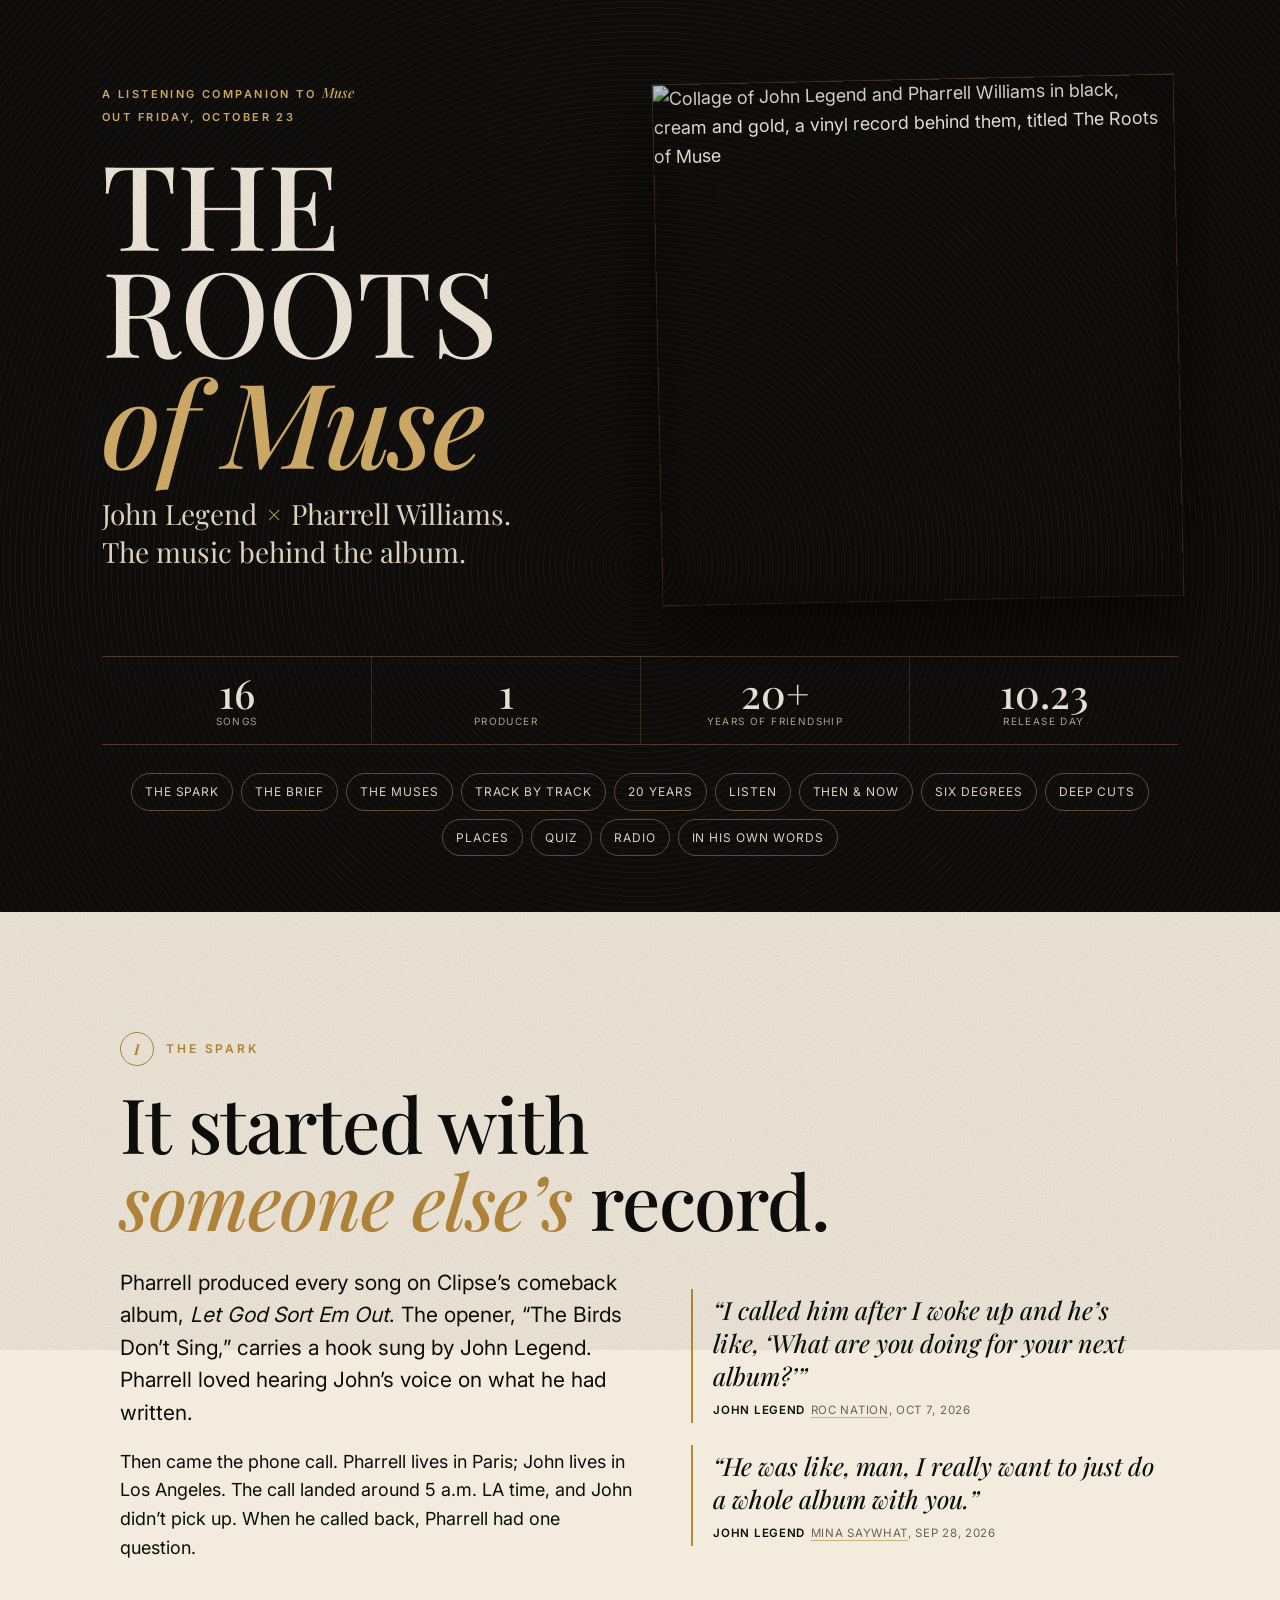
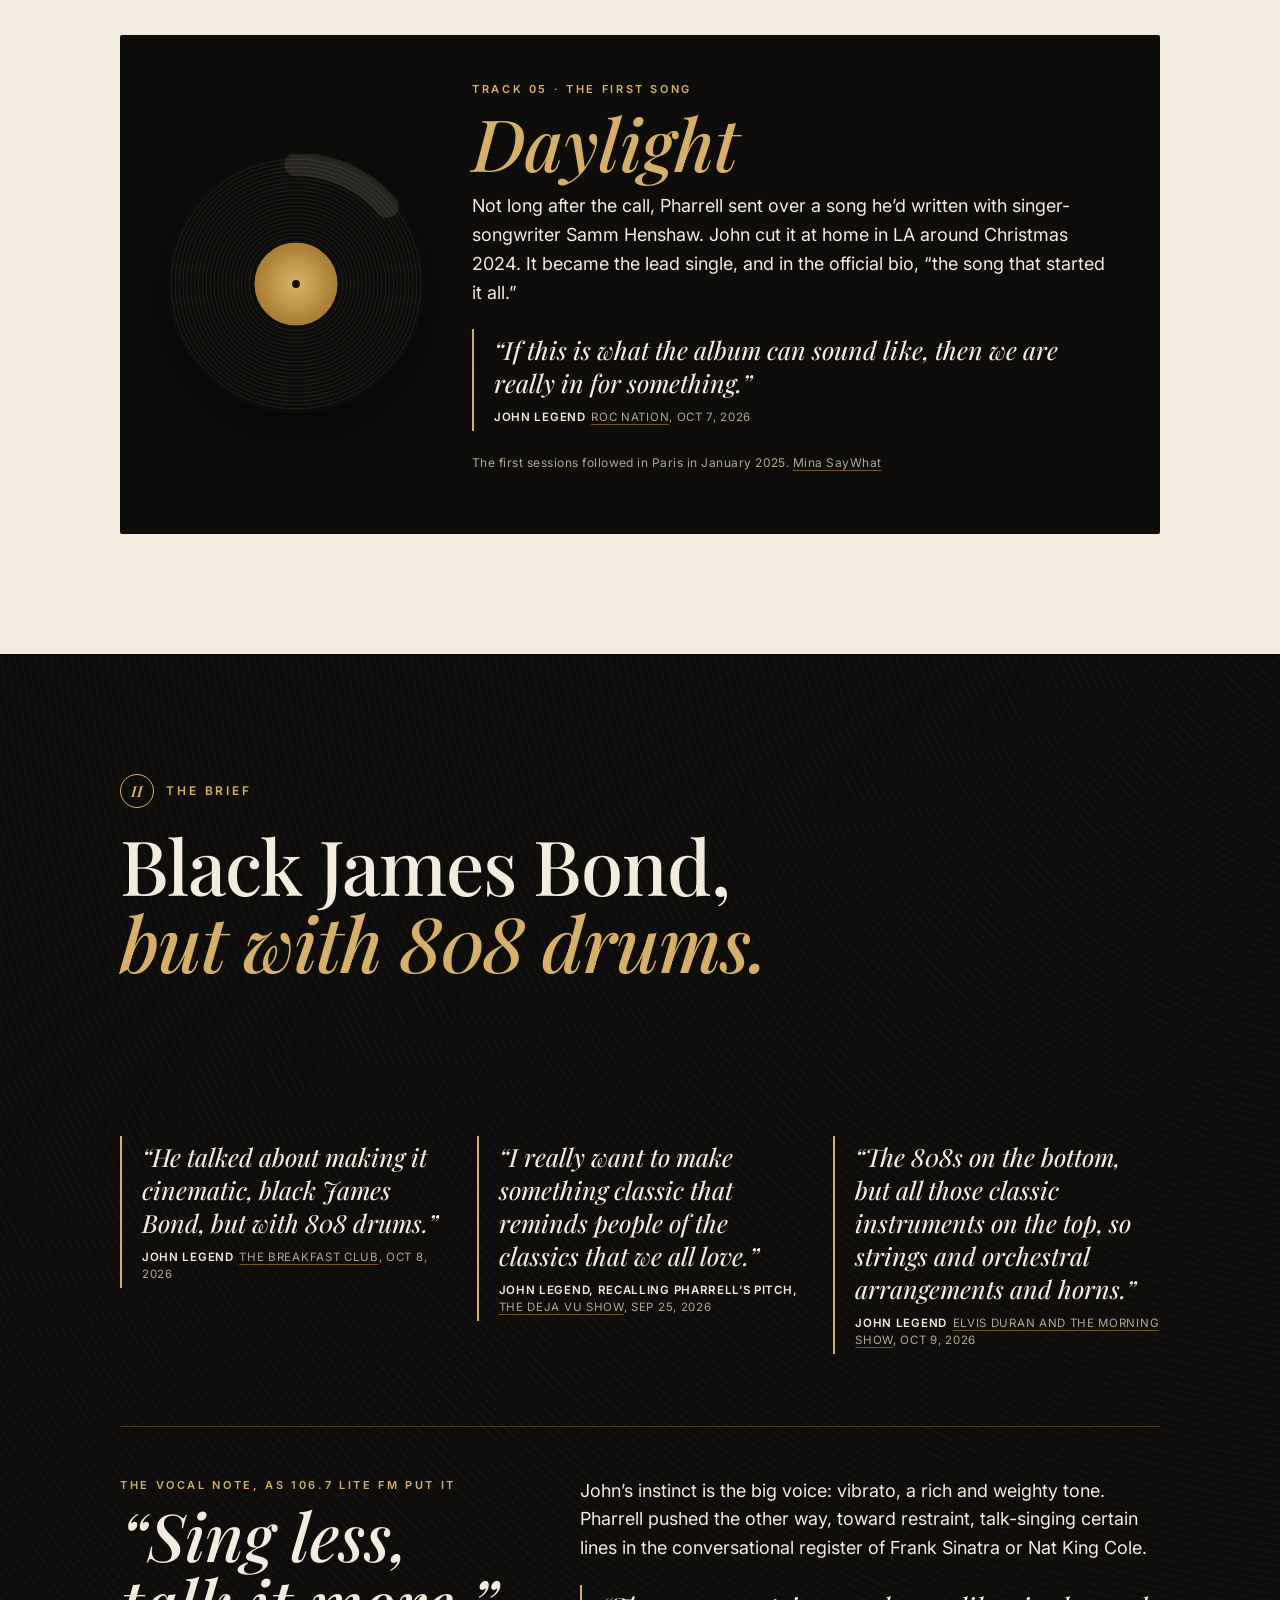
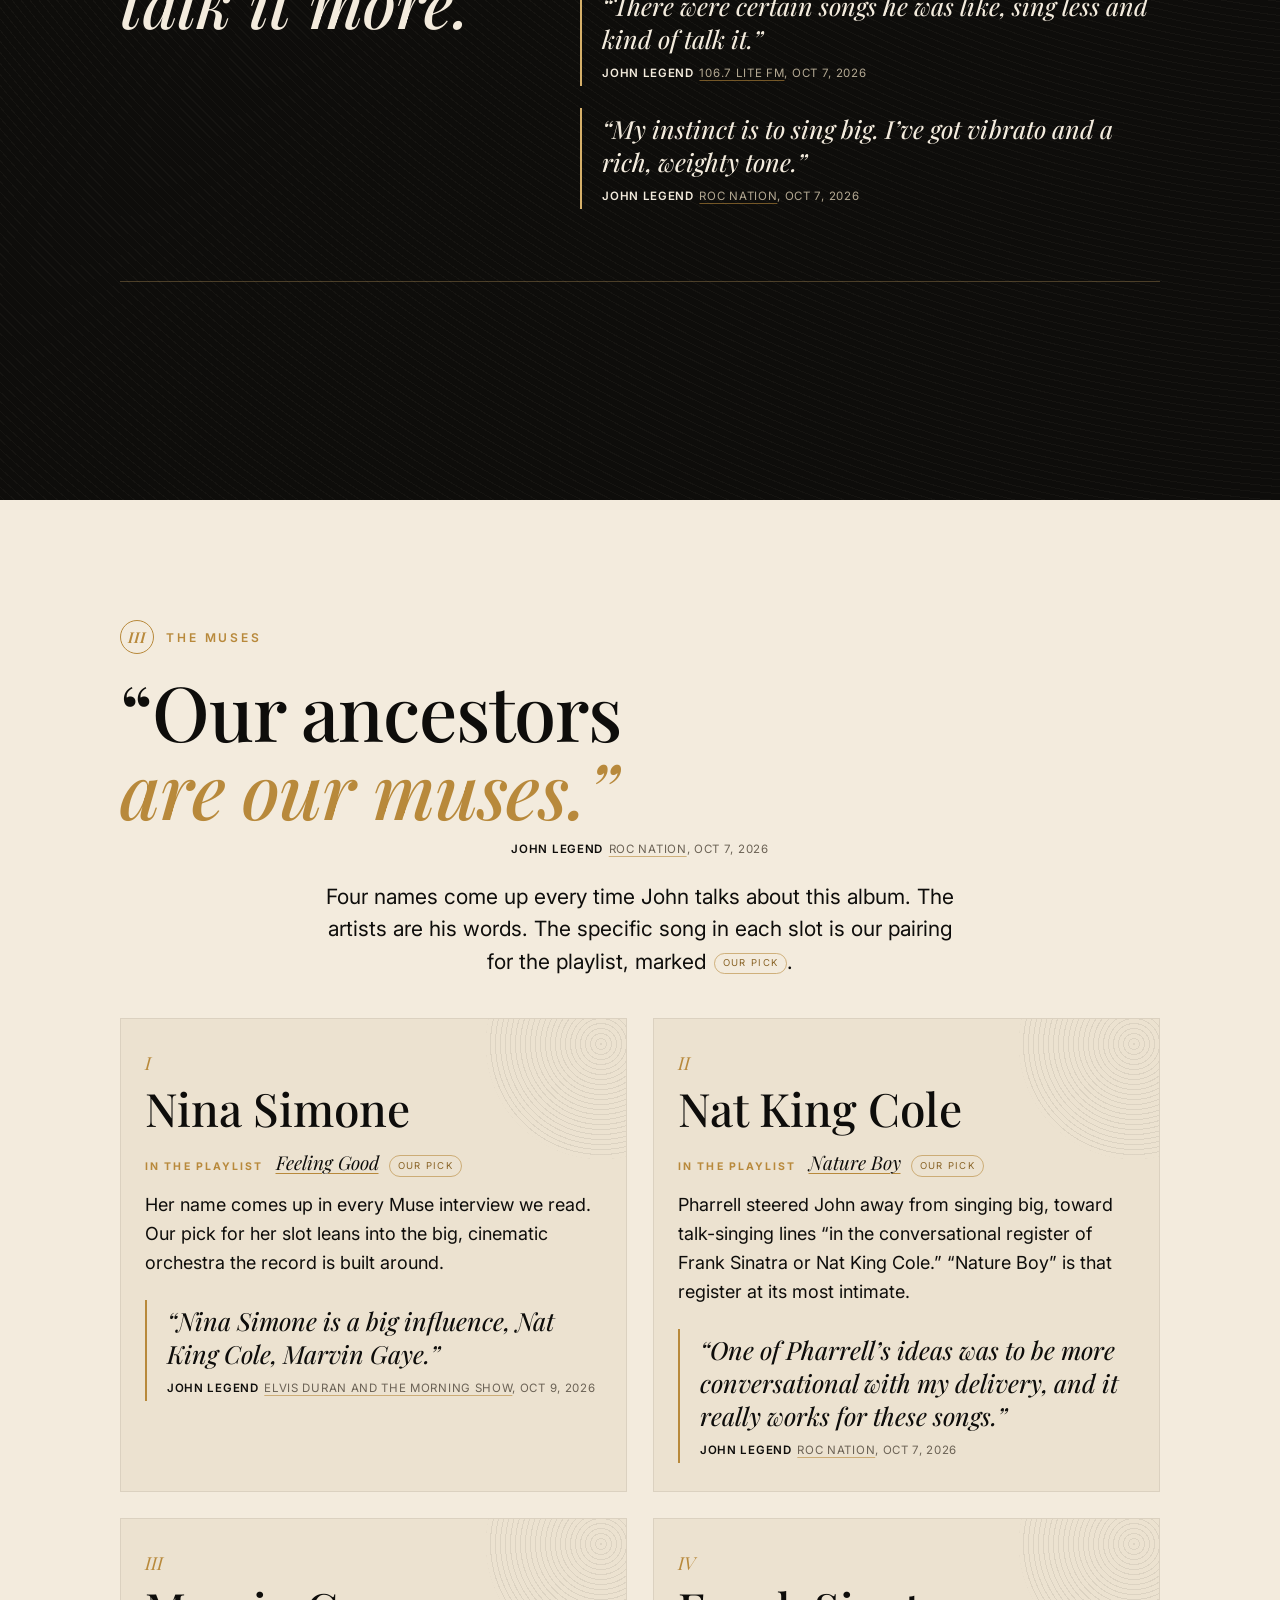
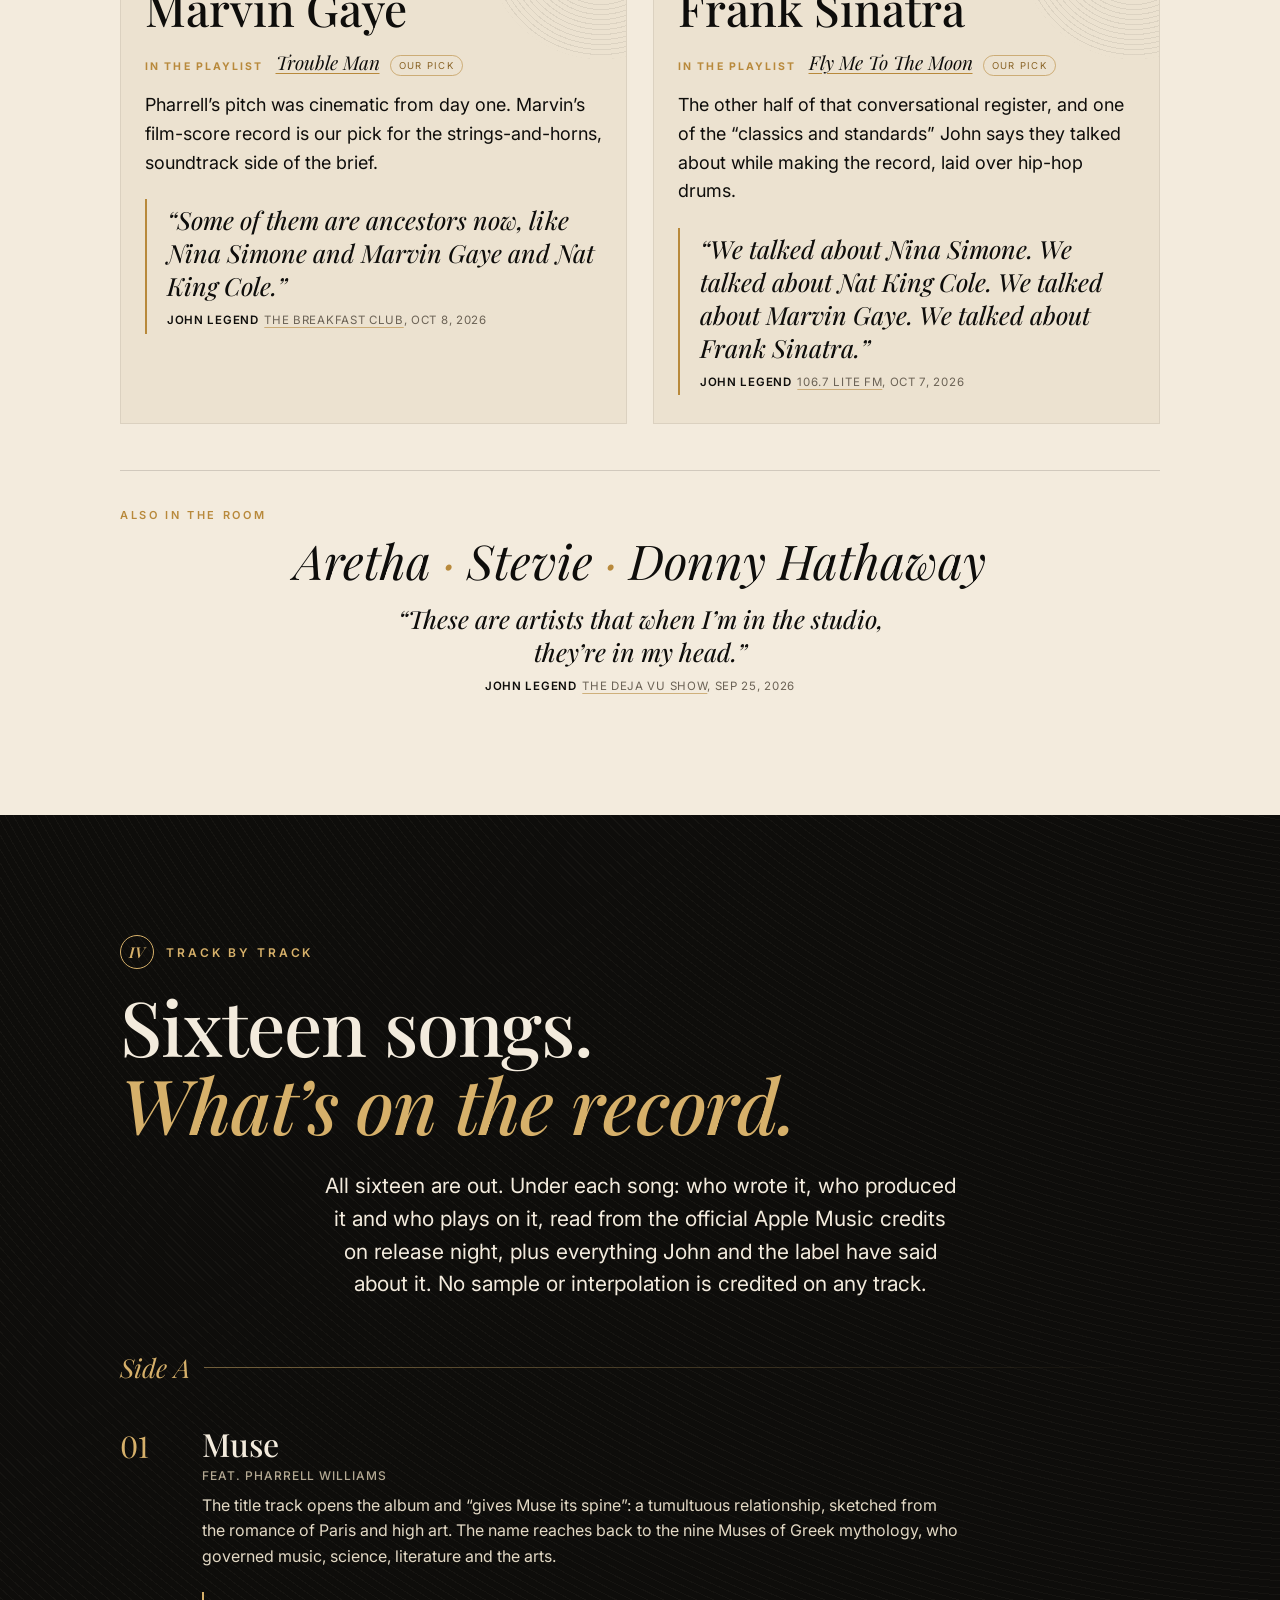
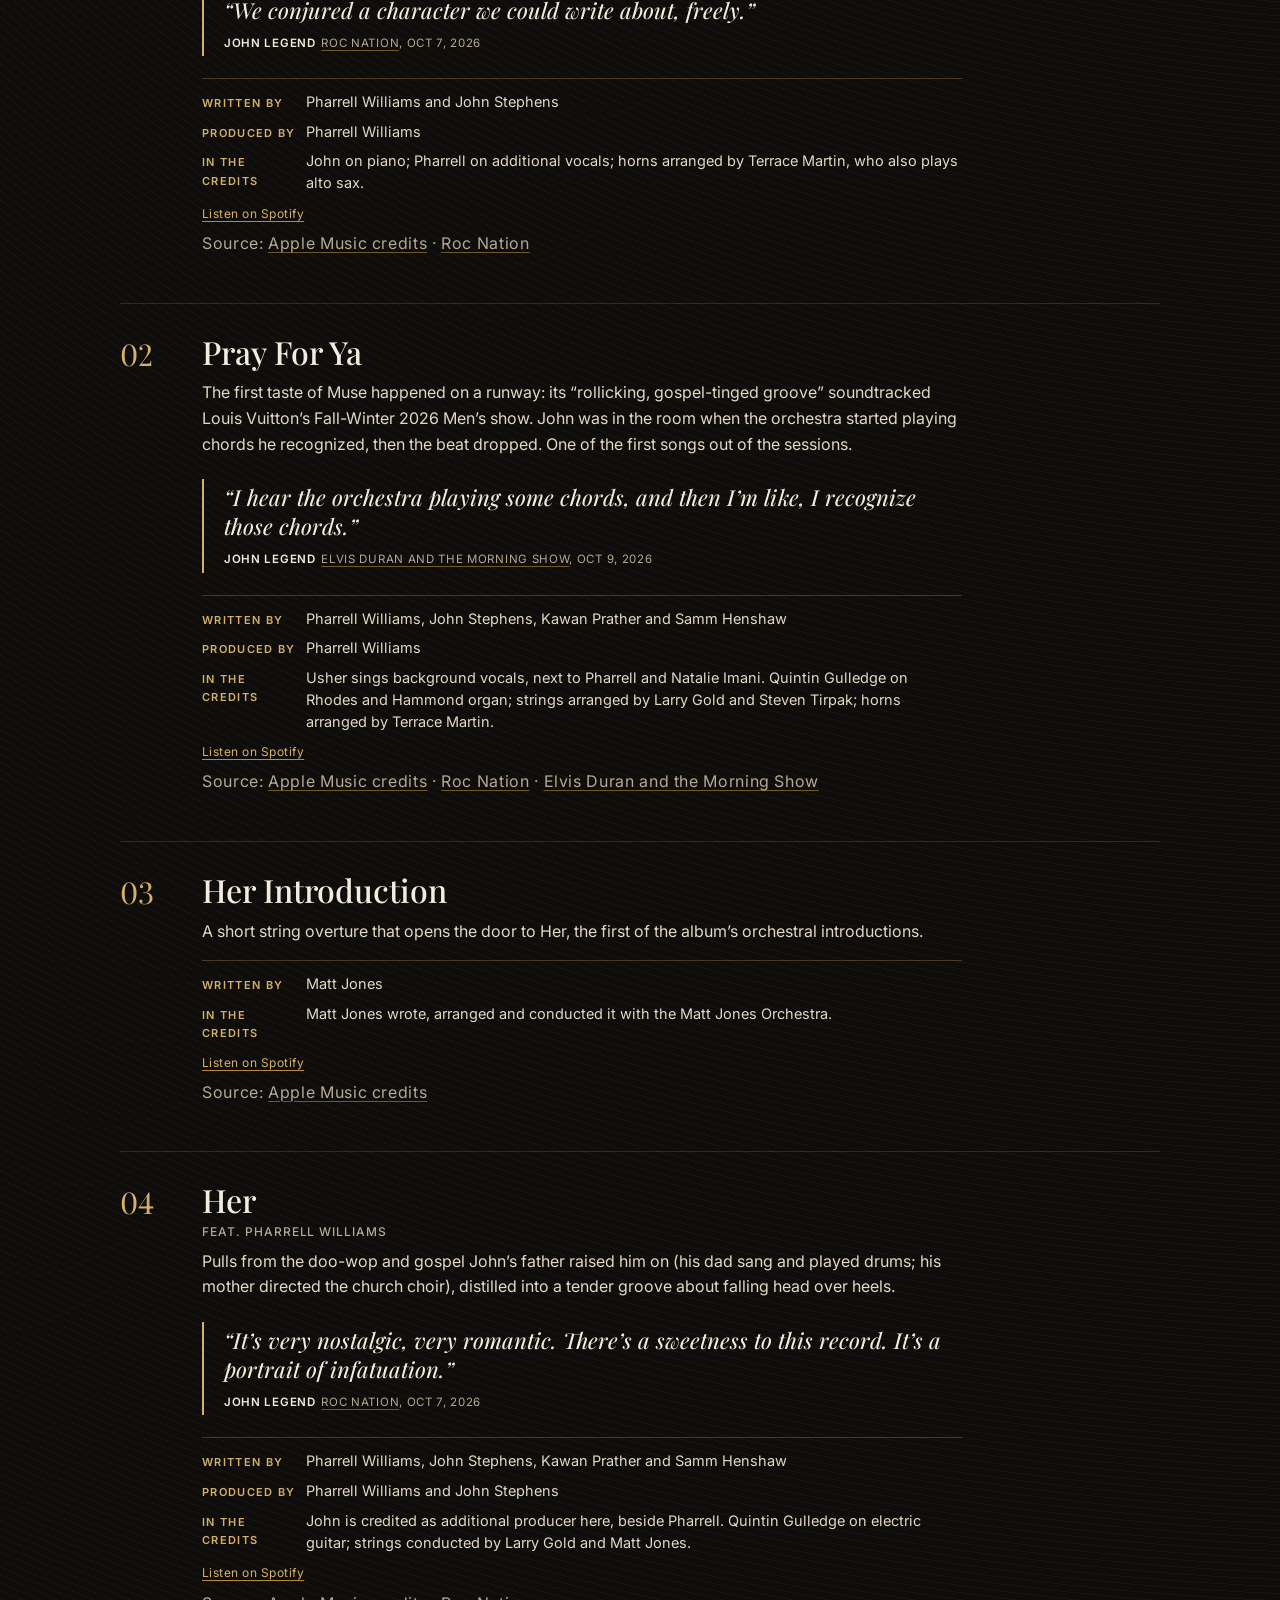
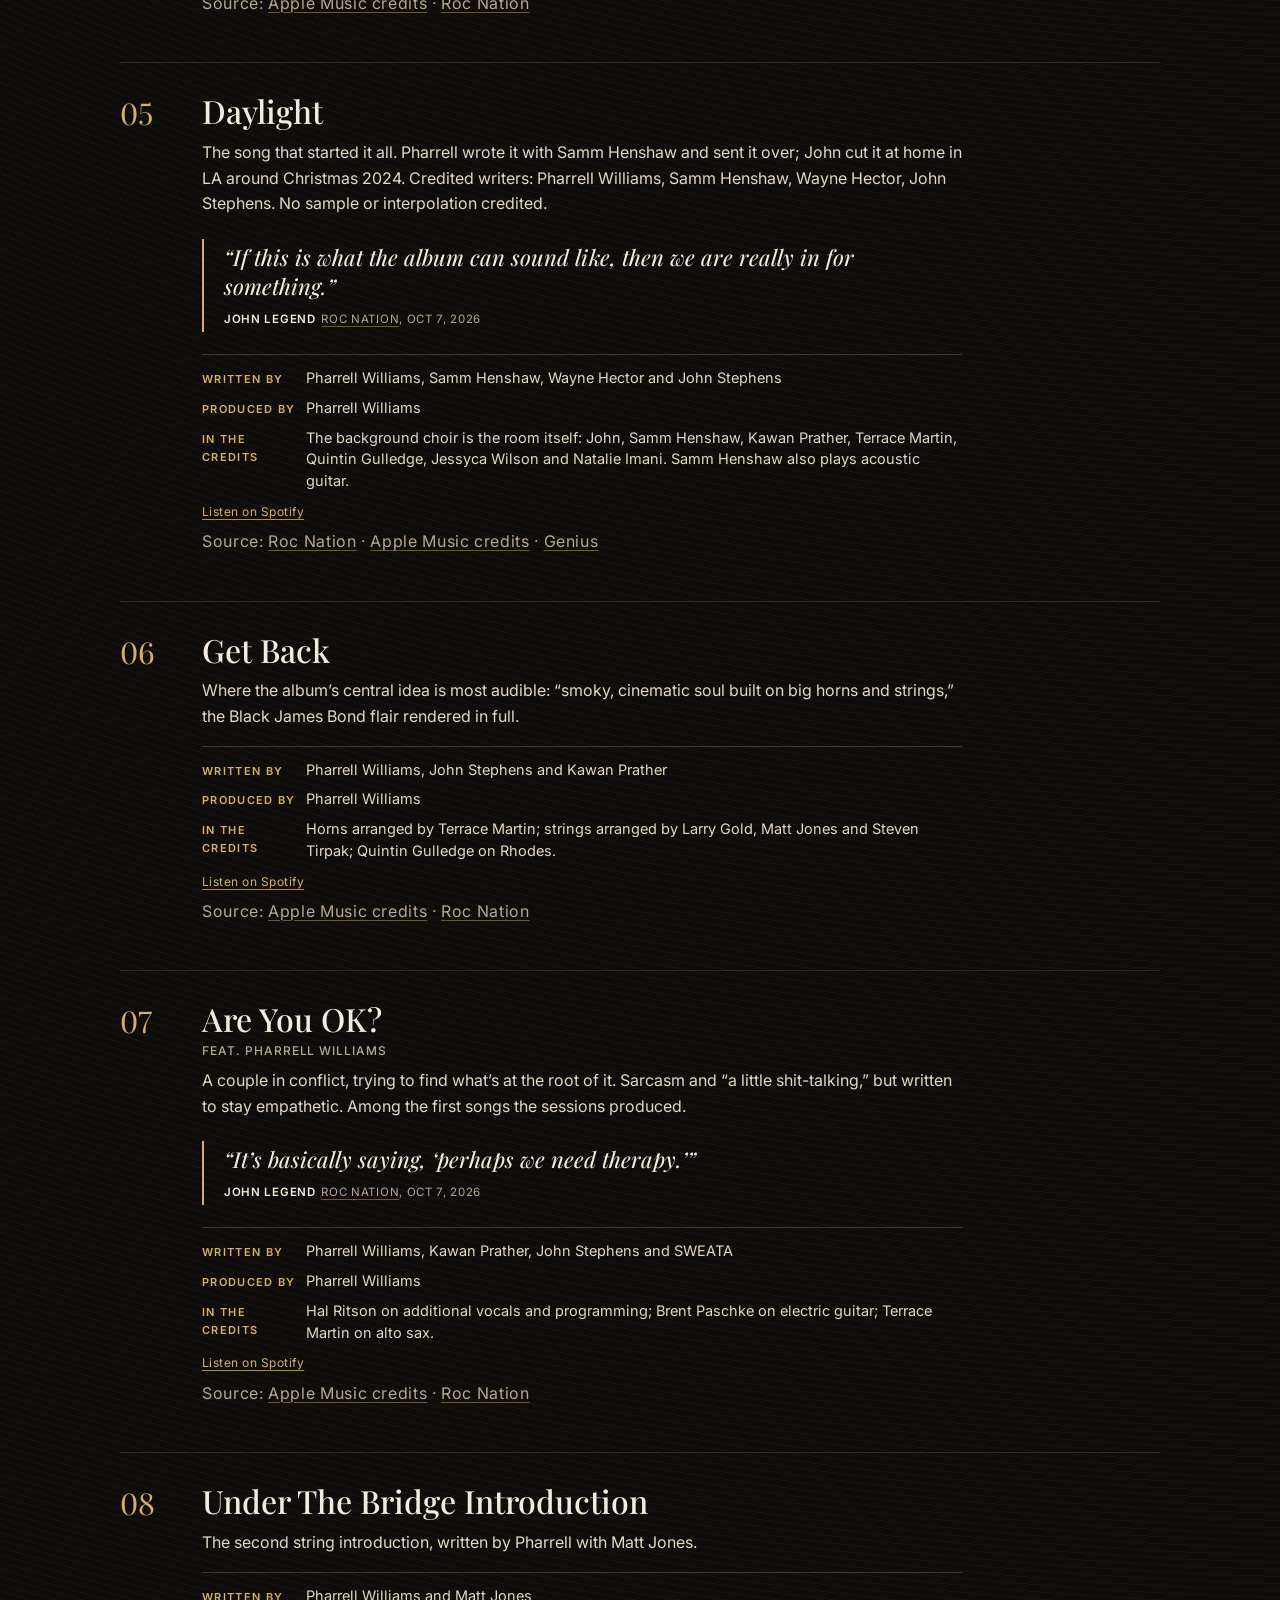
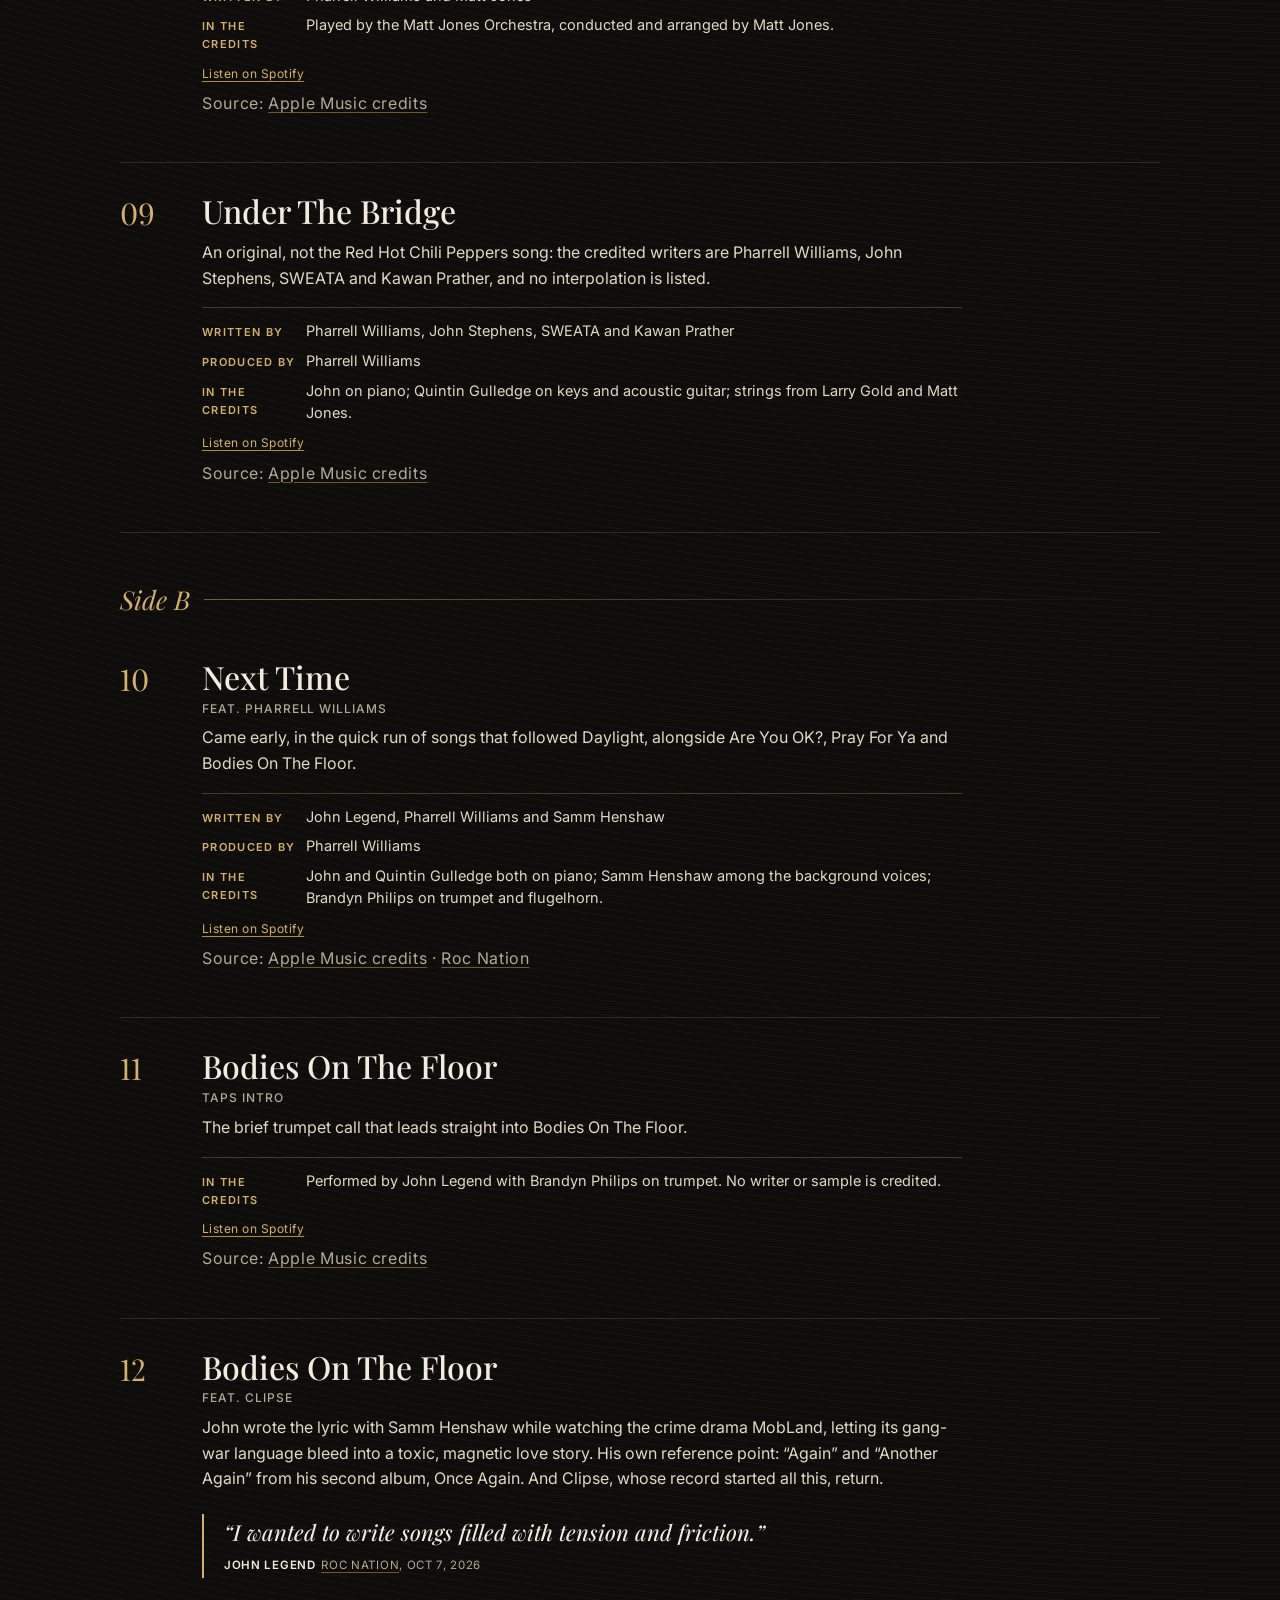
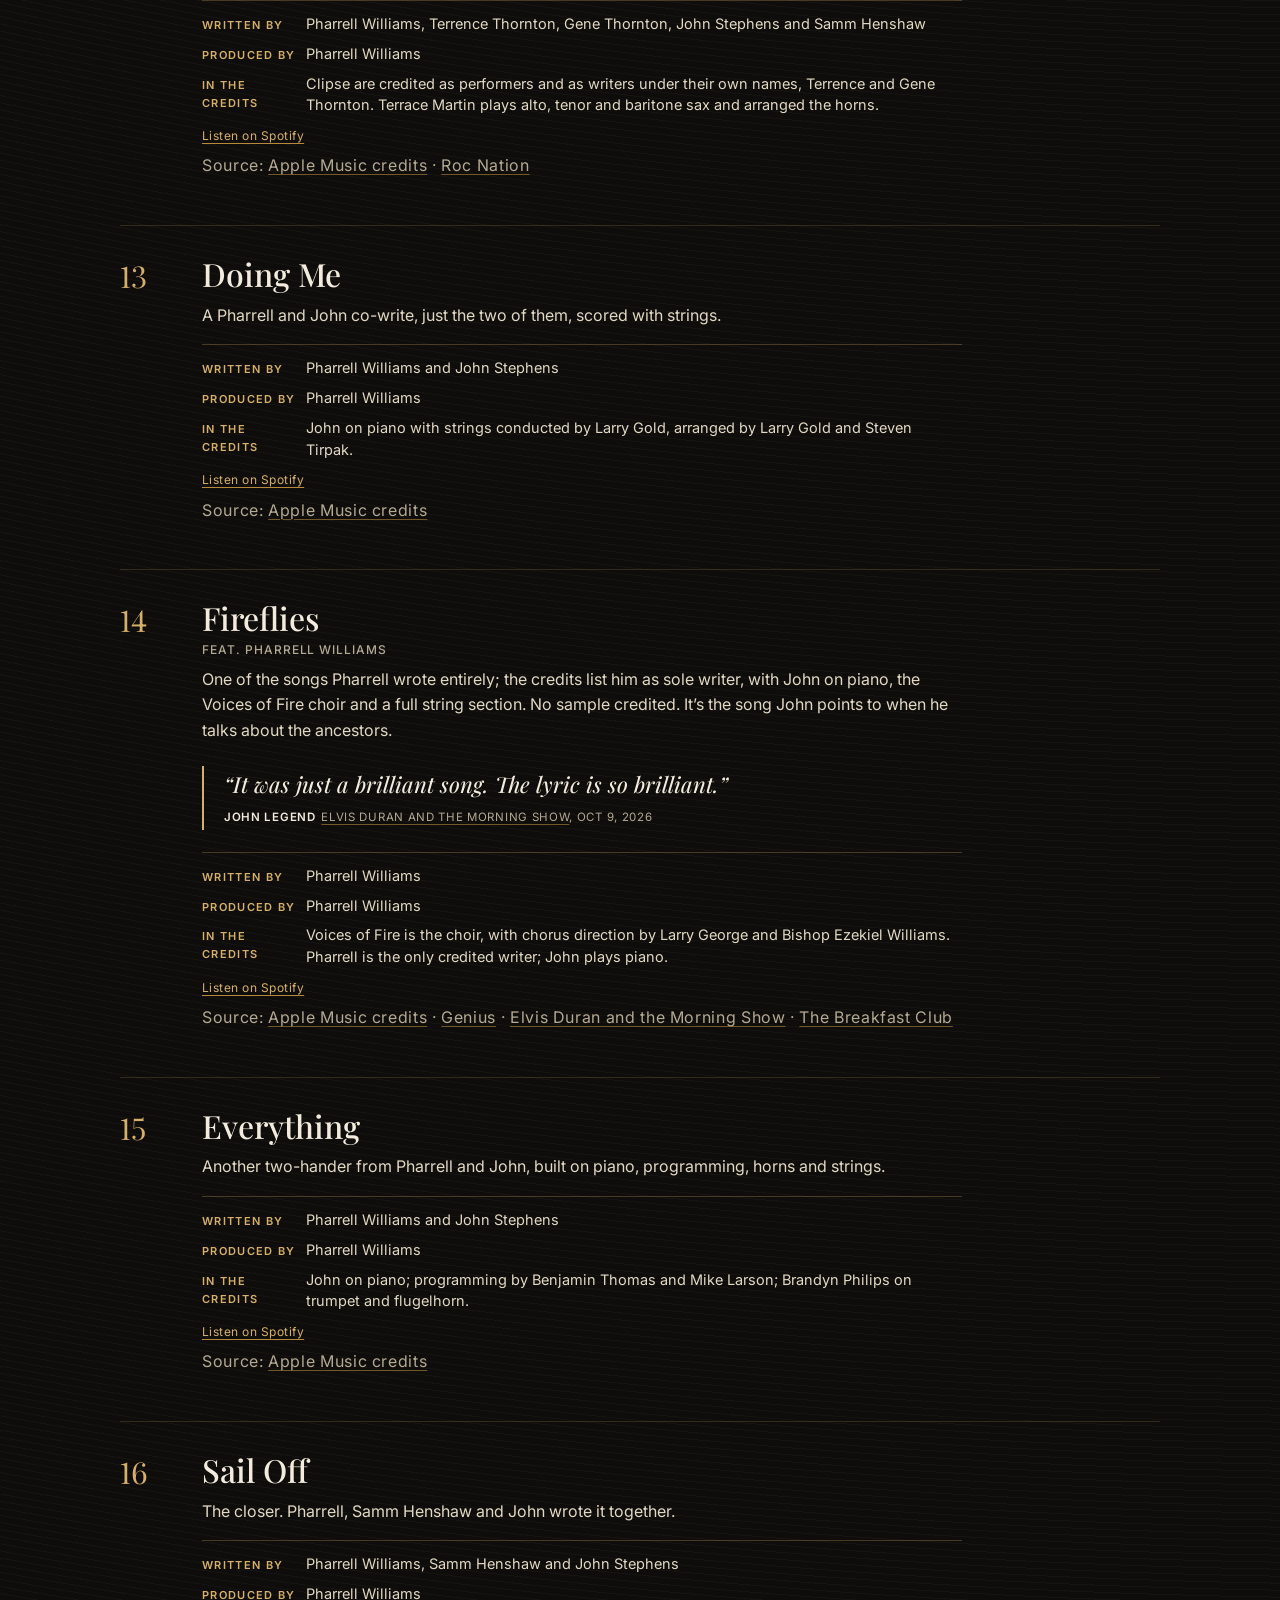
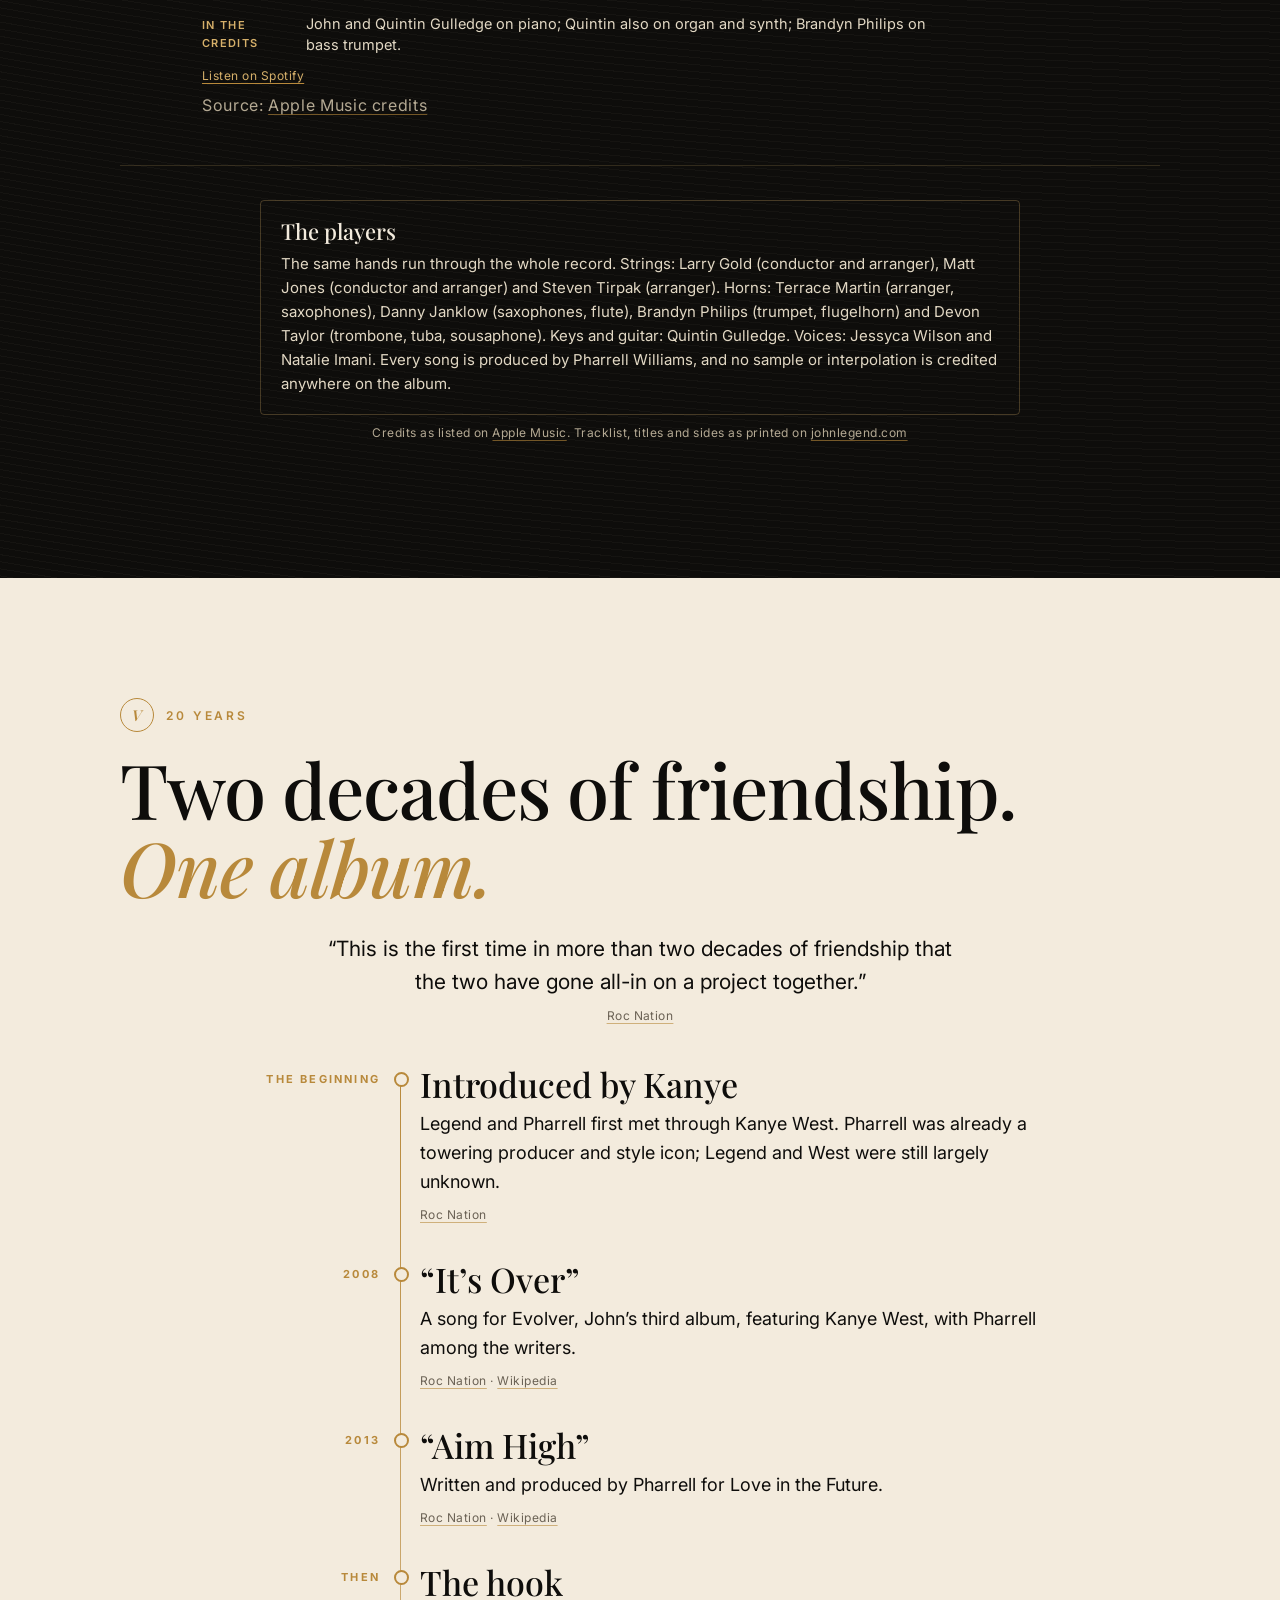
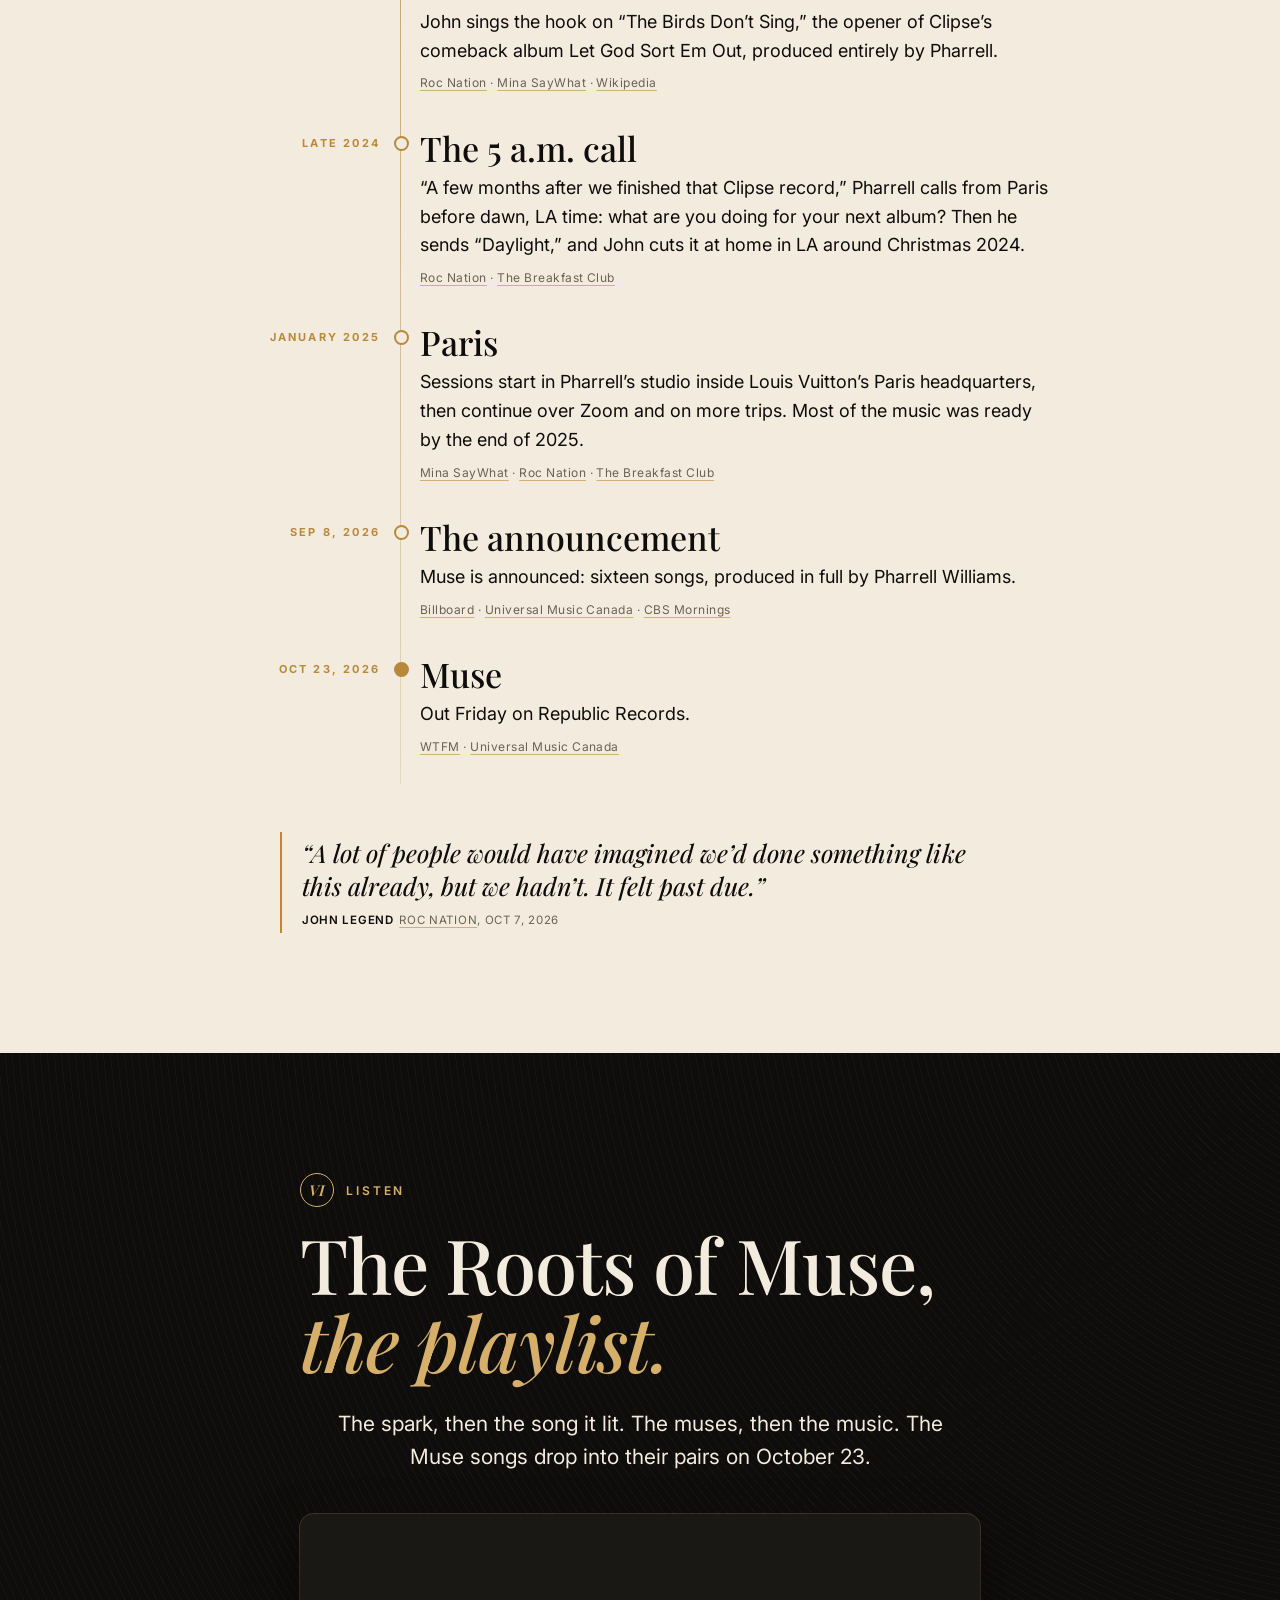
==== index.html @ bab41eae "The Roots of Muse" ====
<!doctype html>
<html lang="en">
<head>
<meta charset="utf-8">
<meta name="viewport" content="width=device-width, initial-scale=1, viewport-fit=cover">
<title>The Roots of Muse · John Legend × Pharrell Williams</title>
<meta name="description" content="The music behind John Legend’s Muse, produced by Pharrell Williams. The Clipse spark, the Black James Bond brief, the muses, all 16 tracks, and 20 years of friendship. Out Oct 23.">
<meta name="theme-color" content="#0e0d0b">
<link rel="canonical" href="https://themuselegend.com/">
<meta property="og:type" content="website">
<meta property="og:url" content="https://themuselegend.com/">
<meta property="og:title" content="The Roots of Muse">
<meta property="og:description" content="John Legend × Pharrell Williams. The music behind the album.">
<meta property="og:image" content="https://themuselegend.com/assets/og.jpg">
<meta property="og:image:width" content="1200">
<meta property="og:image:height" content="630">
<meta property="og:image:alt" content="The Roots of Muse: a collage of John Legend and Pharrell Williams with a vinyl record">
<meta name="twitter:card" content="summary_large_image">
<meta name="twitter:title" content="The Roots of Muse">
<meta name="twitter:description" content="John Legend × Pharrell Williams. The music behind the album.">
<meta name="twitter:image" content="https://themuselegend.com/assets/og.jpg">
<link rel="preload" href="assets/fonts/playfair.woff2" as="font" type="font/woff2" crossorigin>
<link rel="preload" href="assets/fonts/inter.woff2" as="font" type="font/woff2" crossorigin>
<link rel="icon" href="favicon.svg" type="image/svg+xml">
<link rel="apple-touch-icon" href="apple-touch-icon.png">
<link rel="stylesheet" href="styles.css">
<script src="script.js"></script>
</head>
<body>
<a class="skip" href="#main">Skip to content</a>
<div class="grain" aria-hidden="true"></div>

<header class="hero" id="top">
  <div class="hero-grooves" aria-hidden="true"></div>
  <div class="hero-inner">
    <p class="kicker">A listening companion to <em>Muse</em><br>Out Friday, October 23</p>
    <h1><span class="h1-a">The Roots</span> <span class="h1-b">of Muse</span></h1>
    <p class="subtitle">John Legend <span class="x">×</span> Pharrell Williams.<br>The music behind the album.</p>
    <figure class="cover">
      <img src="assets/cover.jpg" srcset="assets/cover-800.jpg 800w, assets/cover.jpg 1400w" sizes="(min-width: 900px) 520px, 88vw" width="1400" height="1400" alt="Collage of John Legend and Pharrell Williams in black, cream and gold, a vinyl record behind them, titled The Roots of Muse">
    </figure>
    <ul class="stats" aria-label="The album at a glance">
      <li><b>16</b><span>songs</span></li>
      <li><b>1</b><span>producer</span></li>
      <li><b>20+</b><span>years of friendship</span></li>
      <li><b>10.23</b><span>release day</span></li>
    </ul>
    <nav class="toc" aria-label="Sections">
      <a href="#spark">The Spark</a><a href="#brief">The Brief</a><a href="#muses">The Muses</a><a href="#tracks">Track by Track</a><a href="#years">20 Years</a><a href="#listen">Listen</a>
    <a href="/then-and-now/">Then &amp; Now</a><a href="map/">Six Degrees</a><a href="/deep-cuts/">Deep Cuts</a><a href="/places/">Places</a><a href="/quiz/">Quiz</a><a href="/radio/">Radio</a><a href="/words/">In His Own Words</a></nav>
  </div>
</header>

<main id="main">

<section class="sec spark" id="spark" aria-labelledby="spark-h">
  <div class="wrap">
    <p class="eyebrow reveal"><span>I</span> The Spark</p>
    <h2 id="spark-h" class="reveal">It started with<br><em>someone else’s</em> record.</h2>
    <div class="cols">
      <div class="reveal">
        <p class="lede">Pharrell produced every song on Clipse’s comeback album, <i>Let God Sort Em Out</i>. The opener, “The Birds Don’t Sing,” carries a hook sung by John Legend. Pharrell loved hearing John’s voice on what he had written.</p>
        <p>Then came the phone call. Pharrell lives in Paris; John lives in Los Angeles. The call landed around 5 a.m. LA time, and John didn’t pick up. When he called back, Pharrell had one question.</p>
      </div>
      <div class="reveal">
        <blockquote class="pull"><p>“I called him after I woke up and he’s like, ‘What are you doing for your next album?’”</p><cite><span class="who">John Legend</span> <a href="https://www.rocnation.com/news/john-legends-muse-album/" target="_blank" rel="noopener">Roc Nation</a>, Oct 7, 2026</cite></blockquote>
        <blockquote class="pull"><p>“He was like, man, I really want to just do a whole album with you.”</p><cite><span class="who">John Legend</span> <a href="https://www.facebook.com/MINASAYWHAT/videos/4572235936388740/" target="_blank" rel="noopener">Mina SayWhat</a>, Sep 28, 2026</cite></blockquote>
      </div>
    </div>
    <div class="daylight reveal">
      <div class="daylight-disc" aria-hidden="true"><svg class="groove-svg" viewBox="0 0 200 200" aria-hidden="true"><defs><radialGradient id="lbl" cx="50%" cy="50%" r="50%"><stop offset="0" stop-color="#d9b56a"/><stop offset="1" stop-color="#a87b33"/></radialGradient></defs><circle cx="100" cy="100" r="99" fill="#0e0d0b"/><g fill="none" stroke="#2a2723" stroke-width=".6"><circle cx="100" cy="100" r="36"/><circle cx="100" cy="100" r="39"/><circle cx="100" cy="100" r="42"/><circle cx="100" cy="100" r="45"/><circle cx="100" cy="100" r="48"/><circle cx="100" cy="100" r="51"/><circle cx="100" cy="100" r="54"/><circle cx="100" cy="100" r="57"/><circle cx="100" cy="100" r="60"/><circle cx="100" cy="100" r="63"/><circle cx="100" cy="100" r="66"/><circle cx="100" cy="100" r="69"/><circle cx="100" cy="100" r="72"/><circle cx="100" cy="100" r="75"/><circle cx="100" cy="100" r="78"/><circle cx="100" cy="100" r="81"/><circle cx="100" cy="100" r="84"/><circle cx="100" cy="100" r="87"/><circle cx="100" cy="100" r="90"/><circle cx="100" cy="100" r="93"/><circle cx="100" cy="100" r="96"/></g><path d="M100 8 A92 92 0 0 1 170 40" stroke="rgba(255,240,210,.10)" stroke-width="18" fill="none" stroke-linecap="round"/><circle cx="100" cy="100" r="32" fill="url(#lbl)"/><circle cx="100" cy="100" r="3" fill="#0e0d0b"/></svg></div>
      <div>
        <p class="eyebrow small">Track 05 · the first song</p>
        <h3>Daylight</h3>
        <p>Not long after the call, Pharrell sent over a song he’d written with singer-songwriter Samm Henshaw. John cut it at home in LA around Christmas 2024. It became the lead single, and in the official bio, “the song that started it all.”</p>
        <blockquote class="pull"><p>“If this is what the album can sound like, then we are really in for something.”</p><cite><span class="who">John Legend</span> <a href="https://www.rocnation.com/news/john-legends-muse-album/" target="_blank" rel="noopener">Roc Nation</a>, Oct 7, 2026</cite></blockquote>
        <p class="note">The first sessions followed in Paris in January 2025. <span class="src"><a href="https://www.facebook.com/MINASAYWHAT/videos/4572235936388740/" target="_blank" rel="noopener">Mina SayWhat</a></span></p>
      </div>
    </div>
  </div>
</section>

<section class="sec brief dark" id="brief" aria-labelledby="brief-h">
  <div class="wrap">
    <p class="eyebrow reveal"><span>II</span> The Brief</p>
    <h2 id="brief-h" class="reveal">Black James Bond,<br><em>but with 808 drums.</em></h2>
    <p class="lede center reveal">Pharrell arrived with a vision. Classic and cinematic on top, a modern hip-hop backbeat underneath.</p>
    <div class="brief-grid">
      <div class="reveal"><blockquote class="pull"><p>“He talked about making it cinematic, black James Bond, but with 808 drums.”</p><cite><span class="who">John Legend</span> <a href="https://www.iheart.com/podcast/1248-979-wjlbs-rewind-299376306/episode/the-breakfast-club-interview-with-rb-347229457/" target="_blank" rel="noopener">The Breakfast Club</a>, Oct 8, 2026</cite></blockquote></div>
      <div class="reveal"><blockquote class="pull"><p>“I really want to make something classic that reminds people of the classics that we all love.”</p><cite><span class="who">John Legend, recalling Pharrell’s pitch,</span> <a href="https://www.youtube.com/watch?v=jn8wgU1NeK8" target="_blank" rel="noopener">The Deja Vu Show</a>, Sep 25, 2026</cite></blockquote></div>
      <div class="reveal"><blockquote class="pull"><p>“The 808s on the bottom, but all those classic instruments on the top, so strings and orchestral arrangements and horns.”</p><cite><span class="who">John Legend</span> <a href="https://www.iheart.com/podcast/1031-elvis-durans-daily-highli-25096811/episode/celebrity-interview-john-legend-talks-new-347282837/" target="_blank" rel="noopener">Elvis Duran and the Morning Show</a>, Oct 9, 2026</cite></blockquote></div>
    </div>
    <div class="talk reveal">
      <div class="talk-left">
        <p class="eyebrow small">The vocal note, as 106.7 Lite FM put it</p>
        <h3>“Sing less,<br>talk it more.”</h3>
      </div>
      <div class="talk-right">
        <p>John’s instinct is the big voice: vibrato, a rich and weighty tone. Pharrell pushed the other way, toward restraint, talk-singing certain lines in the conversational register of Frank Sinatra or Nat King Cole.</p>
        <blockquote class="pull"><p>“There were certain songs he was like, sing less and kind of talk it.”</p><cite><span class="who">John Legend</span> <a href="https://www.facebook.com/1067LitefmNY/videos/1988377878817805/" target="_blank" rel="noopener">106.7 Lite FM</a>, Oct 7, 2026</cite></blockquote>
        <blockquote class="pull"><p>“My instinct is to sing big. I’ve got vibrato and a rich, weighty tone.”</p><cite><span class="who">John Legend</span> <a href="https://www.rocnation.com/news/john-legends-muse-album/" target="_blank" rel="noopener">Roc Nation</a>, Oct 7, 2026</cite></blockquote>
      </div>
    </div>
    <div class="paris reveal">
      <p><span class="lbl">Where</span> Most of Muse was made in Pharrell’s studio at the back of Louis Vuitton’s Paris headquarters, down the hall from where he designs as Men’s Creative Director, with a piano in the corner and a view of the Seine. <span class="src"><a href="https://www.rocnation.com/news/john-legends-muse-album/" target="_blank" rel="noopener">Roc Nation</a> · <a href="https://www.iheart.com/podcast/1248-979-wjlbs-rewind-299376306/episode/the-breakfast-club-interview-with-rb-347229457/" target="_blank" rel="noopener">The Breakfast Club</a></span></p>
    </div>
  </div>
</section>

<section class="sec muses" id="muses" aria-labelledby="muses-h">
  <div class="wrap">
    <p class="eyebrow reveal"><span>III</span> The Muses</p>
    <h2 id="muses-h" class="reveal">“Our ancestors<br><em>are our muses.”</em></h2>
    <p class="attrib reveal"><cite><span class="who">John Legend</span> <a href="https://www.rocnation.com/news/john-legends-muse-album/" target="_blank" rel="noopener">Roc Nation</a>, Oct 7, 2026</cite></p>
    <p class="lede center reveal">Four names come up every time John talks about this album. The artists are his words. The specific song in each slot is our pairing for the playlist, marked <span class="ours inline">our pick</span>.</p>
    <div class="muse-grid"><article class="muse reveal">
  <div class="muse-num" aria-hidden="true">I</div>
  <h3>Nina Simone</h3>
  <p class="muse-track"><span class="lbl">In the playlist</span> <a href="https://open.spotify.com/track/6Rqn2GFlmvmV4w9Ala0I1e" target="_blank" rel="noopener">Feeling Good</a> <span class="ours" title="John named the artist; the specific song is our pairing">our pick</span></p>
  <p>Her name comes up in every Muse interview we read. Our pick for her slot leans into the big, cinematic orchestra the record is built around.</p>
  <blockquote class="pull"><p>“Nina Simone is a big influence, Nat King Cole, Marvin Gaye.”</p><cite><span class="who">John Legend</span> <a href="https://www.iheart.com/podcast/1031-elvis-durans-daily-highli-25096811/episode/celebrity-interview-john-legend-talks-new-347282837/" target="_blank" rel="noopener">Elvis Duran and the Morning Show</a>, Oct 9, 2026</cite></blockquote>
</article><article class="muse reveal">
  <div class="muse-num" aria-hidden="true">II</div>
  <h3>Nat King Cole</h3>
  <p class="muse-track"><span class="lbl">In the playlist</span> <a href="https://open.spotify.com/track/2WMyu5IYgxEuCd6xgFgJrl" target="_blank" rel="noopener">Nature Boy</a> <span class="ours" title="John named the artist; the specific song is our pairing">our pick</span></p>
  <p>Pharrell steered John away from singing big, toward talk-singing lines “in the conversational register of Frank Sinatra or Nat King Cole.” “Nature Boy” is that register at its most intimate.</p>
  <blockquote class="pull"><p>“One of Pharrell’s ideas was to be more conversational with my delivery, and it really works for these songs.”</p><cite><span class="who">John Legend</span> <a href="https://www.rocnation.com/news/john-legends-muse-album/" target="_blank" rel="noopener">Roc Nation</a>, Oct 7, 2026</cite></blockquote>
</article><article class="muse reveal">
  <div class="muse-num" aria-hidden="true">III</div>
  <h3>Marvin Gaye</h3>
  <p class="muse-track"><span class="lbl">In the playlist</span> <a href="https://open.spotify.com/track/15pYj5ZiUJgBydzD7w6NbJ" target="_blank" rel="noopener">Trouble Man</a> <span class="ours" title="John named the artist; the specific song is our pairing">our pick</span></p>
  <p>Pharrell’s pitch was cinematic from day one. Marvin’s film-score record is our pick for the strings-and-horns, soundtrack side of the brief.</p>
  <blockquote class="pull"><p>“Some of them are ancestors now, like Nina Simone and Marvin Gaye and Nat King Cole.”</p><cite><span class="who">John Legend</span> <a href="https://www.iheart.com/podcast/1248-979-wjlbs-rewind-299376306/episode/the-breakfast-club-interview-with-rb-347229457/" target="_blank" rel="noopener">The Breakfast Club</a>, Oct 8, 2026</cite></blockquote>
</article><article class="muse reveal">
  <div class="muse-num" aria-hidden="true">IV</div>
  <h3>Frank Sinatra</h3>
  <p class="muse-track"><span class="lbl">In the playlist</span> <a href="https://open.spotify.com/track/7FXj7Qg3YorUxdrzvrcY25" target="_blank" rel="noopener">Fly Me To The Moon</a> <span class="ours" title="John named the artist; the specific song is our pairing">our pick</span></p>
  <p>The other half of that conversational register, and one of the “classics and standards” John says they talked about while making the record, laid over hip-hop drums.</p>
  <blockquote class="pull"><p>“We talked about Nina Simone. We talked about Nat King Cole. We talked about Marvin Gaye. We talked about Frank Sinatra.”</p><cite><span class="who">John Legend</span> <a href="https://www.facebook.com/1067LitefmNY/videos/1988377878817805/" target="_blank" rel="noopener">106.7 Lite FM</a>, Oct 7, 2026</cite></blockquote>
</article></div>
    <div class="also reveal">
      <p class="eyebrow small">Also in the room</p>
      <p class="also-names">Aretha <span>·</span> Stevie <span>·</span> Donny&nbsp;Hathaway</p>
      <blockquote class="pull"><p>“These are artists that when I’m in the studio, they’re in my head.”</p><cite><span class="who">John Legend</span> <a href="https://www.youtube.com/watch?v=jn8wgU1NeK8" target="_blank" rel="noopener">The Deja Vu Show</a>, Sep 25, 2026</cite></blockquote>
    </div>
  </div>
</section>

<section class="sec tracks dark" id="tracks" aria-labelledby="tracks-h">
  <style id="muse-credits-css">
.tracks .credits{margin:14px 0 0;padding:12px 0 0;border-top:1px solid rgba(214,176,106,.28);display:grid;gap:8px}
.tracks .credits div{display:grid;grid-template-columns:7.2em 1fr;gap:10px;align-items:baseline}
.tracks .credits dt{font-size:11px;letter-spacing:.12em;text-transform:uppercase;color:var(--gold2);font-weight:600}
.tracks .credits dd{margin:0;font-size:14.5px;line-height:1.5;color:#e2d8c4}
.tracks .listen{font-size:12px!important;letter-spacing:.04em;color:var(--mute-d)!important;margin:10px 0 0}
.tracks .listen a{color:var(--gold2)}
.tracks .band{max-width:760px;margin:34px auto 0;padding:18px 20px;border:1px solid rgba(214,176,106,.28);border-radius:4px}
.tracks .band h3{font-family:var(--serif);font-size:22px;font-weight:500;margin:0 0 8px;color:var(--cream)}
.tracks .band p{color:#e2d8c4;font-size:15px;margin:0}
@media (max-width:420px){.tracks .credits div{grid-template-columns:1fr;gap:2px}}
</style>
  <div class="wrap">
    <p class="eyebrow reveal"><span>IV</span> Track by Track</p>
    <h2 id="tracks-h" class="reveal">Sixteen songs.<br><em>What’s on the record.</em></h2>
    <p class="lede center reveal">All sixteen are out. Under each song: who wrote it, who produced it and who plays on it, read from the official Apple Music credits on release night, plus everything John and the label have said about it. No sample or interpolation is credited on any track.</p>
    <div class="side reveal"><span class="side-lbl">Side A</span><span class="side-rule"></span></div>
    <ol class="tracklist"><li class="track has-story reveal" id="t01">
  <div class="tnum">01</div>
  <div class="tbody">
    <h3>Muse <span class="feat">feat. Pharrell Williams</span> </h3>
    <p>The title track opens the album and “gives Muse its spine”: a tumultuous relationship, sketched from the romance of Paris and high art. The name reaches back to the nine Muses of Greek mythology, who governed music, science, literature and the arts.</p><blockquote class="pull"><p>“We conjured a character we could write about, freely.”</p><cite><span class="who">John Legend</span> <a href="https://www.rocnation.com/news/john-legends-muse-album/" target="_blank" rel="noopener">Roc Nation</a>, Oct 7, 2026</cite></blockquote><dl class="credits"><div><dt>Written by</dt><dd>Pharrell Williams and John Stephens</dd></div><div><dt>Produced by</dt><dd>Pharrell Williams</dd></div><div><dt>In the credits</dt><dd>John on piano; Pharrell on additional vocals; horns arranged by Terrace Martin, who also plays alto sax.</dd></div></dl><p class="listen"><a href="https://open.spotify.com/track/1olV72TfD5XNx8YqeK5Jj8" target="_blank" rel="noopener">Listen on Spotify</a></p><p class="srcline">Source: <span class="src"><a href="https://music.apple.com/us/song/muse/6808358305" target="_blank" rel="noopener">Apple Music credits</a> · <a href="https://www.rocnation.com/news/john-legends-muse-album/" target="_blank" rel="noopener">Roc Nation</a></span></p>
  </div>
</li><li class="track has-story reveal" id="t02">
  <div class="tnum">02</div>
  <div class="tbody">
    <h3>Pray For Ya  </h3>
    <p>The first taste of Muse happened on a runway: its “rollicking, gospel-tinged groove” soundtracked Louis Vuitton’s Fall-Winter 2026 Men’s show. John was in the room when the orchestra started playing chords he recognized, then the beat dropped. One of the first songs out of the sessions.</p><blockquote class="pull"><p>“I hear the orchestra playing some chords, and then I’m like, I recognize those chords.”</p><cite><span class="who">John Legend</span> <a href="https://www.iheart.com/podcast/1031-elvis-durans-daily-highli-25096811/episode/celebrity-interview-john-legend-talks-new-347282837/" target="_blank" rel="noopener">Elvis Duran and the Morning Show</a>, Oct 9, 2026</cite></blockquote><dl class="credits"><div><dt>Written by</dt><dd>Pharrell Williams, John Stephens, Kawan Prather and Samm Henshaw</dd></div><div><dt>Produced by</dt><dd>Pharrell Williams</dd></div><div><dt>In the credits</dt><dd>Usher sings background vocals, next to Pharrell and Natalie Imani. Quintin Gulledge on Rhodes and Hammond organ; strings arranged by Larry Gold and Steven Tirpak; horns arranged by Terrace Martin.</dd></div></dl><p class="listen"><a href="https://open.spotify.com/track/3fbSJjED8qUAmhEgiySKOv" target="_blank" rel="noopener">Listen on Spotify</a></p><p class="srcline">Source: <span class="src"><a href="https://music.apple.com/us/song/pray-for-ya/6808358306" target="_blank" rel="noopener">Apple Music credits</a> · <a href="https://www.rocnation.com/news/john-legends-muse-album/" target="_blank" rel="noopener">Roc Nation</a> · <a href="https://www.iheart.com/podcast/1031-elvis-durans-daily-highli-25096811/episode/celebrity-interview-john-legend-talks-new-347282837/" target="_blank" rel="noopener">Elvis Duran and the Morning Show</a></span></p>
  </div>
</li><li class="track has-story reveal" id="t03">
  <div class="tnum">03</div>
  <div class="tbody">
    <h3>Her Introduction  </h3>
    <p>A short string overture that opens the door to Her, the first of the album’s orchestral introductions.</p><dl class="credits"><div><dt>Written by</dt><dd>Matt Jones</dd></div><div><dt>In the credits</dt><dd>Matt Jones wrote, arranged and conducted it with the Matt Jones Orchestra.</dd></div></dl><p class="listen"><a href="https://open.spotify.com/track/3DpYzWYr1vWXmTrkxzNW1a" target="_blank" rel="noopener">Listen on Spotify</a></p><p class="srcline">Source: <span class="src"><a href="https://music.apple.com/us/song/her-introduction/6808358307" target="_blank" rel="noopener">Apple Music credits</a></span></p>
  </div>
</li><li class="track has-story reveal" id="t04">
  <div class="tnum">04</div>
  <div class="tbody">
    <h3>Her <span class="feat">feat. Pharrell Williams</span> </h3>
    <p>Pulls from the doo-wop and gospel John’s father raised him on (his dad sang and played drums; his mother directed the church choir), distilled into a tender groove about falling head over heels.</p><blockquote class="pull"><p>“It’s very nostalgic, very romantic. There’s a sweetness to this record. It’s a portrait of infatuation.”</p><cite><span class="who">John Legend</span> <a href="https://www.rocnation.com/news/john-legends-muse-album/" target="_blank" rel="noopener">Roc Nation</a>, Oct 7, 2026</cite></blockquote><dl class="credits"><div><dt>Written by</dt><dd>Pharrell Williams, John Stephens, Kawan Prather and Samm Henshaw</dd></div><div><dt>Produced by</dt><dd>Pharrell Williams and John Stephens</dd></div><div><dt>In the credits</dt><dd>John is credited as additional producer here, beside Pharrell. Quintin Gulledge on electric guitar; strings conducted by Larry Gold and Matt Jones.</dd></div></dl><p class="listen"><a href="https://open.spotify.com/track/30sNGBoCbsMi6IZs3SRkp1" target="_blank" rel="noopener">Listen on Spotify</a></p><p class="srcline">Source: <span class="src"><a href="https://music.apple.com/us/song/her/6808358532" target="_blank" rel="noopener">Apple Music credits</a> · <a href="https://www.rocnation.com/news/john-legends-muse-album/" target="_blank" rel="noopener">Roc Nation</a></span></p>
  </div>
</li><li class="track has-story reveal" id="t05">
  <div class="tnum">05</div>
  <div class="tbody">
    <h3>Daylight </h3>
    <p>The song that started it all. Pharrell wrote it with Samm Henshaw and sent it over; John cut it at home in LA around Christmas 2024. Credited writers: Pharrell Williams, Samm Henshaw, Wayne Hector, John Stephens. No sample or interpolation credited.</p><blockquote class="pull"><p>“If this is what the album can sound like, then we are really in for something.”</p><cite><span class="who">John Legend</span> <a href="https://www.rocnation.com/news/john-legends-muse-album/" target="_blank" rel="noopener">Roc Nation</a>, Oct 7, 2026</cite></blockquote><dl class="credits"><div><dt>Written by</dt><dd>Pharrell Williams, Samm Henshaw, Wayne Hector and John Stephens</dd></div><div><dt>Produced by</dt><dd>Pharrell Williams</dd></div><div><dt>In the credits</dt><dd>The background choir is the room itself: John, Samm Henshaw, Kawan Prather, Terrace Martin, Quintin Gulledge, Jessyca Wilson and Natalie Imani. Samm Henshaw also plays acoustic guitar.</dd></div></dl><p class="listen"><a href="https://open.spotify.com/track/5scKH7NkdxmDMkDyCITr8A" target="_blank" rel="noopener">Listen on Spotify</a></p><p class="srcline">Source: <span class="src"><a href="https://www.rocnation.com/news/john-legends-muse-album/" target="_blank" rel="noopener">Roc Nation</a> · <a href="https://music.apple.com/us/song/daylight/6808358534" target="_blank" rel="noopener">Apple Music credits</a> · <a href="https://genius.com/albums/John-legend/Muse" target="_blank" rel="noopener">Genius</a></span></p>
  </div>
</li><li class="track has-story reveal" id="t06">
  <div class="tnum">06</div>
  <div class="tbody">
    <h3>Get Back  </h3>
    <p>Where the album’s central idea is most audible: “smoky, cinematic soul built on big horns and strings,” the Black James Bond flair rendered in full.</p><dl class="credits"><div><dt>Written by</dt><dd>Pharrell Williams, John Stephens and Kawan Prather</dd></div><div><dt>Produced by</dt><dd>Pharrell Williams</dd></div><div><dt>In the credits</dt><dd>Horns arranged by Terrace Martin; strings arranged by Larry Gold, Matt Jones and Steven Tirpak; Quintin Gulledge on Rhodes.</dd></div></dl><p class="listen"><a href="https://open.spotify.com/track/2X86hWwwVALVrIMIoNUanP" target="_blank" rel="noopener">Listen on Spotify</a></p><p class="srcline">Source: <span class="src"><a href="https://music.apple.com/us/song/get-back/6808358536" target="_blank" rel="noopener">Apple Music credits</a> · <a href="https://www.rocnation.com/news/john-legends-muse-album/" target="_blank" rel="noopener">Roc Nation</a></span></p>
  </div>
</li><li class="track has-story reveal" id="t07">
  <div class="tnum">07</div>
  <div class="tbody">
    <h3>Are You OK? <span class="feat">feat. Pharrell Williams</span> </h3>
    <p>A couple in conflict, trying to find what’s at the root of it. Sarcasm and “a little shit-talking,” but written to stay empathetic. Among the first songs the sessions produced.</p><blockquote class="pull"><p>“It’s basically saying, ‘perhaps we need therapy.’”</p><cite><span class="who">John Legend</span> <a href="https://www.rocnation.com/news/john-legends-muse-album/" target="_blank" rel="noopener">Roc Nation</a>, Oct 7, 2026</cite></blockquote><dl class="credits"><div><dt>Written by</dt><dd>Pharrell Williams, Kawan Prather, John Stephens and SWEATA</dd></div><div><dt>Produced by</dt><dd>Pharrell Williams</dd></div><div><dt>In the credits</dt><dd>Hal Ritson on additional vocals and programming; Brent Paschke on electric guitar; Terrace Martin on alto sax.</dd></div></dl><p class="listen"><a href="https://open.spotify.com/track/4h4eZMcBrKu9NcS3KoWzqP" target="_blank" rel="noopener">Listen on Spotify</a></p><p class="srcline">Source: <span class="src"><a href="https://music.apple.com/us/song/are-you-ok/6808358537" target="_blank" rel="noopener">Apple Music credits</a> · <a href="https://www.rocnation.com/news/john-legends-muse-album/" target="_blank" rel="noopener">Roc Nation</a></span></p>
  </div>
</li><li class="track has-story reveal" id="t08">
  <div class="tnum">08</div>
  <div class="tbody">
    <h3>Under The Bridge Introduction  </h3>
    <p>The second string introduction, written by Pharrell with Matt Jones.</p><dl class="credits"><div><dt>Written by</dt><dd>Pharrell Williams and Matt Jones</dd></div><div><dt>In the credits</dt><dd>Played by the Matt Jones Orchestra, conducted and arranged by Matt Jones.</dd></div></dl><p class="listen"><a href="https://open.spotify.com/track/3yWlCBXLDJvUxVU0U2AwEx" target="_blank" rel="noopener">Listen on Spotify</a></p><p class="srcline">Source: <span class="src"><a href="https://music.apple.com/us/song/under-the-bridge-introduction/6808358538" target="_blank" rel="noopener">Apple Music credits</a></span></p>
  </div>
</li><li class="track has-story reveal" id="t09">
  <div class="tnum">09</div>
  <div class="tbody">
    <h3>Under The Bridge  </h3>
    <p>An original, not the Red Hot Chili Peppers song: the credited writers are Pharrell Williams, John Stephens, SWEATA and Kawan Prather, and no interpolation is listed.</p><dl class="credits"><div><dt>Written by</dt><dd>Pharrell Williams, John Stephens, SWEATA and Kawan Prather</dd></div><div><dt>Produced by</dt><dd>Pharrell Williams</dd></div><div><dt>In the credits</dt><dd>John on piano; Quintin Gulledge on keys and acoustic guitar; strings from Larry Gold and Matt Jones.</dd></div></dl><p class="listen"><a href="https://open.spotify.com/track/41HBDn8uqF9cVF578WCcoZ" target="_blank" rel="noopener">Listen on Spotify</a></p><p class="srcline">Source: <span class="src"><a href="https://music.apple.com/us/song/under-the-bridge/6808358539" target="_blank" rel="noopener">Apple Music credits</a></span></p>
  </div>
</li></ol>
    <div class="side reveal"><span class="side-lbl">Side B</span><span class="side-rule"></span></div>
    <ol class="tracklist"><li class="track has-story reveal" id="t10">
  <div class="tnum">10</div>
  <div class="tbody">
    <h3>Next Time <span class="feat">feat. Pharrell Williams</span> </h3>
    <p>Came early, in the quick run of songs that followed Daylight, alongside Are You OK?, Pray For Ya and Bodies On The Floor.</p><dl class="credits"><div><dt>Written by</dt><dd>John Legend, Pharrell Williams and Samm Henshaw</dd></div><div><dt>Produced by</dt><dd>Pharrell Williams</dd></div><div><dt>In the credits</dt><dd>John and Quintin Gulledge both on piano; Samm Henshaw among the background voices; Brandyn Philips on trumpet and flugelhorn.</dd></div></dl><p class="listen"><a href="https://open.spotify.com/track/3e9FPEJfnjVamtyTFpcj2c" target="_blank" rel="noopener">Listen on Spotify</a></p><p class="srcline">Source: <span class="src"><a href="https://music.apple.com/us/song/next-time/6808358540" target="_blank" rel="noopener">Apple Music credits</a> · <a href="https://www.rocnation.com/news/john-legends-muse-album/" target="_blank" rel="noopener">Roc Nation</a></span></p>
  </div>
</li><li class="track has-story reveal" id="t11">
  <div class="tnum">11</div>
  <div class="tbody">
    <h3>Bodies On The Floor <span class="feat">Taps Intro</span></h3>
    <p>The brief trumpet call that leads straight into Bodies On The Floor.</p><dl class="credits"><div><dt>In the credits</dt><dd>Performed by John Legend with Brandyn Philips on trumpet. No writer or sample is credited.</dd></div></dl><p class="listen"><a href="https://open.spotify.com/track/1hYDtxFQm5vRwBob9SfgpZ" target="_blank" rel="noopener">Listen on Spotify</a></p><p class="srcline">Source: <span class="src"><a href="https://music.apple.com/us/song/bodies-on-the-floor-taps-intro/6808358541" target="_blank" rel="noopener">Apple Music credits</a></span></p>
  </div>
</li><li class="track has-story reveal" id="t12">
  <div class="tnum">12</div>
  <div class="tbody">
    <h3>Bodies On The Floor <span class="feat">feat. Clipse</span> </h3>
    <p>John wrote the lyric with Samm Henshaw while watching the crime drama MobLand, letting its gang-war language bleed into a toxic, magnetic love story. His own reference point: “Again” and “Another Again” from his second album, Once Again. And Clipse, whose record started all this, return.</p><blockquote class="pull"><p>“I wanted to write songs filled with tension and friction.”</p><cite><span class="who">John Legend</span> <a href="https://www.rocnation.com/news/john-legends-muse-album/" target="_blank" rel="noopener">Roc Nation</a>, Oct 7, 2026</cite></blockquote><dl class="credits"><div><dt>Written by</dt><dd>Pharrell Williams, Terrence Thornton, Gene Thornton, John Stephens and Samm Henshaw</dd></div><div><dt>Produced by</dt><dd>Pharrell Williams</dd></div><div><dt>In the credits</dt><dd>Clipse are credited as performers and as writers under their own names, Terrence and Gene Thornton. Terrace Martin plays alto, tenor and baritone sax and arranged the horns.</dd></div></dl><p class="listen"><a href="https://open.spotify.com/track/58MoSwpvzOxZAgk7dMb3ci" target="_blank" rel="noopener">Listen on Spotify</a></p><p class="srcline">Source: <span class="src"><a href="https://music.apple.com/us/song/bodies-on-the-floor/6808358542" target="_blank" rel="noopener">Apple Music credits</a> · <a href="https://www.rocnation.com/news/john-legends-muse-album/" target="_blank" rel="noopener">Roc Nation</a></span></p>
  </div>
</li><li class="track has-story reveal" id="t13">
  <div class="tnum">13</div>
  <div class="tbody">
    <h3>Doing Me  </h3>
    <p>A Pharrell and John co-write, just the two of them, scored with strings.</p><dl class="credits"><div><dt>Written by</dt><dd>Pharrell Williams and John Stephens</dd></div><div><dt>Produced by</dt><dd>Pharrell Williams</dd></div><div><dt>In the credits</dt><dd>John on piano with strings conducted by Larry Gold, arranged by Larry Gold and Steven Tirpak.</dd></div></dl><p class="listen"><a href="https://open.spotify.com/track/0ISEPPlmUMWfnAk2cPNhBP" target="_blank" rel="noopener">Listen on Spotify</a></p><p class="srcline">Source: <span class="src"><a href="https://music.apple.com/us/song/doing-me/6808358549" target="_blank" rel="noopener">Apple Music credits</a></span></p>
  </div>
</li><li class="track has-story reveal" id="t14">
  <div class="tnum">14</div>
  <div class="tbody">
    <h3>Fireflies <span class="feat">feat. Pharrell Williams</span></h3>
    <p>One of the songs Pharrell wrote entirely; the credits list him as sole writer, with John on piano, the Voices of Fire choir and a full string section. No sample credited. It’s the song John points to when he talks about the ancestors.</p><blockquote class="pull"><p>“It was just a brilliant song. The lyric is so brilliant.”</p><cite><span class="who">John Legend</span> <a href="https://www.iheart.com/podcast/1031-elvis-durans-daily-highli-25096811/episode/celebrity-interview-john-legend-talks-new-347282837/" target="_blank" rel="noopener">Elvis Duran and the Morning Show</a>, Oct 9, 2026</cite></blockquote><dl class="credits"><div><dt>Written by</dt><dd>Pharrell Williams</dd></div><div><dt>Produced by</dt><dd>Pharrell Williams</dd></div><div><dt>In the credits</dt><dd>Voices of Fire is the choir, with chorus direction by Larry George and Bishop Ezekiel Williams. Pharrell is the only credited writer; John plays piano.</dd></div></dl><p class="listen"><a href="https://open.spotify.com/track/5rd0INeatuGqiehPY0zx6s" target="_blank" rel="noopener">Listen on Spotify</a></p><p class="srcline">Source: <span class="src"><a href="https://music.apple.com/us/song/fireflies/6808358561" target="_blank" rel="noopener">Apple Music credits</a> · <a href="https://genius.com/albums/John-legend/Muse" target="_blank" rel="noopener">Genius</a> · <a href="https://www.iheart.com/podcast/1031-elvis-durans-daily-highli-25096811/episode/celebrity-interview-john-legend-talks-new-347282837/" target="_blank" rel="noopener">Elvis Duran and the Morning Show</a> · <a href="https://www.iheart.com/podcast/1248-979-wjlbs-rewind-299376306/episode/the-breakfast-club-interview-with-rb-347229457/" target="_blank" rel="noopener">The Breakfast Club</a></span></p>
  </div>
</li><li class="track has-story reveal" id="t15">
  <div class="tnum">15</div>
  <div class="tbody">
    <h3>Everything  </h3>
    <p>Another two-hander from Pharrell and John, built on piano, programming, horns and strings.</p><dl class="credits"><div><dt>Written by</dt><dd>Pharrell Williams and John Stephens</dd></div><div><dt>Produced by</dt><dd>Pharrell Williams</dd></div><div><dt>In the credits</dt><dd>John on piano; programming by Benjamin Thomas and Mike Larson; Brandyn Philips on trumpet and flugelhorn.</dd></div></dl><p class="listen"><a href="https://open.spotify.com/track/6wkCQW2goUArvpjPOvhI7v" target="_blank" rel="noopener">Listen on Spotify</a></p><p class="srcline">Source: <span class="src"><a href="https://music.apple.com/us/song/everything/6808358803" target="_blank" rel="noopener">Apple Music credits</a></span></p>
  </div>
</li><li class="track has-story reveal" id="t16">
  <div class="tnum">16</div>
  <div class="tbody">
    <h3>Sail Off  </h3>
    <p>The closer. Pharrell, Samm Henshaw and John wrote it together.</p><dl class="credits"><div><dt>Written by</dt><dd>Pharrell Williams, Samm Henshaw and John Stephens</dd></div><div><dt>Produced by</dt><dd>Pharrell Williams</dd></div><div><dt>In the credits</dt><dd>John and Quintin Gulledge on piano; Quintin also on organ and synth; Brandyn Philips on bass trumpet.</dd></div></dl><p class="listen"><a href="https://open.spotify.com/track/26tWYL372qpstyxIlq9hje" target="_blank" rel="noopener">Listen on Spotify</a></p><p class="srcline">Source: <span class="src"><a href="https://music.apple.com/us/song/sail-off/6808358805" target="_blank" rel="noopener">Apple Music credits</a></span></p>
  </div>
</li></ol>
    <div class="band reveal"><h3>The players</h3><p>The same hands run through the whole record. Strings: Larry Gold (conductor and arranger), Matt Jones (conductor and arranger) and Steven Tirpak (arranger). Horns: Terrace Martin (arranger, saxophones), Danny Janklow (saxophones, flute), Brandyn Philips (trumpet, flugelhorn) and Devon Taylor (trombone, tuba, sousaphone). Keys and guitar: Quintin Gulledge. Voices: Jessyca Wilson and Natalie Imani. Every song is produced by Pharrell Williams, and no sample or interpolation is credited anywhere on the album.</p></div>
    <p class="srcline center reveal">Credits as listed on <span class="src"><a href="https://music.apple.com/us/album/muse/6808358301" target="_blank" rel="noopener">Apple Music</a></span>. Tracklist, titles and sides as printed on <span class="src"><a href="https://www.johnlegend.com" target="_blank" rel="noopener">johnlegend.com</a></span></p>
  </div>
</section>

<section class="sec years" id="years" aria-labelledby="years-h">
  <div class="wrap">
    <p class="eyebrow reveal"><span>V</span> 20 Years</p>
    <h2 id="years-h" class="reveal">Two decades of friendship.<br><em>One album.</em></h2>
    <p class="lede center reveal">“This is the first time in more than two decades of friendship that the two have gone all-in on a project together.” <span class="srcinline"><span class="src"><a href="https://www.rocnation.com/news/john-legends-muse-album/" target="_blank" rel="noopener">Roc Nation</a></span></span></p>
    <ol class="timeline"><li class="reveal"><div class="when">The beginning</div><div class="what"><h3>Introduced by Kanye</h3><p>Legend and Pharrell first met through Kanye West. Pharrell was already a towering producer and style icon; Legend and West were still largely unknown.</p><p class="srcline"><span class="src"><a href="https://www.rocnation.com/news/john-legends-muse-album/" target="_blank" rel="noopener">Roc Nation</a></span></p></div></li><li class="reveal"><div class="when">2008</div><div class="what"><h3>“It’s Over”</h3><p>A song for Evolver, John’s third album, featuring Kanye West, with Pharrell among the writers.</p><p class="srcline"><span class="src"><a href="https://www.rocnation.com/news/john-legends-muse-album/" target="_blank" rel="noopener">Roc Nation</a> · <a href="https://en.wikipedia.org/wiki/Evolver_(John_Legend_album)" target="_blank" rel="noopener">Wikipedia</a></span></p></div></li><li class="reveal"><div class="when">2013</div><div class="what"><h3>“Aim High”</h3><p>Written and produced by Pharrell for Love in the Future.</p><p class="srcline"><span class="src"><a href="https://www.rocnation.com/news/john-legends-muse-album/" target="_blank" rel="noopener">Roc Nation</a> · <a href="https://en.wikipedia.org/wiki/Love_in_the_Future" target="_blank" rel="noopener">Wikipedia</a></span></p></div></li><li class="reveal"><div class="when">Then</div><div class="what"><h3>The hook</h3><p>John sings the hook on “The Birds Don’t Sing,” the opener of Clipse’s comeback album Let God Sort Em Out, produced entirely by Pharrell.</p><p class="srcline"><span class="src"><a href="https://www.rocnation.com/news/john-legends-muse-album/" target="_blank" rel="noopener">Roc Nation</a> · <a href="https://www.facebook.com/MINASAYWHAT/videos/4572235936388740/" target="_blank" rel="noopener">Mina SayWhat</a> · <a href="https://en.wikipedia.org/wiki/Let_God_Sort_Em_Out" target="_blank" rel="noopener">Wikipedia</a></span></p></div></li><li class="reveal"><div class="when">Late 2024</div><div class="what"><h3>The 5 a.m. call</h3><p>“A few months after we finished that Clipse record,” Pharrell calls from Paris before dawn, LA time: what are you doing for your next album? Then he sends “Daylight,” and John cuts it at home in LA around Christmas 2024.</p><p class="srcline"><span class="src"><a href="https://www.rocnation.com/news/john-legends-muse-album/" target="_blank" rel="noopener">Roc Nation</a> · <a href="https://www.iheart.com/podcast/1248-979-wjlbs-rewind-299376306/episode/the-breakfast-club-interview-with-rb-347229457/" target="_blank" rel="noopener">The Breakfast Club</a></span></p></div></li><li class="reveal"><div class="when">January 2025</div><div class="what"><h3>Paris</h3><p>Sessions start in Pharrell’s studio inside Louis Vuitton’s Paris headquarters, then continue over Zoom and on more trips. Most of the music was ready by the end of 2025.</p><p class="srcline"><span class="src"><a href="https://www.facebook.com/MINASAYWHAT/videos/4572235936388740/" target="_blank" rel="noopener">Mina SayWhat</a> · <a href="https://www.rocnation.com/news/john-legends-muse-album/" target="_blank" rel="noopener">Roc Nation</a> · <a href="https://www.iheart.com/podcast/1248-979-wjlbs-rewind-299376306/episode/the-breakfast-club-interview-with-rb-347229457/" target="_blank" rel="noopener">The Breakfast Club</a></span></p></div></li><li class="reveal"><div class="when">Sep 8, 2026</div><div class="what"><h3>The announcement</h3><p>Muse is announced: sixteen songs, produced in full by Pharrell Williams.</p><p class="srcline"><span class="src"><a href="https://www.billboard.com/music/music-news/john-legend-muse-album-daylight-song-pharrell-1236335492/" target="_blank" rel="noopener">Billboard</a> · <a href="https://www.universalmusic.ca/2026/09/08/john-legend-announces-new-album-muse-produced-in-full-by-pharrell-williams-out-october-23/" target="_blank" rel="noopener">Universal Music Canada</a> · <a href="https://www.youtube.com/watch?v=38FtnVRWIW4" target="_blank" rel="noopener">CBS Mornings</a></span></p></div></li><li class="reveal"><div class="when">Oct 23, 2026</div><div class="what"><h3>Muse</h3><p>Out Friday on Republic Records.</p><p class="srcline"><span class="src"><a href="https://www.wtfm.com/2026/10/14/john-legend-to-release-new-album-muse-produced-by-pharrell-williams/" target="_blank" rel="noopener">WTFM</a> · <a href="https://www.universalmusic.ca/2026/09/08/john-legend-announces-new-album-muse-produced-in-full-by-pharrell-williams-out-october-23/" target="_blank" rel="noopener">Universal Music Canada</a></span></p></div></li></ol>
    <blockquote class="pull"><p>“A lot of people would have imagined we’d done something like this already, but we hadn’t. It felt past due.”</p><cite><span class="who">John Legend</span> <a href="https://www.rocnation.com/news/john-legends-muse-album/" target="_blank" rel="noopener">Roc Nation</a>, Oct 7, 2026</cite></blockquote>
  </div>
</section>

<section class="sec listen dark" id="listen" aria-labelledby="listen-h">
  <div class="wrap narrow">
    <p class="eyebrow reveal"><span>VI</span> Listen</p>
    <h2 id="listen-h" class="reveal">The Roots of Muse,<br><em>the playlist.</em></h2>
    <p class="lede center reveal">The spark, then the song it lit. The muses, then the music. The Muse songs drop into their pairs on October 23.</p>
    <div class="embed reveal">
      <iframe title="The Roots of Muse on Spotify" src="https://open.spotify.com/embed/playlist/4FjWJgicxwa83fX1msMWgT?utm_source=generator&amp;theme=0" width="100%" height="452" frameborder="0" allow="autoplay; clipboard-write; encrypted-media; fullscreen; picture-in-picture" loading="lazy"></iframe>
    </div>
    <p class="center reveal"><a class="btn" href="https://open.spotify.com/playlist/4FjWJgicxwa83fX1msMWgT" target="_blank" rel="noopener">Open in Spotify</a></p>
  </div>
</section>

</main>

<footer class="foot">
  <div class="wrap">
    <p class="foot-title">The Roots of Muse</p>
    <p class="foot-note">Every fact on this page comes from the sources below. Quotes are John Legend’s unless marked, trimmed for length, never altered. Where a song choice is ours, it says so. Muse is out October 23, 2026.</p>
    <h2 class="foot-h">Sources</h2>
    <ul class="sources"><li><a href="https://www.rocnation.com/news/john-legends-muse-album/" target="_blank" rel="noopener">Roc Nation, official Muse bio (Gerrick Kennedy)</a> <span class="dt">Oct 7, 2026</span></li><li><a href="https://www.billboard.com/music/music-news/john-legend-muse-album-daylight-song-pharrell-1236335492/" target="_blank" rel="noopener">Billboard, album announcement</a> <span class="dt">Sep 8, 2026</span></li><li><a href="https://www.universalmusic.ca/2026/09/08/john-legend-announces-new-album-muse-produced-in-full-by-pharrell-williams-out-october-23/" target="_blank" rel="noopener">Universal Music Canada, album announcement</a> <span class="dt">Sep 8, 2026</span></li><li><a href="https://www.youtube.com/watch?v=38FtnVRWIW4" target="_blank" rel="noopener">CBS Mornings</a> <span class="dt">Sep 8, 2026</span></li><li><a href="https://www.youtube.com/watch?v=jn8wgU1NeK8" target="_blank" rel="noopener">The Deja Vu Show, WBLS</a> <span class="dt">Sep 25, 2026</span></li><li><a href="https://www.facebook.com/MINASAYWHAT/videos/4572235936388740/" target="_blank" rel="noopener">Mina SayWhat</a> <span class="dt">Sep 28, 2026</span></li><li><a href="https://www.facebook.com/1067LitefmNY/videos/1988377878817805/" target="_blank" rel="noopener">106.7 Lite FM</a> <span class="dt">Oct 7, 2026</span></li><li><a href="https://www.iheart.com/podcast/1248-979-wjlbs-rewind-299376306/episode/the-breakfast-club-interview-with-rb-347229457/" target="_blank" rel="noopener">The Breakfast Club (iHeart)</a> <span class="dt">Oct 8, 2026</span></li><li><a href="https://www.iheart.com/podcast/1031-elvis-durans-daily-highli-25096811/episode/celebrity-interview-john-legend-talks-new-347282837/" target="_blank" rel="noopener">Elvis Duran and the Morning Show (iHeart)</a> <span class="dt">Oct 9, 2026</span></li><li><a href="https://www.wtfm.com/2026/10/14/john-legend-to-release-new-album-muse-produced-by-pharrell-williams/" target="_blank" rel="noopener">WTFM, release date and label</a> <span class="dt">Oct 14, 2026</span></li><li><a href="https://www.johnlegend.com" target="_blank" rel="noopener">johnlegend.com, official tracklist</a> <span class="dt">checked Oct 20, 2026</span></li><li><a href="https://music.apple.com/us/song/daylight/6808358534" target="_blank" rel="noopener">Apple Music credits, Daylight</a> <span class="dt">checked Oct 21, 2026</span></li><li><a href="https://music.apple.com/us/song/fireflies/6808358561" target="_blank" rel="noopener">Apple Music credits, Fireflies</a> <span class="dt">checked Oct 21, 2026</span></li><li><a href="https://genius.com/albums/John-legend/Muse" target="_blank" rel="noopener">Genius, Muse album page</a> <span class="dt">checked Oct 21, 2026</span></li><li><a href="https://en.wikipedia.org/wiki/Evolver_(John_Legend_album)" target="_blank" rel="noopener">Wikipedia, Evolver (2008)</a> <span class="dt">checked Oct 21, 2026</span></li><li><a href="https://en.wikipedia.org/wiki/Love_in_the_Future" target="_blank" rel="noopener">Wikipedia, Love in the Future (2013)</a> <span class="dt">checked Oct 21, 2026</span></li><li><a href="https://en.wikipedia.org/wiki/Let_God_Sort_Em_Out" target="_blank" rel="noopener">Wikipedia, Let God Sort Em Out</a> <span class="dt">checked Oct 21, 2026</span></li></ul>
    <h2 class="foot-h">Photo credits</h2>
    <p class="credits">Cover collage made from photos on Wikimedia Commons, cut out, toned and collaged: John Legend portrait by <a href="https://commons.wikimedia.org/wiki/File:JohnLegend-byPhilipRomano.jpg" target="_blank" rel="noopener">PhilipRomanoPhoto</a> (<a href="https://creativecommons.org/licenses/by-sa/4.0" target="_blank" rel="noopener">CC BY-SA 4.0</a>); Pharrell Williams portrait by <a href="https://commons.wikimedia.org/wiki/File:Pharrell_Williams_2024_(54133384149).jpg" target="_blank" rel="noopener">Web Summit / Ramsey Cardy / Sportsfile</a> (<a href="https://creativecommons.org/licenses/by/2.0" target="_blank" rel="noopener">CC BY 2.0</a>); John Legend at the Paramount Theatre by <a href="https://commons.wikimedia.org/wiki/File:John_Legend_At_The_Paramount_Theatre_(53303472).jpeg" target="_blank" rel="noopener">John Lill</a> (<a href="https://creativecommons.org/licenses/by/3.0" target="_blank" rel="noopener">CC BY 3.0</a>); Pharrell Williams at Global Citizen Festival Hamburg by <a href="https://commons.wikimedia.org/wiki/File:Pharrell_Williams_-_Global_Citizen_Festival_Hamburg_08.jpg" target="_blank" rel="noopener">Frank Schwichtenberg</a> (<a href="https://creativecommons.org/licenses/by-sa/4.0" target="_blank" rel="noopener">CC BY-SA 4.0</a>). The collage is shared under CC BY-SA 4.0. Not the official Muse artwork.</p>
    <p class="madeby">Made by Drew Nagda</p>
    <a class="top" href="#top">Back to top ↑</a>
  </div>
</footer>
</body>
</html>
---- styles.css ----
@font-face{font-family:"Playfair";src:url(assets/fonts/playfair.woff2) format("woff2");font-weight:400 900;font-style:normal;font-display:swap}
@font-face{font-family:"Playfair";src:url(assets/fonts/playfair-italic.woff2) format("woff2");font-weight:400 900;font-style:italic;font-display:swap}
@font-face{font-family:"Inter";src:url(assets/fonts/inter.woff2) format("woff2");font-weight:100 900;font-style:normal;font-display:swap}
:root{--cream:#f3ebdd;--paper:#ece2d0;--ink:#0e0d0b;--ink2:#1a1815;--gold:#b8893b;--gold2:#d6b06a;--mute:#6b6255;--mute-d:#b4a993;--serif:"Playfair",Georgia,"Times New Roman",serif;--sans:"Inter",system-ui,-apple-system,"Segoe UI",sans-serif}
*{box-sizing:border-box}
html{scroll-behavior:smooth;-webkit-text-size-adjust:100%}
body{margin:0;background:var(--cream);color:var(--ink);font-family:var(--sans);font-size:17px;line-height:1.6;overflow-x:hidden;-webkit-font-smoothing:antialiased}
img{max-width:100%;height:auto;display:block}
a{color:inherit;text-decoration-color:var(--gold);text-underline-offset:3px;text-decoration-thickness:1px}
a:hover{color:var(--gold)}
:focus-visible{outline:2px solid var(--gold2);outline-offset:3px;border-radius:2px}
.skip{position:absolute;left:-999px;top:8px;background:var(--ink);color:var(--cream);padding:8px 14px;z-index:100}
.skip:focus{left:8px}
.grain{pointer-events:none;position:fixed;inset:-50%;width:200%;height:200%;z-index:50;opacity:.11;mix-blend-mode:multiply;background-image:url("data:image/svg+xml;utf8,<svg xmlns='http://www.w3.org/2000/svg' width='220' height='220'><filter id='n'><feTurbulence type='fractalNoise' baseFrequency='.85' numOctaves='3' stitchTiles='stitch'/><feColorMatrix values='0 0 0 0 0  0 0 0 0 0  0 0 0 0 0  0 0 0 .9 0'/></filter><rect width='100%' height='100%' filter='url(%23n)'/></svg>");animation:grain 1.2s steps(6) infinite}
@keyframes grain{0%{transform:translate(0,0)}20%{transform:translate(-3%,2%)}40%{transform:translate(2%,-3%)}60%{transform:translate(-2%,-1%)}80%{transform:translate(3%,3%)}100%{transform:translate(0,0)}}
.wrap{max-width:1120px;margin:0 auto;padding:0 22px}
.wrap.narrow{max-width:760px}
em{font-style:italic}

/* HERO */
.hero{position:relative;background:var(--ink);color:var(--cream);overflow:hidden;padding:56px 0 40px}
.hero-grooves{position:absolute;left:50%;top:-30vw;width:160vw;height:160vw;max-width:1900px;max-height:1900px;transform:translateX(-50%);border-radius:50%;background:repeating-radial-gradient(circle at center,rgba(255,240,210,.045) 0 1px,transparent 1px 6px);opacity:.9;animation:spin 120s linear infinite}
@keyframes spin{to{transform:translateX(-50%) rotate(360deg)}}
.hero-inner{position:relative;max-width:1120px;margin:0 auto;padding:0 22px;text-align:center}
.kicker{line-height:1.9;font-size:11px;letter-spacing:.22em;text-transform:uppercase;color:var(--gold2);margin:0 0 22px;font-weight:600}
.kicker em{font-family:var(--serif);text-transform:none;letter-spacing:.02em;font-size:14px;font-weight:500}
h1{font-family:var(--serif);font-weight:500;margin:0;line-height:.9;letter-spacing:-.01em;text-transform:uppercase}
h1 span{display:block}
.h1-a{font-size:clamp(46px,14.5vw,148px)}
.h1-b{font-size:clamp(46px,14.5vw,148px);font-style:italic;color:var(--gold2);text-transform:none;letter-spacing:-.02em;margin-top:.04em}
.subtitle{font-family:var(--serif);font-size:clamp(19px,5vw,28px);line-height:1.35;margin:22px auto 30px;color:#e6dcc8;max-width:30ch}
.subtitle .x{color:var(--gold2);padding:0 .1em}
.cover{margin:0 auto;max-width:520px;position:relative;transform:rotate(-1.2deg);box-shadow:0 30px 60px rgba(0,0,0,.55),0 0 0 1px rgba(214,176,106,.25)}
.cover::after{content:"";position:absolute;inset:0;box-shadow:inset 0 0 60px rgba(0,0,0,.25);pointer-events:none}
.stats{list-style:none;padding:0;margin:40px auto 0;display:grid;grid-template-columns:repeat(4,1fr);max-width:720px;border-top:1px solid rgba(214,176,106,.3);border-bottom:1px solid rgba(214,176,106,.3)}
.stats li{padding:16px 4px;display:flex;flex-direction:column;align-items:center;gap:2px}
.stats li+li{border-left:1px solid rgba(214,176,106,.2)}
.stats b{font-family:var(--serif);font-weight:500;font-size:clamp(24px,7vw,40px);line-height:1;color:var(--cream)}
.stats span{font-size:10px;letter-spacing:.14em;text-transform:uppercase;color:var(--mute-d);text-align:center;line-height:1.3}
.toc{display:flex;flex-wrap:wrap;justify-content:center;gap:8px 8px;margin:28px auto 0;max-width:720px}
.toc a{font-size:12px;letter-spacing:.08em;text-transform:uppercase;text-decoration:none;border:1px solid rgba(214,176,106,.4);padding:8px 13px;border-radius:999px;color:#e6dcc8;transition:background .2s,color .2s}
.toc a:hover{background:var(--gold2);color:var(--ink)}

/* SECTIONS */
.sec{padding:84px 0;position:relative}
.sec.dark{background:var(--ink);color:var(--cream)}
.sec.dark::before{content:"";position:absolute;inset:0;background:repeating-radial-gradient(circle at 110% -10%,rgba(255,240,210,.03) 0 1px,transparent 1px 7px);pointer-events:none}
.sec>.wrap{position:relative}
.eyebrow{display:flex;align-items:center;gap:12px;font-size:12px;letter-spacing:.24em;text-transform:uppercase;font-weight:600;color:var(--gold);margin:0 0 18px}
.dark .eyebrow{color:var(--gold2)}
.eyebrow span{font-family:var(--serif);font-style:italic;letter-spacing:0;font-size:15px;text-transform:none;width:34px;height:34px;border-radius:50%;border:1px solid currentColor;display:inline-flex;align-items:center;justify-content:center}
.eyebrow.small{font-size:11px;margin-bottom:8px}
h2{font-family:var(--serif);font-weight:500;font-size:clamp(36px,9.6vw,76px);line-height:1.02;letter-spacing:-.015em;margin:0 0 28px}
h2 em{color:var(--gold)}
.dark h2 em{color:var(--gold2)}
h3{font-family:var(--serif);font-weight:600;line-height:1.15}
.lede{font-size:clamp(18px,4.6vw,21px);line-height:1.55;margin:0 0 18px}
.lede.center,.center{text-align:center;margin-left:auto;margin-right:auto;max-width:640px}
.lede.center{margin-bottom:40px}
p{margin:0 0 16px}
.cols{display:grid;gap:28px;grid-template-columns:1fr}
.attrib{text-align:center;margin:-14px 0 22px}

/* QUOTES */
.pull{margin:22px 0;padding:4px 0 4px 20px;border-left:2px solid var(--gold);}
.pull p{font-family:var(--serif);font-style:italic;font-size:clamp(20px,5.2vw,25px);line-height:1.32;margin:0 0 10px;font-weight:450}
.dark .pull{border-left-color:var(--gold2)}
cite{display:block;font-style:normal;font-size:11.5px;letter-spacing:.06em;text-transform:uppercase;color:var(--mute);line-height:1.5}
.dark cite{color:var(--mute-d)}
cite .who{color:var(--ink);font-weight:600;margin-right:2px}
.dark cite .who{color:var(--cream)}
cite a{text-decoration-color:rgba(184,137,59,.6)}
.src a,.srcinline a{text-decoration-color:rgba(184,137,59,.6)}
.srcline,.note{font-size:12px;letter-spacing:.04em;color:var(--mute);margin-top:8px}
.dark .srcline,.dark .note{color:var(--mute-d)}
.srcinline{display:block;font-size:12px;letter-spacing:.04em;color:var(--mute);margin-top:8px}

/* SPARK / DAYLIGHT */
.daylight{margin-top:56px;background:var(--ink);color:var(--cream);padding:30px 22px 26px;display:grid;gap:22px;align-items:center;position:relative;overflow:hidden;border-radius:2px}
.daylight .eyebrow{color:var(--gold2)}
.daylight h3{font-size:clamp(44px,12vw,72px);font-weight:500;font-style:italic;margin:0 0 14px;color:var(--gold2);line-height:1}
.daylight .pull{border-left-color:var(--gold2)}
.daylight cite{color:var(--mute-d)}.daylight cite .who{color:var(--cream)}
.daylight .note{color:var(--mute-d)}
.daylight-disc{width:min(62vw,260px);margin:0 auto}
.groove-svg{width:100%;height:auto;display:block;animation:spin2 9s linear infinite;filter:drop-shadow(0 18px 30px rgba(0,0,0,.5))}
@keyframes spin2{to{transform:rotate(360deg)}}

/* BRIEF */
.brief-grid{display:grid;gap:4px;grid-template-columns:1fr;margin-bottom:50px}
.talk{display:grid;gap:18px;border-top:1px solid rgba(214,176,106,.3);border-bottom:1px solid rgba(214,176,106,.3);padding:34px 0}
.talk h3{font-size:clamp(40px,11vw,66px);font-weight:500;font-style:italic;margin:0;color:var(--cream);line-height:1.02}
.paris{margin-top:34px;font-size:15px;color:#ddd2bd}
.paris .lbl,.lbl{font-size:10.5px;letter-spacing:.2em;text-transform:uppercase;color:var(--gold2);font-weight:700;margin-right:8px}
.paris .src{font-size:12px;color:var(--mute-d)}

/* MUSES */
.muse-grid{display:grid;gap:22px;grid-template-columns:1fr}
.muse{background:var(--paper);padding:30px 24px 22px;position:relative;overflow:hidden;border:1px solid rgba(14,13,11,.08)}
.muse::before{content:"";position:absolute;right:-90px;top:-90px;width:230px;height:230px;border-radius:50%;background:repeating-radial-gradient(circle,rgba(14,13,11,.07) 0 1px,transparent 1px 5px)}
.muse-num{font-family:var(--serif);font-style:italic;color:var(--gold);font-size:18px;margin-bottom:4px;position:relative}
.muse h3{font-size:clamp(34px,9vw,46px);font-weight:500;margin:0 0 12px;position:relative}
.muse-track{font-size:15px;margin-bottom:14px}
.muse-track .lbl{color:var(--gold)}
.muse-track a{font-family:var(--serif);font-style:italic;font-size:19px}
.ours{display:inline-block;font-size:9.5px;letter-spacing:.14em;text-transform:uppercase;border:1px solid rgba(184,137,59,.6);color:#8a6528;border-radius:999px;padding:2px 8px;margin-left:6px;vertical-align:middle;font-style:normal;font-family:var(--sans);white-space:nowrap}
.ours.inline{margin-left:2px}
.muse .pull{margin-bottom:6px}
.also{margin-top:46px;text-align:center;border-top:1px solid rgba(14,13,11,.15);padding-top:36px}
.also-names{font-family:var(--serif);font-size:clamp(28px,8vw,48px);font-style:italic;line-height:1.15;margin:0 0 6px}
.also-names span{color:var(--gold)}
.also .pull{border-left:0;padding:0;max-width:560px;margin:14px auto 0}

/* TRACKS */
.side{display:flex;align-items:center;gap:14px;margin:46px 0 8px}
.side-lbl{font-family:var(--serif);font-style:italic;font-size:26px;color:var(--gold2)}
.side-rule{flex:1;height:1px;background:linear-gradient(90deg,rgba(214,176,106,.5),transparent)}
.tracklist{list-style:none;margin:0;padding:0}
.track{display:grid;grid-template-columns:44px 1fr;gap:12px;padding:22px 0;border-bottom:1px solid rgba(214,176,106,.18)}
.tnum{font-family:var(--serif);font-size:22px;color:var(--gold2);line-height:1.35;font-feature-settings:"lnum"}
.track h3{font-size:clamp(24px,6.4vw,32px);font-weight:500;margin:0 0 10px;color:var(--cream)}
.track.no-story h3{color:#cfc4ae;margin-bottom:4px}
.feat{display:block;margin-top:6px;font-family:var(--sans);font-size:12px;letter-spacing:.08em;text-transform:uppercase;color:var(--mute-d);font-weight:500;vertical-align:middle}
.status{display:inline-block;vertical-align:middle;font-family:var(--sans);font-size:9.5px;letter-spacing:.16em;text-transform:uppercase;font-weight:700;padding:3px 8px;border-radius:999px}
.status.out{background:var(--gold2);color:var(--ink)}
.track p{color:#e2d8c4;font-size:16px}
.track .pull p{color:var(--cream);font-size:clamp(19px,4.8vw,22px)}
.quiet{color:var(--mute-d)!important;font-size:14px!important;margin:0}
.tba{display:inline-block;font-size:10px;letter-spacing:.16em;text-transform:uppercase;font-weight:600;color:var(--gold2);border:1px dashed rgba(214,176,106,.5);padding:3px 9px;border-radius:999px;margin-left:4px;white-space:nowrap}
.tba-line{margin:6px 0 0}
.tba-line .tba{margin-left:0}

/* TIMELINE */
.timeline{list-style:none;margin:10px 0 40px;padding:0 0 0 22px;position:relative}
.timeline::before{content:"";position:absolute;left:5px;top:8px;bottom:8px;width:1px;background:linear-gradient(var(--gold),rgba(184,137,59,.2))}
.timeline li{position:relative;padding:0 0 30px 18px}
.timeline li::before{content:"";position:absolute;left:-22px;top:7px;width:11px;height:11px;border-radius:50%;background:var(--cream);border:2px solid var(--gold)}
.timeline li:last-child::before{background:var(--gold)}
.when{font-size:11px;letter-spacing:.2em;text-transform:uppercase;font-weight:700;color:var(--gold);margin-bottom:2px}
.what h3{font-size:clamp(25px,6.6vw,34px);font-weight:500;margin:0 0 6px}
.what p{margin-bottom:6px}
.years .pull{max-width:720px;margin:10px auto 0}

/* LISTEN */
.embed{border-radius:14px;overflow:hidden;box-shadow:0 24px 50px rgba(0,0,0,.5),0 0 0 1px rgba(214,176,106,.25);background:#1a1815;margin:0 0 28px}
.embed iframe{display:block;border:0;width:100%}
.btn{display:inline-block;background:var(--gold2);color:var(--ink);text-decoration:none;font-weight:700;font-size:13px;letter-spacing:.16em;text-transform:uppercase;padding:16px 30px;border-radius:999px;transition:transform .2s,background .2s}
.btn:hover{background:var(--cream);color:var(--ink);transform:translateY(-2px)}

/* FOOTER */
.foot{background:#e7dcc8;padding:64px 0 54px;font-size:14px;color:#3a352d}
.foot-title{font-family:var(--serif);font-style:italic;font-size:34px;margin:0 0 12px;color:var(--ink)}
.foot-note{max-width:640px;color:#4a443a}
.foot-h{font-family:var(--sans);font-size:11px;letter-spacing:.22em;text-transform:uppercase;font-weight:700;color:var(--gold);margin:34px 0 12px}
.sources{list-style:none;padding:0;margin:0;columns:1;column-gap:40px}
.sources li{break-inside:avoid;padding:7px 0;border-bottom:1px solid rgba(14,13,11,.1);line-height:1.4;overflow-wrap:anywhere}
.sources .dt{display:block;font-size:11.5px;color:#7a7163;margin-top:1px}
.credits{font-size:13px;line-height:1.65;color:#4a443a;overflow-wrap:anywhere}
.madeby{font-family:var(--serif);font-size:22px;margin:40px 0 6px;color:var(--ink)}
.top{font-size:12px;letter-spacing:.14em;text-transform:uppercase;text-decoration:none;color:var(--gold)}

/* REVEAL */
.js .reveal{opacity:0;transform:translateY(22px);transition:opacity .9s cubic-bezier(.2,.7,.2,1),transform .9s cubic-bezier(.2,.7,.2,1)}
.js .reveal.in{opacity:1;transform:none}
@media (prefers-reduced-motion:reduce){.js .reveal{opacity:1;transform:none;transition:none}.grain,.hero-grooves,.groove-svg{animation:none}html{scroll-behavior:auto}}

/* LARGER */
@media (min-width:760px){
  body{font-size:18px}
  .wrap{padding:0 40px}
  .hero{padding:80px 0 56px}
  .sec{padding:120px 0}
  .cols{grid-template-columns:1.1fr 1fr;gap:56px;align-items:start}
  .daylight{grid-template-columns:260px 1fr;padding:46px;gap:46px}
  .daylight-disc{width:100%}
  .brief-grid{grid-template-columns:repeat(3,1fr);gap:30px}
  .talk{grid-template-columns:1fr 1.4fr;gap:46px;padding:50px 0}
  .muse-grid{grid-template-columns:1fr 1fr;gap:26px}
  .track{grid-template-columns:70px 1fr;padding:30px 0}
  .tnum{font-size:30px}
  .track.has-story .tbody{max-width:760px}
  .timeline{padding-left:0;max-width:820px;margin-left:auto;margin-right:auto}
  .timeline::before{left:170px}
  .timeline li{display:grid;grid-template-columns:150px 1fr;gap:40px;padding-left:0}
  .timeline li::before{left:164px}
  .when{text-align:right;padding-top:6px}
  .sources{columns:2}
}
@media (min-width:1100px){
  .hero-inner{display:grid;grid-template-columns:1.05fr .95fr;grid-template-areas:"k c" "h c" "s c" "st st" "toc toc";column-gap:60px;text-align:left;align-items:center}
  .kicker{grid-area:k;align-self:end}
  h1{grid-area:h}
  .subtitle{grid-area:s;margin-left:0;align-self:start}
  .cover{grid-area:c}
  .stats{grid-area:st;max-width:none;width:100%;margin-top:56px}
  .toc{grid-area:toc;max-width:none}
  .h1-a,.h1-b{font-size:118px}
}
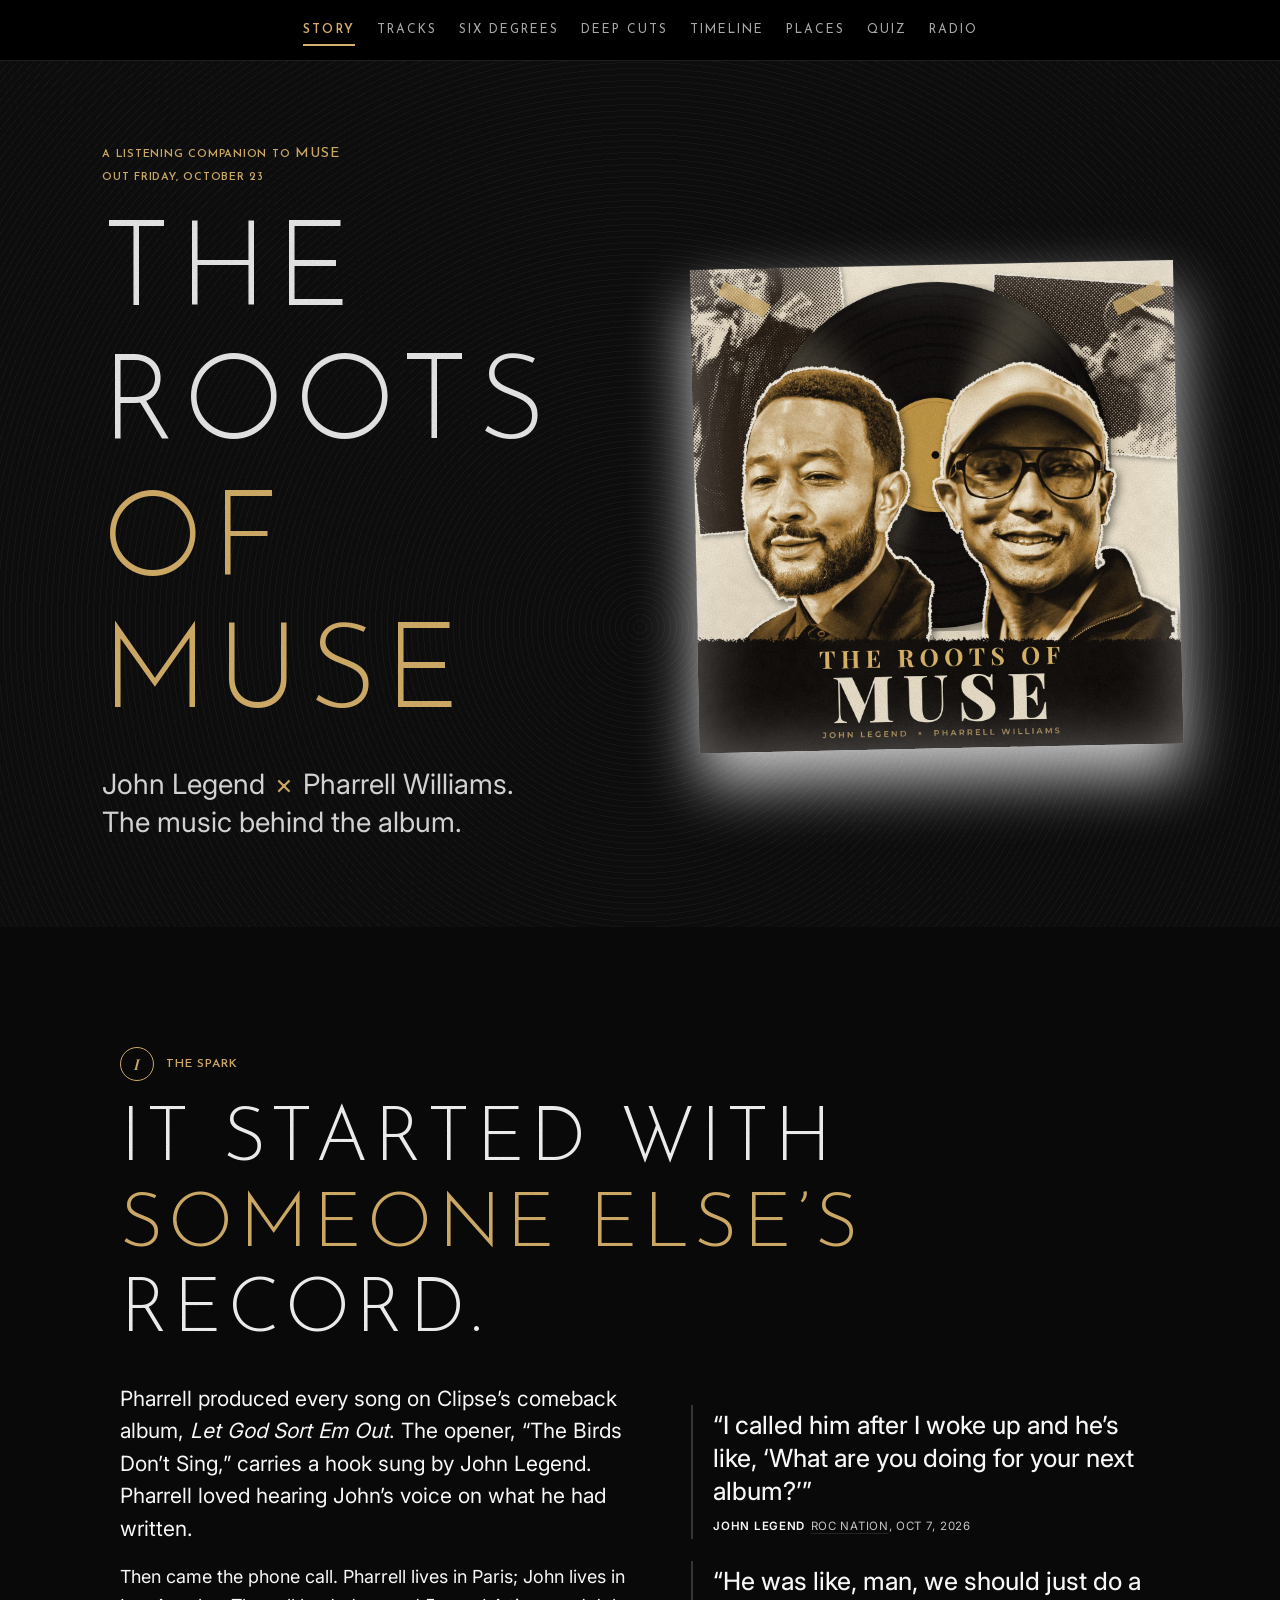
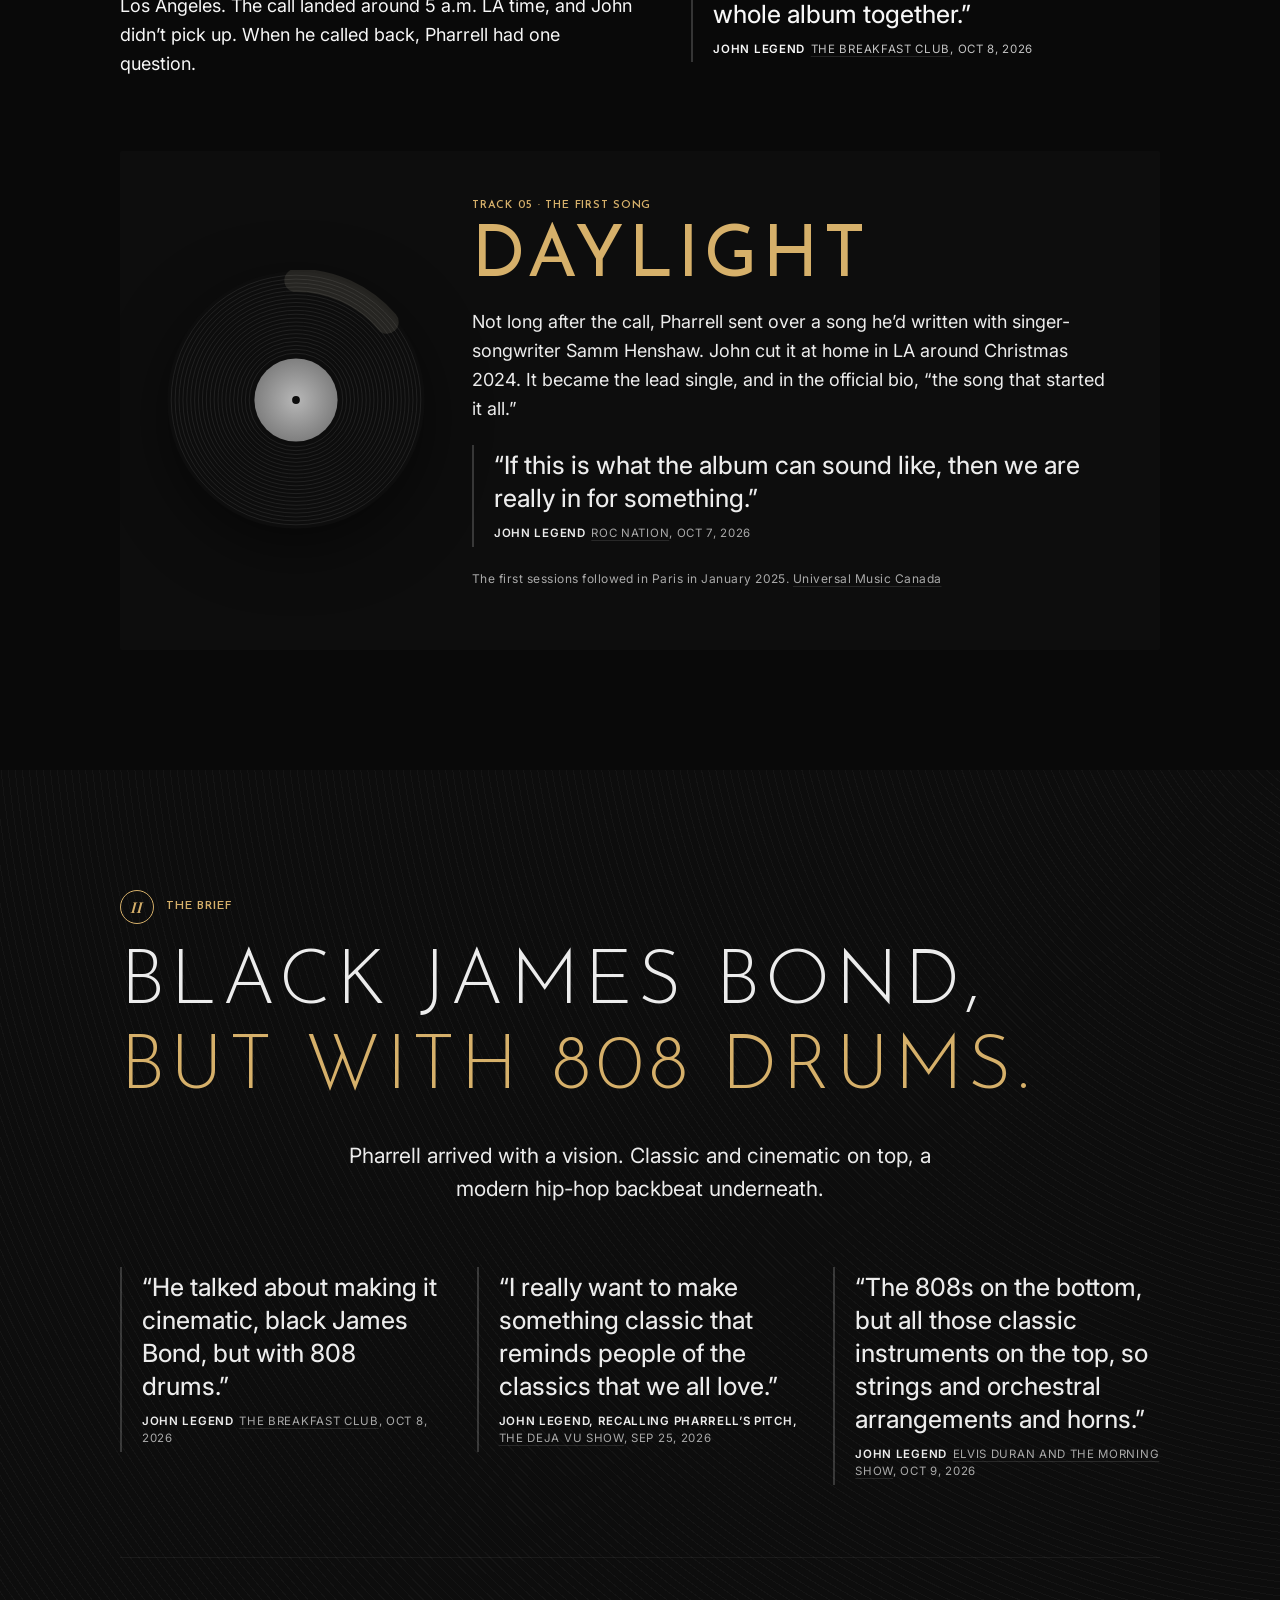
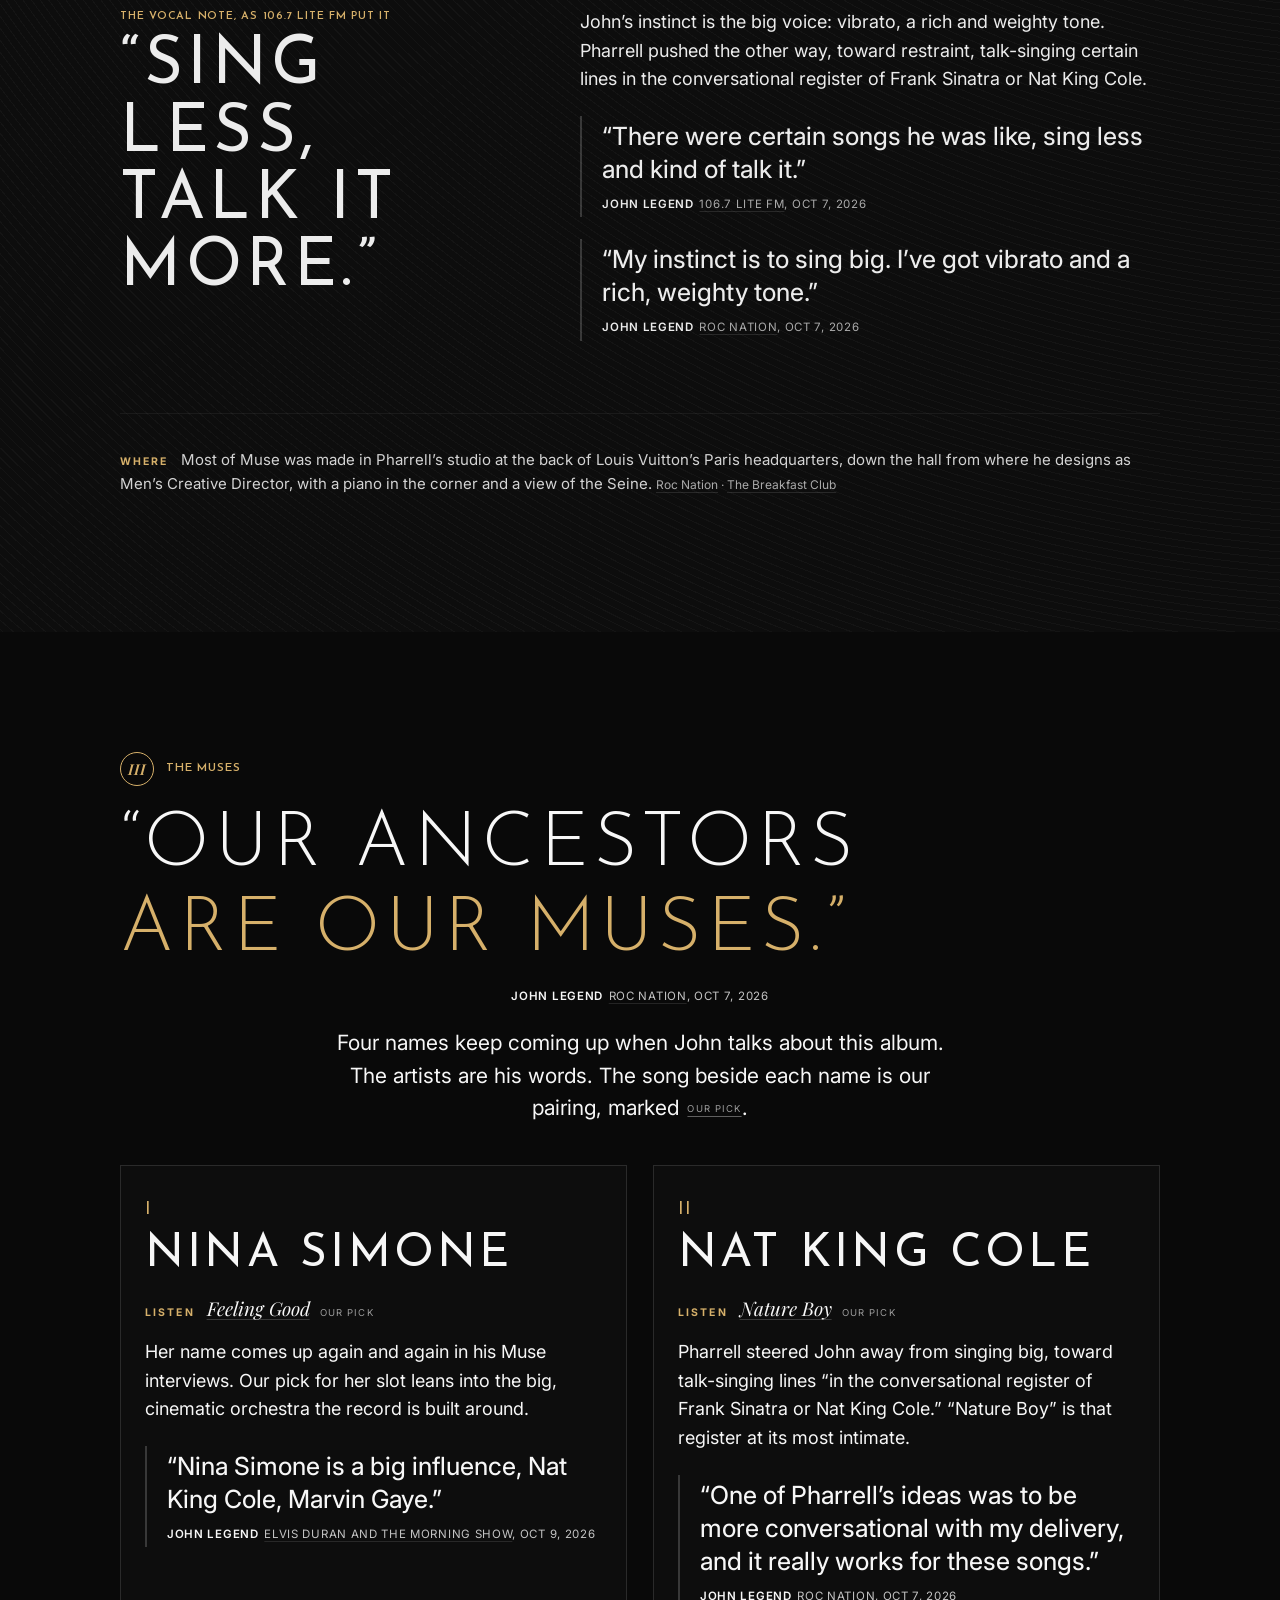
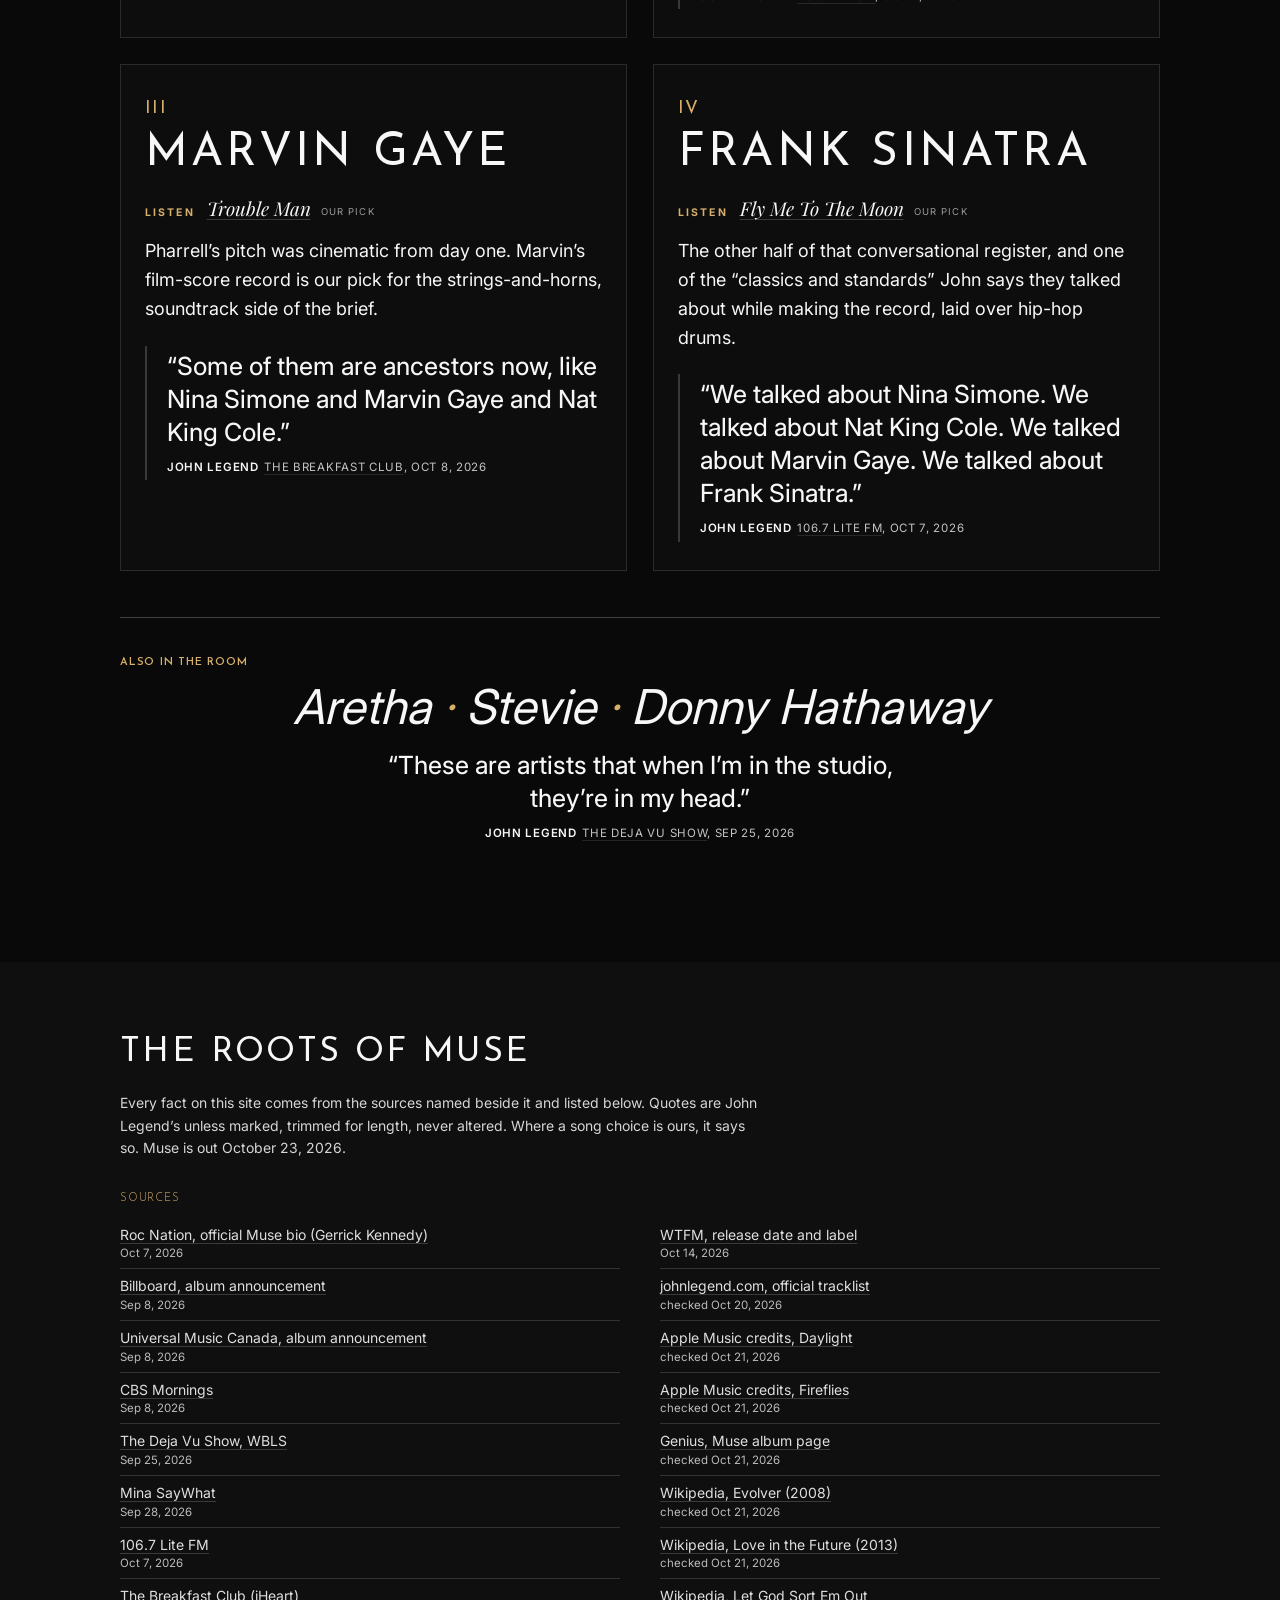
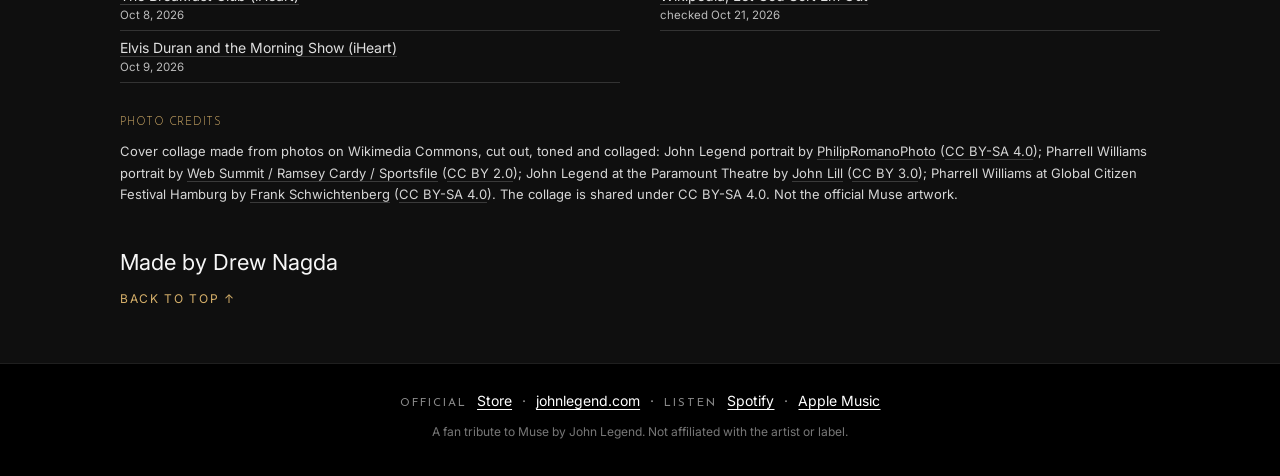
==== commit b9f9219e: "Sync from live site 2026-10-23 06:13 UTC" ====
--- a/index.html
+++ b/index.html
@@ -4,7 +4,7 @@
 <meta charset="utf-8">
 <meta name="viewport" content="width=device-width, initial-scale=1, viewport-fit=cover">
 <title>The Roots of Muse · John Legend × Pharrell Williams</title>
-<meta name="description" content="The music behind John Legend’s Muse, produced by Pharrell Williams. The Clipse spark, the Black James Bond brief, the muses, all 16 tracks, and 20 years of friendship. Out Oct 23.">
+<meta name="description" content="The music behind John Legend’s Muse, produced by Pharrell Williams. The Clipse spark, the Black James Bond brief, and the muses. Out October 23, 2026.">
 <meta name="theme-color" content="#0e0d0b">
 <link rel="canonical" href="https://themuselegend.com/">
 <meta property="og:type" content="website">
@@ -25,9 +25,12 @@
 <link rel="apple-touch-icon" href="apple-touch-icon.png">
 <link rel="stylesheet" href="styles.css">
 <script src="script.js"></script>
+<link rel="stylesheet" href="/assets/rm.css">
 </head>
-<body>
+<body class="rm-type">
 <a class="skip" href="#main">Skip to content</a>
+<nav class="rm-nav" aria-label="The Roots of Muse"><div class="rm-nav-in"><a href="/" aria-current="page">Story</a><a href="/tracks/">Tracks</a><a href="/map/">Six Degrees</a><a href="/deep-cuts/">Deep Cuts</a><a href="/timeline/">Timeline</a><a href="/places/">Places</a><a href="/quiz/">Quiz</a><a href="/radio/">Radio</a></div></nav>
+
 <div class="grain" aria-hidden="true"></div>
 
 <header class="hero" id="top">
@@ -37,17 +40,8 @@
     <h1><span class="h1-a">The Roots</span> <span class="h1-b">of Muse</span></h1>
     <p class="subtitle">John Legend <span class="x">×</span> Pharrell Williams.<br>The music behind the album.</p>
     <figure class="cover">
-      <img src="assets/cover.jpg" srcset="assets/cover-800.jpg 800w, assets/cover.jpg 1400w" sizes="(min-width: 900px) 520px, 88vw" width="1400" height="1400" alt="Collage of John Legend and Pharrell Williams in black, cream and gold, a vinyl record behind them, titled The Roots of Muse">
+      <img src="assets/cover.jpg" width="1400" height="1400" alt="Collage of John Legend and Pharrell Williams in black, cream and gold, a vinyl record behind them, titled The Roots of Muse">
     </figure>
-    <ul class="stats" aria-label="The album at a glance">
-      <li><b>16</b><span>songs</span></li>
-      <li><b>1</b><span>producer</span></li>
-      <li><b>20+</b><span>years of friendship</span></li>
-      <li><b>10.23</b><span>release day</span></li>
-    </ul>
-    <nav class="toc" aria-label="Sections">
-      <a href="#spark">The Spark</a><a href="#brief">The Brief</a><a href="#muses">The Muses</a><a href="#tracks">Track by Track</a><a href="#years">20 Years</a><a href="#listen">Listen</a>
-    <a href="/then-and-now/">Then &amp; Now</a><a href="map/">Six Degrees</a><a href="/deep-cuts/">Deep Cuts</a><a href="/places/">Places</a><a href="/quiz/">Quiz</a><a href="/radio/">Radio</a><a href="/words/">In His Own Words</a></nav>
   </div>
 </header>
 
@@ -64,17 +58,17 @@
       </div>
       <div class="reveal">
         <blockquote class="pull"><p>“I called him after I woke up and he’s like, ‘What are you doing for your next album?’”</p><cite><span class="who">John Legend</span> <a href="https://www.rocnation.com/news/john-legends-muse-album/" target="_blank" rel="noopener">Roc Nation</a>, Oct 7, 2026</cite></blockquote>
-        <blockquote class="pull"><p>“He was like, man, I really want to just do a whole album with you.”</p><cite><span class="who">John Legend</span> <a href="https://www.facebook.com/MINASAYWHAT/videos/4572235936388740/" target="_blank" rel="noopener">Mina SayWhat</a>, Sep 28, 2026</cite></blockquote>
+        <blockquote class="pull"><p>“He was like, man, we should just do a whole album together.”</p><cite><span class="who">John Legend</span> <a href="https://www.iheart.com/podcast/1248-979-wjlbs-rewind-299376306/episode/the-breakfast-club-interview-with-rb-347229457/" target="_blank" rel="noopener">The Breakfast Club</a>, Oct 8, 2026</cite></blockquote>
       </div>
     </div>
     <div class="daylight reveal">
-      <div class="daylight-disc" aria-hidden="true"><svg class="groove-svg" viewBox="0 0 200 200" aria-hidden="true"><defs><radialGradient id="lbl" cx="50%" cy="50%" r="50%"><stop offset="0" stop-color="#d9b56a"/><stop offset="1" stop-color="#a87b33"/></radialGradient></defs><circle cx="100" cy="100" r="99" fill="#0e0d0b"/><g fill="none" stroke="#2a2723" stroke-width=".6"><circle cx="100" cy="100" r="36"/><circle cx="100" cy="100" r="39"/><circle cx="100" cy="100" r="42"/><circle cx="100" cy="100" r="45"/><circle cx="100" cy="100" r="48"/><circle cx="100" cy="100" r="51"/><circle cx="100" cy="100" r="54"/><circle cx="100" cy="100" r="57"/><circle cx="100" cy="100" r="60"/><circle cx="100" cy="100" r="63"/><circle cx="100" cy="100" r="66"/><circle cx="100" cy="100" r="69"/><circle cx="100" cy="100" r="72"/><circle cx="100" cy="100" r="75"/><circle cx="100" cy="100" r="78"/><circle cx="100" cy="100" r="81"/><circle cx="100" cy="100" r="84"/><circle cx="100" cy="100" r="87"/><circle cx="100" cy="100" r="90"/><circle cx="100" cy="100" r="93"/><circle cx="100" cy="100" r="96"/></g><path d="M100 8 A92 92 0 0 1 170 40" stroke="rgba(255,240,210,.10)" stroke-width="18" fill="none" stroke-linecap="round"/><circle cx="100" cy="100" r="32" fill="url(#lbl)"/><circle cx="100" cy="100" r="3" fill="#0e0d0b"/></svg></div>
+      <div class="daylight-disc" aria-hidden="true"><svg class="groove-svg" viewBox="0 0 200 200" aria-hidden="true"><defs><radialGradient id="lbl" cx="50%" cy="50%" r="50%"><stop offset="0" stop-color="#b7b7b7"/><stop offset="1" stop-color="#7f7f7f"/></radialGradient></defs><circle cx="100" cy="100" r="99" fill="#0d0d0d"/><g fill="none" stroke="#272727" stroke-width=".6"><circle cx="100" cy="100" r="36"/><circle cx="100" cy="100" r="39"/><circle cx="100" cy="100" r="42"/><circle cx="100" cy="100" r="45"/><circle cx="100" cy="100" r="48"/><circle cx="100" cy="100" r="51"/><circle cx="100" cy="100" r="54"/><circle cx="100" cy="100" r="57"/><circle cx="100" cy="100" r="60"/><circle cx="100" cy="100" r="63"/><circle cx="100" cy="100" r="66"/><circle cx="100" cy="100" r="69"/><circle cx="100" cy="100" r="72"/><circle cx="100" cy="100" r="75"/><circle cx="100" cy="100" r="78"/><circle cx="100" cy="100" r="81"/><circle cx="100" cy="100" r="84"/><circle cx="100" cy="100" r="87"/><circle cx="100" cy="100" r="90"/><circle cx="100" cy="100" r="93"/><circle cx="100" cy="100" r="96"/></g><path d="M100 8 A92 92 0 0 1 170 40" stroke="rgba(255,240,210,.10)" stroke-width="18" fill="none" stroke-linecap="round"/><circle cx="100" cy="100" r="32" fill="url(#lbl)"/><circle cx="100" cy="100" r="3" fill="#0d0d0d"/></svg></div>
       <div>
         <p class="eyebrow small">Track 05 · the first song</p>
         <h3>Daylight</h3>
         <p>Not long after the call, Pharrell sent over a song he’d written with singer-songwriter Samm Henshaw. John cut it at home in LA around Christmas 2024. It became the lead single, and in the official bio, “the song that started it all.”</p>
         <blockquote class="pull"><p>“If this is what the album can sound like, then we are really in for something.”</p><cite><span class="who">John Legend</span> <a href="https://www.rocnation.com/news/john-legends-muse-album/" target="_blank" rel="noopener">Roc Nation</a>, Oct 7, 2026</cite></blockquote>
-        <p class="note">The first sessions followed in Paris in January 2025. <span class="src"><a href="https://www.facebook.com/MINASAYWHAT/videos/4572235936388740/" target="_blank" rel="noopener">Mina SayWhat</a></span></p>
+        <p class="note">The first sessions followed in Paris in January 2025. <span class="src"><a href="https://www.universalmusic.ca/2026/09/08/john-legend-announces-new-album-muse-produced-in-full-by-pharrell-williams-out-october-23/" target="_blank" rel="noopener">Universal Music Canada</a></span></p>
       </div>
     </div>
   </div>
@@ -112,29 +106,29 @@
     <p class="eyebrow reveal"><span>III</span> The Muses</p>
     <h2 id="muses-h" class="reveal">“Our ancestors<br><em>are our muses.”</em></h2>
     <p class="attrib reveal"><cite><span class="who">John Legend</span> <a href="https://www.rocnation.com/news/john-legends-muse-album/" target="_blank" rel="noopener">Roc Nation</a>, Oct 7, 2026</cite></p>
-    <p class="lede center reveal">Four names come up every time John talks about this album. The artists are his words. The specific song in each slot is our pairing for the playlist, marked <span class="ours inline">our pick</span>.</p>
+    <p class="lede center reveal">Four names keep coming up when John talks about this album. The artists are his words. The song beside each name is our pairing, marked <span class="ours inline">our pick</span>.</p>
     <div class="muse-grid"><article class="muse reveal">
   <div class="muse-num" aria-hidden="true">I</div>
   <h3>Nina Simone</h3>
-  <p class="muse-track"><span class="lbl">In the playlist</span> <a href="https://open.spotify.com/track/6Rqn2GFlmvmV4w9Ala0I1e" target="_blank" rel="noopener">Feeling Good</a> <span class="ours" title="John named the artist; the specific song is our pairing">our pick</span></p>
-  <p>Her name comes up in every Muse interview we read. Our pick for her slot leans into the big, cinematic orchestra the record is built around.</p>
+  <p class="muse-track"><span class="lbl">Listen</span> <a href="https://open.spotify.com/track/6Rqn2GFlmvmV4w9Ala0I1e" target="_blank" rel="noopener">Feeling Good</a> <span class="ours" title="John named the artist; the specific song is our pairing">our pick</span></p>
+  <p>Her name comes up again and again in his Muse interviews. Our pick for her slot leans into the big, cinematic orchestra the record is built around.</p>
   <blockquote class="pull"><p>“Nina Simone is a big influence, Nat King Cole, Marvin Gaye.”</p><cite><span class="who">John Legend</span> <a href="https://www.iheart.com/podcast/1031-elvis-durans-daily-highli-25096811/episode/celebrity-interview-john-legend-talks-new-347282837/" target="_blank" rel="noopener">Elvis Duran and the Morning Show</a>, Oct 9, 2026</cite></blockquote>
 </article><article class="muse reveal">
   <div class="muse-num" aria-hidden="true">II</div>
   <h3>Nat King Cole</h3>
-  <p class="muse-track"><span class="lbl">In the playlist</span> <a href="https://open.spotify.com/track/2WMyu5IYgxEuCd6xgFgJrl" target="_blank" rel="noopener">Nature Boy</a> <span class="ours" title="John named the artist; the specific song is our pairing">our pick</span></p>
+  <p class="muse-track"><span class="lbl">Listen</span> <a href="https://open.spotify.com/track/2WMyu5IYgxEuCd6xgFgJrl" target="_blank" rel="noopener">Nature Boy</a> <span class="ours" title="John named the artist; the specific song is our pairing">our pick</span></p>
   <p>Pharrell steered John away from singing big, toward talk-singing lines “in the conversational register of Frank Sinatra or Nat King Cole.” “Nature Boy” is that register at its most intimate.</p>
   <blockquote class="pull"><p>“One of Pharrell’s ideas was to be more conversational with my delivery, and it really works for these songs.”</p><cite><span class="who">John Legend</span> <a href="https://www.rocnation.com/news/john-legends-muse-album/" target="_blank" rel="noopener">Roc Nation</a>, Oct 7, 2026</cite></blockquote>
 </article><article class="muse reveal">
   <div class="muse-num" aria-hidden="true">III</div>
   <h3>Marvin Gaye</h3>
-  <p class="muse-track"><span class="lbl">In the playlist</span> <a href="https://open.spotify.com/track/15pYj5ZiUJgBydzD7w6NbJ" target="_blank" rel="noopener">Trouble Man</a> <span class="ours" title="John named the artist; the specific song is our pairing">our pick</span></p>
+  <p class="muse-track"><span class="lbl">Listen</span> <a href="https://open.spotify.com/track/15pYj5ZiUJgBydzD7w6NbJ" target="_blank" rel="noopener">Trouble Man</a> <span class="ours" title="John named the artist; the specific song is our pairing">our pick</span></p>
   <p>Pharrell’s pitch was cinematic from day one. Marvin’s film-score record is our pick for the strings-and-horns, soundtrack side of the brief.</p>
   <blockquote class="pull"><p>“Some of them are ancestors now, like Nina Simone and Marvin Gaye and Nat King Cole.”</p><cite><span class="who">John Legend</span> <a href="https://www.iheart.com/podcast/1248-979-wjlbs-rewind-299376306/episode/the-breakfast-club-interview-with-rb-347229457/" target="_blank" rel="noopener">The Breakfast Club</a>, Oct 8, 2026</cite></blockquote>
 </article><article class="muse reveal">
   <div class="muse-num" aria-hidden="true">IV</div>
   <h3>Frank Sinatra</h3>
-  <p class="muse-track"><span class="lbl">In the playlist</span> <a href="https://open.spotify.com/track/7FXj7Qg3YorUxdrzvrcY25" target="_blank" rel="noopener">Fly Me To The Moon</a> <span class="ours" title="John named the artist; the specific song is our pairing">our pick</span></p>
+  <p class="muse-track"><span class="lbl">Listen</span> <a href="https://open.spotify.com/track/7FXj7Qg3YorUxdrzvrcY25" target="_blank" rel="noopener">Fly Me To The Moon</a> <span class="ours" title="John named the artist; the specific song is our pairing">our pick</span></p>
   <p>The other half of that conversational register, and one of the “classics and standards” John says they talked about while making the record, laid over hip-hop drums.</p>
   <blockquote class="pull"><p>“We talked about Nina Simone. We talked about Nat King Cole. We talked about Marvin Gaye. We talked about Frank Sinatra.”</p><cite><span class="who">John Legend</span> <a href="https://www.facebook.com/1067LitefmNY/videos/1988377878817805/" target="_blank" rel="noopener">106.7 Lite FM</a>, Oct 7, 2026</cite></blockquote>
 </article></div>
@@ -146,163 +140,19 @@
   </div>
 </section>
 
-<section class="sec tracks dark" id="tracks" aria-labelledby="tracks-h">
-  <style id="muse-credits-css">
-.tracks .credits{margin:14px 0 0;padding:12px 0 0;border-top:1px solid rgba(214,176,106,.28);display:grid;gap:8px}
-.tracks .credits div{display:grid;grid-template-columns:7.2em 1fr;gap:10px;align-items:baseline}
-.tracks .credits dt{font-size:11px;letter-spacing:.12em;text-transform:uppercase;color:var(--gold2);font-weight:600}
-.tracks .credits dd{margin:0;font-size:14.5px;line-height:1.5;color:#e2d8c4}
-.tracks .listen{font-size:12px!important;letter-spacing:.04em;color:var(--mute-d)!important;margin:10px 0 0}
-.tracks .listen a{color:var(--gold2)}
-.tracks .band{max-width:760px;margin:34px auto 0;padding:18px 20px;border:1px solid rgba(214,176,106,.28);border-radius:4px}
-.tracks .band h3{font-family:var(--serif);font-size:22px;font-weight:500;margin:0 0 8px;color:var(--cream)}
-.tracks .band p{color:#e2d8c4;font-size:15px;margin:0}
-@media (max-width:420px){.tracks .credits div{grid-template-columns:1fr;gap:2px}}
-</style>
-  <div class="wrap">
-    <p class="eyebrow reveal"><span>IV</span> Track by Track</p>
-    <h2 id="tracks-h" class="reveal">Sixteen songs.<br><em>What’s on the record.</em></h2>
-    <p class="lede center reveal">All sixteen are out. Under each song: who wrote it, who produced it and who plays on it, read from the official Apple Music credits on release night, plus everything John and the label have said about it. No sample or interpolation is credited on any track.</p>
-    <div class="side reveal"><span class="side-lbl">Side A</span><span class="side-rule"></span></div>
-    <ol class="tracklist"><li class="track has-story reveal" id="t01">
-  <div class="tnum">01</div>
-  <div class="tbody">
-    <h3>Muse <span class="feat">feat. Pharrell Williams</span> </h3>
-    <p>The title track opens the album and “gives Muse its spine”: a tumultuous relationship, sketched from the romance of Paris and high art. The name reaches back to the nine Muses of Greek mythology, who governed music, science, literature and the arts.</p><blockquote class="pull"><p>“We conjured a character we could write about, freely.”</p><cite><span class="who">John Legend</span> <a href="https://www.rocnation.com/news/john-legends-muse-album/" target="_blank" rel="noopener">Roc Nation</a>, Oct 7, 2026</cite></blockquote><dl class="credits"><div><dt>Written by</dt><dd>Pharrell Williams and John Stephens</dd></div><div><dt>Produced by</dt><dd>Pharrell Williams</dd></div><div><dt>In the credits</dt><dd>John on piano; Pharrell on additional vocals; horns arranged by Terrace Martin, who also plays alto sax.</dd></div></dl><p class="listen"><a href="https://open.spotify.com/track/1olV72TfD5XNx8YqeK5Jj8" target="_blank" rel="noopener">Listen on Spotify</a></p><p class="srcline">Source: <span class="src"><a href="https://music.apple.com/us/song/muse/6808358305" target="_blank" rel="noopener">Apple Music credits</a> · <a href="https://www.rocnation.com/news/john-legends-muse-album/" target="_blank" rel="noopener">Roc Nation</a></span></p>
-  </div>
-</li><li class="track has-story reveal" id="t02">
-  <div class="tnum">02</div>
-  <div class="tbody">
-    <h3>Pray For Ya  </h3>
-    <p>The first taste of Muse happened on a runway: its “rollicking, gospel-tinged groove” soundtracked Louis Vuitton’s Fall-Winter 2026 Men’s show. John was in the room when the orchestra started playing chords he recognized, then the beat dropped. One of the first songs out of the sessions.</p><blockquote class="pull"><p>“I hear the orchestra playing some chords, and then I’m like, I recognize those chords.”</p><cite><span class="who">John Legend</span> <a href="https://www.iheart.com/podcast/1031-elvis-durans-daily-highli-25096811/episode/celebrity-interview-john-legend-talks-new-347282837/" target="_blank" rel="noopener">Elvis Duran and the Morning Show</a>, Oct 9, 2026</cite></blockquote><dl class="credits"><div><dt>Written by</dt><dd>Pharrell Williams, John Stephens, Kawan Prather and Samm Henshaw</dd></div><div><dt>Produced by</dt><dd>Pharrell Williams</dd></div><div><dt>In the credits</dt><dd>Usher sings background vocals, next to Pharrell and Natalie Imani. Quintin Gulledge on Rhodes and Hammond organ; strings arranged by Larry Gold and Steven Tirpak; horns arranged by Terrace Martin.</dd></div></dl><p class="listen"><a href="https://open.spotify.com/track/3fbSJjED8qUAmhEgiySKOv" target="_blank" rel="noopener">Listen on Spotify</a></p><p class="srcline">Source: <span class="src"><a href="https://music.apple.com/us/song/pray-for-ya/6808358306" target="_blank" rel="noopener">Apple Music credits</a> · <a href="https://www.rocnation.com/news/john-legends-muse-album/" target="_blank" rel="noopener">Roc Nation</a> · <a href="https://www.iheart.com/podcast/1031-elvis-durans-daily-highli-25096811/episode/celebrity-interview-john-legend-talks-new-347282837/" target="_blank" rel="noopener">Elvis Duran and the Morning Show</a></span></p>
-  </div>
-</li><li class="track has-story reveal" id="t03">
-  <div class="tnum">03</div>
-  <div class="tbody">
-    <h3>Her Introduction  </h3>
-    <p>A short string overture that opens the door to Her, the first of the album’s orchestral introductions.</p><dl class="credits"><div><dt>Written by</dt><dd>Matt Jones</dd></div><div><dt>In the credits</dt><dd>Matt Jones wrote, arranged and conducted it with the Matt Jones Orchestra.</dd></div></dl><p class="listen"><a href="https://open.spotify.com/track/3DpYzWYr1vWXmTrkxzNW1a" target="_blank" rel="noopener">Listen on Spotify</a></p><p class="srcline">Source: <span class="src"><a href="https://music.apple.com/us/song/her-introduction/6808358307" target="_blank" rel="noopener">Apple Music credits</a></span></p>
-  </div>
-</li><li class="track has-story reveal" id="t04">
-  <div class="tnum">04</div>
-  <div class="tbody">
-    <h3>Her <span class="feat">feat. Pharrell Williams</span> </h3>
-    <p>Pulls from the doo-wop and gospel John’s father raised him on (his dad sang and played drums; his mother directed the church choir), distilled into a tender groove about falling head over heels.</p><blockquote class="pull"><p>“It’s very nostalgic, very romantic. There’s a sweetness to this record. It’s a portrait of infatuation.”</p><cite><span class="who">John Legend</span> <a href="https://www.rocnation.com/news/john-legends-muse-album/" target="_blank" rel="noopener">Roc Nation</a>, Oct 7, 2026</cite></blockquote><dl class="credits"><div><dt>Written by</dt><dd>Pharrell Williams, John Stephens, Kawan Prather and Samm Henshaw</dd></div><div><dt>Produced by</dt><dd>Pharrell Williams and John Stephens</dd></div><div><dt>In the credits</dt><dd>John is credited as additional producer here, beside Pharrell. Quintin Gulledge on electric guitar; strings conducted by Larry Gold and Matt Jones.</dd></div></dl><p class="listen"><a href="https://open.spotify.com/track/30sNGBoCbsMi6IZs3SRkp1" target="_blank" rel="noopener">Listen on Spotify</a></p><p class="srcline">Source: <span class="src"><a href="https://music.apple.com/us/song/her/6808358532" target="_blank" rel="noopener">Apple Music credits</a> · <a href="https://www.rocnation.com/news/john-legends-muse-album/" target="_blank" rel="noopener">Roc Nation</a></span></p>
-  </div>
-</li><li class="track has-story reveal" id="t05">
-  <div class="tnum">05</div>
-  <div class="tbody">
-    <h3>Daylight </h3>
-    <p>The song that started it all. Pharrell wrote it with Samm Henshaw and sent it over; John cut it at home in LA around Christmas 2024. Credited writers: Pharrell Williams, Samm Henshaw, Wayne Hector, John Stephens. No sample or interpolation credited.</p><blockquote class="pull"><p>“If this is what the album can sound like, then we are really in for something.”</p><cite><span class="who">John Legend</span> <a href="https://www.rocnation.com/news/john-legends-muse-album/" target="_blank" rel="noopener">Roc Nation</a>, Oct 7, 2026</cite></blockquote><dl class="credits"><div><dt>Written by</dt><dd>Pharrell Williams, Samm Henshaw, Wayne Hector and John Stephens</dd></div><div><dt>Produced by</dt><dd>Pharrell Williams</dd></div><div><dt>In the credits</dt><dd>The background choir is the room itself: John, Samm Henshaw, Kawan Prather, Terrace Martin, Quintin Gulledge, Jessyca Wilson and Natalie Imani. Samm Henshaw also plays acoustic guitar.</dd></div></dl><p class="listen"><a href="https://open.spotify.com/track/5scKH7NkdxmDMkDyCITr8A" target="_blank" rel="noopener">Listen on Spotify</a></p><p class="srcline">Source: <span class="src"><a href="https://www.rocnation.com/news/john-legends-muse-album/" target="_blank" rel="noopener">Roc Nation</a> · <a href="https://music.apple.com/us/song/daylight/6808358534" target="_blank" rel="noopener">Apple Music credits</a> · <a href="https://genius.com/albums/John-legend/Muse" target="_blank" rel="noopener">Genius</a></span></p>
-  </div>
-</li><li class="track has-story reveal" id="t06">
-  <div class="tnum">06</div>
-  <div class="tbody">
-    <h3>Get Back  </h3>
-    <p>Where the album’s central idea is most audible: “smoky, cinematic soul built on big horns and strings,” the Black James Bond flair rendered in full.</p><dl class="credits"><div><dt>Written by</dt><dd>Pharrell Williams, John Stephens and Kawan Prather</dd></div><div><dt>Produced by</dt><dd>Pharrell Williams</dd></div><div><dt>In the credits</dt><dd>Horns arranged by Terrace Martin; strings arranged by Larry Gold, Matt Jones and Steven Tirpak; Quintin Gulledge on Rhodes.</dd></div></dl><p class="listen"><a href="https://open.spotify.com/track/2X86hWwwVALVrIMIoNUanP" target="_blank" rel="noopener">Listen on Spotify</a></p><p class="srcline">Source: <span class="src"><a href="https://music.apple.com/us/song/get-back/6808358536" target="_blank" rel="noopener">Apple Music credits</a> · <a href="https://www.rocnation.com/news/john-legends-muse-album/" target="_blank" rel="noopener">Roc Nation</a></span></p>
-  </div>
-</li><li class="track has-story reveal" id="t07">
-  <div class="tnum">07</div>
-  <div class="tbody">
-    <h3>Are You OK? <span class="feat">feat. Pharrell Williams</span> </h3>
-    <p>A couple in conflict, trying to find what’s at the root of it. Sarcasm and “a little shit-talking,” but written to stay empathetic. Among the first songs the sessions produced.</p><blockquote class="pull"><p>“It’s basically saying, ‘perhaps we need therapy.’”</p><cite><span class="who">John Legend</span> <a href="https://www.rocnation.com/news/john-legends-muse-album/" target="_blank" rel="noopener">Roc Nation</a>, Oct 7, 2026</cite></blockquote><dl class="credits"><div><dt>Written by</dt><dd>Pharrell Williams, Kawan Prather, John Stephens and SWEATA</dd></div><div><dt>Produced by</dt><dd>Pharrell Williams</dd></div><div><dt>In the credits</dt><dd>Hal Ritson on additional vocals and programming; Brent Paschke on electric guitar; Terrace Martin on alto sax.</dd></div></dl><p class="listen"><a href="https://open.spotify.com/track/4h4eZMcBrKu9NcS3KoWzqP" target="_blank" rel="noopener">Listen on Spotify</a></p><p class="srcline">Source: <span class="src"><a href="https://music.apple.com/us/song/are-you-ok/6808358537" target="_blank" rel="noopener">Apple Music credits</a> · <a href="https://www.rocnation.com/news/john-legends-muse-album/" target="_blank" rel="noopener">Roc Nation</a></span></p>
-  </div>
-</li><li class="track has-story reveal" id="t08">
-  <div class="tnum">08</div>
-  <div class="tbody">
-    <h3>Under The Bridge Introduction  </h3>
-    <p>The second string introduction, written by Pharrell with Matt Jones.</p><dl class="credits"><div><dt>Written by</dt><dd>Pharrell Williams and Matt Jones</dd></div><div><dt>In the credits</dt><dd>Played by the Matt Jones Orchestra, conducted and arranged by Matt Jones.</dd></div></dl><p class="listen"><a href="https://open.spotify.com/track/3yWlCBXLDJvUxVU0U2AwEx" target="_blank" rel="noopener">Listen on Spotify</a></p><p class="srcline">Source: <span class="src"><a href="https://music.apple.com/us/song/under-the-bridge-introduction/6808358538" target="_blank" rel="noopener">Apple Music credits</a></span></p>
-  </div>
-</li><li class="track has-story reveal" id="t09">
-  <div class="tnum">09</div>
-  <div class="tbody">
-    <h3>Under The Bridge  </h3>
-    <p>An original, not the Red Hot Chili Peppers song: the credited writers are Pharrell Williams, John Stephens, SWEATA and Kawan Prather, and no interpolation is listed.</p><dl class="credits"><div><dt>Written by</dt><dd>Pharrell Williams, John Stephens, SWEATA and Kawan Prather</dd></div><div><dt>Produced by</dt><dd>Pharrell Williams</dd></div><div><dt>In the credits</dt><dd>John on piano; Quintin Gulledge on keys and acoustic guitar; strings from Larry Gold and Matt Jones.</dd></div></dl><p class="listen"><a href="https://open.spotify.com/track/41HBDn8uqF9cVF578WCcoZ" target="_blank" rel="noopener">Listen on Spotify</a></p><p class="srcline">Source: <span class="src"><a href="https://music.apple.com/us/song/under-the-bridge/6808358539" target="_blank" rel="noopener">Apple Music credits</a></span></p>
-  </div>
-</li></ol>
-    <div class="side reveal"><span class="side-lbl">Side B</span><span class="side-rule"></span></div>
-    <ol class="tracklist"><li class="track has-story reveal" id="t10">
-  <div class="tnum">10</div>
-  <div class="tbody">
-    <h3>Next Time <span class="feat">feat. Pharrell Williams</span> </h3>
-    <p>Came early, in the quick run of songs that followed Daylight, alongside Are You OK?, Pray For Ya and Bodies On The Floor.</p><dl class="credits"><div><dt>Written by</dt><dd>John Legend, Pharrell Williams and Samm Henshaw</dd></div><div><dt>Produced by</dt><dd>Pharrell Williams</dd></div><div><dt>In the credits</dt><dd>John and Quintin Gulledge both on piano; Samm Henshaw among the background voices; Brandyn Philips on trumpet and flugelhorn.</dd></div></dl><p class="listen"><a href="https://open.spotify.com/track/3e9FPEJfnjVamtyTFpcj2c" target="_blank" rel="noopener">Listen on Spotify</a></p><p class="srcline">Source: <span class="src"><a href="https://music.apple.com/us/song/next-time/6808358540" target="_blank" rel="noopener">Apple Music credits</a> · <a href="https://www.rocnation.com/news/john-legends-muse-album/" target="_blank" rel="noopener">Roc Nation</a></span></p>
-  </div>
-</li><li class="track has-story reveal" id="t11">
-  <div class="tnum">11</div>
-  <div class="tbody">
-    <h3>Bodies On The Floor <span class="feat">Taps Intro</span></h3>
-    <p>The brief trumpet call that leads straight into Bodies On The Floor.</p><dl class="credits"><div><dt>In the credits</dt><dd>Performed by John Legend with Brandyn Philips on trumpet. No writer or sample is credited.</dd></div></dl><p class="listen"><a href="https://open.spotify.com/track/1hYDtxFQm5vRwBob9SfgpZ" target="_blank" rel="noopener">Listen on Spotify</a></p><p class="srcline">Source: <span class="src"><a href="https://music.apple.com/us/song/bodies-on-the-floor-taps-intro/6808358541" target="_blank" rel="noopener">Apple Music credits</a></span></p>
-  </div>
-</li><li class="track has-story reveal" id="t12">
-  <div class="tnum">12</div>
-  <div class="tbody">
-    <h3>Bodies On The Floor <span class="feat">feat. Clipse</span> </h3>
-    <p>John wrote the lyric with Samm Henshaw while watching the crime drama MobLand, letting its gang-war language bleed into a toxic, magnetic love story. His own reference point: “Again” and “Another Again” from his second album, Once Again. And Clipse, whose record started all this, return.</p><blockquote class="pull"><p>“I wanted to write songs filled with tension and friction.”</p><cite><span class="who">John Legend</span> <a href="https://www.rocnation.com/news/john-legends-muse-album/" target="_blank" rel="noopener">Roc Nation</a>, Oct 7, 2026</cite></blockquote><dl class="credits"><div><dt>Written by</dt><dd>Pharrell Williams, Terrence Thornton, Gene Thornton, John Stephens and Samm Henshaw</dd></div><div><dt>Produced by</dt><dd>Pharrell Williams</dd></div><div><dt>In the credits</dt><dd>Clipse are credited as performers and as writers under their own names, Terrence and Gene Thornton. Terrace Martin plays alto, tenor and baritone sax and arranged the horns.</dd></div></dl><p class="listen"><a href="https://open.spotify.com/track/58MoSwpvzOxZAgk7dMb3ci" target="_blank" rel="noopener">Listen on Spotify</a></p><p class="srcline">Source: <span class="src"><a href="https://music.apple.com/us/song/bodies-on-the-floor/6808358542" target="_blank" rel="noopener">Apple Music credits</a> · <a href="https://www.rocnation.com/news/john-legends-muse-album/" target="_blank" rel="noopener">Roc Nation</a></span></p>
-  </div>
-</li><li class="track has-story reveal" id="t13">
-  <div class="tnum">13</div>
-  <div class="tbody">
-    <h3>Doing Me  </h3>
-    <p>A Pharrell and John co-write, just the two of them, scored with strings.</p><dl class="credits"><div><dt>Written by</dt><dd>Pharrell Williams and John Stephens</dd></div><div><dt>Produced by</dt><dd>Pharrell Williams</dd></div><div><dt>In the credits</dt><dd>John on piano with strings conducted by Larry Gold, arranged by Larry Gold and Steven Tirpak.</dd></div></dl><p class="listen"><a href="https://open.spotify.com/track/0ISEPPlmUMWfnAk2cPNhBP" target="_blank" rel="noopener">Listen on Spotify</a></p><p class="srcline">Source: <span class="src"><a href="https://music.apple.com/us/song/doing-me/6808358549" target="_blank" rel="noopener">Apple Music credits</a></span></p>
-  </div>
-</li><li class="track has-story reveal" id="t14">
-  <div class="tnum">14</div>
-  <div class="tbody">
-    <h3>Fireflies <span class="feat">feat. Pharrell Williams</span></h3>
-    <p>One of the songs Pharrell wrote entirely; the credits list him as sole writer, with John on piano, the Voices of Fire choir and a full string section. No sample credited. It’s the song John points to when he talks about the ancestors.</p><blockquote class="pull"><p>“It was just a brilliant song. The lyric is so brilliant.”</p><cite><span class="who">John Legend</span> <a href="https://www.iheart.com/podcast/1031-elvis-durans-daily-highli-25096811/episode/celebrity-interview-john-legend-talks-new-347282837/" target="_blank" rel="noopener">Elvis Duran and the Morning Show</a>, Oct 9, 2026</cite></blockquote><dl class="credits"><div><dt>Written by</dt><dd>Pharrell Williams</dd></div><div><dt>Produced by</dt><dd>Pharrell Williams</dd></div><div><dt>In the credits</dt><dd>Voices of Fire is the choir, with chorus direction by Larry George and Bishop Ezekiel Williams. Pharrell is the only credited writer; John plays piano.</dd></div></dl><p class="listen"><a href="https://open.spotify.com/track/5rd0INeatuGqiehPY0zx6s" target="_blank" rel="noopener">Listen on Spotify</a></p><p class="srcline">Source: <span class="src"><a href="https://music.apple.com/us/song/fireflies/6808358561" target="_blank" rel="noopener">Apple Music credits</a> · <a href="https://genius.com/albums/John-legend/Muse" target="_blank" rel="noopener">Genius</a> · <a href="https://www.iheart.com/podcast/1031-elvis-durans-daily-highli-25096811/episode/celebrity-interview-john-legend-talks-new-347282837/" target="_blank" rel="noopener">Elvis Duran and the Morning Show</a> · <a href="https://www.iheart.com/podcast/1248-979-wjlbs-rewind-299376306/episode/the-breakfast-club-interview-with-rb-347229457/" target="_blank" rel="noopener">The Breakfast Club</a></span></p>
-  </div>
-</li><li class="track has-story reveal" id="t15">
-  <div class="tnum">15</div>
-  <div class="tbody">
-    <h3>Everything  </h3>
-    <p>Another two-hander from Pharrell and John, built on piano, programming, horns and strings.</p><dl class="credits"><div><dt>Written by</dt><dd>Pharrell Williams and John Stephens</dd></div><div><dt>Produced by</dt><dd>Pharrell Williams</dd></div><div><dt>In the credits</dt><dd>John on piano; programming by Benjamin Thomas and Mike Larson; Brandyn Philips on trumpet and flugelhorn.</dd></div></dl><p class="listen"><a href="https://open.spotify.com/track/6wkCQW2goUArvpjPOvhI7v" target="_blank" rel="noopener">Listen on Spotify</a></p><p class="srcline">Source: <span class="src"><a href="https://music.apple.com/us/song/everything/6808358803" target="_blank" rel="noopener">Apple Music credits</a></span></p>
-  </div>
-</li><li class="track has-story reveal" id="t16">
-  <div class="tnum">16</div>
-  <div class="tbody">
-    <h3>Sail Off  </h3>
-    <p>The closer. Pharrell, Samm Henshaw and John wrote it together.</p><dl class="credits"><div><dt>Written by</dt><dd>Pharrell Williams, Samm Henshaw and John Stephens</dd></div><div><dt>Produced by</dt><dd>Pharrell Williams</dd></div><div><dt>In the credits</dt><dd>John and Quintin Gulledge on piano; Quintin also on organ and synth; Brandyn Philips on bass trumpet.</dd></div></dl><p class="listen"><a href="https://open.spotify.com/track/26tWYL372qpstyxIlq9hje" target="_blank" rel="noopener">Listen on Spotify</a></p><p class="srcline">Source: <span class="src"><a href="https://music.apple.com/us/song/sail-off/6808358805" target="_blank" rel="noopener">Apple Music credits</a></span></p>
-  </div>
-</li></ol>
-    <div class="band reveal"><h3>The players</h3><p>The same hands run through the whole record. Strings: Larry Gold (conductor and arranger), Matt Jones (conductor and arranger) and Steven Tirpak (arranger). Horns: Terrace Martin (arranger, saxophones), Danny Janklow (saxophones, flute), Brandyn Philips (trumpet, flugelhorn) and Devon Taylor (trombone, tuba, sousaphone). Keys and guitar: Quintin Gulledge. Voices: Jessyca Wilson and Natalie Imani. Every song is produced by Pharrell Williams, and no sample or interpolation is credited anywhere on the album.</p></div>
-    <p class="srcline center reveal">Credits as listed on <span class="src"><a href="https://music.apple.com/us/album/muse/6808358301" target="_blank" rel="noopener">Apple Music</a></span>. Tracklist, titles and sides as printed on <span class="src"><a href="https://www.johnlegend.com" target="_blank" rel="noopener">johnlegend.com</a></span></p>
-  </div>
-</section>
-
-<section class="sec years" id="years" aria-labelledby="years-h">
-  <div class="wrap">
-    <p class="eyebrow reveal"><span>V</span> 20 Years</p>
-    <h2 id="years-h" class="reveal">Two decades of friendship.<br><em>One album.</em></h2>
-    <p class="lede center reveal">“This is the first time in more than two decades of friendship that the two have gone all-in on a project together.” <span class="srcinline"><span class="src"><a href="https://www.rocnation.com/news/john-legends-muse-album/" target="_blank" rel="noopener">Roc Nation</a></span></span></p>
-    <ol class="timeline"><li class="reveal"><div class="when">The beginning</div><div class="what"><h3>Introduced by Kanye</h3><p>Legend and Pharrell first met through Kanye West. Pharrell was already a towering producer and style icon; Legend and West were still largely unknown.</p><p class="srcline"><span class="src"><a href="https://www.rocnation.com/news/john-legends-muse-album/" target="_blank" rel="noopener">Roc Nation</a></span></p></div></li><li class="reveal"><div class="when">2008</div><div class="what"><h3>“It’s Over”</h3><p>A song for Evolver, John’s third album, featuring Kanye West, with Pharrell among the writers.</p><p class="srcline"><span class="src"><a href="https://www.rocnation.com/news/john-legends-muse-album/" target="_blank" rel="noopener">Roc Nation</a> · <a href="https://en.wikipedia.org/wiki/Evolver_(John_Legend_album)" target="_blank" rel="noopener">Wikipedia</a></span></p></div></li><li class="reveal"><div class="when">2013</div><div class="what"><h3>“Aim High”</h3><p>Written and produced by Pharrell for Love in the Future.</p><p class="srcline"><span class="src"><a href="https://www.rocnation.com/news/john-legends-muse-album/" target="_blank" rel="noopener">Roc Nation</a> · <a href="https://en.wikipedia.org/wiki/Love_in_the_Future" target="_blank" rel="noopener">Wikipedia</a></span></p></div></li><li class="reveal"><div class="when">Then</div><div class="what"><h3>The hook</h3><p>John sings the hook on “The Birds Don’t Sing,” the opener of Clipse’s comeback album Let God Sort Em Out, produced entirely by Pharrell.</p><p class="srcline"><span class="src"><a href="https://www.rocnation.com/news/john-legends-muse-album/" target="_blank" rel="noopener">Roc Nation</a> · <a href="https://www.facebook.com/MINASAYWHAT/videos/4572235936388740/" target="_blank" rel="noopener">Mina SayWhat</a> · <a href="https://en.wikipedia.org/wiki/Let_God_Sort_Em_Out" target="_blank" rel="noopener">Wikipedia</a></span></p></div></li><li class="reveal"><div class="when">Late 2024</div><div class="what"><h3>The 5 a.m. call</h3><p>“A few months after we finished that Clipse record,” Pharrell calls from Paris before dawn, LA time: what are you doing for your next album? Then he sends “Daylight,” and John cuts it at home in LA around Christmas 2024.</p><p class="srcline"><span class="src"><a href="https://www.rocnation.com/news/john-legends-muse-album/" target="_blank" rel="noopener">Roc Nation</a> · <a href="https://www.iheart.com/podcast/1248-979-wjlbs-rewind-299376306/episode/the-breakfast-club-interview-with-rb-347229457/" target="_blank" rel="noopener">The Breakfast Club</a></span></p></div></li><li class="reveal"><div class="when">January 2025</div><div class="what"><h3>Paris</h3><p>Sessions start in Pharrell’s studio inside Louis Vuitton’s Paris headquarters, then continue over Zoom and on more trips. Most of the music was ready by the end of 2025.</p><p class="srcline"><span class="src"><a href="https://www.facebook.com/MINASAYWHAT/videos/4572235936388740/" target="_blank" rel="noopener">Mina SayWhat</a> · <a href="https://www.rocnation.com/news/john-legends-muse-album/" target="_blank" rel="noopener">Roc Nation</a> · <a href="https://www.iheart.com/podcast/1248-979-wjlbs-rewind-299376306/episode/the-breakfast-club-interview-with-rb-347229457/" target="_blank" rel="noopener">The Breakfast Club</a></span></p></div></li><li class="reveal"><div class="when">Sep 8, 2026</div><div class="what"><h3>The announcement</h3><p>Muse is announced: sixteen songs, produced in full by Pharrell Williams.</p><p class="srcline"><span class="src"><a href="https://www.billboard.com/music/music-news/john-legend-muse-album-daylight-song-pharrell-1236335492/" target="_blank" rel="noopener">Billboard</a> · <a href="https://www.universalmusic.ca/2026/09/08/john-legend-announces-new-album-muse-produced-in-full-by-pharrell-williams-out-october-23/" target="_blank" rel="noopener">Universal Music Canada</a> · <a href="https://www.youtube.com/watch?v=38FtnVRWIW4" target="_blank" rel="noopener">CBS Mornings</a></span></p></div></li><li class="reveal"><div class="when">Oct 23, 2026</div><div class="what"><h3>Muse</h3><p>Out Friday on Republic Records.</p><p class="srcline"><span class="src"><a href="https://www.wtfm.com/2026/10/14/john-legend-to-release-new-album-muse-produced-by-pharrell-williams/" target="_blank" rel="noopener">WTFM</a> · <a href="https://www.universalmusic.ca/2026/09/08/john-legend-announces-new-album-muse-produced-in-full-by-pharrell-williams-out-october-23/" target="_blank" rel="noopener">Universal Music Canada</a></span></p></div></li></ol>
-    <blockquote class="pull"><p>“A lot of people would have imagined we’d done something like this already, but we hadn’t. It felt past due.”</p><cite><span class="who">John Legend</span> <a href="https://www.rocnation.com/news/john-legends-muse-album/" target="_blank" rel="noopener">Roc Nation</a>, Oct 7, 2026</cite></blockquote>
-  </div>
-</section>
-
-<section class="sec listen dark" id="listen" aria-labelledby="listen-h">
-  <div class="wrap narrow">
-    <p class="eyebrow reveal"><span>VI</span> Listen</p>
-    <h2 id="listen-h" class="reveal">The Roots of Muse,<br><em>the playlist.</em></h2>
-    <p class="lede center reveal">The spark, then the song it lit. The muses, then the music. The Muse songs drop into their pairs on October 23.</p>
-    <div class="embed reveal">
-      <iframe title="The Roots of Muse on Spotify" src="https://open.spotify.com/embed/playlist/4FjWJgicxwa83fX1msMWgT?utm_source=generator&amp;theme=0" width="100%" height="452" frameborder="0" allow="autoplay; clipboard-write; encrypted-media; fullscreen; picture-in-picture" loading="lazy"></iframe>
-    </div>
-    <p class="center reveal"><a class="btn" href="https://open.spotify.com/playlist/4FjWJgicxwa83fX1msMWgT" target="_blank" rel="noopener">Open in Spotify</a></p>
-  </div>
-</section>
-
-</main>
-
 <footer class="foot">
   <div class="wrap">
     <p class="foot-title">The Roots of Muse</p>
-    <p class="foot-note">Every fact on this page comes from the sources below. Quotes are John Legend’s unless marked, trimmed for length, never altered. Where a song choice is ours, it says so. Muse is out October 23, 2026.</p>
+    <p class="foot-note">Every fact on this site comes from the sources named beside it and listed below. Quotes are John Legend’s unless marked, trimmed for length, never altered. Where a song choice is ours, it says so. Muse is out October 23, 2026.</p>
     <h2 class="foot-h">Sources</h2>
-    <ul class="sources"><li><a href="https://www.rocnation.com/news/john-legends-muse-album/" target="_blank" rel="noopener">Roc Nation, official Muse bio (Gerrick Kennedy)</a> <span class="dt">Oct 7, 2026</span></li><li><a href="https://www.billboard.com/music/music-news/john-legend-muse-album-daylight-song-pharrell-1236335492/" target="_blank" rel="noopener">Billboard, album announcement</a> <span class="dt">Sep 8, 2026</span></li><li><a href="https://www.universalmusic.ca/2026/09/08/john-legend-announces-new-album-muse-produced-in-full-by-pharrell-williams-out-october-23/" target="_blank" rel="noopener">Universal Music Canada, album announcement</a> <span class="dt">Sep 8, 2026</span></li><li><a href="https://www.youtube.com/watch?v=38FtnVRWIW4" target="_blank" rel="noopener">CBS Mornings</a> <span class="dt">Sep 8, 2026</span></li><li><a href="https://www.youtube.com/watch?v=jn8wgU1NeK8" target="_blank" rel="noopener">The Deja Vu Show, WBLS</a> <span class="dt">Sep 25, 2026</span></li><li><a href="https://www.facebook.com/MINASAYWHAT/videos/4572235936388740/" target="_blank" rel="noopener">Mina SayWhat</a> <span class="dt">Sep 28, 2026</span></li><li><a href="https://www.facebook.com/1067LitefmNY/videos/1988377878817805/" target="_blank" rel="noopener">106.7 Lite FM</a> <span class="dt">Oct 7, 2026</span></li><li><a href="https://www.iheart.com/podcast/1248-979-wjlbs-rewind-299376306/episode/the-breakfast-club-interview-with-rb-347229457/" target="_blank" rel="noopener">The Breakfast Club (iHeart)</a> <span class="dt">Oct 8, 2026</span></li><li><a href="https://www.iheart.com/podcast/1031-elvis-durans-daily-highli-25096811/episode/celebrity-interview-john-legend-talks-new-347282837/" target="_blank" rel="noopener">Elvis Duran and the Morning Show (iHeart)</a> <span class="dt">Oct 9, 2026</span></li><li><a href="https://www.wtfm.com/2026/10/14/john-legend-to-release-new-album-muse-produced-by-pharrell-williams/" target="_blank" rel="noopener">WTFM, release date and label</a> <span class="dt">Oct 14, 2026</span></li><li><a href="https://www.johnlegend.com" target="_blank" rel="noopener">johnlegend.com, official tracklist</a> <span class="dt">checked Oct 20, 2026</span></li><li><a href="https://music.apple.com/us/song/daylight/6808358534" target="_blank" rel="noopener">Apple Music credits, Daylight</a> <span class="dt">checked Oct 21, 2026</span></li><li><a href="https://music.apple.com/us/song/fireflies/6808358561" target="_blank" rel="noopener">Apple Music credits, Fireflies</a> <span class="dt">checked Oct 21, 2026</span></li><li><a href="https://genius.com/albums/John-legend/Muse" target="_blank" rel="noopener">Genius, Muse album page</a> <span class="dt">checked Oct 21, 2026</span></li><li><a href="https://en.wikipedia.org/wiki/Evolver_(John_Legend_album)" target="_blank" rel="noopener">Wikipedia, Evolver (2008)</a> <span class="dt">checked Oct 21, 2026</span></li><li><a href="https://en.wikipedia.org/wiki/Love_in_the_Future" target="_blank" rel="noopener">Wikipedia, Love in the Future (2013)</a> <span class="dt">checked Oct 21, 2026</span></li><li><a href="https://en.wikipedia.org/wiki/Let_God_Sort_Em_Out" target="_blank" rel="noopener">Wikipedia, Let God Sort Em Out</a> <span class="dt">checked Oct 21, 2026</span></li></ul>
+    <ul class="sources"><li><a href="https://www.rocnation.com/news/john-legends-muse-album/" target="_blank" rel="noopener">Roc Nation, official Muse bio (Gerrick Kennedy)</a> <span class="dt">Oct 7, 2026</span></li><li><a href="https://www.billboard.com/music/music-news/john-legend-muse-album-daylight-song-pharrell-1236335492/" target="_blank" rel="noopener">Billboard, album announcement</a> <span class="dt">Sep 8, 2026</span></li><li><a href="https://www.universalmusic.ca/2026/09/08/john-legend-announces-new-album-muse-produced-in-full-by-pharrell-williams-out-october-23/" target="_blank" rel="noopener">Universal Music Canada, album announcement</a> <span class="dt">Sep 8, 2026</span></li><li><a href="https://www.youtube.com/watch?v=38FtnVRWIW4" target="_blank" rel="noopener">CBS Mornings</a> <span class="dt">Sep 8, 2026</span></li><li><a href="https://www.youtube.com/watch?v=jn8wgU1NeK8" target="_blank" rel="noopener">The Deja Vu Show, WBLS</a> <span class="dt">Sep 25, 2026</span></li><li><a href="https://www.instagram.com/reel/Dd1k7e_jWW3/" target="_blank" rel="noopener">Mina SayWhat</a> <span class="dt">Sep 28, 2026</span></li><li><a href="https://www.facebook.com/1067LitefmNY/videos/1988377878817805/" target="_blank" rel="noopener">106.7 Lite FM</a> <span class="dt">Oct 7, 2026</span></li><li><a href="https://www.iheart.com/podcast/1248-979-wjlbs-rewind-299376306/episode/the-breakfast-club-interview-with-rb-347229457/" target="_blank" rel="noopener">The Breakfast Club (iHeart)</a> <span class="dt">Oct 8, 2026</span></li><li><a href="https://www.iheart.com/podcast/1031-elvis-durans-daily-highli-25096811/episode/celebrity-interview-john-legend-talks-new-347282837/" target="_blank" rel="noopener">Elvis Duran and the Morning Show (iHeart)</a> <span class="dt">Oct 9, 2026</span></li><li><a href="https://www.wtfm.com/2026/10/14/john-legend-to-release-new-album-muse-produced-by-pharrell-williams/" target="_blank" rel="noopener">WTFM, release date and label</a> <span class="dt">Oct 14, 2026</span></li><li><a href="https://www.johnlegend.com" target="_blank" rel="noopener">johnlegend.com, official tracklist</a> <span class="dt">checked Oct 20, 2026</span></li><li><a href="https://music.apple.com/us/song/daylight/6808358534" target="_blank" rel="noopener">Apple Music credits, Daylight</a> <span class="dt">checked Oct 21, 2026</span></li><li><a href="https://music.apple.com/us/song/fireflies/6808358561" target="_blank" rel="noopener">Apple Music credits, Fireflies</a> <span class="dt">checked Oct 21, 2026</span></li><li><a href="https://genius.com/albums/John-legend/Muse" target="_blank" rel="noopener">Genius, Muse album page</a> <span class="dt">checked Oct 21, 2026</span></li><li><a href="https://en.wikipedia.org/wiki/Evolver_(John_Legend_album)" target="_blank" rel="noopener">Wikipedia, Evolver (2008)</a> <span class="dt">checked Oct 21, 2026</span></li><li><a href="https://en.wikipedia.org/wiki/Love_in_the_Future" target="_blank" rel="noopener">Wikipedia, Love in the Future (2013)</a> <span class="dt">checked Oct 21, 2026</span></li><li><a href="https://en.wikipedia.org/wiki/Let_God_Sort_Em_Out" target="_blank" rel="noopener">Wikipedia, Let God Sort Em Out</a> <span class="dt">checked Oct 21, 2026</span></li></ul>
     <h2 class="foot-h">Photo credits</h2>
     <p class="credits">Cover collage made from photos on Wikimedia Commons, cut out, toned and collaged: John Legend portrait by <a href="https://commons.wikimedia.org/wiki/File:JohnLegend-byPhilipRomano.jpg" target="_blank" rel="noopener">PhilipRomanoPhoto</a> (<a href="https://creativecommons.org/licenses/by-sa/4.0" target="_blank" rel="noopener">CC BY-SA 4.0</a>); Pharrell Williams portrait by <a href="https://commons.wikimedia.org/wiki/File:Pharrell_Williams_2024_(54133384149).jpg" target="_blank" rel="noopener">Web Summit / Ramsey Cardy / Sportsfile</a> (<a href="https://creativecommons.org/licenses/by/2.0" target="_blank" rel="noopener">CC BY 2.0</a>); John Legend at the Paramount Theatre by <a href="https://commons.wikimedia.org/wiki/File:John_Legend_At_The_Paramount_Theatre_(53303472).jpeg" target="_blank" rel="noopener">John Lill</a> (<a href="https://creativecommons.org/licenses/by/3.0" target="_blank" rel="noopener">CC BY 3.0</a>); Pharrell Williams at Global Citizen Festival Hamburg by <a href="https://commons.wikimedia.org/wiki/File:Pharrell_Williams_-_Global_Citizen_Festival_Hamburg_08.jpg" target="_blank" rel="noopener">Frank Schwichtenberg</a> (<a href="https://creativecommons.org/licenses/by-sa/4.0" target="_blank" rel="noopener">CC BY-SA 4.0</a>). The collage is shared under CC BY-SA 4.0. Not the official Muse artwork.</p>
     <p class="madeby">Made by Drew Nagda</p>
     <a class="top" href="#top">Back to top ↑</a>
   </div>
 </footer>
+<footer class="rm-foot" aria-label="Official links"><p class="rm-off"><span class="rm-off-l">Official</span><a href="https://store.johnlegend.com/" target="_blank" rel="noopener">Store</a><span aria-hidden="true">·</span><a href="https://johnlegend.com/" target="_blank" rel="noopener">johnlegend.com</a><span aria-hidden="true">·</span><span class="rm-off-l">Listen</span><a href="https://open.spotify.com/album/5LheOmMsCEU09vOdcp0ka9" target="_blank" rel="noopener">Spotify</a><span aria-hidden="true">·</span><a href="https://music.apple.com/us/album/muse/6808358301" target="_blank" rel="noopener">Apple Music</a></p><p class="rm-fine">A fan tribute to Muse by John Legend. Not affiliated with the artist or label.</p></footer>
+<script>(function(){var a=document.querySelector(".rm-nav a[aria-current=page]"),s=a&&a.parentNode;if(s&&s.scrollWidth>s.clientWidth){s.scrollLeft=a.offsetLeft-(s.clientWidth-a.offsetWidth)/2;}})();</script>
 </body>
 </html>
--- a/styles.css
+++ b/styles.css
@@ -1,15 +1,15 @@
 @font-face{font-family:"Playfair";src:url(assets/fonts/playfair.woff2) format("woff2");font-weight:400 900;font-style:normal;font-display:swap}
 @font-face{font-family:"Playfair";src:url(assets/fonts/playfair-italic.woff2) format("woff2");font-weight:400 900;font-style:italic;font-display:swap}
 @font-face{font-family:"Inter";src:url(assets/fonts/inter.woff2) format("woff2");font-weight:100 900;font-style:normal;font-display:swap}
-:root{--cream:#f3ebdd;--paper:#ece2d0;--ink:#0e0d0b;--ink2:#1a1815;--gold:#b8893b;--gold2:#d6b06a;--mute:#6b6255;--mute-d:#b4a993;--serif:"Playfair",Georgia,"Times New Roman",serif;--sans:"Inter",system-ui,-apple-system,"Segoe UI",sans-serif}
+:root{--cream:#ececec;--paper:#e3e3e3;--ink:#0d0d0d;--ink2:#181818;--gold:#d6b06a;--gold2:#d6b06a;--mute:#636363;--mute-d:#aaaaaa;--serif:"Playfair",Georgia,"Times New Roman",serif;--sans:"Inter",system-ui,-apple-system,"Segoe UI",sans-serif}
 *{box-sizing:border-box}
 html{scroll-behavior:smooth;-webkit-text-size-adjust:100%}
-body{margin:0;background:var(--cream);color:var(--ink);font-family:var(--sans);font-size:17px;line-height:1.6;overflow-x:hidden;-webkit-font-smoothing:antialiased}
+body{margin:0;background:#090909;color:#f7f7f7;font-family:var(--sans);font-size:17px;line-height:1.6;overflow-x:hidden;-webkit-font-smoothing:antialiased}
 img{max-width:100%;height:auto;display:block}
-a{color:inherit;text-decoration-color:var(--gold);text-underline-offset:3px;text-decoration-thickness:1px}
-a:hover{color:var(--gold)}
-:focus-visible{outline:2px solid var(--gold2);outline-offset:3px;border-radius:2px}
-.skip{position:absolute;left:-999px;top:8px;background:var(--ink);color:var(--cream);padding:8px 14px;z-index:100}
+a{color:inherit;text-decoration-color:rgba(255,255,255,0.18);text-underline-offset:3px;text-decoration-thickness:1px}
+a:hover{color:#d6b06a}
+:focus-visible{outline:2px solid rgba(255,255,255,0.18);outline-offset:3px;border-radius:2px}
+.skip{position:absolute;left:-999px;top:8px;background:#0d0d0d;color:#ececec;padding:8px 14px;z-index:100}
 .skip:focus{left:8px}
 .grain{pointer-events:none;position:fixed;inset:-50%;width:200%;height:200%;z-index:50;opacity:.11;mix-blend-mode:multiply;background-image:url("data:image/svg+xml;utf8,<svg xmlns='http://www.w3.org/2000/svg' width='220' height='220'><filter id='n'><feTurbulence type='fractalNoise' baseFrequency='.85' numOctaves='3' stitchTiles='stitch'/><feColorMatrix values='0 0 0 0 0  0 0 0 0 0  0 0 0 0 0  0 0 0 .9 0'/></filter><rect width='100%' height='100%' filter='url(%23n)'/></svg>");animation:grain 1.2s steps(6) infinite}
 @keyframes grain{0%{transform:translate(0,0)}20%{transform:translate(-3%,2%)}40%{transform:translate(2%,-3%)}60%{transform:translate(-2%,-1%)}80%{transform:translate(3%,3%)}100%{transform:translate(0,0)}}
@@ -18,41 +18,41 @@
 em{font-style:italic}
 
 /* HERO */
-.hero{position:relative;background:var(--ink);color:var(--cream);overflow:hidden;padding:56px 0 40px}
-.hero-grooves{position:absolute;left:50%;top:-30vw;width:160vw;height:160vw;max-width:1900px;max-height:1900px;transform:translateX(-50%);border-radius:50%;background:repeating-radial-gradient(circle at center,rgba(255,240,210,.045) 0 1px,transparent 1px 6px);opacity:.9;animation:spin 120s linear infinite}
+.hero{position:relative;background:#0d0d0d;color:#ececec;overflow:hidden;padding:56px 0 40px}
+.hero-grooves{position:absolute;left:50%;top:-30vw;width:160vw;height:160vw;max-width:1900px;max-height:1900px;transform:translateX(-50%);border-radius:50%;background:repeating-radial-gradient(circle at center,rgba(241,241,241,0.045) 0 1px,transparent 1px 6px);opacity:.9;animation:spin 120s linear infinite}
 @keyframes spin{to{transform:translateX(-50%) rotate(360deg)}}
 .hero-inner{position:relative;max-width:1120px;margin:0 auto;padding:0 22px;text-align:center}
-.kicker{line-height:1.9;font-size:11px;letter-spacing:.22em;text-transform:uppercase;color:var(--gold2);margin:0 0 22px;font-weight:600}
+.kicker{line-height:1.9;font-size:11px;letter-spacing:.22em;text-transform:uppercase;color:#d6b06a;margin:0 0 22px;font-weight:600}
 .kicker em{font-family:var(--serif);text-transform:none;letter-spacing:.02em;font-size:14px;font-weight:500}
 h1{font-family:var(--serif);font-weight:500;margin:0;line-height:.9;letter-spacing:-.01em;text-transform:uppercase}
 h1 span{display:block}
 .h1-a{font-size:clamp(46px,14.5vw,148px)}
-.h1-b{font-size:clamp(46px,14.5vw,148px);font-style:italic;color:var(--gold2);text-transform:none;letter-spacing:-.02em;margin-top:.04em}
-.subtitle{font-family:var(--serif);font-size:clamp(19px,5vw,28px);line-height:1.35;margin:22px auto 30px;color:#e6dcc8;max-width:30ch}
-.subtitle .x{color:var(--gold2);padding:0 .1em}
-.cover{margin:0 auto;max-width:520px;position:relative;transform:rotate(-1.2deg);box-shadow:0 30px 60px rgba(0,0,0,.55),0 0 0 1px rgba(214,176,106,.25)}
-.cover::after{content:"";position:absolute;inset:0;box-shadow:inset 0 0 60px rgba(0,0,0,.25);pointer-events:none}
-.stats{list-style:none;padding:0;margin:40px auto 0;display:grid;grid-template-columns:repeat(4,1fr);max-width:720px;border-top:1px solid rgba(214,176,106,.3);border-bottom:1px solid rgba(214,176,106,.3)}
+.h1-b{font-size:clamp(46px,14.5vw,148px);font-style:italic;color:#d6b06a;text-transform:none;letter-spacing:-.02em;margin-top:.04em}
+.subtitle{font-family:var(--serif);font-size:clamp(19px,5vw,28px);line-height:1.35;margin:22px auto 30px;color:#dddddd;max-width:30ch}
+.subtitle .x{color:#d6b06a;padding:0 .1em}
+.cover{margin:0 auto;max-width:520px;position:relative;transform:rotate(-1.2deg);box-shadow:0 30px 60px rgba(255,255,255,0.825),0 0 0 1px rgba(255,255,255,0.045)}
+.cover::after{content:"";position:absolute;inset:0;box-shadow:inset 0 0 60px rgba(255,255,255,0.375);pointer-events:none}
+.stats{list-style:none;padding:0;margin:40px auto 0;display:grid;grid-template-columns:repeat(4,1fr);max-width:720px;border-top:1px solid rgba(255,255,255,0.054);border-bottom:1px solid rgba(255,255,255,0.054)}
 .stats li{padding:16px 4px;display:flex;flex-direction:column;align-items:center;gap:2px}
-.stats li+li{border-left:1px solid rgba(214,176,106,.2)}
-.stats b{font-family:var(--serif);font-weight:500;font-size:clamp(24px,7vw,40px);line-height:1;color:var(--cream)}
-.stats span{font-size:10px;letter-spacing:.14em;text-transform:uppercase;color:var(--mute-d);text-align:center;line-height:1.3}
+.stats li+li{border-left:1px solid rgba(255,255,255,0.036)}
+.stats b{font-family:var(--serif);font-weight:500;font-size:clamp(24px,7vw,40px);line-height:1;color:#ececec}
+.stats span{font-size:10px;letter-spacing:.14em;text-transform:uppercase;color:#aaaaaa;text-align:center;line-height:1.3}
 .toc{display:flex;flex-wrap:wrap;justify-content:center;gap:8px 8px;margin:28px auto 0;max-width:720px}
-.toc a{font-size:12px;letter-spacing:.08em;text-transform:uppercase;text-decoration:none;border:1px solid rgba(214,176,106,.4);padding:8px 13px;border-radius:999px;color:#e6dcc8;transition:background .2s,color .2s}
-.toc a:hover{background:var(--gold2);color:var(--ink)}
+.toc a{font-size:12px;letter-spacing:.08em;text-transform:uppercase;text-decoration:none;border:1px solid rgba(255,255,255,0.072);padding:8px 13px;border-radius:3px;color:#dddddd;transition:background .2s,color .2s}
+.toc a:hover{background:#d6b06a;color:#0d0d0d}
 
 /* SECTIONS */
 .sec{padding:84px 0;position:relative}
-.sec.dark{background:var(--ink);color:var(--cream)}
-.sec.dark::before{content:"";position:absolute;inset:0;background:repeating-radial-gradient(circle at 110% -10%,rgba(255,240,210,.03) 0 1px,transparent 1px 7px);pointer-events:none}
+.sec.dark{background:#0d0d0d;color:#ececec}
+.sec.dark::before{content:"";position:absolute;inset:0;background:repeating-radial-gradient(circle at 110% -10%,rgba(241,241,241,0.03) 0 1px,transparent 1px 7px);pointer-events:none}
 .sec>.wrap{position:relative}
-.eyebrow{display:flex;align-items:center;gap:12px;font-size:12px;letter-spacing:.24em;text-transform:uppercase;font-weight:600;color:var(--gold);margin:0 0 18px}
-.dark .eyebrow{color:var(--gold2)}
+.eyebrow{display:flex;align-items:center;gap:12px;font-size:12px;letter-spacing:.24em;text-transform:uppercase;font-weight:600;color:#d6b06a;margin:0 0 18px}
+.dark .eyebrow{color:#d6b06a}
 .eyebrow span{font-family:var(--serif);font-style:italic;letter-spacing:0;font-size:15px;text-transform:none;width:34px;height:34px;border-radius:50%;border:1px solid currentColor;display:inline-flex;align-items:center;justify-content:center}
 .eyebrow.small{font-size:11px;margin-bottom:8px}
 h2{font-family:var(--serif);font-weight:500;font-size:clamp(36px,9.6vw,76px);line-height:1.02;letter-spacing:-.015em;margin:0 0 28px}
-h2 em{color:var(--gold)}
-.dark h2 em{color:var(--gold2)}
+h2 em{color:#d6b06a}
+.dark h2 em{color:#d6b06a}
 h3{font-family:var(--serif);font-weight:600;line-height:1.15}
 .lede{font-size:clamp(18px,4.6vw,21px);line-height:1.55;margin:0 0 18px}
 .lede.center,.center{text-align:center;margin-left:auto;margin-right:auto;max-width:640px}
@@ -62,102 +62,102 @@
 .attrib{text-align:center;margin:-14px 0 22px}
 
 /* QUOTES */
-.pull{margin:22px 0;padding:4px 0 4px 20px;border-left:2px solid var(--gold);}
+.pull{margin:22px 0;padding:4px 0 4px 20px;border-left:2px solid rgba(255,255,255,0.18);}
 .pull p{font-family:var(--serif);font-style:italic;font-size:clamp(20px,5.2vw,25px);line-height:1.32;margin:0 0 10px;font-weight:450}
-.dark .pull{border-left-color:var(--gold2)}
-cite{display:block;font-style:normal;font-size:11.5px;letter-spacing:.06em;text-transform:uppercase;color:var(--mute);line-height:1.5}
-.dark cite{color:var(--mute-d)}
-cite .who{color:var(--ink);font-weight:600;margin-right:2px}
-.dark cite .who{color:var(--cream)}
-cite a{text-decoration-color:rgba(184,137,59,.6)}
-.src a,.srcinline a{text-decoration-color:rgba(184,137,59,.6)}
-.srcline,.note{font-size:12px;letter-spacing:.04em;color:var(--mute);margin-top:8px}
-.dark .srcline,.dark .note{color:var(--mute-d)}
-.srcinline{display:block;font-size:12px;letter-spacing:.04em;color:var(--mute);margin-top:8px}
+.dark .pull{border-left-color:rgba(255,255,255,0.18)}
+cite{display:block;font-style:normal;font-size:11.5px;letter-spacing:.06em;text-transform:uppercase;color:#c4c4c4;line-height:1.5}
+.dark cite{color:#aaaaaa}
+cite .who{color:#f7f7f7;font-weight:600;margin-right:2px}
+.dark cite .who{color:#ececec}
+cite a{text-decoration-color:rgba(255,255,255,0.108)}
+.src a,.srcinline a{text-decoration-color:rgba(255,255,255,0.108)}
+.srcline,.note{font-size:12px;letter-spacing:.04em;color:#c4c4c4;margin-top:8px}
+.dark .srcline,.dark .note{color:#aaaaaa}
+.srcinline{display:block;font-size:12px;letter-spacing:.04em;color:#c4c4c4;margin-top:8px}
 
 /* SPARK / DAYLIGHT */
-.daylight{margin-top:56px;background:var(--ink);color:var(--cream);padding:30px 22px 26px;display:grid;gap:22px;align-items:center;position:relative;overflow:hidden;border-radius:2px}
-.daylight .eyebrow{color:var(--gold2)}
-.daylight h3{font-size:clamp(44px,12vw,72px);font-weight:500;font-style:italic;margin:0 0 14px;color:var(--gold2);line-height:1}
-.daylight .pull{border-left-color:var(--gold2)}
-.daylight cite{color:var(--mute-d)}.daylight cite .who{color:var(--cream)}
-.daylight .note{color:var(--mute-d)}
+.daylight{margin-top:56px;background:#0d0d0d;color:#ececec;padding:30px 22px 26px;display:grid;gap:22px;align-items:center;position:relative;overflow:hidden;border-radius:2px}
+.daylight .eyebrow{color:#d6b06a}
+.daylight h3{font-size:clamp(44px,12vw,72px);font-weight:500;font-style:italic;margin:0 0 14px;color:#d6b06a;line-height:1}
+.daylight .pull{border-left-color:rgba(255,255,255,0.18)}
+.daylight cite{color:#aaaaaa}.daylight cite .who{color:#ececec}
+.daylight .note{color:#aaaaaa}
 .daylight-disc{width:min(62vw,260px);margin:0 auto}
-.groove-svg{width:100%;height:auto;display:block;animation:spin2 9s linear infinite;filter:drop-shadow(0 18px 30px rgba(0,0,0,.5))}
+.groove-svg{width:100%;height:auto;display:block;animation:spin2 9s linear infinite;filter:drop-shadow(0 18px 30px rgba(0,0,0,0.5))}
 @keyframes spin2{to{transform:rotate(360deg)}}
 
 /* BRIEF */
 .brief-grid{display:grid;gap:4px;grid-template-columns:1fr;margin-bottom:50px}
-.talk{display:grid;gap:18px;border-top:1px solid rgba(214,176,106,.3);border-bottom:1px solid rgba(214,176,106,.3);padding:34px 0}
-.talk h3{font-size:clamp(40px,11vw,66px);font-weight:500;font-style:italic;margin:0;color:var(--cream);line-height:1.02}
-.paris{margin-top:34px;font-size:15px;color:#ddd2bd}
-.paris .lbl,.lbl{font-size:10.5px;letter-spacing:.2em;text-transform:uppercase;color:var(--gold2);font-weight:700;margin-right:8px}
-.paris .src{font-size:12px;color:var(--mute-d)}
+.talk{display:grid;gap:18px;border-top:1px solid rgba(255,255,255,0.054);border-bottom:1px solid rgba(255,255,255,0.054);padding:34px 0}
+.talk h3{font-size:clamp(40px,11vw,66px);font-weight:500;font-style:italic;margin:0;color:#ececec;line-height:1.02}
+.paris{margin-top:34px;font-size:15px;color:#d3d3d3}
+.paris .lbl,.lbl{font-size:10.5px;letter-spacing:.2em;text-transform:uppercase;color:#d6b06a;font-weight:700;margin-right:8px}
+.paris .src{font-size:12px;color:#aaaaaa}
 
 /* MUSES */
 .muse-grid{display:grid;gap:22px;grid-template-columns:1fr}
-.muse{background:var(--paper);padding:30px 24px 22px;position:relative;overflow:hidden;border:1px solid rgba(14,13,11,.08)}
-.muse::before{content:"";position:absolute;right:-90px;top:-90px;width:230px;height:230px;border-radius:50%;background:repeating-radial-gradient(circle,rgba(14,13,11,.07) 0 1px,transparent 1px 5px)}
-.muse-num{font-family:var(--serif);font-style:italic;color:var(--gold);font-size:18px;margin-bottom:4px;position:relative}
+.muse{background:#0d0d0d;padding:30px 24px 22px;position:relative;overflow:hidden;border:1px solid rgba(255,255,255,0.12)}
+.muse::before{content:"";position:absolute;right:-90px;top:-90px;width:230px;height:230px;border-radius:50%;background:repeating-radial-gradient(circle,rgba(13,13,13,0.07) 0 1px,transparent 1px 5px)}
+.muse-num{font-family:var(--serif);font-style:italic;color:#d6b06a;font-size:18px;margin-bottom:4px;position:relative}
 .muse h3{font-size:clamp(34px,9vw,46px);font-weight:500;margin:0 0 12px;position:relative}
 .muse-track{font-size:15px;margin-bottom:14px}
-.muse-track .lbl{color:var(--gold)}
+.muse-track .lbl{color:#d6b06a}
 .muse-track a{font-family:var(--serif);font-style:italic;font-size:19px}
-.ours{display:inline-block;font-size:9.5px;letter-spacing:.14em;text-transform:uppercase;border:1px solid rgba(184,137,59,.6);color:#8a6528;border-radius:999px;padding:2px 8px;margin-left:6px;vertical-align:middle;font-style:normal;font-family:var(--sans);white-space:nowrap}
+.ours{display:inline-block;font-size:9.5px;letter-spacing:.14em;text-transform:uppercase;border:1px solid rgba(255,255,255,0.108);color:#d6b06a;border-radius:3px;padding:2px 8px;margin-left:6px;vertical-align:middle;font-style:normal;font-family:var(--sans);white-space:nowrap}
 .ours.inline{margin-left:2px}
 .muse .pull{margin-bottom:6px}
-.also{margin-top:46px;text-align:center;border-top:1px solid rgba(14,13,11,.15);padding-top:36px}
+.also{margin-top:46px;text-align:center;border-top:1px solid rgba(255,255,255,0.225);padding-top:36px}
 .also-names{font-family:var(--serif);font-size:clamp(28px,8vw,48px);font-style:italic;line-height:1.15;margin:0 0 6px}
-.also-names span{color:var(--gold)}
+.also-names span{color:#d6b06a}
 .also .pull{border-left:0;padding:0;max-width:560px;margin:14px auto 0}
 
 /* TRACKS */
 .side{display:flex;align-items:center;gap:14px;margin:46px 0 8px}
-.side-lbl{font-family:var(--serif);font-style:italic;font-size:26px;color:var(--gold2)}
+.side-lbl{font-family:var(--serif);font-style:italic;font-size:26px;color:#d6b06a}
 .side-rule{flex:1;height:1px;background:linear-gradient(90deg,rgba(214,176,106,.5),transparent)}
 .tracklist{list-style:none;margin:0;padding:0}
-.track{display:grid;grid-template-columns:44px 1fr;gap:12px;padding:22px 0;border-bottom:1px solid rgba(214,176,106,.18)}
-.tnum{font-family:var(--serif);font-size:22px;color:var(--gold2);line-height:1.35;font-feature-settings:"lnum"}
-.track h3{font-size:clamp(24px,6.4vw,32px);font-weight:500;margin:0 0 10px;color:var(--cream)}
-.track.no-story h3{color:#cfc4ae;margin-bottom:4px}
-.feat{display:block;margin-top:6px;font-family:var(--sans);font-size:12px;letter-spacing:.08em;text-transform:uppercase;color:var(--mute-d);font-weight:500;vertical-align:middle}
-.status{display:inline-block;vertical-align:middle;font-family:var(--sans);font-size:9.5px;letter-spacing:.16em;text-transform:uppercase;font-weight:700;padding:3px 8px;border-radius:999px}
-.status.out{background:var(--gold2);color:var(--ink)}
-.track p{color:#e2d8c4;font-size:16px}
-.track .pull p{color:var(--cream);font-size:clamp(19px,4.8vw,22px)}
-.quiet{color:var(--mute-d)!important;font-size:14px!important;margin:0}
-.tba{display:inline-block;font-size:10px;letter-spacing:.16em;text-transform:uppercase;font-weight:600;color:var(--gold2);border:1px dashed rgba(214,176,106,.5);padding:3px 9px;border-radius:999px;margin-left:4px;white-space:nowrap}
+.track{display:grid;grid-template-columns:44px 1fr;gap:12px;padding:22px 0;border-bottom:1px solid rgba(255,255,255,0.032)}
+.tnum{font-family:var(--serif);font-size:22px;color:#d6b06a;line-height:1.35;font-feature-settings:"lnum"}
+.track h3{font-size:clamp(24px,6.4vw,32px);font-weight:500;margin:0 0 10px;color:#ececec}
+.track.no-story h3{color:#c5c5c5;margin-bottom:4px}
+.feat{display:block;margin-top:6px;font-family:var(--sans);font-size:12px;letter-spacing:.08em;text-transform:uppercase;color:#aaaaaa;font-weight:500;vertical-align:middle}
+.status{display:inline-block;vertical-align:middle;font-family:var(--sans);font-size:9.5px;letter-spacing:.16em;text-transform:uppercase;font-weight:700;padding:3px 8px;border-radius:3px}
+.status.out{background:#d6b06a;color:#0d0d0d}
+.track p{color:#d9d9d9;font-size:16px}
+.track .pull p{color:#ececec;font-size:clamp(19px,4.8vw,22px)}
+.quiet{color:#aaaaaa!important;font-size:14px!important;margin:0}
+.tba{display:inline-block;font-size:10px;letter-spacing:.16em;text-transform:uppercase;font-weight:600;color:#d6b06a;border:1px dashed rgba(255,255,255,0.09);padding:3px 9px;border-radius:3px;margin-left:4px;white-space:nowrap}
 .tba-line{margin:6px 0 0}
 .tba-line .tba{margin-left:0}
 
 /* TIMELINE */
 .timeline{list-style:none;margin:10px 0 40px;padding:0 0 0 22px;position:relative}
-.timeline::before{content:"";position:absolute;left:5px;top:8px;bottom:8px;width:1px;background:linear-gradient(var(--gold),rgba(184,137,59,.2))}
+.timeline::before{content:"";position:absolute;left:5px;top:8px;bottom:8px;width:1px;background:linear-gradient(#b8893b,rgba(184,137,59,.2))}
 .timeline li{position:relative;padding:0 0 30px 18px}
-.timeline li::before{content:"";position:absolute;left:-22px;top:7px;width:11px;height:11px;border-radius:50%;background:var(--cream);border:2px solid var(--gold)}
-.timeline li:last-child::before{background:var(--gold)}
-.when{font-size:11px;letter-spacing:.2em;text-transform:uppercase;font-weight:700;color:var(--gold);margin-bottom:2px}
+.timeline li::before{content:"";position:absolute;left:-22px;top:7px;width:11px;height:11px;border-radius:50%;background:#090909;border:2px solid rgba(255,255,255,0.18)}
+.timeline li:last-child::before{background:#b8893b}
+.when{font-size:11px;letter-spacing:.2em;text-transform:uppercase;font-weight:700;color:#d6b06a;margin-bottom:2px}
 .what h3{font-size:clamp(25px,6.6vw,34px);font-weight:500;margin:0 0 6px}
 .what p{margin-bottom:6px}
 .years .pull{max-width:720px;margin:10px auto 0}
 
 /* LISTEN */
-.embed{border-radius:14px;overflow:hidden;box-shadow:0 24px 50px rgba(0,0,0,.5),0 0 0 1px rgba(214,176,106,.25);background:#1a1815;margin:0 0 28px}
+.embed{border-radius:14px;overflow:hidden;box-shadow:0 24px 50px rgba(255,255,255,0.75),0 0 0 1px rgba(255,255,255,0.045);background:#181818;margin:0 0 28px}
 .embed iframe{display:block;border:0;width:100%}
-.btn{display:inline-block;background:var(--gold2);color:var(--ink);text-decoration:none;font-weight:700;font-size:13px;letter-spacing:.16em;text-transform:uppercase;padding:16px 30px;border-radius:999px;transition:transform .2s,background .2s}
-.btn:hover{background:var(--cream);color:var(--ink);transform:translateY(-2px)}
+.btn{display:inline-block;background:#d6b06a;color:#0d0d0d;text-decoration:none;font-weight:700;font-size:13px;letter-spacing:.16em;text-transform:uppercase;padding:16px 30px;border-radius:3px;transition:transform .2s,background .2s}
+.btn:hover{background:#ececec;color:#0d0d0d;transform:translateY(-2px)}
 
 /* FOOTER */
-.foot{background:#e7dcc8;padding:64px 0 54px;font-size:14px;color:#3a352d}
-.foot-title{font-family:var(--serif);font-style:italic;font-size:34px;margin:0 0 12px;color:var(--ink)}
-.foot-note{max-width:640px;color:#4a443a}
-.foot-h{font-family:var(--sans);font-size:11px;letter-spacing:.22em;text-transform:uppercase;font-weight:700;color:var(--gold);margin:34px 0 12px}
+.foot{background:#0f0f0f;padding:64px 0 54px;font-size:14px;color:#dfdfdf}
+.foot-title{font-family:var(--serif);font-style:italic;font-size:34px;margin:0 0 12px;color:#f7f7f7}
+.foot-note{max-width:640px;color:#d6d6d6}
+.foot-h{font-family:var(--sans);font-size:11px;letter-spacing:.22em;text-transform:uppercase;font-weight:700;color:#d6b06a;margin:34px 0 12px}
 .sources{list-style:none;padding:0;margin:0;columns:1;column-gap:40px}
-.sources li{break-inside:avoid;padding:7px 0;border-bottom:1px solid rgba(14,13,11,.1);line-height:1.4;overflow-wrap:anywhere}
-.sources .dt{display:block;font-size:11.5px;color:#7a7163;margin-top:1px}
-.credits{font-size:13px;line-height:1.65;color:#4a443a;overflow-wrap:anywhere}
-.madeby{font-family:var(--serif);font-size:22px;margin:40px 0 6px;color:var(--ink)}
-.top{font-size:12px;letter-spacing:.14em;text-transform:uppercase;text-decoration:none;color:var(--gold)}
+.sources li{break-inside:avoid;padding:7px 0;border-bottom:1px solid rgba(255,255,255,0.15);line-height:1.4;overflow-wrap:anywhere}
+.sources .dt{display:block;font-size:11.5px;color:#bbbbbb;margin-top:1px}
+.credits{font-size:13px;line-height:1.65;color:#d6d6d6;overflow-wrap:anywhere}
+.madeby{font-family:var(--serif);font-size:22px;margin:40px 0 6px;color:#f7f7f7}
+.top{font-size:12px;letter-spacing:.14em;text-transform:uppercase;text-decoration:none;color:#d6b06a}
 
 /* REVEAL */
 .js .reveal{opacity:0;transform:translateY(22px);transition:opacity .9s cubic-bezier(.2,.7,.2,1),transform .9s cubic-bezier(.2,.7,.2,1)}
--- a/assets/rm.css
+++ b/assets/rm.css
@@ -0,0 +1,44 @@
+@font-face{font-family:"Josefin Sans";src:url(/assets/fonts/josefin-sans.woff2) format("woff2");font-weight:100 700;font-style:normal;font-display:swap}
+@font-face{font-family:"Inter";src:url(/assets/fonts/inter.woff2) format("woff2");font-weight:100 900;font-style:normal;font-display:swap}
+.rm-nav{position:relative;z-index:50;background:#000;border-bottom:1px solid rgba(255,255,255,.12)}
+.rm-nav-in{display:flex;gap:22px;overflow-x:auto;-webkit-overflow-scrolling:touch;scrollbar-width:none;padding:14px 20px;max-width:1100px;margin:0 auto;justify-content:flex-start}
+.rm-nav-in::-webkit-scrollbar{display:none}
+.rm-nav a{flex:0 0 auto;font-family:"Josefin Sans",Inter,system-ui,sans-serif;font-weight:400;font-size:12.5px;letter-spacing:.16em;text-transform:uppercase;color:#a8a8a8;text-decoration:none;padding:2px 0;border:0;background:none;border-radius:0;font-style:normal}
+.rm-nav a:hover,.rm-nav a:focus-visible{color:#fff}
+.rm-nav a[aria-current=page]{color:#fff;box-shadow:inset 0 -1px 0 #fff}
+@media(min-width:900px){.rm-nav-in{justify-content:center}}
+.rm-foot{background:#000;color:#9a9a9a;border-top:1px solid rgba(255,255,255,.12);padding:26px 20px 34px;text-align:center;font-family:Inter,system-ui,sans-serif}
+.rm-off{margin:0;display:flex;flex-wrap:wrap;justify-content:center;align-items:baseline;gap:6px 10px;font-size:14px;line-height:1.6}
+.rm-off a{color:#fff;text-decoration:underline;text-underline-offset:3px;text-decoration-thickness:1px}
+.rm-off-l{font-family:"Josefin Sans",Inter,sans-serif;font-size:11.5px;letter-spacing:.18em;text-transform:uppercase;color:#8a8a8a}
+.rm-fine{margin:10px 0 0;font-size:12px;color:#777}
+/* type: headings Josefin Sans, upright, uppercase; body Inter */
+body.rm-type{font-family:Inter,system-ui,sans-serif}
+body.rm-type h1,body.rm-type h2,body.rm-type h3,body.rm-type h4,body.rm-type .eyebrow,body.rm-type .kicker,body.rm-type .foot-title,body.rm-type .foot-h,body.rm-type .side-lbl,body.rm-type .tnum,body.rm-type .muse-num{font-family:"Josefin Sans",Inter,sans-serif!important;font-style:normal!important;text-transform:uppercase;letter-spacing:.07em}
+body.rm-type h1 em,body.rm-type h2 em,body.rm-type h3 em,body.rm-type h1 i,body.rm-type h2 i,body.rm-type h3 i{font-style:normal!important;font-family:inherit!important}
+body.rm-type h1,body.rm-type h2{font-weight:300!important;line-height:1.12}
+body.rm-type h3,body.rm-type h4{font-weight:400!important}
+body.rm-type p,body.rm-type li,body.rm-type dd,body.rm-type dt,body.rm-type blockquote,body.rm-type cite,body.rm-type .subtitle,body.rm-type .lede{font-family:Inter,system-ui,sans-serif}
+body.rm-type blockquote p{font-style:normal}
+
+/* single restrained accent */
+.rm-nav a[aria-current=page]{color:#d6b06a;box-shadow:inset 0 -1px 0 #d6b06a}
+/* de-templating: link chips become plain text links */
+.dc-jump a,.pl-endlinks a,.qz-more a,.tries button,.toreset,.ours,.ours.inline,.dc-back,.pl-start{border:0!important;background:none!important;border-radius:0!important;padding-left:0!important;padding-right:0!important;box-shadow:none!important;text-decoration:underline;text-underline-offset:4px;text-decoration-thickness:1px;text-decoration-color:rgba(255,255,255,.35)}
+.dc-jump{gap:6px 16px!important}
+.pl-endlinks,.qz-more{gap:8px 18px!important}
+.ours{text-decoration:none;font-style:normal;color:#9a9a9a!important;letter-spacing:.12em}
+
+body.rm-type .h1-a,body.rm-type .h1-b,body.rm-type .kicker em,body.rm-type .subtitle em{font-family:"Josefin Sans",Inter,sans-serif!important;font-style:normal!important;text-transform:uppercase!important;letter-spacing:.07em}
+body.rm-type h1 em,body.rm-type h2 em,body.rm-type h3 em,body.rm-type h1 span,body.rm-type h2 span{text-transform:uppercase!important;font-style:normal!important}
+body.rm-type .h1-b{font-weight:300!important}
+
+/* sticky, clearly highlighted nav (Drew 10:46 PM) */
+:root{--rmnav:60px}
+.rm-nav{position:sticky!important;top:0;z-index:1000;background:rgba(0,0,0,.94);-webkit-backdrop-filter:blur(8px);backdrop-filter:blur(8px)}
+.rm-nav a{padding:6px 0!important;transition:color .15s}
+.rm-nav a:hover,.rm-nav a:focus-visible,.rm-nav a:active{color:#f3e2bd!important}
+.rm-nav a[aria-current=page]{color:#d6b06a!important;font-weight:600!important;box-shadow:inset 0 -2px 0 #d6b06a!important}
+.egot{top:var(--rmnav)!important}
+.pl-mapwrap{top:var(--rmnav)!important}
+@media (min-width:900px){.deck-col{top:calc(var(--rmnav) + 24px)!important}}
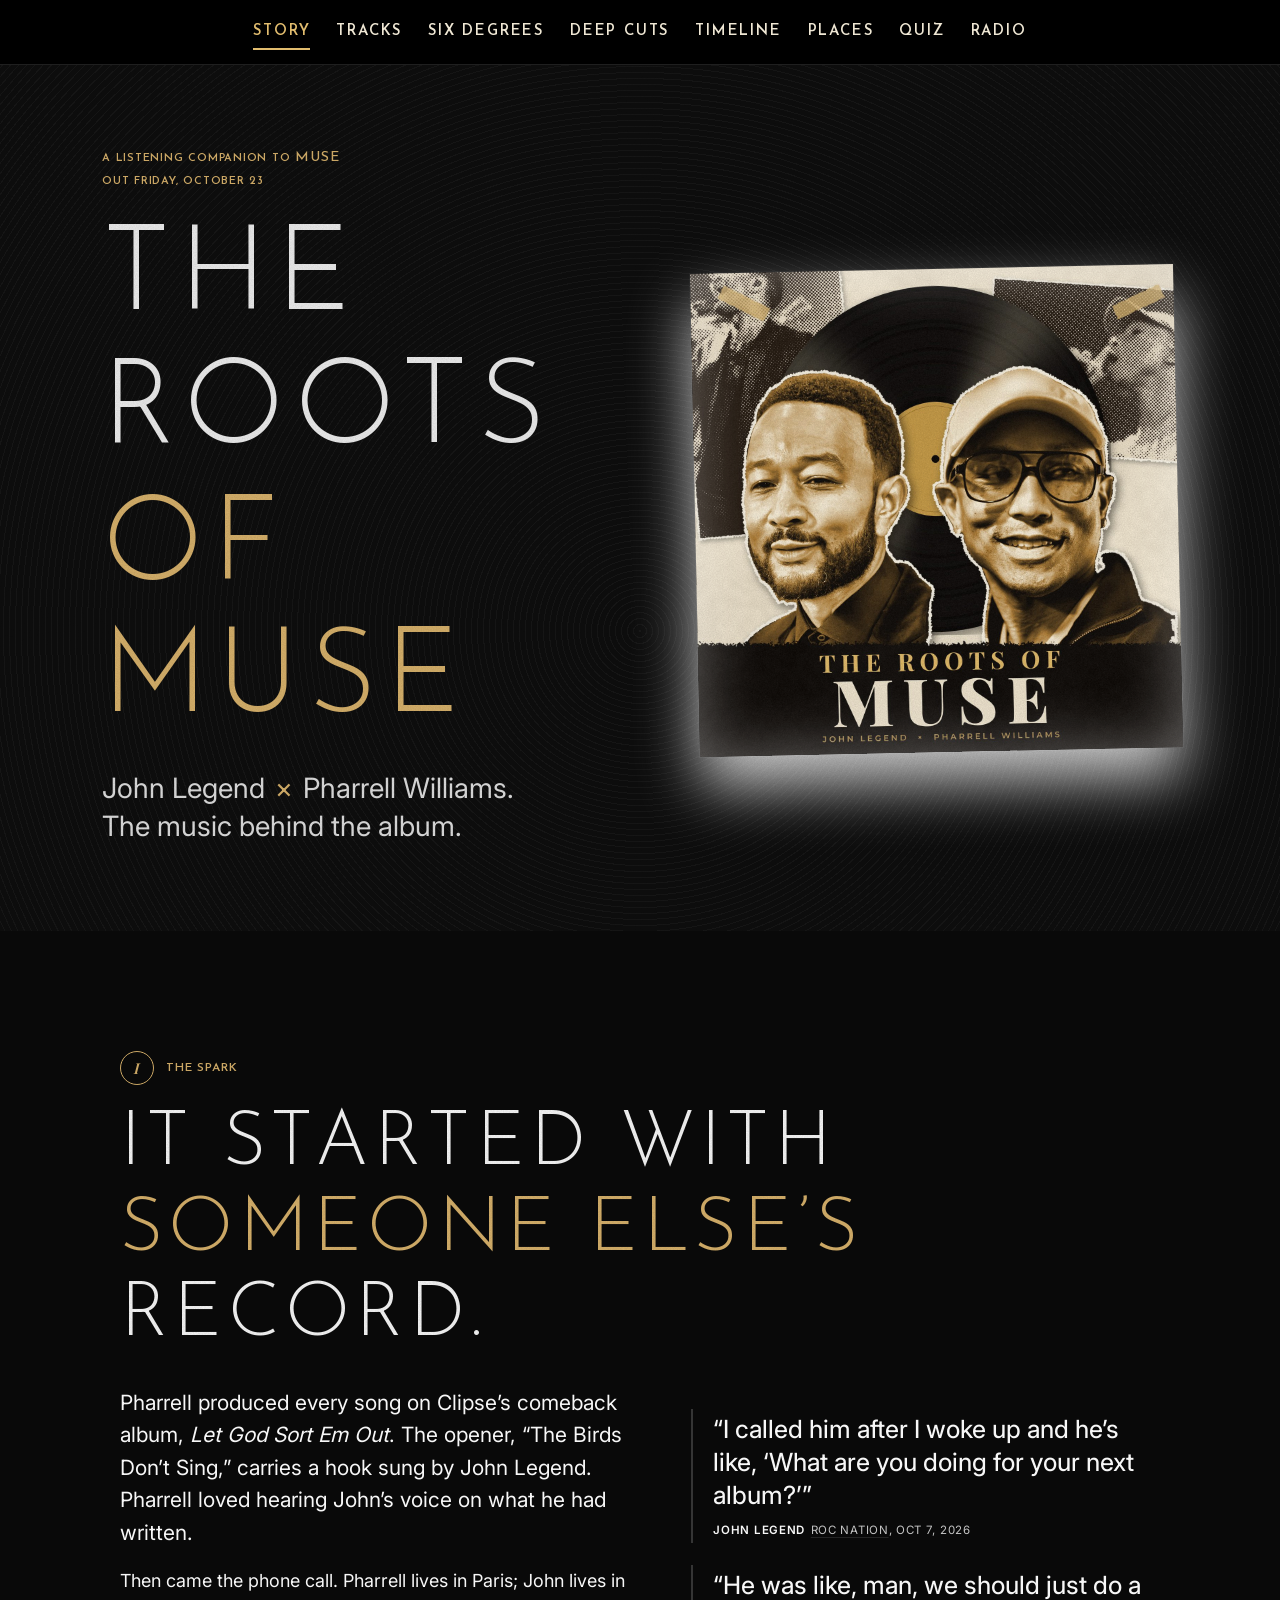
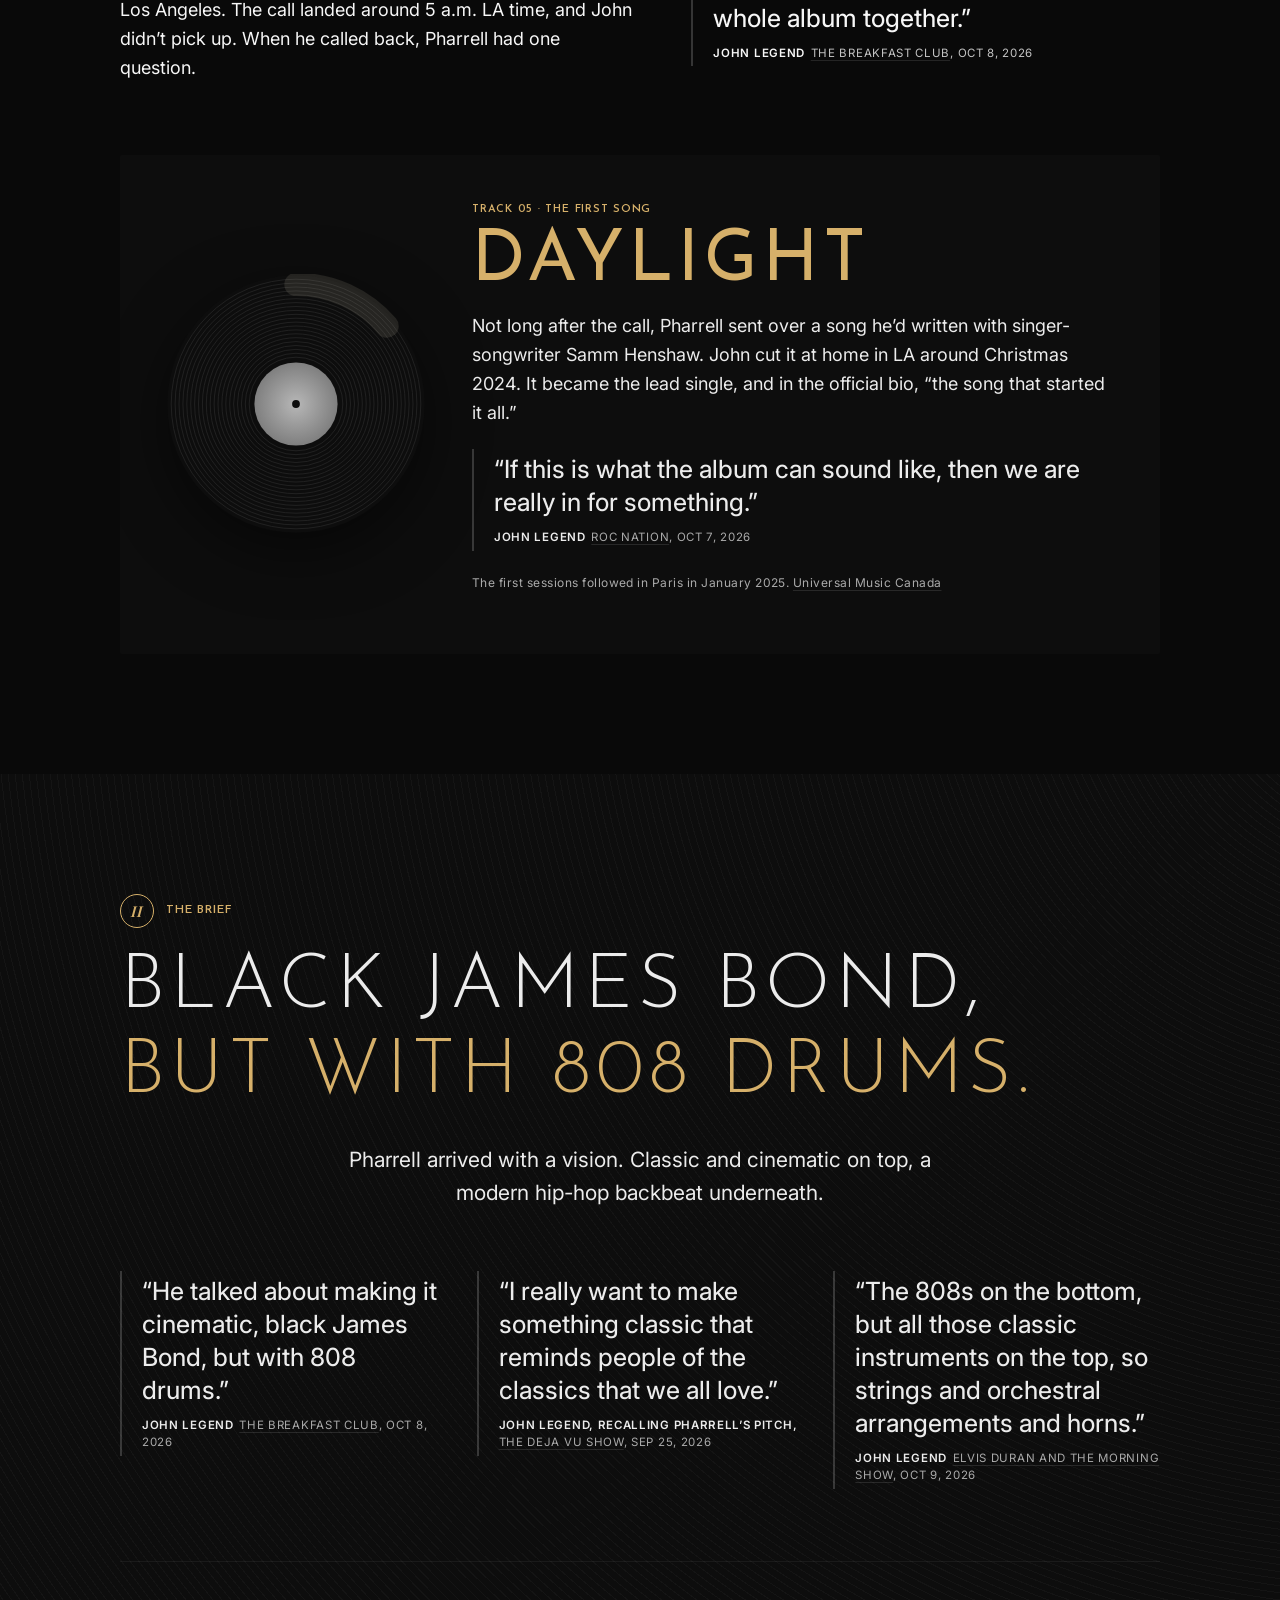
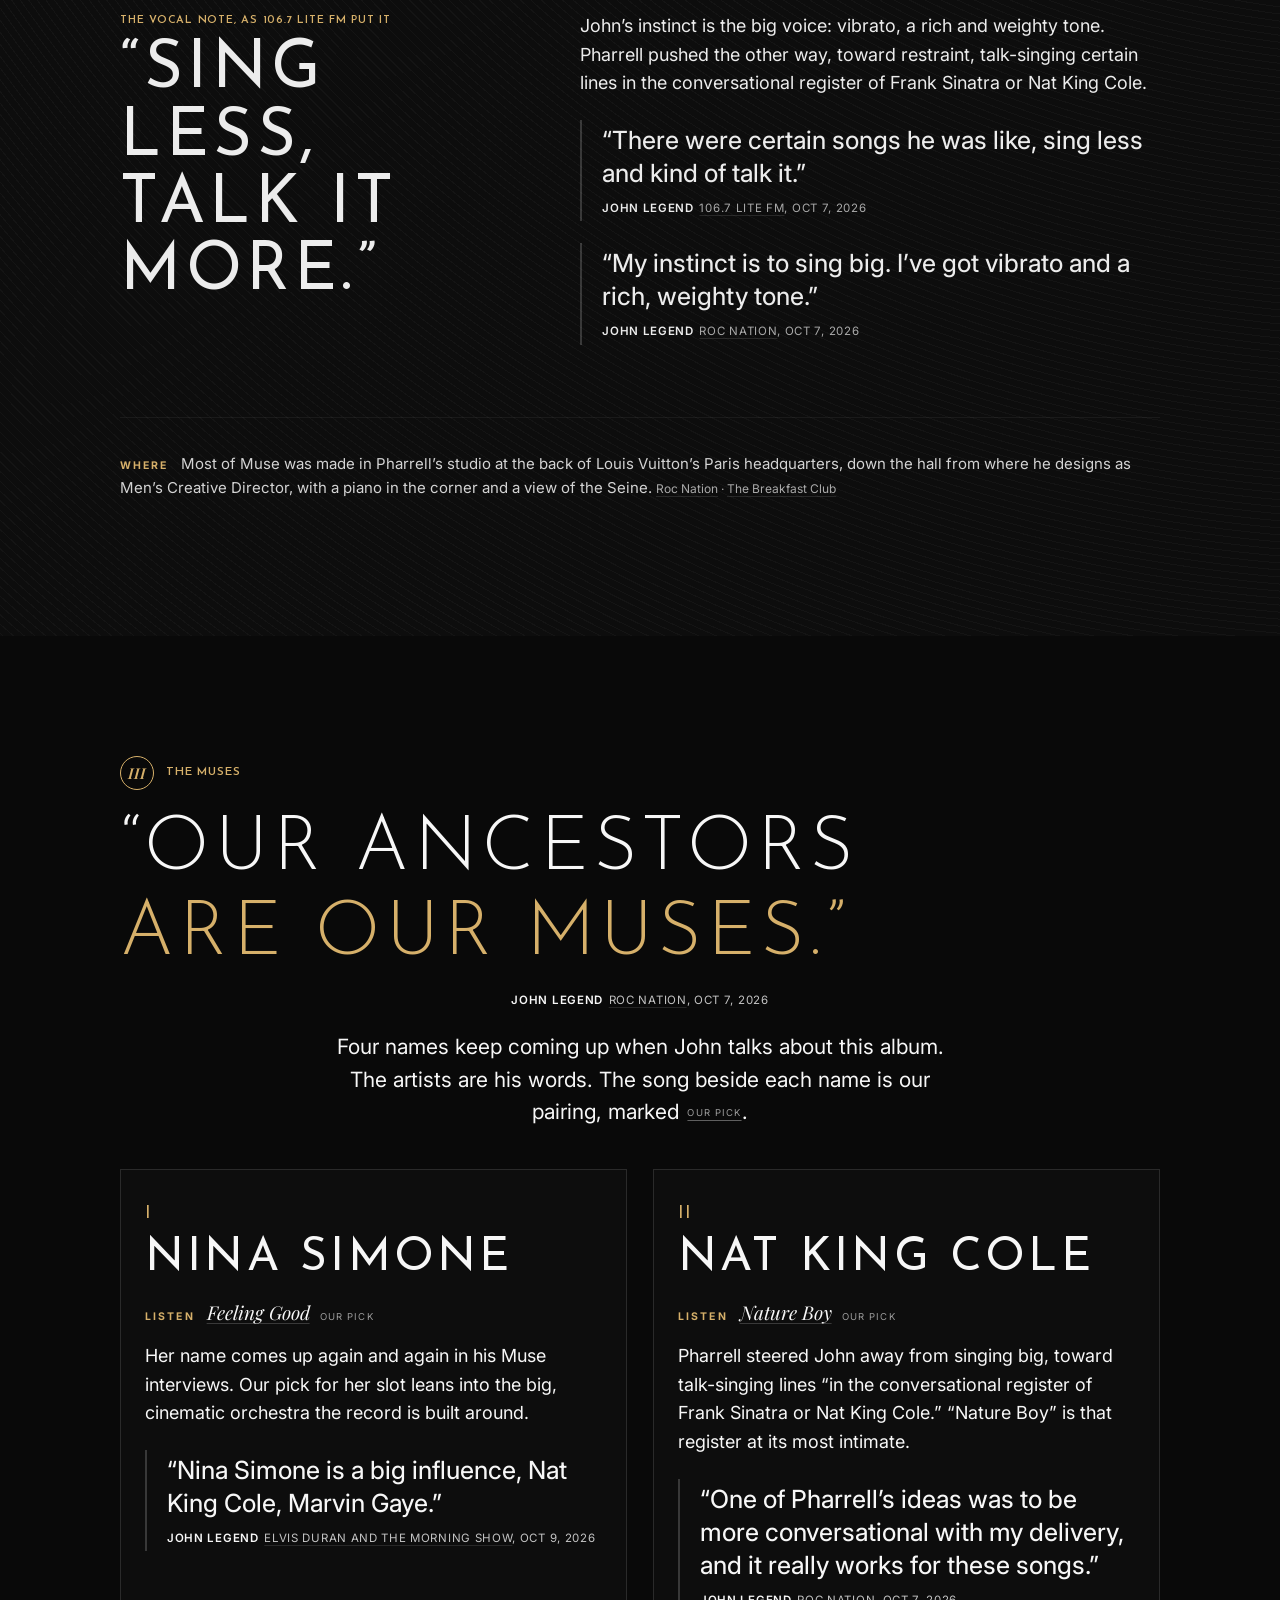
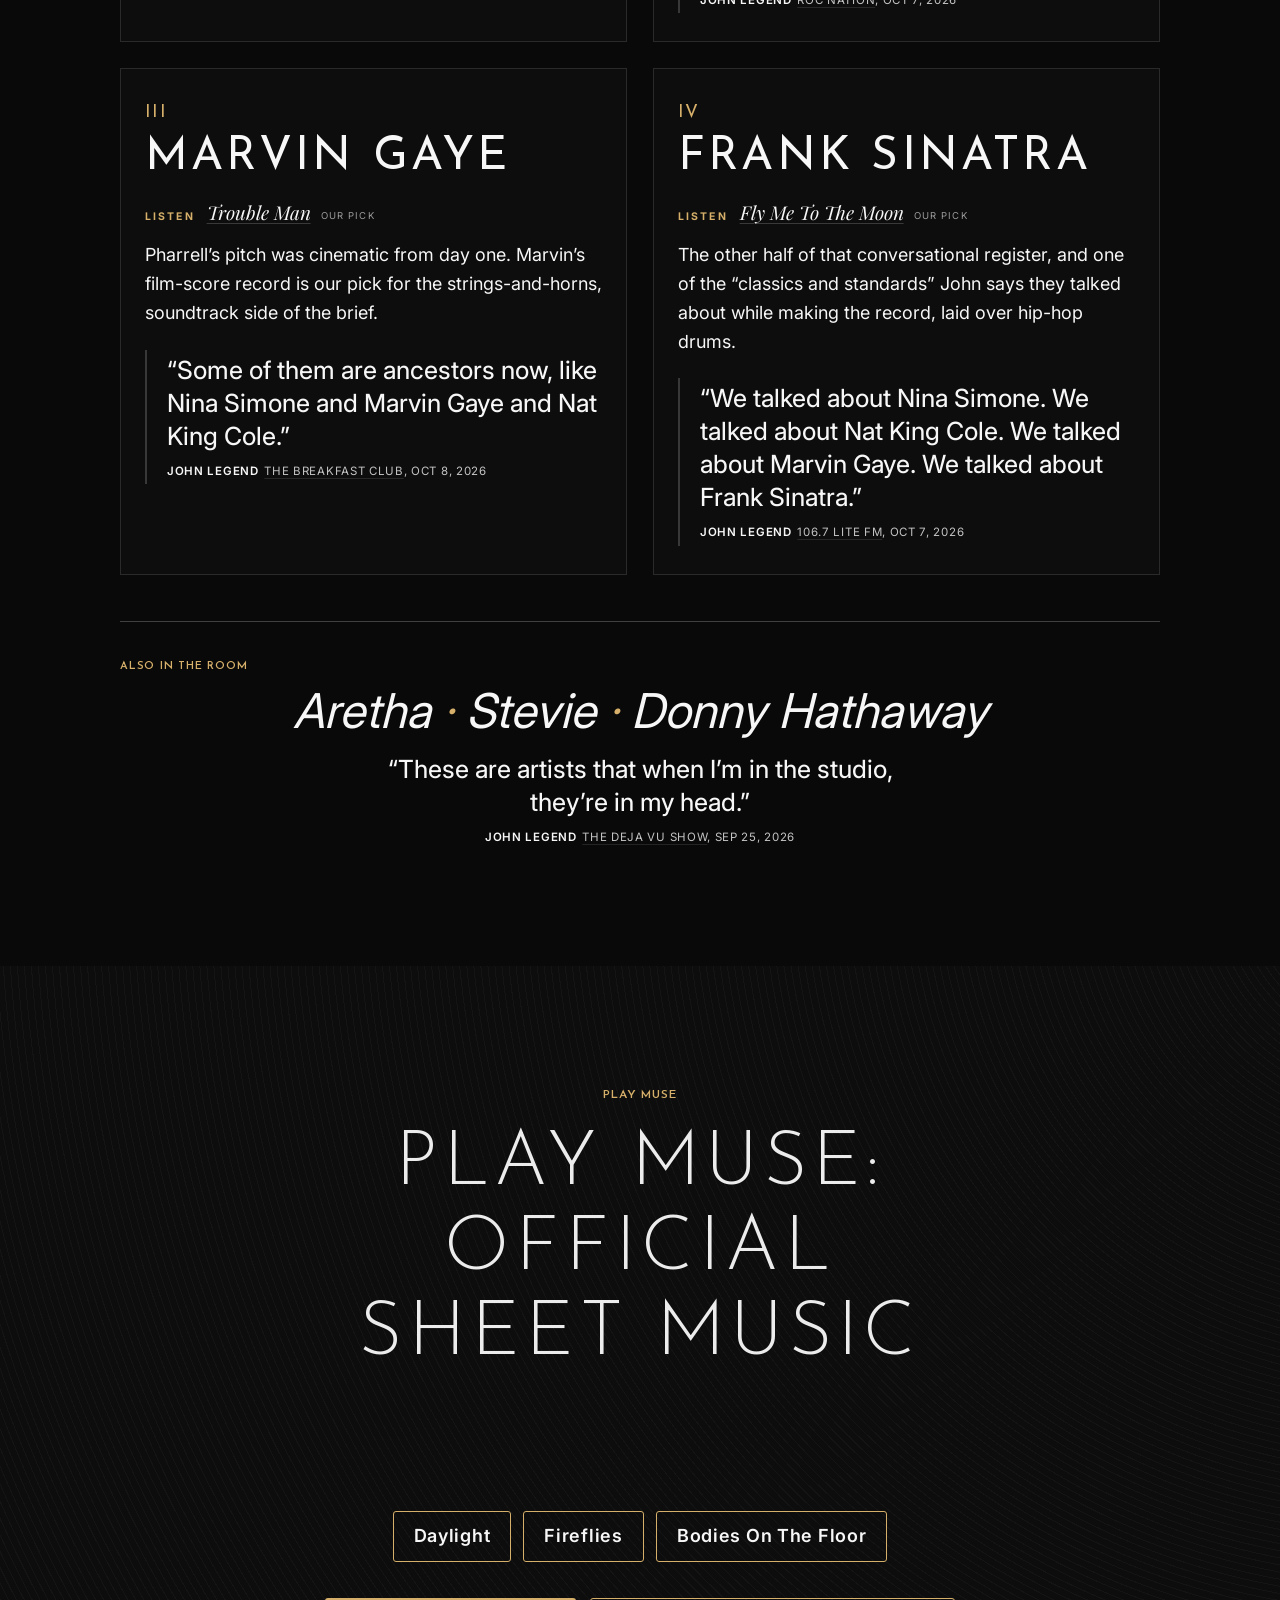
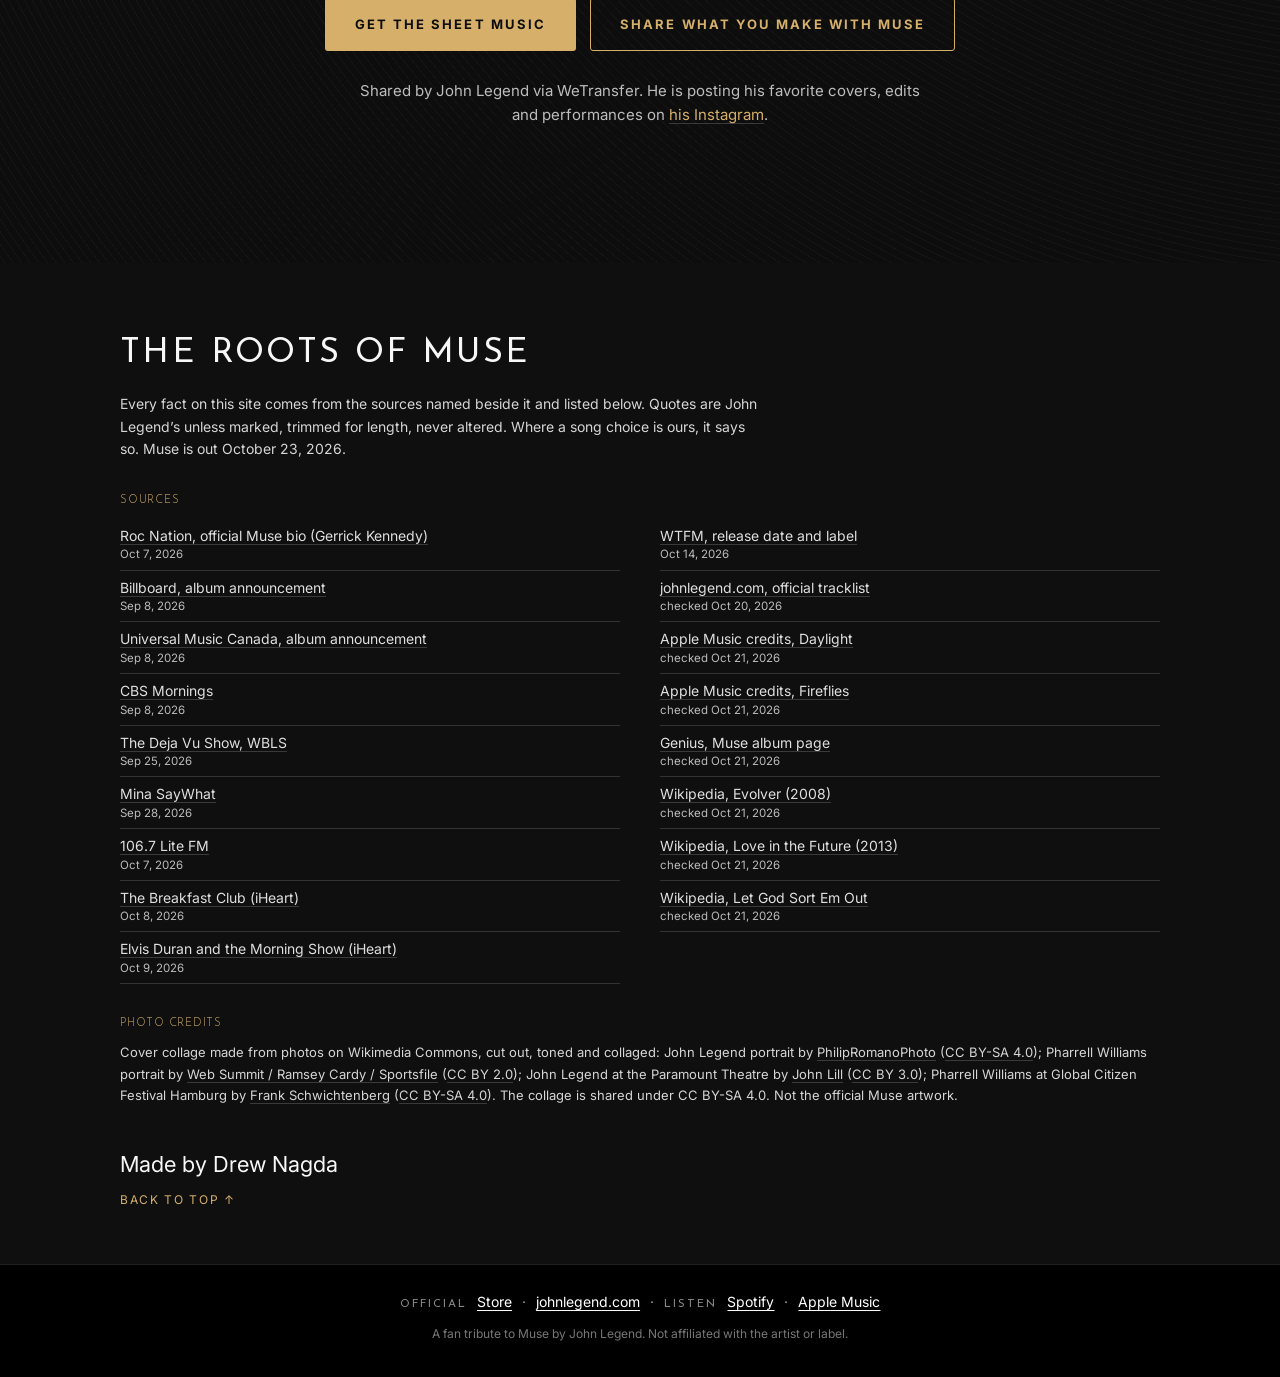
==== commit 1be0c9a8: "Add Play Muse sheet music section" ====
--- a/index.html
+++ b/index.html
@@ -140,6 +140,20 @@
   </div>
 </section>
 
+<section class="sec play dark" id="play" aria-labelledby="play-h">
+  <div class="wrap narrow">
+    <p class="eyebrow reveal">Play Muse</p>
+    <h2 id="play-h" class="reveal">Play Muse: official sheet music</h2>
+    <p class="lede center reveal">John Legend shared the sheet music for three songs from Muse, free to download from his official WeTransfer page.</p>
+    <ul class="play-list reveal">
+      <li>Daylight</li>
+      <li>Fireflies</li>
+      <li>Bodies On The Floor</li>
+    </ul>
+    <p class="play-btns reveal"><a class="btn" href="https://johnlegendmuse.wetransfer.com/" target="_blank" rel="noopener">Get the sheet music</a> <a class="btn btn-line" href="https://johnlegendmuse.wetransfer.com/" target="_blank" rel="noopener">Share what you make with Muse</a></p>
+    <p class="play-note center reveal">Shared by John Legend via WeTransfer. He is posting his favorite covers, edits and performances on <a href="https://www.instagram.com/reel/DfiI07_KATl/" target="_blank" rel="noopener">his Instagram</a>.</p>
+  </div>
+</section>
 <footer class="foot">
   <div class="wrap">
     <p class="foot-title">The Roots of Muse</p>
--- a/styles.css
+++ b/styles.css
@@ -196,3 +196,14 @@
   .toc{grid-area:toc;max-width:none}
   .h1-a,.h1-b{font-size:118px}
 }
+
+/* Play Muse */
+.play h2{text-align:center}
+.play .eyebrow{justify-content:center}
+.play-list{list-style:none;padding:0;margin:0 auto 36px;display:flex;flex-wrap:wrap;justify-content:center;gap:12px}
+.play-list li{border:1px solid #d6b06a;color:#f7f7f7;padding:10px 20px;border-radius:3px;font-weight:600;letter-spacing:.04em}
+.play-btns{display:flex;flex-wrap:wrap;justify-content:center;gap:14px;margin:0 0 28px}
+.btn.btn-line{background:transparent;color:#d6b06a;border:1px solid #d6b06a;padding:15px 29px}
+.btn.btn-line:hover{background:#d6b06a;color:#0d0d0d}
+.play-note{font-size:15px;color:#bdbdbd;max-width:560px}
+.play-note a{color:#d6b06a}
--- a/assets/rm.css
+++ b/assets/rm.css
@@ -42,3 +42,10 @@
 .egot{top:var(--rmnav)!important}
 .pl-mapwrap{top:var(--rmnav)!important}
 @media (min-width:900px){.deck-col{top:calc(var(--rmnav) + 24px)!important}}
+
+/* Oct 23: nav always fully visible (no sideways scroll), brighter and larger */
+.rm-nav-in{flex-wrap:wrap!important;overflow:visible!important;justify-content:center!important;gap:10px 26px!important;padding:14px 16px!important}
+.rm-nav a{font-size:15px!important;font-weight:600!important;letter-spacing:.12em!important;color:#efe7d4!important}
+.rm-nav a[aria-current=page]{color:#e2bd6f!important;box-shadow:inset 0 -2px 0 #e2bd6f!important}
+@media(max-width:700px){.rm-nav-in{display:grid!important;grid-template-columns:repeat(4,auto);justify-content:space-between!important;gap:12px 10px!important;padding:12px 14px!important}.rm-nav a{font-size:13.5px!important;letter-spacing:.08em!important;text-align:center;padding:6px 0!important}}
+@media(max-width:360px){.rm-nav a{font-size:12px!important;letter-spacing:.04em!important}}
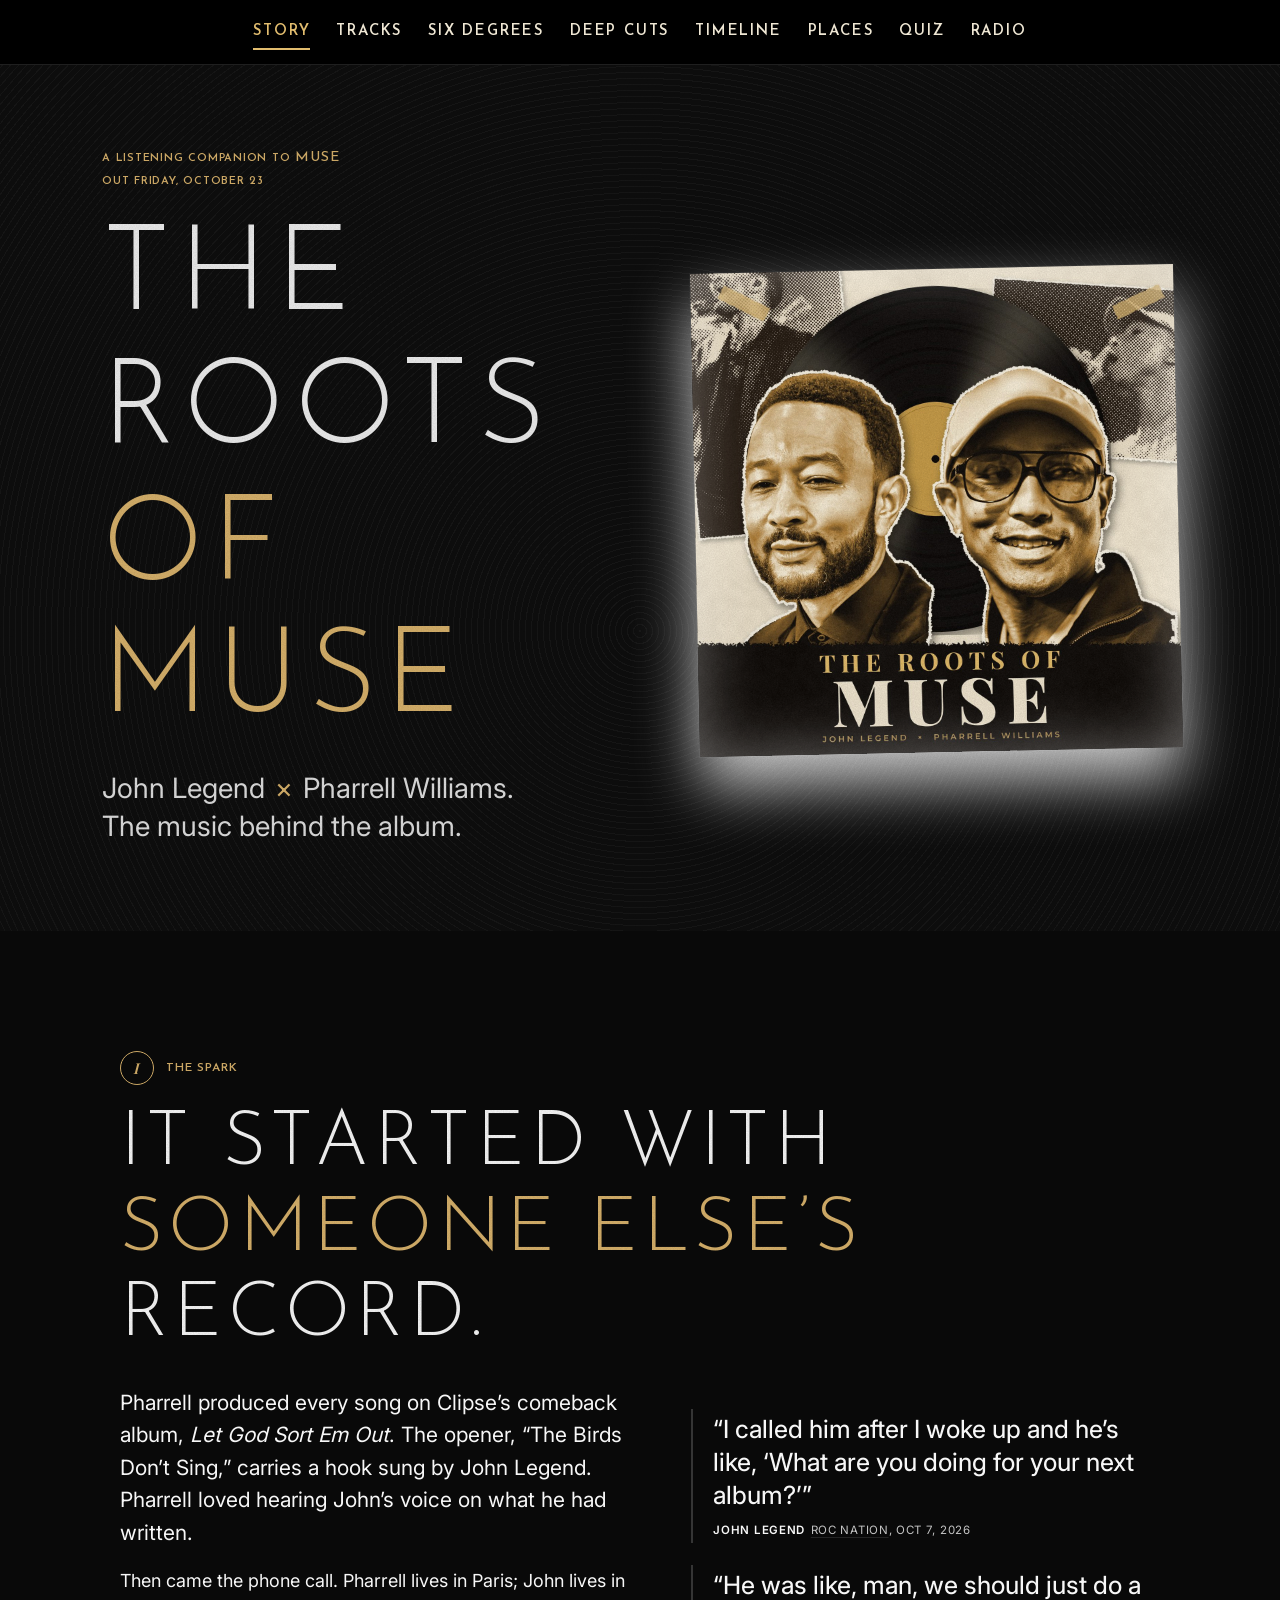
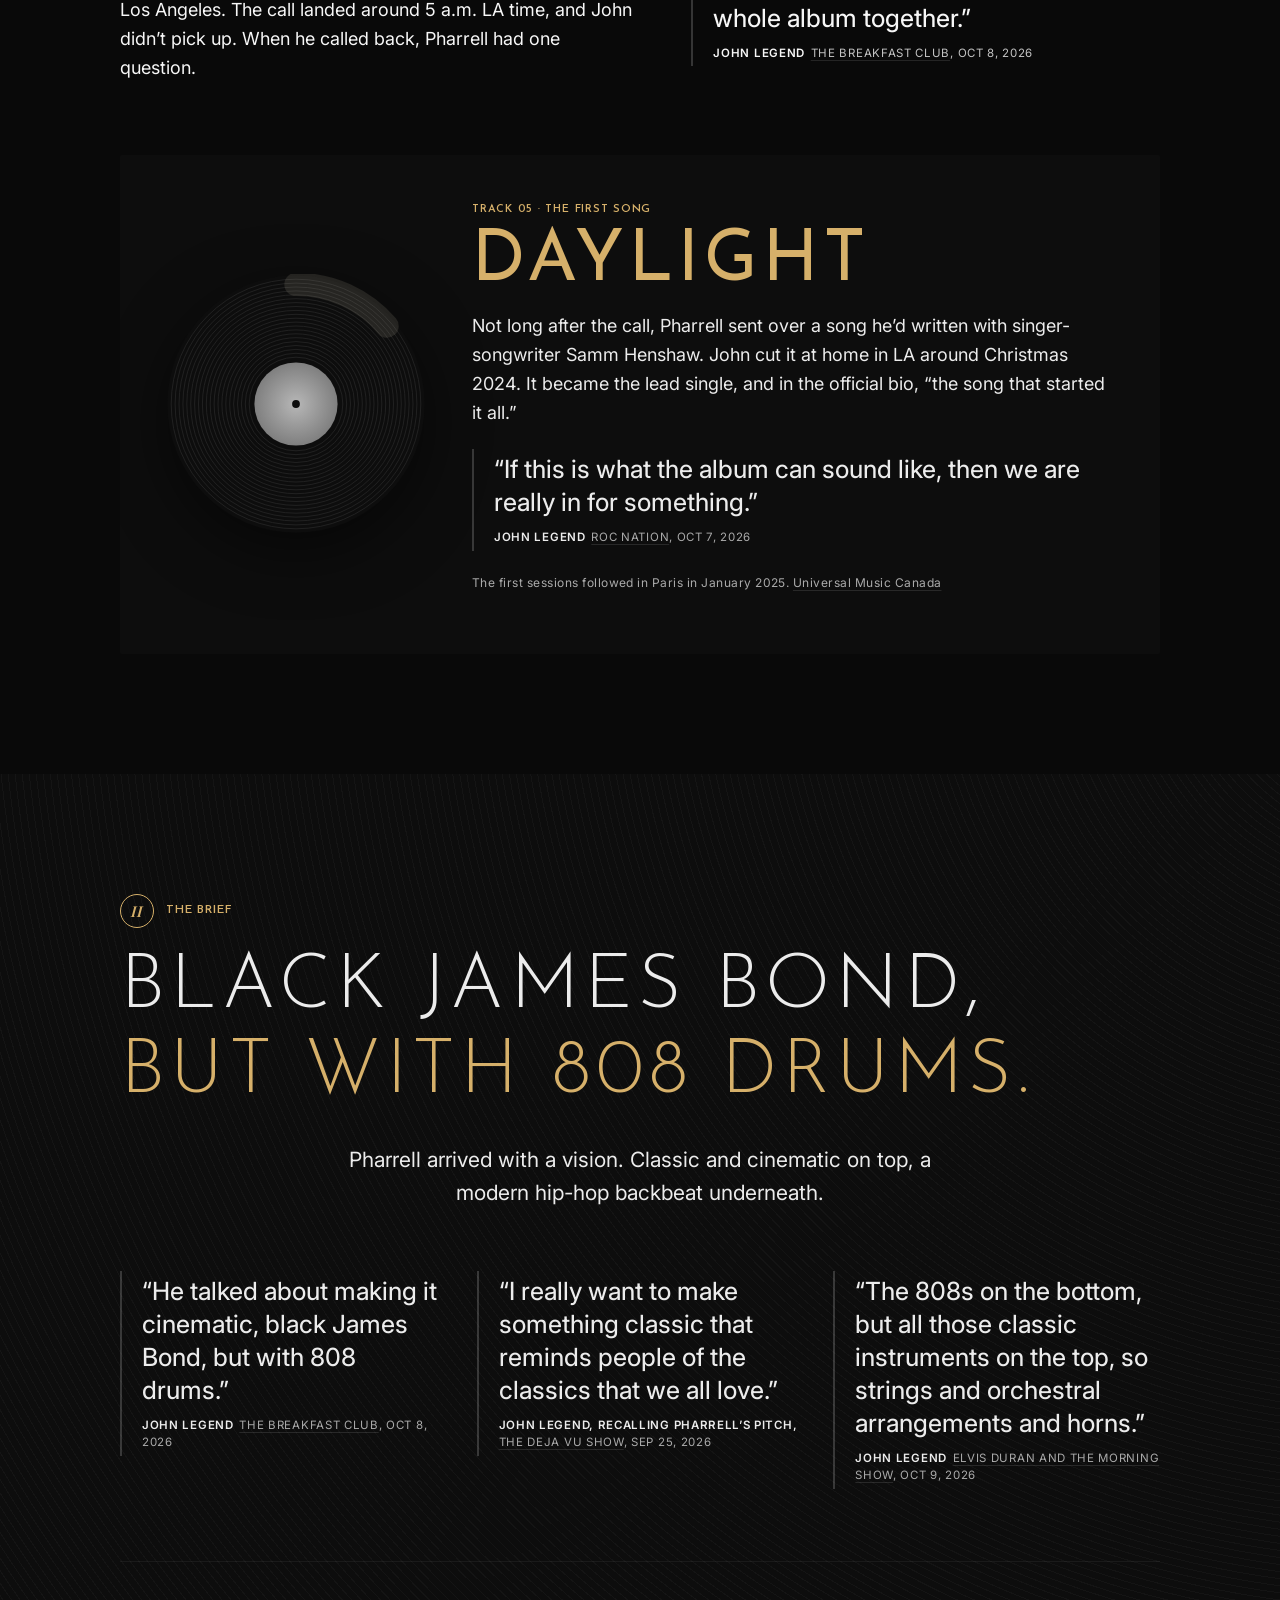
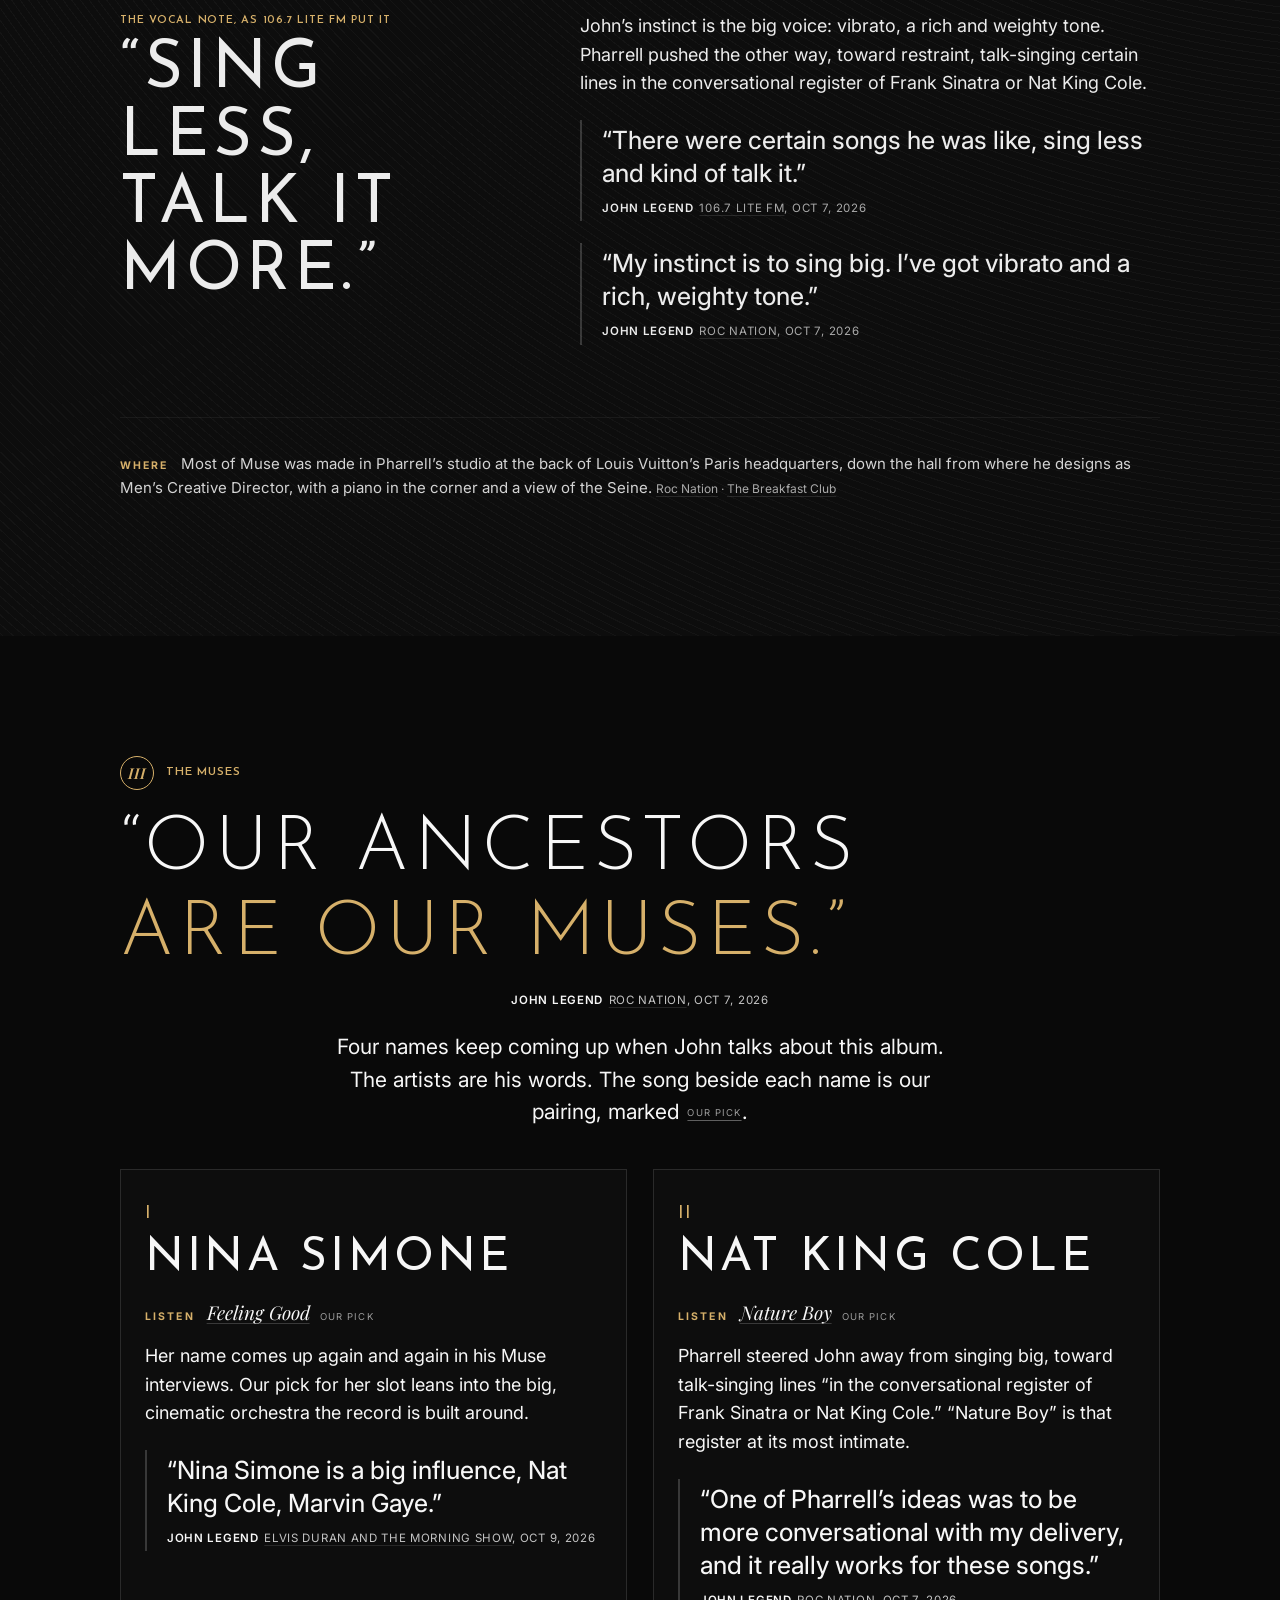
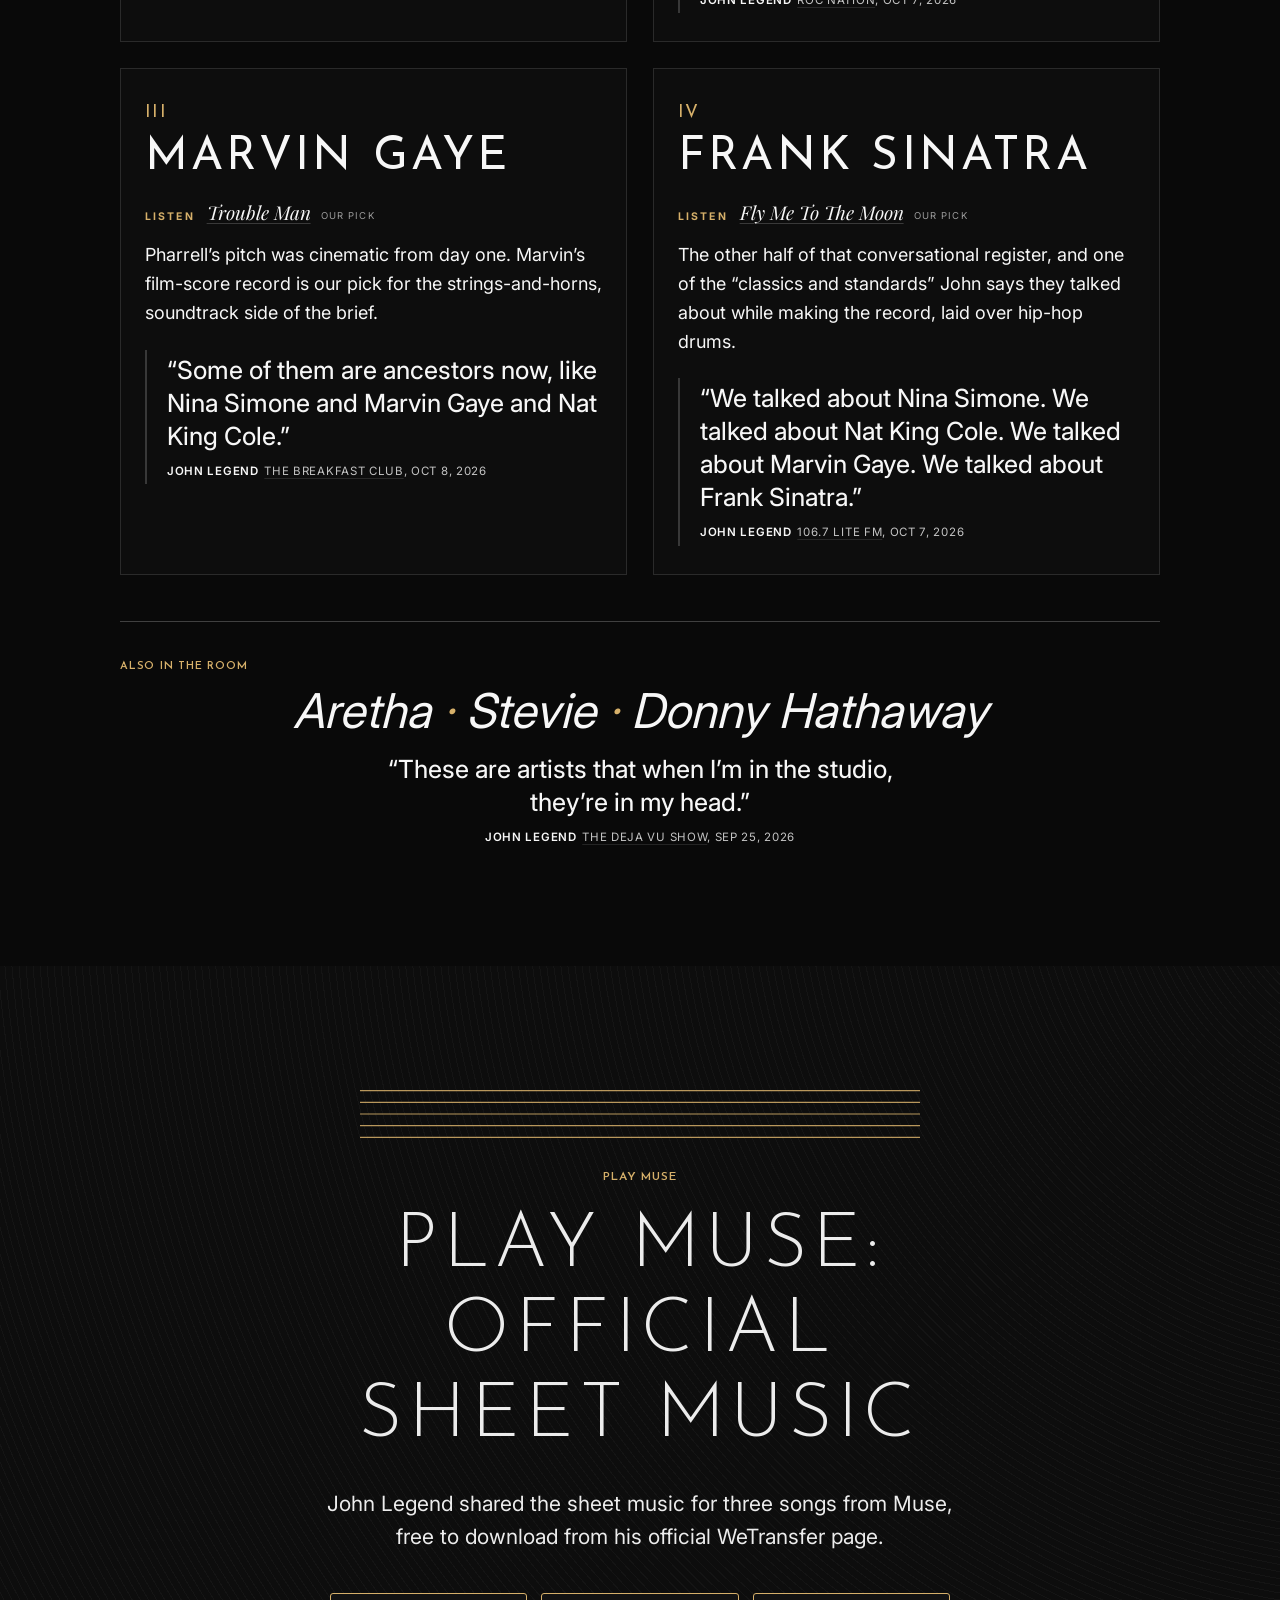
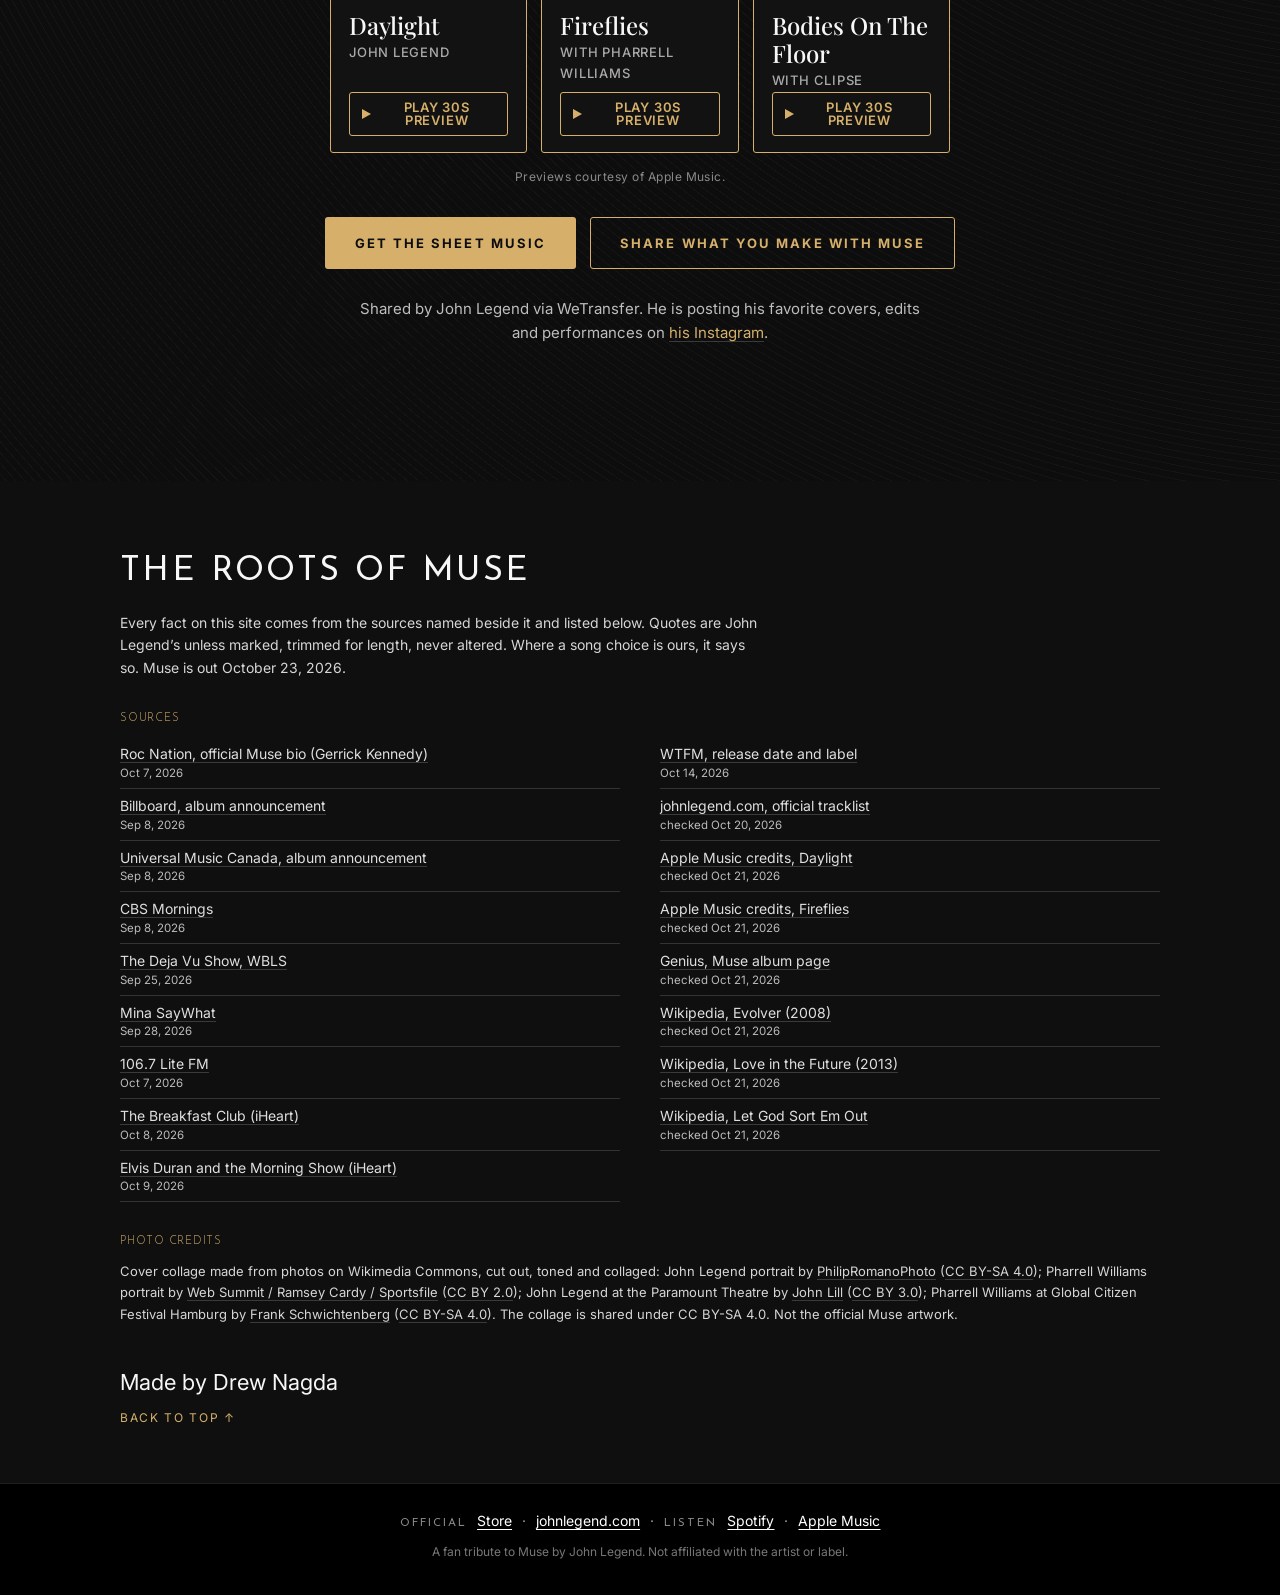
==== commit 92cebba4: "Animate Play Muse: staff draw-in, drifting notes, 30s previews, share pulse" ====
--- a/index.html
+++ b/index.html
@@ -25,6 +25,7 @@
 <link rel="apple-touch-icon" href="apple-touch-icon.png">
 <link rel="stylesheet" href="styles.css">
 <script src="script.js"></script>
+<script src="play.js" defer></script>
 <link rel="stylesheet" href="/assets/rm.css">
 </head>
 <body class="rm-type">
@@ -142,15 +143,18 @@
 
 <section class="sec play dark" id="play" aria-labelledby="play-h">
   <div class="wrap narrow">
+    <svg width="0" height="0" style="position:absolute" aria-hidden="true"><symbol id="pm-n1" viewBox="0 0 20 32"><ellipse cx="7" cy="26" rx="6.5" ry="4.6" transform="rotate(-20 7 26)"/><rect x="12.2" y="2" width="1.8" height="24"/></symbol><symbol id="pm-n2" viewBox="0 0 34 32"><ellipse cx="7" cy="26" rx="6.5" ry="4.6" transform="rotate(-20 7 26)"/><ellipse cx="27" cy="22" rx="6.5" ry="4.6" transform="rotate(-20 27 22)"/><rect x="12.2" y="3" width="1.8" height="23"/><rect x="32.2" y="0" width="1.8" height="22"/><polygon points="12.2,2 34,-1 34,3 12.2,6"/></symbol></svg>
+    <svg class="pm-staff" viewBox="0 0 600 72" preserveAspectRatio="none" aria-hidden="true"><line x1="0" y1="6" x2="600" y2="6" pathLength="1" style="--i:0"/><line x1="0" y1="21" x2="600" y2="21" pathLength="1" style="--i:1"/><line x1="0" y1="36" x2="600" y2="36" pathLength="1" style="--i:2"/><line x1="0" y1="51" x2="600" y2="51" pathLength="1" style="--i:3"/><line x1="0" y1="66" x2="600" y2="66" pathLength="1" style="--i:4"/></svg>
     <p class="eyebrow reveal">Play Muse</p>
     <h2 id="play-h" class="reveal">Play Muse: official sheet music</h2>
     <p class="lede center reveal">John Legend shared the sheet music for three songs from Muse, free to download from his official WeTransfer page.</p>
-    <ul class="play-list reveal">
-      <li>Daylight</li>
-      <li>Fireflies</li>
-      <li>Bodies On The Floor</li>
+    <ul class="play-list pm-list">
+      <li class="pm-song" data-src="https://audio-ssl.itunes.apple.com/itunes-assets/AudioPreview221/v4/05/15/51/05155131-9ef7-595a-e228-3287d780aaf7/mzaf_6707953265212836654.plus.aac.p.m4a"><span class="pm-notes" aria-hidden="true"><svg class="pm-note pm-n1" style="top:18%;animation-delay:0s;animation-duration:11s"><use href="#pm-n1"/></svg><svg class="pm-note pm-n2" style="top:58%;animation-delay:-4s;animation-duration:14s"><use href="#pm-n2"/></svg><svg class="pm-note pm-n1" style="top:36%;animation-delay:-8s;animation-duration:12s"><use href="#pm-n1"/></svg><svg class="pm-note pm-n1" style="top:70%;animation-delay:-2s;animation-duration:16s"><use href="#pm-n1"/></svg></span><span class="pm-name">Daylight</span><span class="pm-by">John Legend</span><button class="pm-play" type="button" aria-pressed="false" aria-label="Play 30s preview of Daylight"><span class="pm-ico" aria-hidden="true"></span><span class="pm-lbl">Play 30s preview</span></button></li>
+      <li class="pm-song" data-src="https://audio-ssl.itunes.apple.com/itunes-assets/AudioPreview221/v4/d5/8a/dd/d58add12-4f30-739f-71e7-f04c5bfed464/mzaf_16236828127048642043.plus.aac.p.m4a"><span class="pm-notes" aria-hidden="true"><svg class="pm-note pm-n1" style="top:18%;animation-delay:0s;animation-duration:11s"><use href="#pm-n1"/></svg><svg class="pm-note pm-n2" style="top:58%;animation-delay:-4s;animation-duration:14s"><use href="#pm-n2"/></svg><svg class="pm-note pm-n1" style="top:36%;animation-delay:-8s;animation-duration:12s"><use href="#pm-n1"/></svg><svg class="pm-note pm-n1" style="top:70%;animation-delay:-2s;animation-duration:16s"><use href="#pm-n1"/></svg></span><span class="pm-name">Fireflies</span><span class="pm-by">with Pharrell Williams</span><button class="pm-play" type="button" aria-pressed="false" aria-label="Play 30s preview of Fireflies"><span class="pm-ico" aria-hidden="true"></span><span class="pm-lbl">Play 30s preview</span></button></li>
+      <li class="pm-song" data-src="https://audio-ssl.itunes.apple.com/itunes-assets/AudioPreview221/v4/03/b2/9c/03b29cd2-47df-63ea-da9a-aa8bff8f549b/mzaf_10852846173799904910.plus.aac.p.m4a"><span class="pm-notes" aria-hidden="true"><svg class="pm-note pm-n1" style="top:18%;animation-delay:0s;animation-duration:11s"><use href="#pm-n1"/></svg><svg class="pm-note pm-n2" style="top:58%;animation-delay:-4s;animation-duration:14s"><use href="#pm-n2"/></svg><svg class="pm-note pm-n1" style="top:36%;animation-delay:-8s;animation-duration:12s"><use href="#pm-n1"/></svg><svg class="pm-note pm-n1" style="top:70%;animation-delay:-2s;animation-duration:16s"><use href="#pm-n1"/></svg></span><span class="pm-name">Bodies On The Floor</span><span class="pm-by">with Clipse</span><button class="pm-play" type="button" aria-pressed="false" aria-label="Play 30s preview of Bodies On The Floor"><span class="pm-ico" aria-hidden="true"></span><span class="pm-lbl">Play 30s preview</span></button></li>
     </ul>
-    <p class="play-btns reveal"><a class="btn" href="https://johnlegendmuse.wetransfer.com/" target="_blank" rel="noopener">Get the sheet music</a> <a class="btn btn-line" href="https://johnlegendmuse.wetransfer.com/" target="_blank" rel="noopener">Share what you make with Muse</a></p>
+    <p class="pm-credit center">Previews courtesy of Apple Music.</p>
+    <p class="play-btns reveal"><a class="btn" href="https://johnlegendmuse.wetransfer.com/" target="_blank" rel="noopener">Get the sheet music</a> <a class="btn btn-line pm-pulse" href="https://johnlegendmuse.wetransfer.com/" target="_blank" rel="noopener">Share what you make with Muse</a></p>
     <p class="play-note center reveal">Shared by John Legend via WeTransfer. He is posting his favorite covers, edits and performances on <a href="https://www.instagram.com/reel/DfiI07_KATl/" target="_blank" rel="noopener">his Instagram</a>.</p>
   </div>
 </section>
--- a/styles.css
+++ b/styles.css
@@ -207,3 +207,44 @@
 .btn.btn-line:hover{background:#d6b06a;color:#0d0d0d}
 .play-note{font-size:15px;color:#bdbdbd;max-width:560px}
 .play-note a{color:#d6b06a}
+
+/* Play Muse motion */
+.pm-staff{display:block;width:100%;max-width:560px;height:56px;margin:0 auto 26px;overflow:visible}
+.pm-staff line{stroke:#d6b06a;stroke-width:1.2;vector-effect:non-scaling-stroke;stroke-dasharray:1;stroke-dashoffset:1;opacity:.85}
+.play.on .pm-staff line{animation:pmDraw 1.4s cubic-bezier(.6,0,.2,1) forwards;animation-delay:calc(var(--i)*.14s)}
+@keyframes pmDraw{to{stroke-dashoffset:0}}
+.pm-list{display:grid;grid-template-columns:1fr;gap:14px;max-width:620px}
+@media (min-width:760px){.pm-list{grid-template-columns:repeat(3,1fr)}}
+.play-list li.pm-song{position:relative;overflow:hidden;display:flex;flex-direction:column;align-items:flex-start;gap:2px;padding:18px 18px 16px;min-height:132px;text-align:left;background:#121212;opacity:0;transform:translateY(14px);transition:opacity .6s ease,transform .6s ease,border-color .3s}
+.play.on li.pm-song{opacity:1;transform:none}
+.play.on li.pm-song:nth-child(2){transition-delay:.15s}
+.play.on li.pm-song:nth-child(3){transition-delay:.3s}
+.pm-name{font-family:var(--serif);font-weight:500;font-size:24px;line-height:1.15;letter-spacing:0;color:#f7f7f7;position:relative}
+.pm-by{font-size:13px;font-weight:500;letter-spacing:.06em;text-transform:uppercase;color:#aaaaaa;position:relative}
+.pm-play{position:relative;margin-top:auto;display:inline-flex;align-items:center;gap:9px;background:transparent;color:#d6b06a;border:1px solid #d6b06a;border-radius:3px;padding:8px 14px 8px 12px;font:600 13px/1 var(--sans);letter-spacing:.06em;text-transform:uppercase;cursor:pointer}
+.pm-play:hover,.pm-play[aria-pressed="true"]{background:#d6b06a;color:#0d0d0d}
+.pm-ico{width:0;height:0;border-left:9px solid currentColor;border-top:5.5px solid transparent;border-bottom:5.5px solid transparent}
+.pm-play[aria-pressed="true"] .pm-ico{width:9px;height:11px;border:0;border-left:3px solid currentColor;border-right:3px solid currentColor}
+.pm-notes{position:absolute;inset:0;pointer-events:none}
+.pm-note{position:absolute;left:0;width:16px;height:26px;fill:#d6b06a;opacity:0;animation:pmDrift 12s linear infinite;animation-play-state:paused}
+.pm-note.pm-n2{width:26px}
+.play.on .pm-note{animation-play-state:running}
+@keyframes pmDrift{0%{transform:translate(-30px,0);opacity:0}12%{opacity:.32}50%{transform:translate(calc(var(--w,320px)*.5),-8px)}88%{opacity:.32}100%{transform:translate(var(--w,320px),0);opacity:0}}
+.pm-song.playing{border-color:#f7f7f7}
+.pm-song.playing .pm-note use{transform-box:fill-box;transform-origin:center;animation:pmBeat .52s ease-in-out infinite alternate}
+.pm-song.playing .pm-note{fill:#f0d394}
+@keyframes pmBeat{from{transform:scale(1);opacity:.55}to{transform:scale(1.35);opacity:1}}
+.pm-credit{font-size:12px;color:#8a8a8a;margin:-22px 0 30px;letter-spacing:.04em}
+.btn.pm-pulse{position:relative;overflow:visible}
+.btn.pm-pulse::after{content:"";position:absolute;inset:-1px;border:1px solid #d6b06a;border-radius:inherit;opacity:0;pointer-events:none}
+.play.on .btn.pm-pulse::after{animation:pmRing 2.6s ease-out 1.6s infinite}
+@keyframes pmRing{0%{transform:scale(1);opacity:.7}70%,100%{transform:scale(1.18,1.5);opacity:0}}
+@media (prefers-reduced-motion:reduce){
+  .pm-staff line{stroke-dashoffset:0;animation:none!important}
+  .play-list li.pm-song{opacity:1;transform:none;transition:none}
+  .pm-note{animation:none!important;opacity:.25}
+  .pm-note:nth-child(1){left:52%}.pm-note:nth-child(2){left:70%}.pm-note:nth-child(3){left:84%}.pm-note:nth-child(4){left:62%}
+  .pm-song.playing .pm-note use{animation:none!important}
+  .pm-song.playing .pm-note{opacity:.8}
+  .btn.pm-pulse::after{animation:none!important}
+}
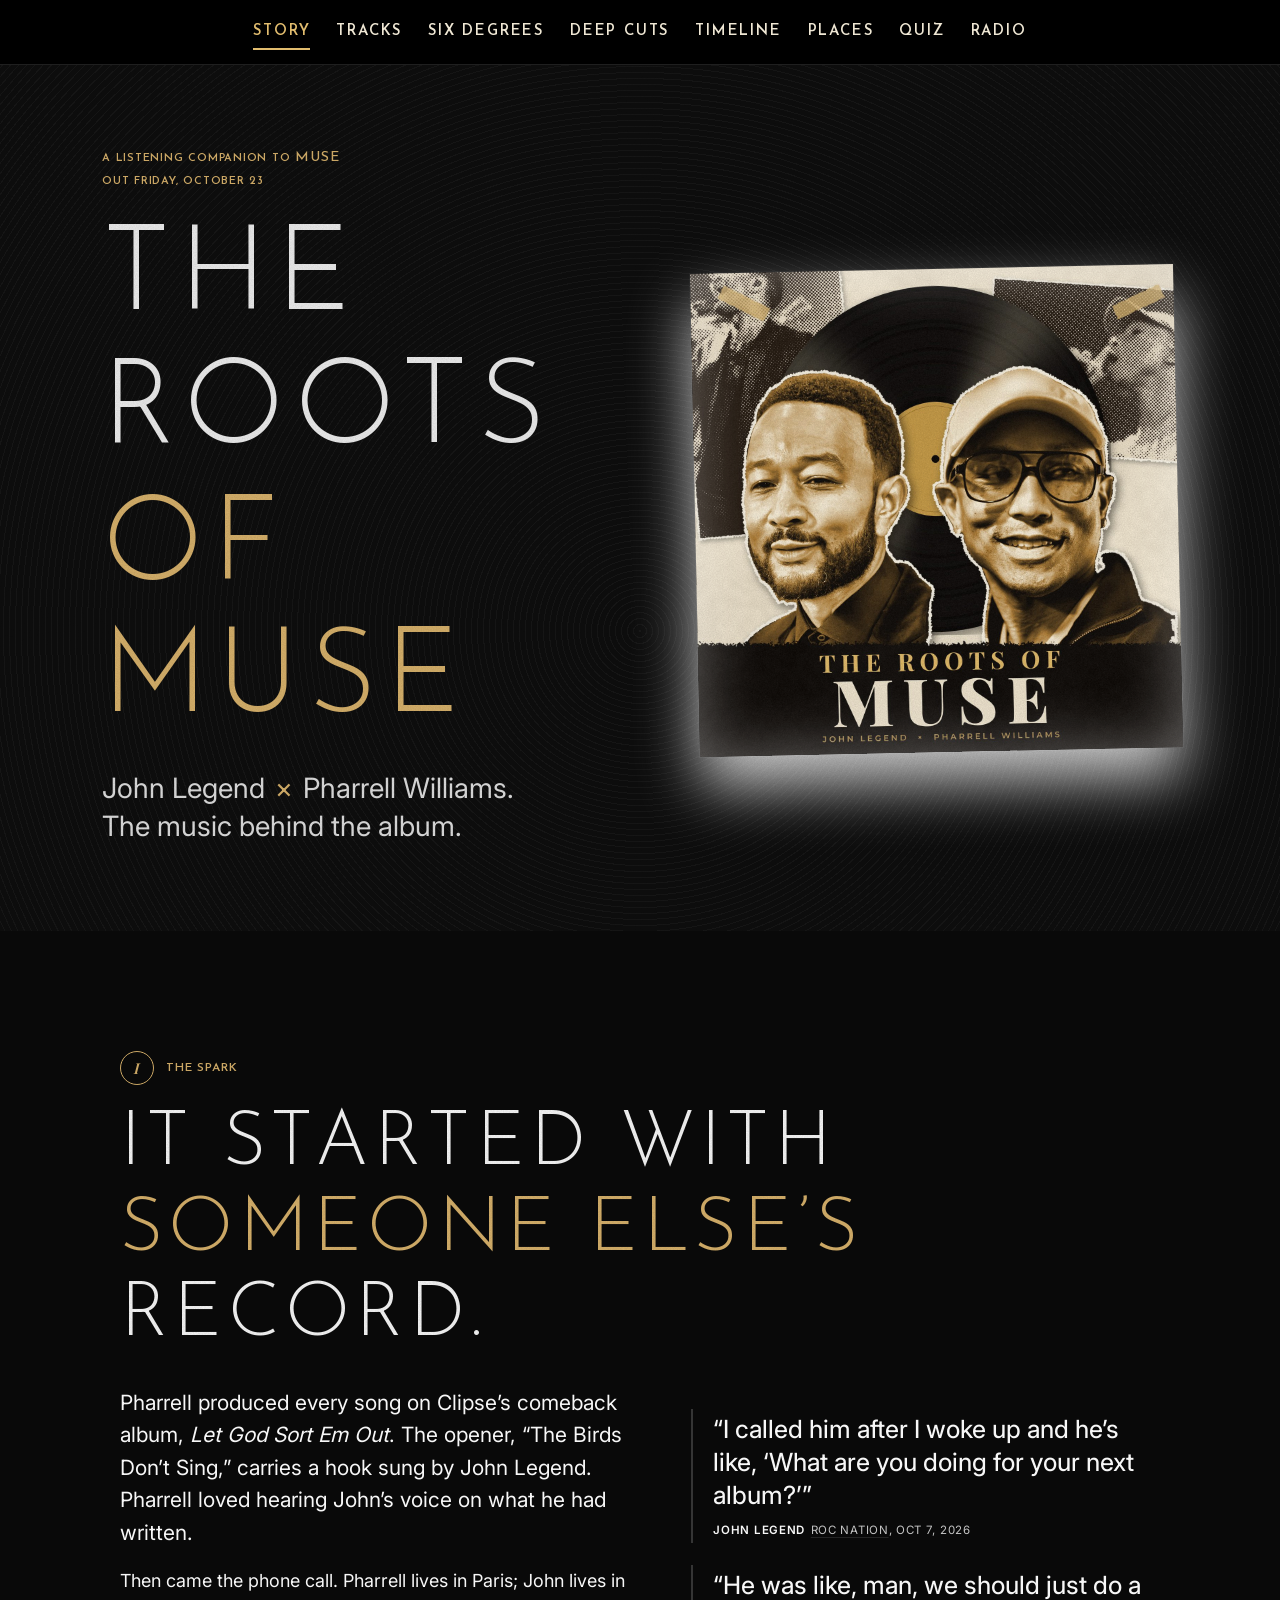
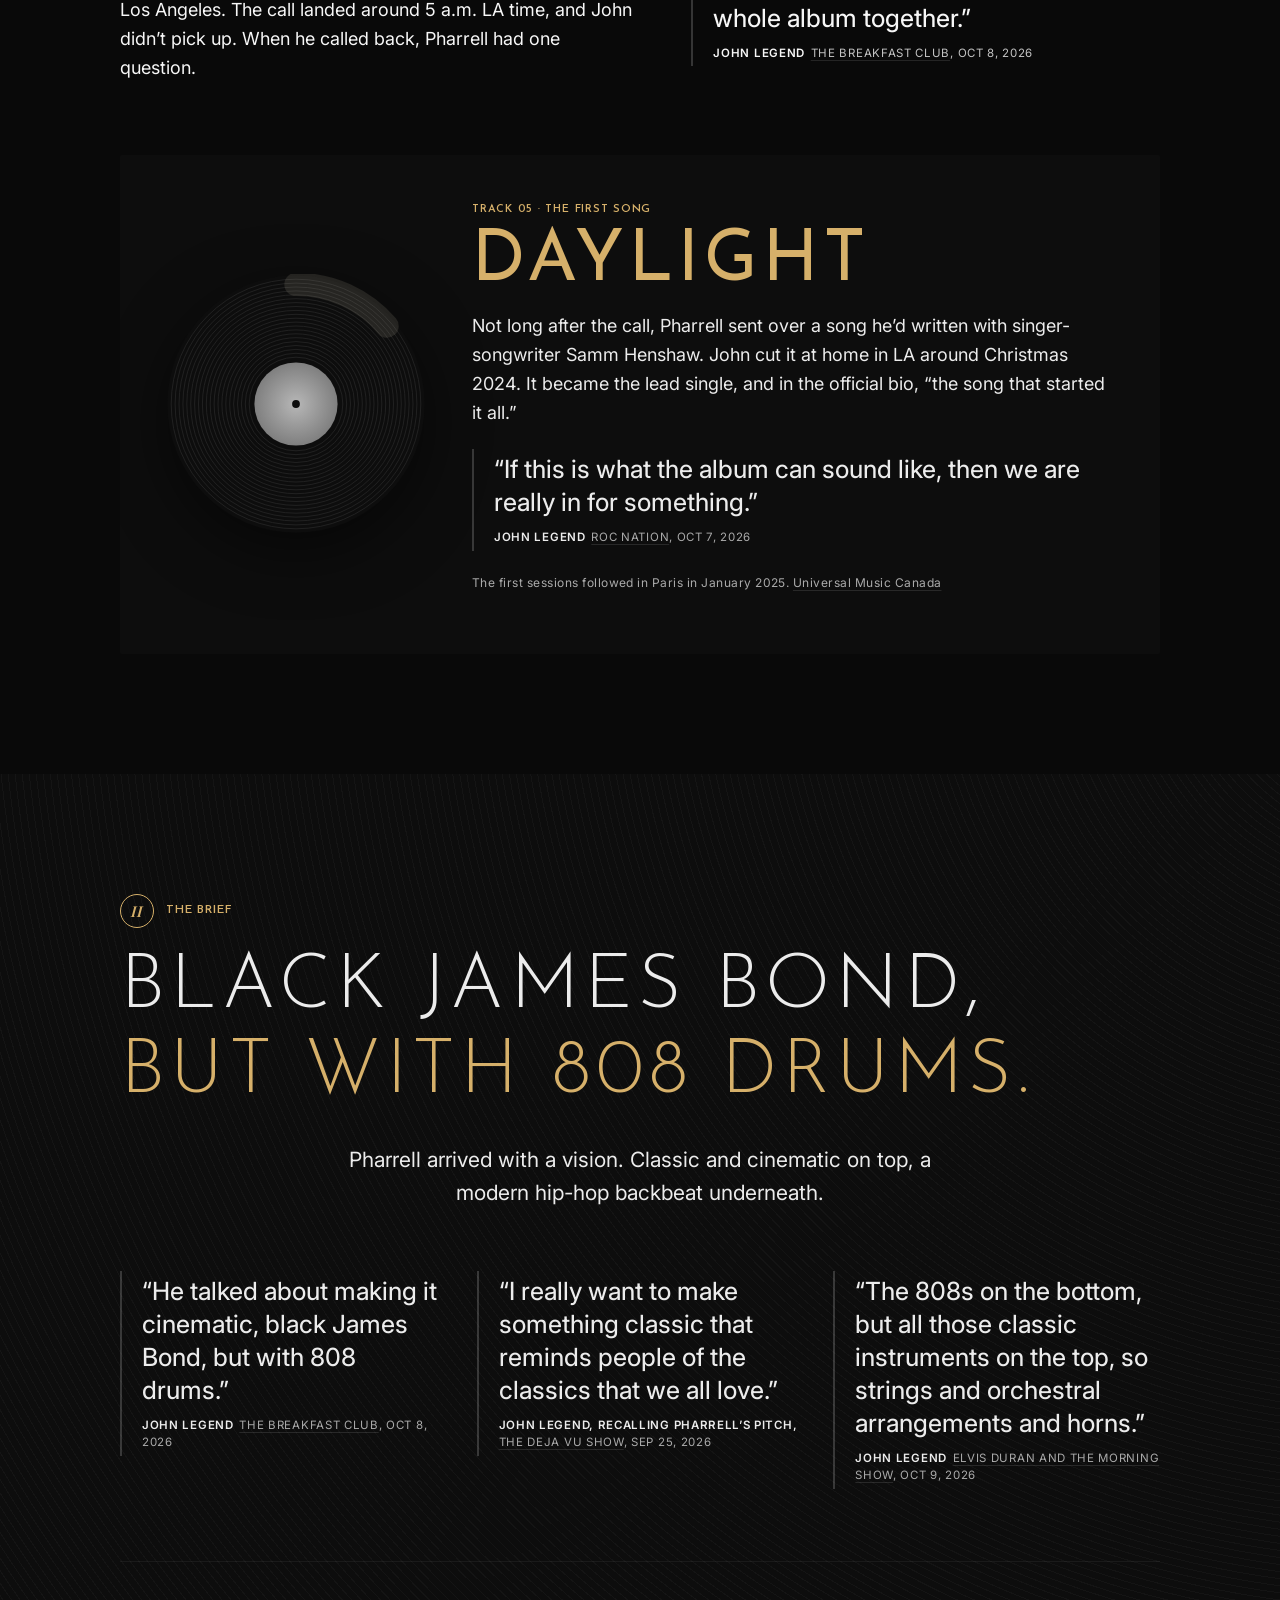
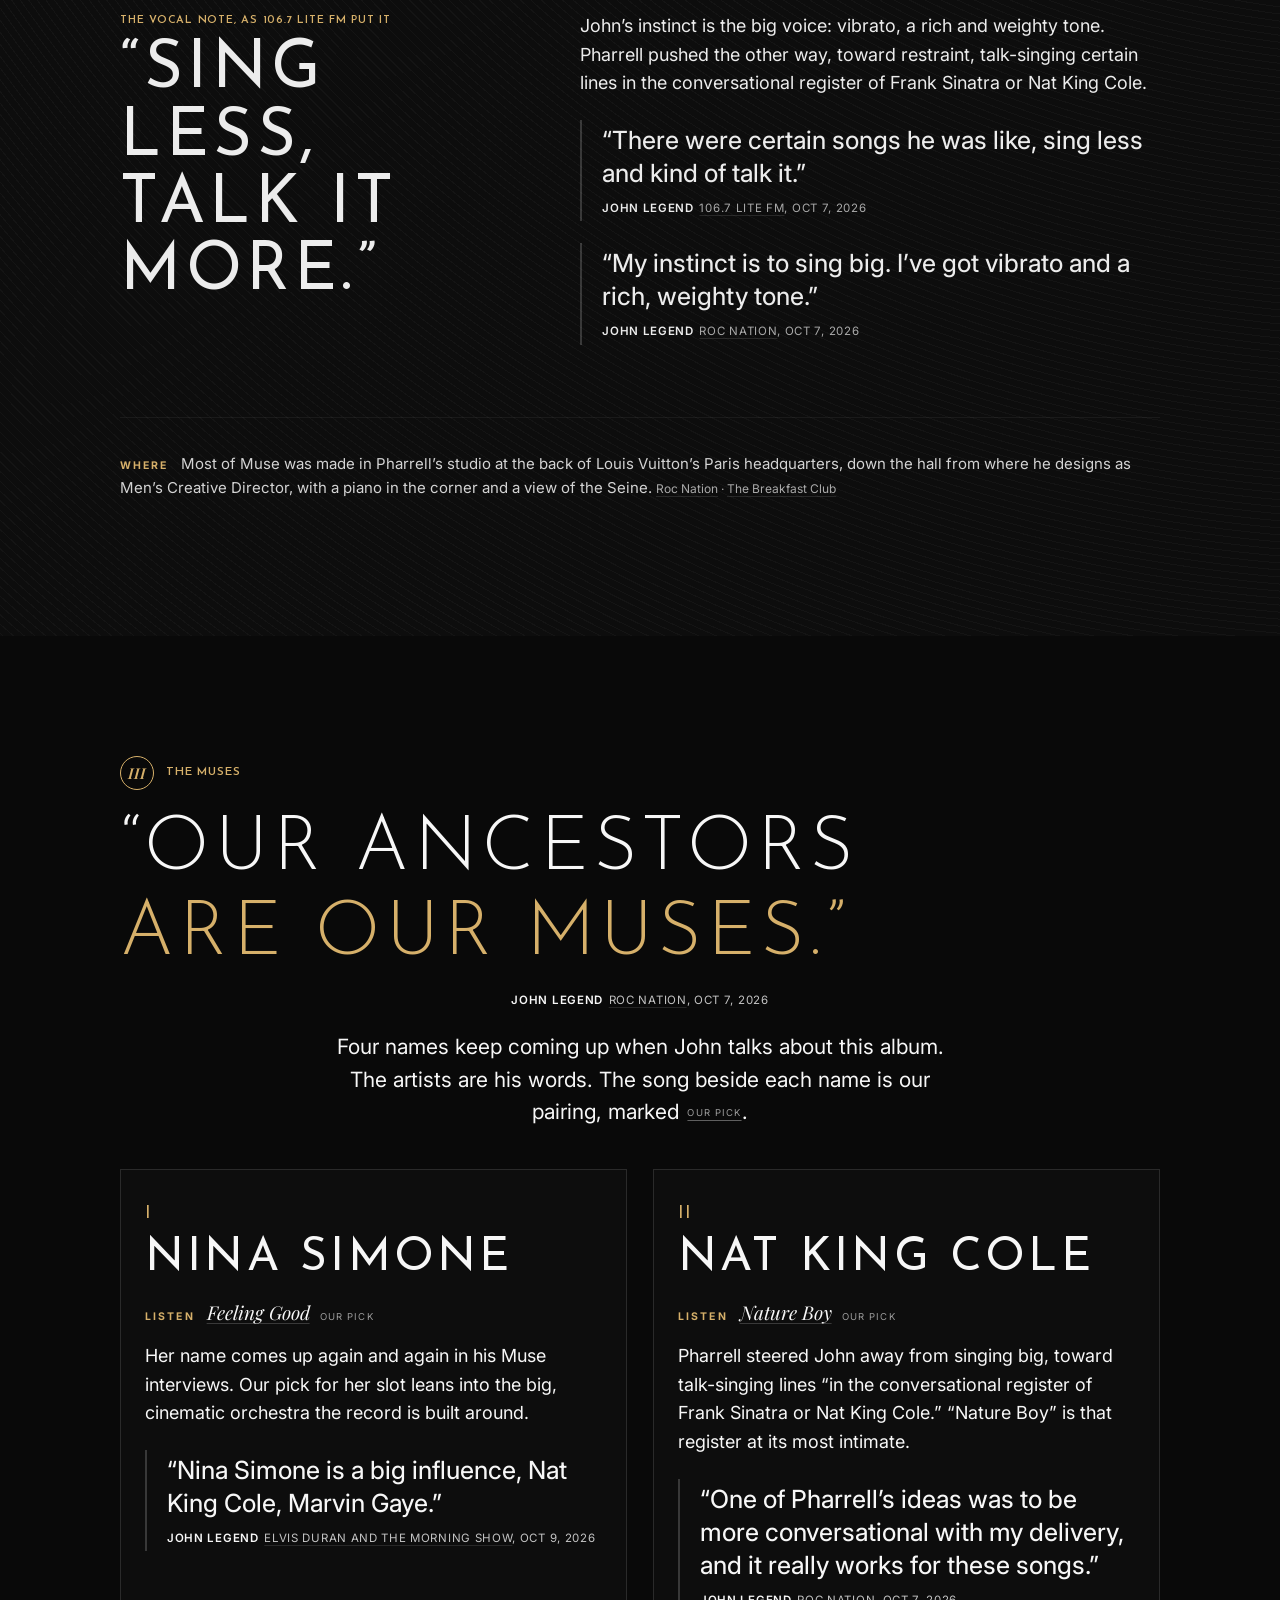
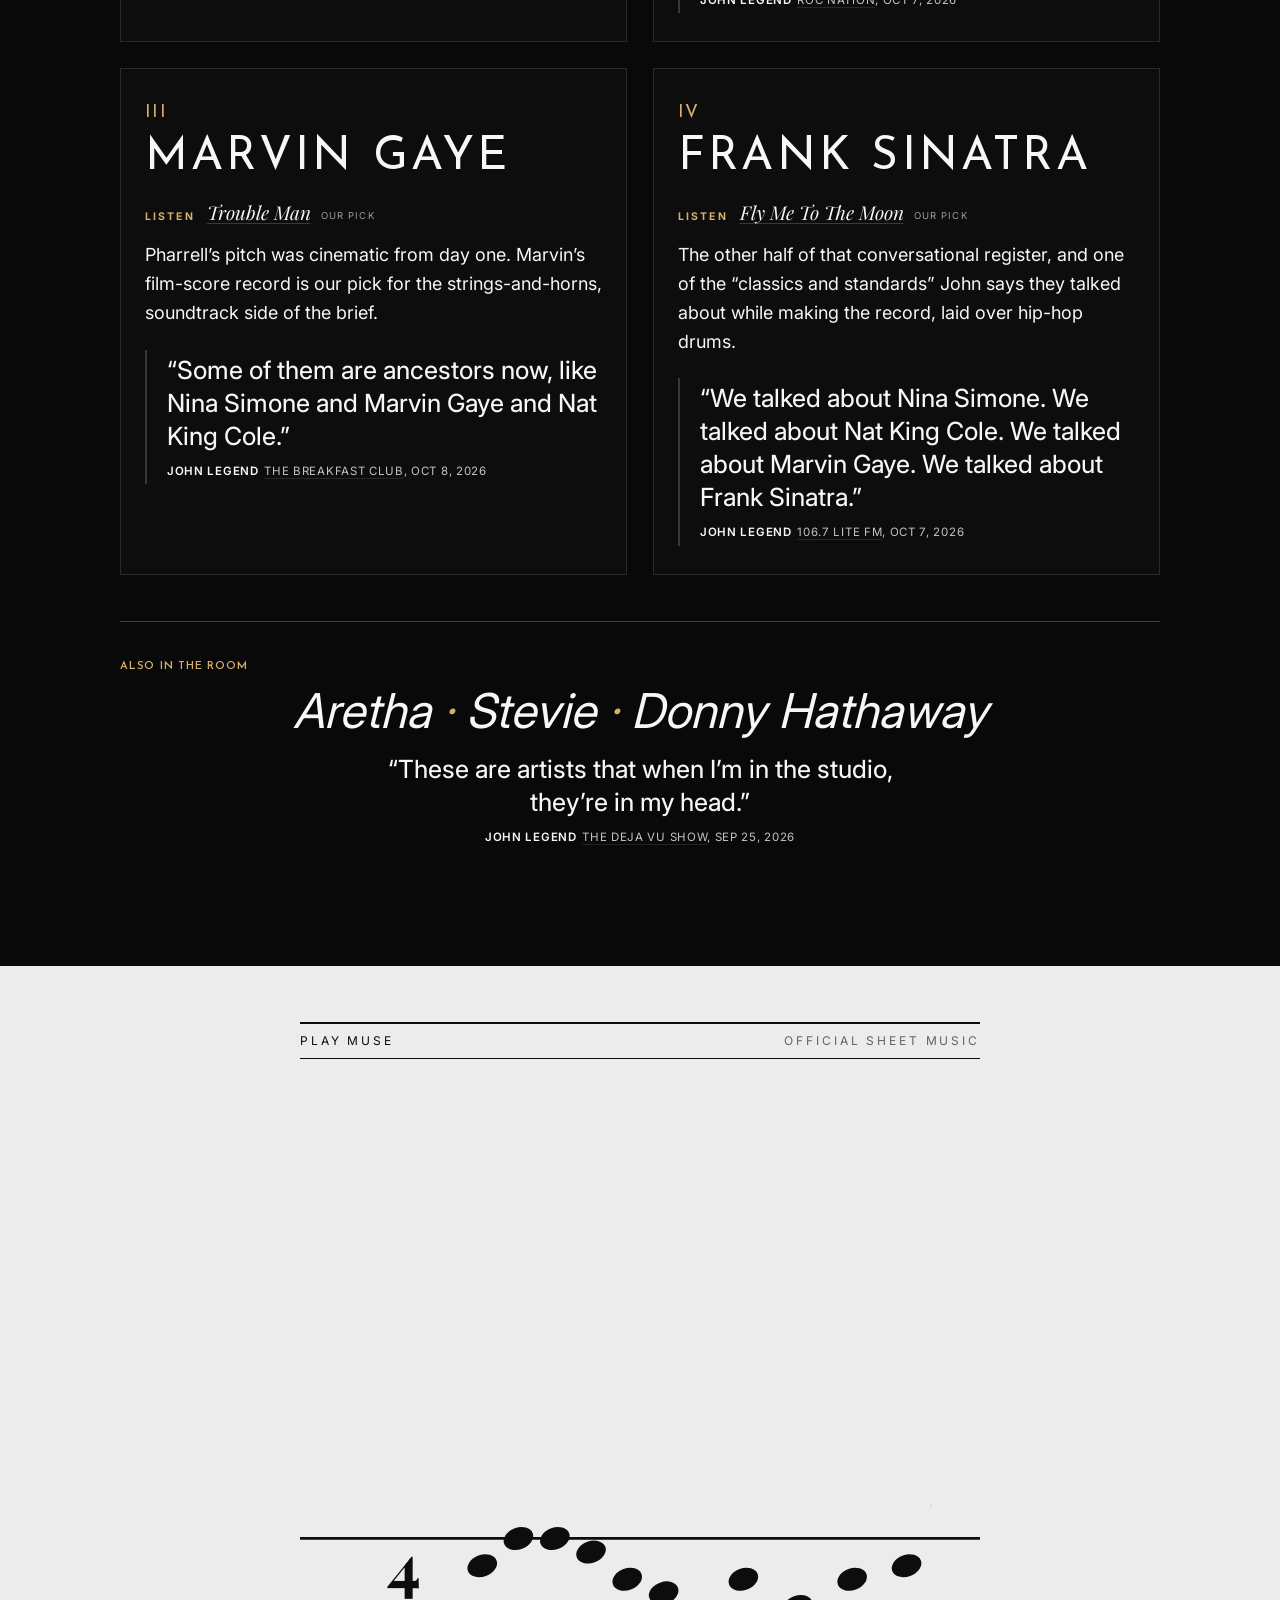
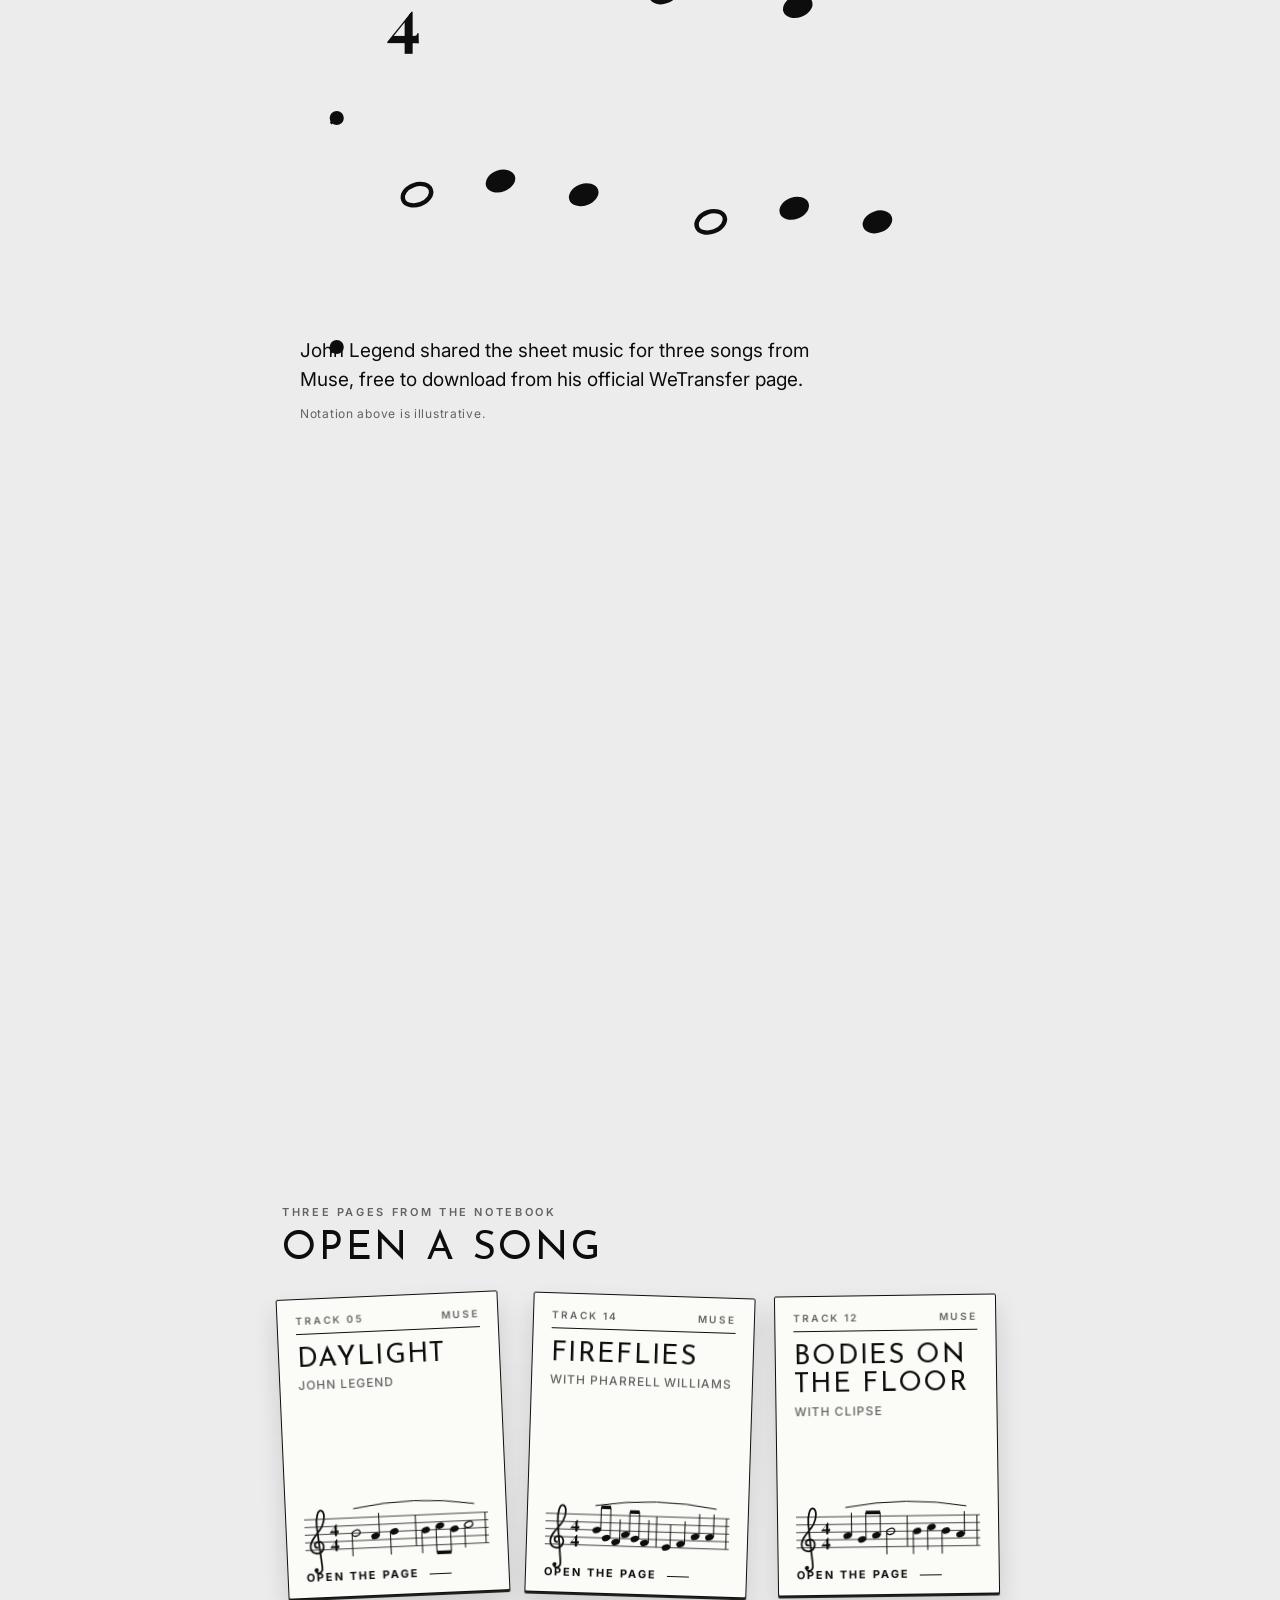
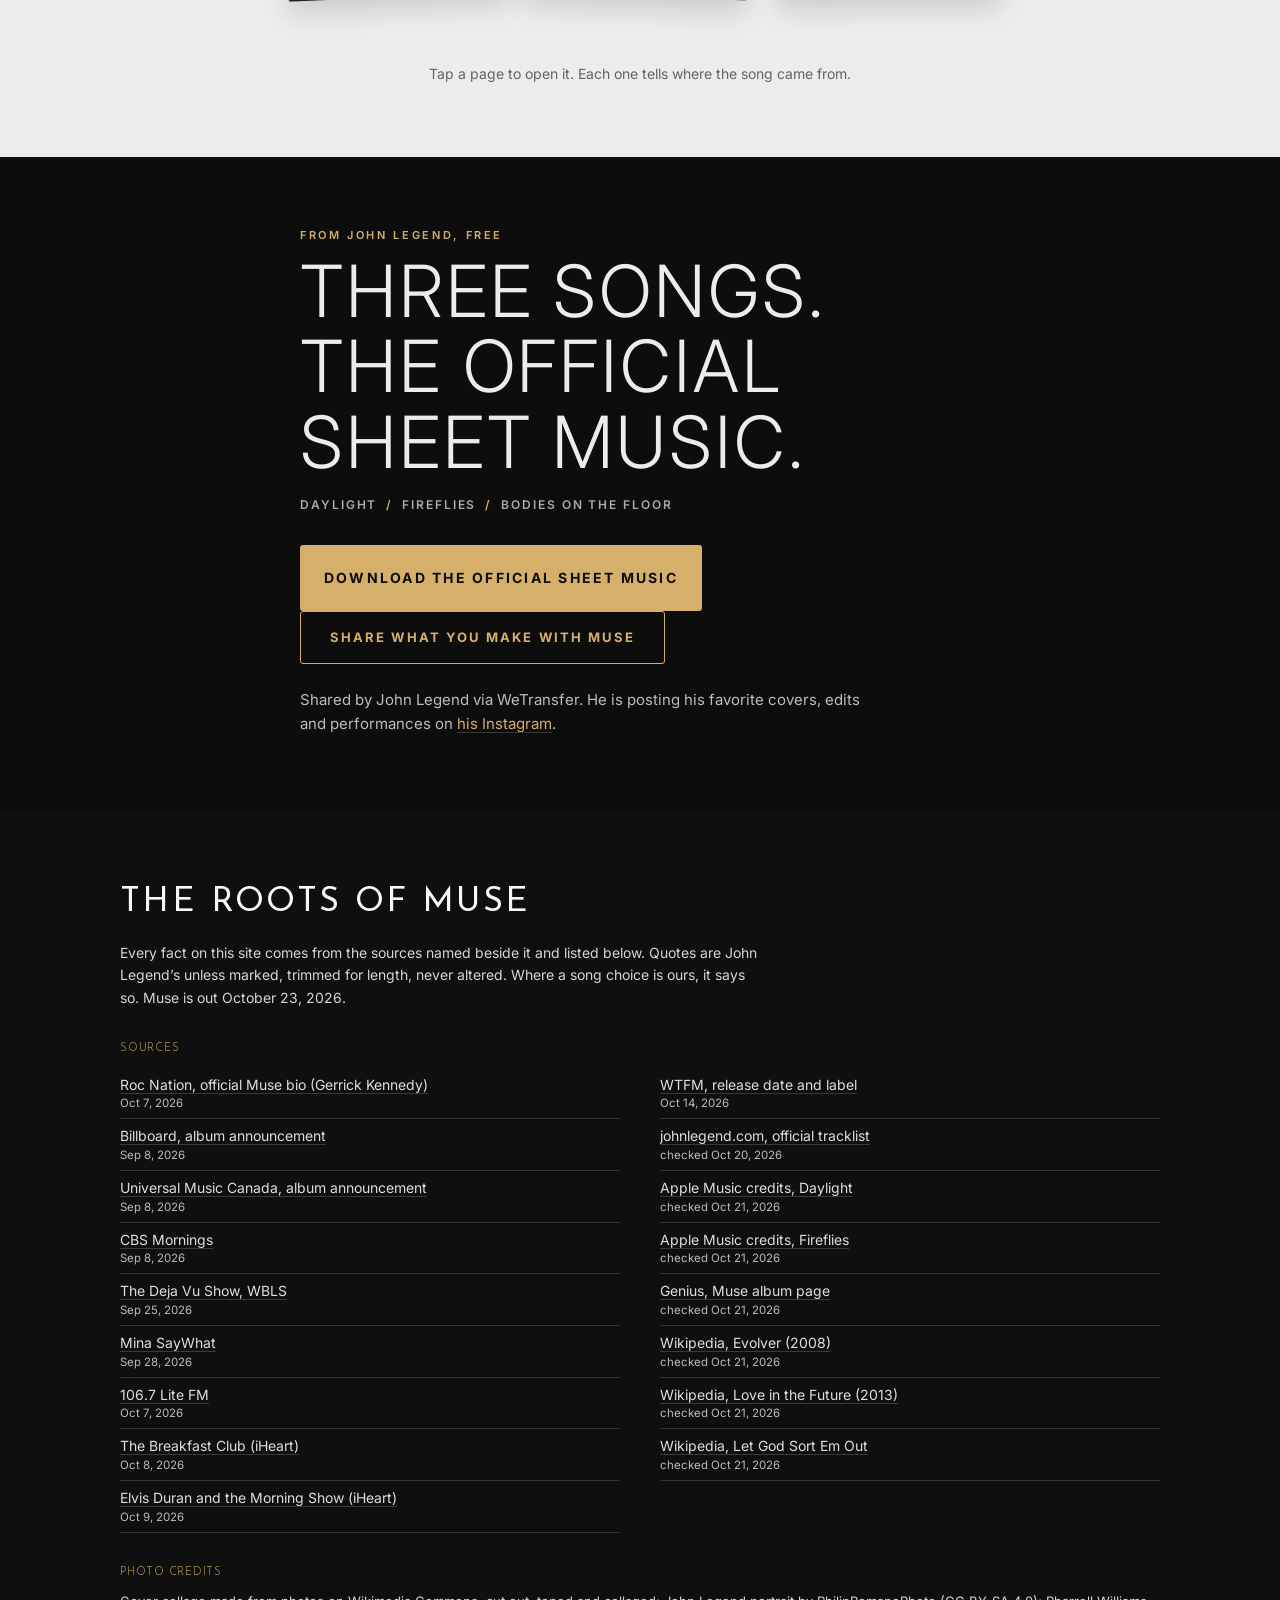
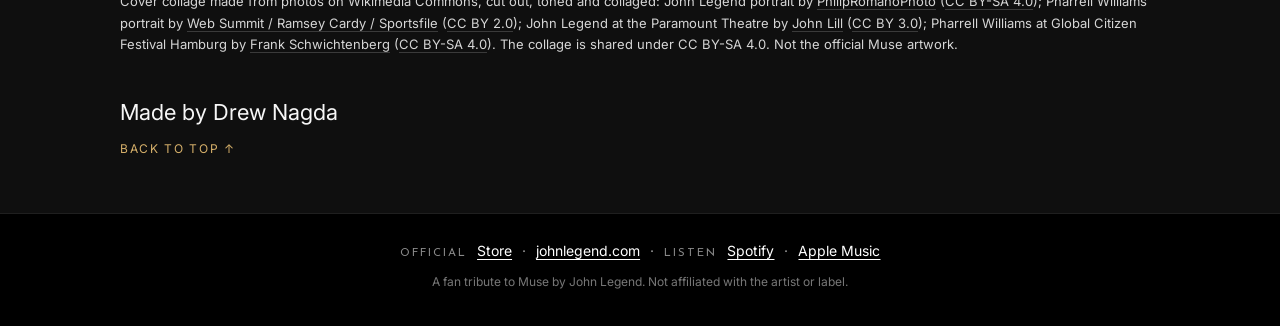
==== commit 4b9e237c: "Play Muse v2: rebuilt #play section" ====
--- a/index.html
+++ b/index.html
@@ -141,22 +141,110 @@
   </div>
 </section>
 
-<section class="sec play dark" id="play" aria-labelledby="play-h">
-  <div class="wrap narrow">
-    <svg width="0" height="0" style="position:absolute" aria-hidden="true"><symbol id="pm-n1" viewBox="0 0 20 32"><ellipse cx="7" cy="26" rx="6.5" ry="4.6" transform="rotate(-20 7 26)"/><rect x="12.2" y="2" width="1.8" height="24"/></symbol><symbol id="pm-n2" viewBox="0 0 34 32"><ellipse cx="7" cy="26" rx="6.5" ry="4.6" transform="rotate(-20 7 26)"/><ellipse cx="27" cy="22" rx="6.5" ry="4.6" transform="rotate(-20 27 22)"/><rect x="12.2" y="3" width="1.8" height="23"/><rect x="32.2" y="0" width="1.8" height="22"/><polygon points="12.2,2 34,-1 34,3 12.2,6"/></symbol></svg>
-    <svg class="pm-staff" viewBox="0 0 600 72" preserveAspectRatio="none" aria-hidden="true"><line x1="0" y1="6" x2="600" y2="6" pathLength="1" style="--i:0"/><line x1="0" y1="21" x2="600" y2="21" pathLength="1" style="--i:1"/><line x1="0" y1="36" x2="600" y2="36" pathLength="1" style="--i:2"/><line x1="0" y1="51" x2="600" y2="51" pathLength="1" style="--i:3"/><line x1="0" y1="66" x2="600" y2="66" pathLength="1" style="--i:4"/></svg>
-    <p class="eyebrow reveal">Play Muse</p>
-    <h2 id="play-h" class="reveal">Play Muse: official sheet music</h2>
-    <p class="lede center reveal">John Legend shared the sheet music for three songs from Muse, free to download from his official WeTransfer page.</p>
-    <ul class="play-list pm-list">
-      <li class="pm-song" data-src="https://audio-ssl.itunes.apple.com/itunes-assets/AudioPreview221/v4/05/15/51/05155131-9ef7-595a-e228-3287d780aaf7/mzaf_6707953265212836654.plus.aac.p.m4a"><span class="pm-notes" aria-hidden="true"><svg class="pm-note pm-n1" style="top:18%;animation-delay:0s;animation-duration:11s"><use href="#pm-n1"/></svg><svg class="pm-note pm-n2" style="top:58%;animation-delay:-4s;animation-duration:14s"><use href="#pm-n2"/></svg><svg class="pm-note pm-n1" style="top:36%;animation-delay:-8s;animation-duration:12s"><use href="#pm-n1"/></svg><svg class="pm-note pm-n1" style="top:70%;animation-delay:-2s;animation-duration:16s"><use href="#pm-n1"/></svg></span><span class="pm-name">Daylight</span><span class="pm-by">John Legend</span><button class="pm-play" type="button" aria-pressed="false" aria-label="Play 30s preview of Daylight"><span class="pm-ico" aria-hidden="true"></span><span class="pm-lbl">Play 30s preview</span></button></li>
-      <li class="pm-song" data-src="https://audio-ssl.itunes.apple.com/itunes-assets/AudioPreview221/v4/d5/8a/dd/d58add12-4f30-739f-71e7-f04c5bfed464/mzaf_16236828127048642043.plus.aac.p.m4a"><span class="pm-notes" aria-hidden="true"><svg class="pm-note pm-n1" style="top:18%;animation-delay:0s;animation-duration:11s"><use href="#pm-n1"/></svg><svg class="pm-note pm-n2" style="top:58%;animation-delay:-4s;animation-duration:14s"><use href="#pm-n2"/></svg><svg class="pm-note pm-n1" style="top:36%;animation-delay:-8s;animation-duration:12s"><use href="#pm-n1"/></svg><svg class="pm-note pm-n1" style="top:70%;animation-delay:-2s;animation-duration:16s"><use href="#pm-n1"/></svg></span><span class="pm-name">Fireflies</span><span class="pm-by">with Pharrell Williams</span><button class="pm-play" type="button" aria-pressed="false" aria-label="Play 30s preview of Fireflies"><span class="pm-ico" aria-hidden="true"></span><span class="pm-lbl">Play 30s preview</span></button></li>
-      <li class="pm-song" data-src="https://audio-ssl.itunes.apple.com/itunes-assets/AudioPreview221/v4/03/b2/9c/03b29cd2-47df-63ea-da9a-aa8bff8f549b/mzaf_10852846173799904910.plus.aac.p.m4a"><span class="pm-notes" aria-hidden="true"><svg class="pm-note pm-n1" style="top:18%;animation-delay:0s;animation-duration:11s"><use href="#pm-n1"/></svg><svg class="pm-note pm-n2" style="top:58%;animation-delay:-4s;animation-duration:14s"><use href="#pm-n2"/></svg><svg class="pm-note pm-n1" style="top:36%;animation-delay:-8s;animation-duration:12s"><use href="#pm-n1"/></svg><svg class="pm-note pm-n1" style="top:70%;animation-delay:-2s;animation-duration:16s"><use href="#pm-n1"/></svg></span><span class="pm-name">Bodies On The Floor</span><span class="pm-by">with Clipse</span><button class="pm-play" type="button" aria-pressed="false" aria-label="Play 30s preview of Bodies On The Floor"><span class="pm-ico" aria-hidden="true"></span><span class="pm-lbl">Play 30s preview</span></button></li>
+<section class="sec play paper" id="play" aria-labelledby="play-h">
+  <div class="pm-stage" id="pm-stage">
+    <div class="pm-sticky">
+      <div class="wrap narrow">
+        <p class="pm-head"><span>Play Muse</span><span>Official sheet music</span></p>
+        <h2 id="play-h" class="pm-title"><span class="pm-t1">Play</span> <span class="pm-t2">Muse</span></h2>
+        <p class="pm-rule" aria-hidden="true"></p>
+        <div class="pm-hero" id="pm-hero" aria-hidden="true"></div>
+        <p class="pm-lede">John Legend shared the sheet music for three songs from Muse, free to download from his official WeTransfer page.</p>
+        <p class="pm-note-ill pm-hero-note">Notation above is illustrative.</p>
+      </div>
+    </div>
+  </div>
+  <div class="wrap narrow pm-desk">
+    <p class="pm-kicker">Three pages from the notebook</p>
+    <h3 class="pm-desk-h">Open a song</h3>
+    <ul class="pm-fan" id="pm-fan">
+      <li><button class="pm-page" type="button" data-song="daylight" style="--i:0" aria-haspopup="dialog" aria-label="Open the Daylight page">
+        <span class="pm-pg-top"><span>Track 05</span><span>Muse</span></span>
+        <span class="pm-pg-title">Daylight</span>
+        <span class="pm-pg-by">John Legend</span>
+        <span class="pm-mini" data-seed="3" aria-hidden="true"></span>
+        <span class="pm-pg-open">Open the page</span>
+      </button></li>
+      <li><button class="pm-page" type="button" data-song="fireflies" style="--i:1" aria-haspopup="dialog" aria-label="Open the Fireflies page">
+        <span class="pm-pg-top"><span>Track 14</span><span>Muse</span></span>
+        <span class="pm-pg-title">Fireflies</span>
+        <span class="pm-pg-by">with Pharrell Williams</span>
+        <span class="pm-mini" data-seed="11" aria-hidden="true"></span>
+        <span class="pm-pg-open">Open the page</span>
+      </button></li>
+      <li><button class="pm-page" type="button" data-song="bodies" style="--i:2" aria-haspopup="dialog" aria-label="Open the Bodies On The Floor page">
+        <span class="pm-pg-top"><span>Track 12</span><span>Muse</span></span>
+        <span class="pm-pg-title">Bodies On The Floor</span>
+        <span class="pm-pg-by">with Clipse</span>
+        <span class="pm-mini" data-seed="7" aria-hidden="true"></span>
+        <span class="pm-pg-open">Open the page</span>
+      </button></li>
     </ul>
-    <p class="pm-credit center">Previews courtesy of Apple Music.</p>
-    <p class="play-btns reveal"><a class="btn" href="https://johnlegendmuse.wetransfer.com/" target="_blank" rel="noopener">Get the sheet music</a> <a class="btn btn-line pm-pulse" href="https://johnlegendmuse.wetransfer.com/" target="_blank" rel="noopener">Share what you make with Muse</a></p>
-    <p class="play-note center reveal">Shared by John Legend via WeTransfer. He is posting his favorite covers, edits and performances on <a href="https://www.instagram.com/reel/DfiI07_KATl/" target="_blank" rel="noopener">his Instagram</a>.</p>
-  </div>
+    <p class="pm-tap">Tap a page to open it. Each one tells where the song came from.</p>
+  </div>
+  <div class="pm-cta">
+    <div class="wrap narrow">
+      <p class="pm-cta-k">From John Legend, free</p>
+      <p class="pm-cta-h">Three songs.<br>The official sheet music.</p>
+      <p class="pm-cta-songs">Daylight <span aria-hidden="true">/</span> Fireflies <span aria-hidden="true">/</span> Bodies On The Floor</p>
+      <p class="play-btns"><a class="btn pm-big" href="https://johnlegendmuse.wetransfer.com/" target="_blank" rel="noopener">Download the official sheet music</a> <a class="btn btn-line" href="https://johnlegendmuse.wetransfer.com/" target="_blank" rel="noopener">Share what you make with Muse</a></p>
+      <p class="play-note center">Shared by John Legend via WeTransfer. He is posting his favorite covers, edits and performances on <a href="https://www.instagram.com/reel/DfiI07_KATl/" target="_blank" rel="noopener">his Instagram</a>.</p>
+    </div>
+  </div>
+  <dialog class="pm-dlg" id="pm-dlg" aria-label="Song page">
+    <div class="pm-dlg-in">
+      <button class="pm-close" type="button">Close</button>
+      <div class="pm-dlg-body"></div>
+    </div>
+  </dialog>
+    <template id="pm-t-daylight" data-src="https://audio-ssl.itunes.apple.com/itunes-assets/AudioPreview221/v4/05/15/51/05155131-9ef7-595a-e228-3287d780aaf7/mzaf_6707953265212836654.plus.aac.p.m4a" data-seed="3" data-title="Daylight">
+      <p class="pm-d-top"><span>Track 05 of Muse</span><span>Moderately</span></p>
+      <h3 class="pm-d-title">Daylight</h3>
+      <p class="pm-d-by">John Legend</p>
+      <p class="pm-d-credit">Words and music by Pharrell Williams, Samm Henshaw, Wayne Hector and John Stephens</p>
+      <div class="pm-d-score" aria-hidden="true"></div>
+      <p class="pm-note-ill">Illustrative notation, drawn for this page. The real score is in the download.</p>
+      <h4 class="pm-d-h">Where the song came from</h4>
+      <dl class="pm-d-story">
+        <div><dt>The spark</dt><dd>Pharrell wrote it with Samm Henshaw and sent it over. It became the song that started Muse.</dd></div>
+        <div><dt>The place</dt><dd>Los Angeles, around Christmas 2024. John cut it at home, and hearing it, he knew what the album could be.</dd></div>
+        <div class="pm-d-line"><dt>The line</dt><dd><q>…if this is what the album can sound like, then we are really in for something…</q><span>John Legend, Roc Nation album bio</span></dd></div>
+      </dl>
+      <p class="pm-d-acts"><button class="pm-play" type="button" aria-pressed="false"><span class="pm-ico" aria-hidden="true"></span><span class="pm-lbl">Play 30s preview</span></button><a class="btn" href="https://johnlegendmuse.wetransfer.com/" target="_blank" rel="noopener">Download the sheet music</a></p>
+      <p class="pm-d-small">Preview courtesy of Apple Music. Credits from Apple Music and Roc Nation.</p>
+    </template>
+    <template id="pm-t-fireflies" data-src="https://audio-ssl.itunes.apple.com/itunes-assets/AudioPreview221/v4/d5/8a/dd/d58add12-4f30-739f-71e7-f04c5bfed464/mzaf_16236828127048642043.plus.aac.p.m4a" data-seed="11" data-title="Fireflies">
+      <p class="pm-d-top"><span>Track 14 of Muse</span><span>Moderately</span></p>
+      <h3 class="pm-d-title">Fireflies</h3>
+      <p class="pm-d-by">with Pharrell Williams</p>
+      <p class="pm-d-credit">Words and music by Pharrell Williams</p>
+      <div class="pm-d-score" aria-hidden="true"></div>
+      <p class="pm-note-ill">Illustrative notation, drawn for this page. The real score is in the download.</p>
+      <h4 class="pm-d-h">Where the song came from</h4>
+      <dl class="pm-d-story">
+        <div><dt>The spark</dt><dd>Pharrell wrote it alone and brought it to John. John calls it one of his favorite songs, and in some ways the most autobiographical.</dd></div>
+        <div><dt>The place</dt><dd>Hampton Roads, Virginia. Pharrell and his uncle, Bishop Ezekiel Williams, built the Voices of Fire choir there. It sings on Fireflies.</dd></div>
+        <div class="pm-d-line"><dt>The line</dt><dd><q>We called them lightning bugs when I was a kid.</q><span>John Legend, NPR Morning Edition, Oct 22, 2026</span></dd></div>
+      </dl>
+      <p class="pm-d-acts"><button class="pm-play" type="button" aria-pressed="false"><span class="pm-ico" aria-hidden="true"></span><span class="pm-lbl">Play 30s preview</span></button><a class="btn" href="https://johnlegendmuse.wetransfer.com/" target="_blank" rel="noopener">Download the sheet music</a></p>
+      <p class="pm-d-small">Preview courtesy of Apple Music. Credits from Apple Music and Roc Nation.</p>
+    </template>
+    <template id="pm-t-bodies" data-src="https://audio-ssl.itunes.apple.com/itunes-assets/AudioPreview221/v4/03/b2/9c/03b29cd2-47df-63ea-da9a-aa8bff8f549b/mzaf_10852846173799904910.plus.aac.p.m4a" data-seed="7" data-title="Bodies On The Floor">
+      <p class="pm-d-top"><span>Track 12 of Muse</span><span>Moderately</span></p>
+      <h3 class="pm-d-title">Bodies On The Floor</h3>
+      <p class="pm-d-by">with Clipse</p>
+      <p class="pm-d-credit">Words and music by Pharrell Williams, Terrence Thornton, Gene Thornton, John Stephens and Samm Henshaw</p>
+      <div class="pm-d-score" aria-hidden="true"></div>
+      <p class="pm-note-ill">Illustrative notation, drawn for this page. The real score is in the download.</p>
+      <h4 class="pm-d-h">Where the song came from</h4>
+      <dl class="pm-d-story">
+        <div><dt>The spark</dt><dd>John wrote the lyric with Samm Henshaw while watching the crime drama MobLand, letting its gang-war language bleed into a love story.</dd></div>
+        <div><dt>The echo</dt><dd>His own reference point: “Again” and “Another Again” from his second album, Once Again.</dd></div>
+        <div class="pm-d-line"><dt>The line</dt><dd><q>I wanted to write songs filled with tension and friction.</q><span>John Legend, Roc Nation, Oct 7, 2026</span></dd></div>
+      </dl>
+      <p class="pm-d-acts"><button class="pm-play" type="button" aria-pressed="false"><span class="pm-ico" aria-hidden="true"></span><span class="pm-lbl">Play 30s preview</span></button><a class="btn" href="https://johnlegendmuse.wetransfer.com/" target="_blank" rel="noopener">Download the sheet music</a></p>
+      <p class="pm-d-small">Preview courtesy of Apple Music. Credits from Apple Music and Roc Nation.</p>
+    </template>
 </section>
 <footer class="foot">
   <div class="wrap">
--- a/styles.css
+++ b/styles.css
@@ -197,54 +197,129 @@
   .h1-a,.h1-b{font-size:118px}
 }
 
-/* Play Muse */
-.play h2{text-align:center}
-.play .eyebrow{justify-content:center}
-.play-list{list-style:none;padding:0;margin:0 auto 36px;display:flex;flex-wrap:wrap;justify-content:center;gap:12px}
-.play-list li{border:1px solid #d6b06a;color:#f7f7f7;padding:10px 20px;border-radius:3px;font-weight:600;letter-spacing:.04em}
-.play-btns{display:flex;flex-wrap:wrap;justify-content:center;gap:14px;margin:0 0 28px}
+/* Play Muse v2: the notebook */
+.play.paper{background:#ececec;color:#0d0d0d;padding:0}
+.play .wrap.narrow{max-width:760px}
+.pm-stage{position:relative}
+.pm-js .pm-stage{height:185vh}
+.pm-sticky{padding:72px 0 40px}
+.pm-js .pm-sticky{position:sticky;top:0;min-height:100vh;min-height:100svh;display:flex;align-items:center;padding:56px 0 32px}
+.pm-sticky .wrap{width:100%}
+.pm-head{margin-bottom:22px!important;display:flex;justify-content:space-between;gap:12px;font:400 12px/1.2 "Josefin Sans",Inter,sans-serif;letter-spacing:.24em;text-transform:uppercase;color:#0d0d0d;border-top:2px solid #0d0d0d;border-bottom:1px solid #0d0d0d;padding:10px 0;margin:0 0 30px}
+.pm-head span:last-child{color:#636363}
+.pm-hero{width:100%;margin:4px 0 34px}
+.pm-svg{display:block;width:100%;height:auto;overflow:visible}
+.pm-ln{stroke:#0d0d0d;stroke-width:1}
+.pm-st{stroke:#0d0d0d;stroke-width:1.3;stroke-linecap:butt}
+.pm-bm{stroke:#0d0d0d;stroke-width:4.6;stroke-linecap:butt}
+.pm-bm2{stroke:#0d0d0d;stroke-width:3.2}
+.pm-sl{fill:none;stroke:#0d0d0d;stroke-width:1.3;stroke-linecap:round}
+.pm-clef{fill:none;stroke:#0d0d0d;stroke-width:2.3;stroke-linecap:round;stroke-linejoin:round}
+.pm-hd{fill:#0d0d0d}
+.pm-hh{fill:none;stroke:#0d0d0d;stroke-width:1.6}
+.pm-ts{font:800 23px/1 var(--serif);fill:#0d0d0d}
+.pm-js .pm-ln,.pm-js .pm-st,.pm-js .pm-bm,.pm-js .pm-bm2,.pm-js .pm-sl,.pm-js .pm-clef{stroke-dasharray:1 1;stroke-dashoffset:1;transition:stroke-dashoffset .55s cubic-bezier(.6,0,.2,1)}
+.pm-js .pm-ln{transition-duration:.9s}
+.pm-js .pm-clef{transition-duration:1.1s}
+.pm-js .pm-hd,.pm-js .pm-hh{opacity:0;transform:translateY(-16px);transition:opacity .25s ease,transform .45s cubic-bezier(.3,1.6,.5,1)}
+.pm-js .pm-k:not(.w){stroke-linecap:butt}
+.pm-js .pm-k.w{stroke-dashoffset:0;opacity:1;transform:none}
+.pm-title{font-size:clamp(84px,25vw,170px);line-height:.95!important;letter-spacing:.01em!important;text-align:left;margin:0;color:#0d0d0d;display:flex;flex-wrap:wrap;gap:0 .2em}
+.pm-title span{display:inline-block}
+.pm-js .pm-title span{clip-path:inset(0 100% 0 0);transform:translateY(.12em);transition:clip-path .8s cubic-bezier(.7,0,.2,1),transform .8s cubic-bezier(.2,.8,.2,1)}
+.pm-js .pm-t2{transition-delay:.18s!important}
+.pm-js.pm-t-on .pm-title span{clip-path:inset(0 0 0 0);transform:none}
+.pm-rule{height:6px;background:#d6b06a;margin:18px 0 18px;transform-origin:left;width:100%}
+.pm-js .pm-rule{transform:scaleX(0);transition:transform .9s cubic-bezier(.7,0,.2,1) .25s}
+.pm-js.pm-t-on .pm-rule{transform:none}
+.pm-lede{font-size:19px;line-height:1.5;margin:0 0 10px;max-width:560px}
+.pm-js .pm-lede,.pm-js .pm-hero-note{opacity:0;transform:translateY(12px);transition:opacity .6s ease,transform .6s ease}
+.pm-js.pm-l-on .pm-lede,.pm-js.pm-l-on .pm-hero-note{opacity:1;transform:none}
+.pm-note-ill{font-size:12px;letter-spacing:.06em;color:#636363;margin:0}
+.pm-desk{padding:40px 22px 72px}
+.pm-kicker,.pm-cta-k,.pm-d-h{font:600 11px/1.2 var(--sans);letter-spacing:.24em;text-transform:uppercase;margin:0 0 10px}
+.pm-kicker{color:#636363}
+.pm-desk-h{font-size:40px;line-height:1;margin:0 0 26px}
+.pm-fan{list-style:none;margin:0 auto;padding:0;position:relative;height:510px;max-width:340px}
+.pm-fan li{position:absolute;left:0;right:0;top:0;pointer-events:none}
+.pm-fan .pm-page{pointer-events:auto}
+.pm-page{--rot:0deg;position:relative;display:flex;flex-direction:column;align-items:stretch;text-align:left;width:100%;height:300px;padding:16px 18px 14px;background:#fbfbf8;color:#0d0d0d;border:1px solid #0d0d0d;border-radius:2px;font:inherit;cursor:pointer;-webkit-tap-highlight-color:transparent;box-shadow:0 2px 0 rgba(13,13,13,.9),0 14px 26px rgba(13,13,13,.14);transform:translate3d(0,calc(var(--i)*16px),0) rotate(calc(var(--i)*1deg));transition:transform .9s cubic-bezier(.2,.8,.2,1)}
+.pm-fan li:nth-child(1) .pm-page{--rot:-2.5deg}
+.pm-fan li:nth-child(2) .pm-page{--rot:1.8deg}
+.pm-fan li:nth-child(3) .pm-page{--rot:-.8deg}
+.pm-fan.on .pm-page{transform:translate3d(0,calc(var(--i)*104px),0) rotate(var(--rot))}
+.pm-fan.on li:nth-child(2) .pm-page{transition-delay:.12s}
+.pm-fan.on li:nth-child(3) .pm-page{transition-delay:.24s}
+.pm-fan.on .pm-page:active{transform:translate3d(0,calc(var(--i)*104px - 8px),0) rotate(0deg);transition-duration:.2s;transition-delay:0s}
+@media (hover:hover){.pm-fan.on .pm-page:hover{transform:translate3d(0,calc(var(--i)*104px - 10px),0) rotate(0deg);transition-delay:0s}}
+.pm-pg-top{display:flex;justify-content:space-between;font:600 10px/1 var(--sans);letter-spacing:.22em;text-transform:uppercase;color:#636363;border-bottom:1px solid #0d0d0d;padding-bottom:8px}
+.pm-pg-title{font-family:"Josefin Sans",Inter,sans-serif;font-weight:400;text-transform:uppercase;font-size:27px;line-height:1.05;letter-spacing:.05em;margin:12px 0 4px}
+.pm-pg-by{font:500 12px/1.2 var(--sans);letter-spacing:.08em;text-transform:uppercase;color:#636363}
+.pm-mini{display:block;margin-top:auto}
+.pm-pg-open{display:block;font:700 11px/1 var(--sans);letter-spacing:.18em;text-transform:uppercase;margin-top:16px;color:#0d0d0d}
+.pm-pg-open::after{content:"";display:inline-block;width:22px;height:1px;background:#0d0d0d;vertical-align:middle;margin-left:10px}
+.pm-tap{font-size:14px;color:#636363;margin:8px 0 0;text-align:center}
+.pm-cta{background:#0d0d0d;color:#ececec;padding:72px 0 76px}
+.pm-cta-k{color:#d6b06a}
+.pm-cta-h{font-family:"Josefin Sans",Inter,sans-serif;font-weight:300;text-transform:uppercase;font-size:clamp(38px,11vw,72px);line-height:1.05;letter-spacing:.04em;margin:0 0 16px}
+.pm-cta-songs{font:600 12px/1.6 var(--sans);letter-spacing:.16em;text-transform:uppercase;color:#aaaaaa;margin:0 0 30px}
+.pm-cta-songs span{color:#d6b06a;margin:0 4px}
+.pm-cta .play-btns{justify-content:flex-start;flex-direction:column;align-items:stretch;gap:12px;margin:0 0 24px;max-width:420px}
+.pm-cta .btn{text-align:center}
+.btn.pm-big{font-size:14px;padding:22px 24px}
 .btn.btn-line{background:transparent;color:#d6b06a;border:1px solid #d6b06a;padding:15px 29px}
 .btn.btn-line:hover{background:#d6b06a;color:#0d0d0d}
-.play-note{font-size:15px;color:#bdbdbd;max-width:560px}
+.pm-cta .play-note{text-align:left;margin:0;font-size:15px;color:#bdbdbd;max-width:560px}
 .play-note a{color:#d6b06a}
-
-/* Play Muse motion */
-.pm-staff{display:block;width:100%;max-width:560px;height:56px;margin:0 auto 26px;overflow:visible}
-.pm-staff line{stroke:#d6b06a;stroke-width:1.2;vector-effect:non-scaling-stroke;stroke-dasharray:1;stroke-dashoffset:1;opacity:.85}
-.play.on .pm-staff line{animation:pmDraw 1.4s cubic-bezier(.6,0,.2,1) forwards;animation-delay:calc(var(--i)*.14s)}
-@keyframes pmDraw{to{stroke-dashoffset:0}}
-.pm-list{display:grid;grid-template-columns:1fr;gap:14px;max-width:620px}
-@media (min-width:760px){.pm-list{grid-template-columns:repeat(3,1fr)}}
-.play-list li.pm-song{position:relative;overflow:hidden;display:flex;flex-direction:column;align-items:flex-start;gap:2px;padding:18px 18px 16px;min-height:132px;text-align:left;background:#121212;opacity:0;transform:translateY(14px);transition:opacity .6s ease,transform .6s ease,border-color .3s}
-.play.on li.pm-song{opacity:1;transform:none}
-.play.on li.pm-song:nth-child(2){transition-delay:.15s}
-.play.on li.pm-song:nth-child(3){transition-delay:.3s}
-.pm-name{font-family:var(--serif);font-weight:500;font-size:24px;line-height:1.15;letter-spacing:0;color:#f7f7f7;position:relative}
-.pm-by{font-size:13px;font-weight:500;letter-spacing:.06em;text-transform:uppercase;color:#aaaaaa;position:relative}
-.pm-play{position:relative;margin-top:auto;display:inline-flex;align-items:center;gap:9px;background:transparent;color:#d6b06a;border:1px solid #d6b06a;border-radius:3px;padding:8px 14px 8px 12px;font:600 13px/1 var(--sans);letter-spacing:.06em;text-transform:uppercase;cursor:pointer}
-.pm-play:hover,.pm-play[aria-pressed="true"]{background:#d6b06a;color:#0d0d0d}
+.pm-lock,.pm-lock body{overflow:hidden}
+.pm-dlg{position:fixed;inset:0;width:100%;height:100%;max-width:none;max-height:none;margin:0;padding:0;border:0;background:#fbfbf8;color:#0d0d0d;transform-origin:center}
+.pm-dlg::backdrop{background:rgba(13,13,13,.6)}
+.pm-dlg-in{height:100%;overflow-y:auto;-webkit-overflow-scrolling:touch;overscroll-behavior:contain;padding:18px 22px 48px}
+.pm-dlg-body{max-width:640px;margin:0 auto}
+.pm-close{position:sticky;top:0;float:right;z-index:2;background:#0d0d0d;color:#ececec;border:0;border-radius:2px;font:700 11px/1 var(--sans);letter-spacing:.18em;text-transform:uppercase;padding:12px 14px;cursor:pointer;margin:0 0 8px 12px}
+.pm-d-top{display:flex;justify-content:space-between;gap:10px;font:600 10px/1.3 var(--sans);letter-spacing:.2em;text-transform:uppercase;color:#636363;border-top:2px solid #0d0d0d;padding-top:10px;margin:46px 0 0;clear:both}
+.pm-d-title{font-size:clamp(40px,12vw,76px);line-height:1!important;margin:20px 0 8px;text-align:center}
+.pm-d-by{text-align:center;font:600 12px/1.3 var(--sans);letter-spacing:.14em;text-transform:uppercase;margin:0 0 6px}
+.pm-d-credit{text-align:center;font-size:13px;line-height:1.45;color:#636363;margin:0 auto 22px;max-width:420px}
+.pm-d-score .pm-svg{margin:0 0 4px}
+.pm-dlg .pm-note-ill{margin:6px 0 30px}
+.pm-js .pm-dlg .pm-d-title,.pm-js .pm-dlg .pm-d-by,.pm-js .pm-dlg .pm-d-credit{opacity:0;transform:translateY(10px);transition:opacity .5s ease,transform .5s ease}
+.pm-dlg.in .pm-d-title,.pm-dlg.in .pm-d-by,.pm-dlg.in .pm-d-credit{opacity:1!important;transform:none!important}
+.pm-dlg.in .pm-d-by{transition-delay:.08s}.pm-dlg.in .pm-d-credit{transition-delay:.16s}
+.pm-d-h{color:#0d0d0d;border-top:1px solid #0d0d0d;padding-top:12px}
+.pm-d-story{margin:0 0 28px}
+.pm-d-story div{display:grid;grid-template-columns:92px 1fr;gap:12px;padding:14px 0;border-bottom:1px solid rgba(13,13,13,.18)}
+.pm-d-story dt{font:700 11px/1.5 var(--sans);letter-spacing:.14em;text-transform:uppercase;color:#636363}
+.pm-d-story dd{margin:0;font-size:16px;line-height:1.5}
+.pm-d-line dd q{display:block;font-family:var(--serif);font-weight:600;font-size:23px;line-height:1.25;quotes:"\201C" "\201D" "\2018" "\2019"}
+.pm-d-line dd span{display:block;font-size:12px;color:#636363;margin-top:8px;letter-spacing:.04em}
+.pm-d-acts{display:flex;flex-direction:column;gap:12px;margin:0 0 14px}
+.pm-d-acts .btn{text-align:center}
+.pm-play{display:inline-flex;align-items:center;justify-content:center;gap:10px;background:transparent;color:#0d0d0d;border:1px solid #0d0d0d;border-radius:3px;padding:15px 18px;font:700 13px/1 var(--sans);letter-spacing:.14em;text-transform:uppercase;cursor:pointer}
+.pm-play[aria-pressed="true"]{background:#0d0d0d;color:#ececec}
 .pm-ico{width:0;height:0;border-left:9px solid currentColor;border-top:5.5px solid transparent;border-bottom:5.5px solid transparent}
 .pm-play[aria-pressed="true"] .pm-ico{width:9px;height:11px;border:0;border-left:3px solid currentColor;border-right:3px solid currentColor}
-.pm-notes{position:absolute;inset:0;pointer-events:none}
-.pm-note{position:absolute;left:0;width:16px;height:26px;fill:#d6b06a;opacity:0;animation:pmDrift 12s linear infinite;animation-play-state:paused}
-.pm-note.pm-n2{width:26px}
-.play.on .pm-note{animation-play-state:running}
-@keyframes pmDrift{0%{transform:translate(-30px,0);opacity:0}12%{opacity:.32}50%{transform:translate(calc(var(--w,320px)*.5),-8px)}88%{opacity:.32}100%{transform:translate(var(--w,320px),0);opacity:0}}
-.pm-song.playing{border-color:#f7f7f7}
-.pm-song.playing .pm-note use{transform-box:fill-box;transform-origin:center;animation:pmBeat .52s ease-in-out infinite alternate}
-.pm-song.playing .pm-note{fill:#f0d394}
-@keyframes pmBeat{from{transform:scale(1);opacity:.55}to{transform:scale(1.35);opacity:1}}
-.pm-credit{font-size:12px;color:#8a8a8a;margin:-22px 0 30px;letter-spacing:.04em}
-.btn.pm-pulse{position:relative;overflow:visible}
-.btn.pm-pulse::after{content:"";position:absolute;inset:-1px;border:1px solid #d6b06a;border-radius:inherit;opacity:0;pointer-events:none}
-.play.on .btn.pm-pulse::after{animation:pmRing 2.6s ease-out 1.6s infinite}
-@keyframes pmRing{0%{transform:scale(1);opacity:.7}70%,100%{transform:scale(1.18,1.5);opacity:0}}
+.pm-dlg.playing .pm-hd{animation:pmNod .5s ease-in-out infinite alternate}
+.pm-dlg.playing .pm-svg:nth-child(2) .pm-hd{animation-delay:.25s}
+@keyframes pmNod{to{transform:translateY(-2px)}}
+.pm-d-small{font-size:12px;color:#636363;margin:0}
+@media (min-width:760px){
+  .pm-js .pm-stage{height:200vh}
+  .pm-fan{max-width:none;height:360px}
+  .pm-fan li{width:31%;right:auto}
+  .pm-fan li:nth-child(1){left:0}.pm-fan li:nth-child(2){left:34.5%}.pm-fan li:nth-child(3){left:69%}
+  .pm-fan .pm-page{transform:translate3d(calc((1 - var(--i))*100%),0,0) rotate(0deg)}
+  .pm-fan.on .pm-page{transform:translate3d(0,0,0) rotate(var(--rot))}
+  .pm-fan.on .pm-page:active,.pm-fan.on .pm-page:hover{transform:translate3d(0,-10px,0) rotate(0deg)}
+  .pm-cta .play-btns{flex-direction:row}
+}
 @media (prefers-reduced-motion:reduce){
-  .pm-staff line{stroke-dashoffset:0;animation:none!important}
-  .play-list li.pm-song{opacity:1;transform:none;transition:none}
-  .pm-note{animation:none!important;opacity:.25}
-  .pm-note:nth-child(1){left:52%}.pm-note:nth-child(2){left:70%}.pm-note:nth-child(3){left:84%}.pm-note:nth-child(4){left:62%}
-  .pm-song.playing .pm-note use{animation:none!important}
-  .pm-song.playing .pm-note{opacity:.8}
-  .btn.pm-pulse::after{animation:none!important}
+  .pm-js .pm-stage{height:auto}
+  .pm-js .pm-sticky{position:static;min-height:0}
+  .pm-js .pm-k,.pm-js .pm-title span,.pm-js .pm-rule,.pm-js .pm-lede,.pm-js .pm-hero-note,.pm-page,.pm-js .pm-dlg .pm-d-title,.pm-js .pm-dlg .pm-d-by,.pm-js .pm-dlg .pm-d-credit{transition:none!important;animation:none!important}
+  .pm-js .pm-k{stroke-dashoffset:0;opacity:1;transform:none}
+  .pm-js .pm-title span{clip-path:none;transform:none}
+  .pm-js .pm-rule{transform:none}
+  .pm-js .pm-lede,.pm-js .pm-hero-note{opacity:1;transform:none}
+  .pm-dlg.playing .pm-hd{animation:none}
 }
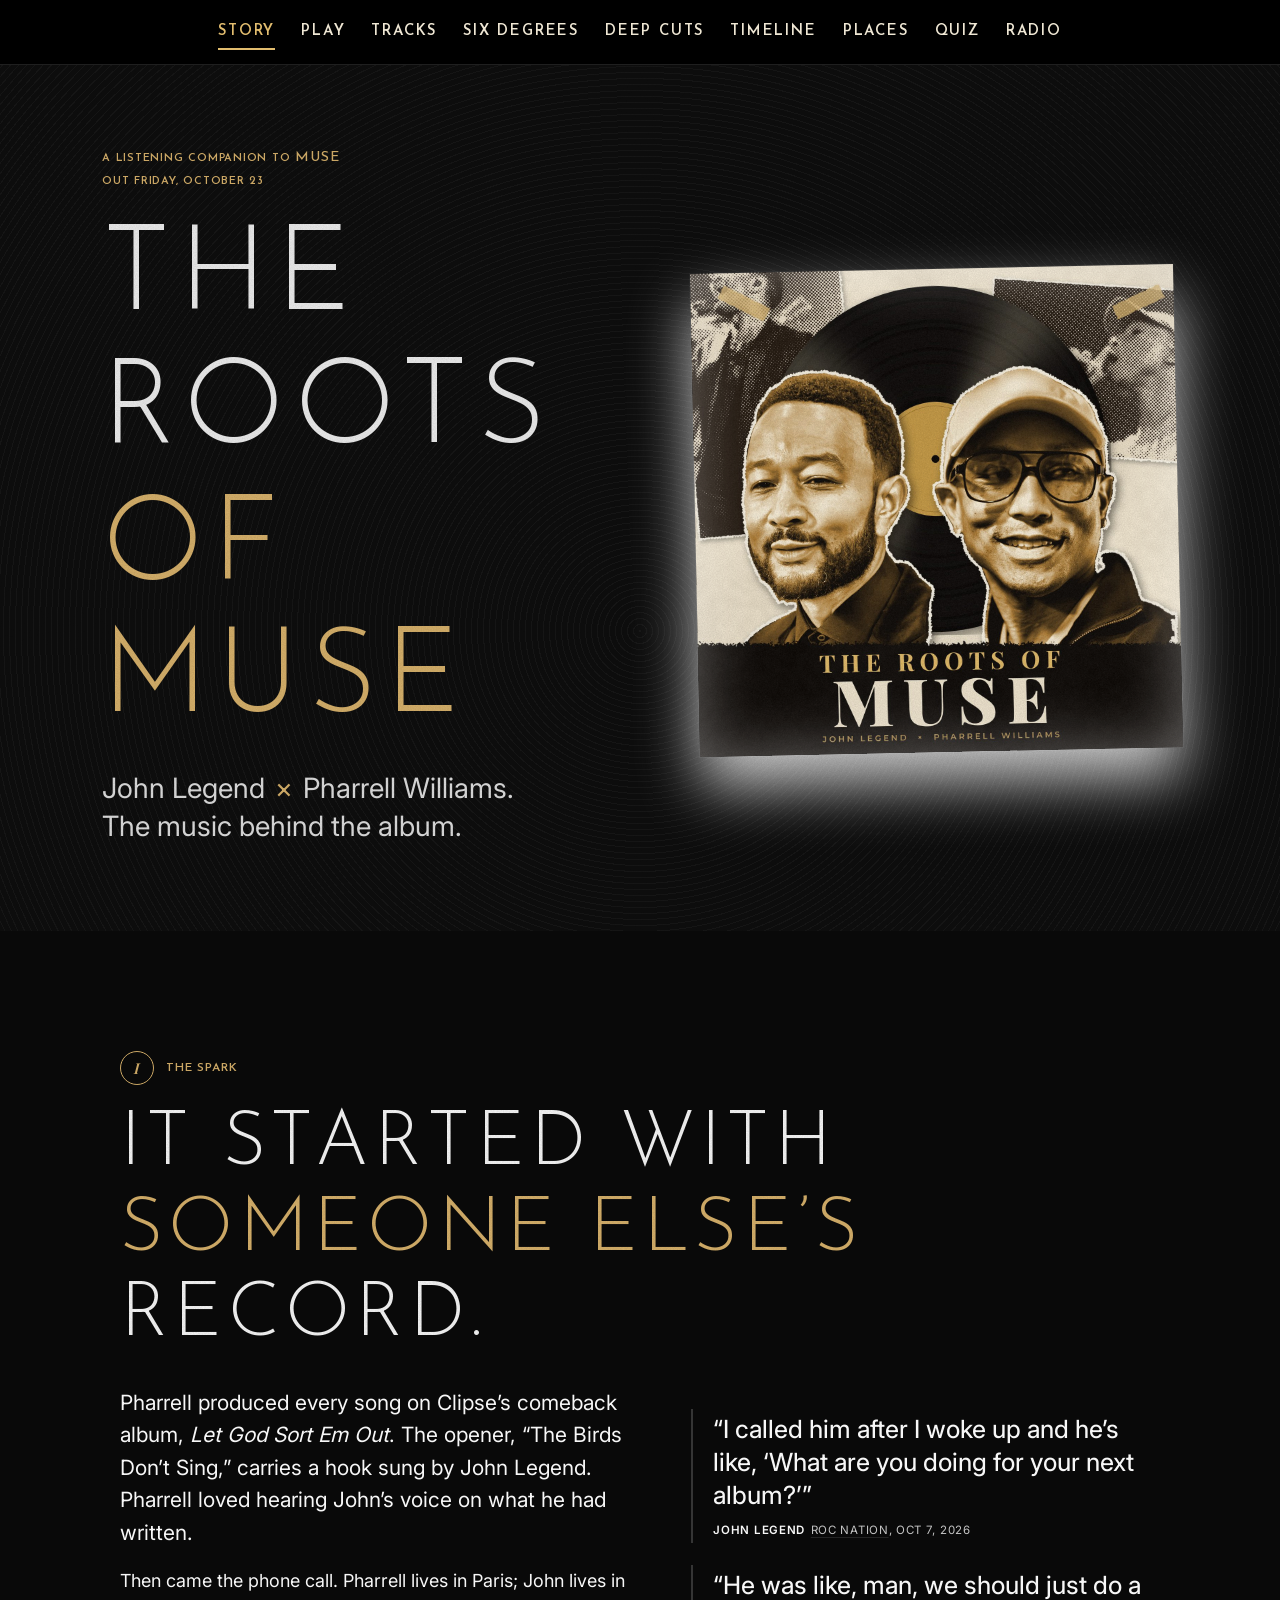
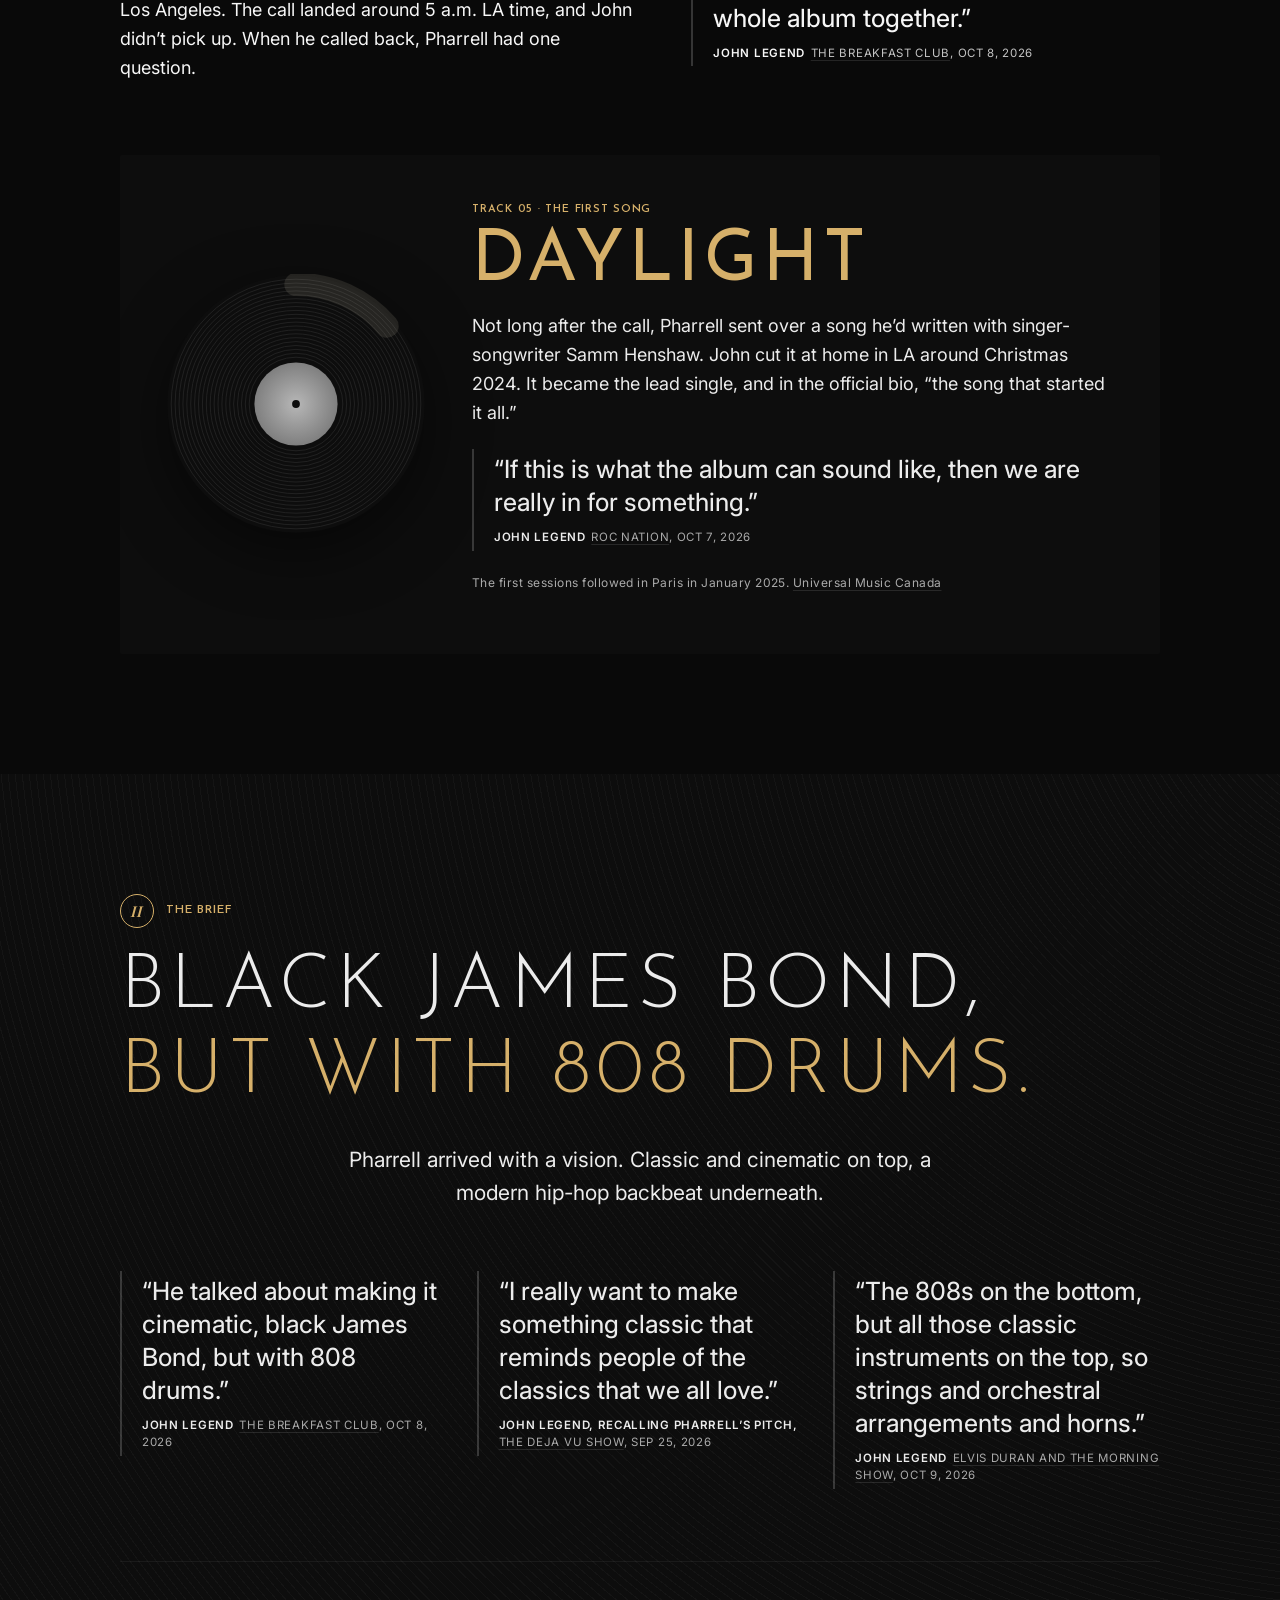
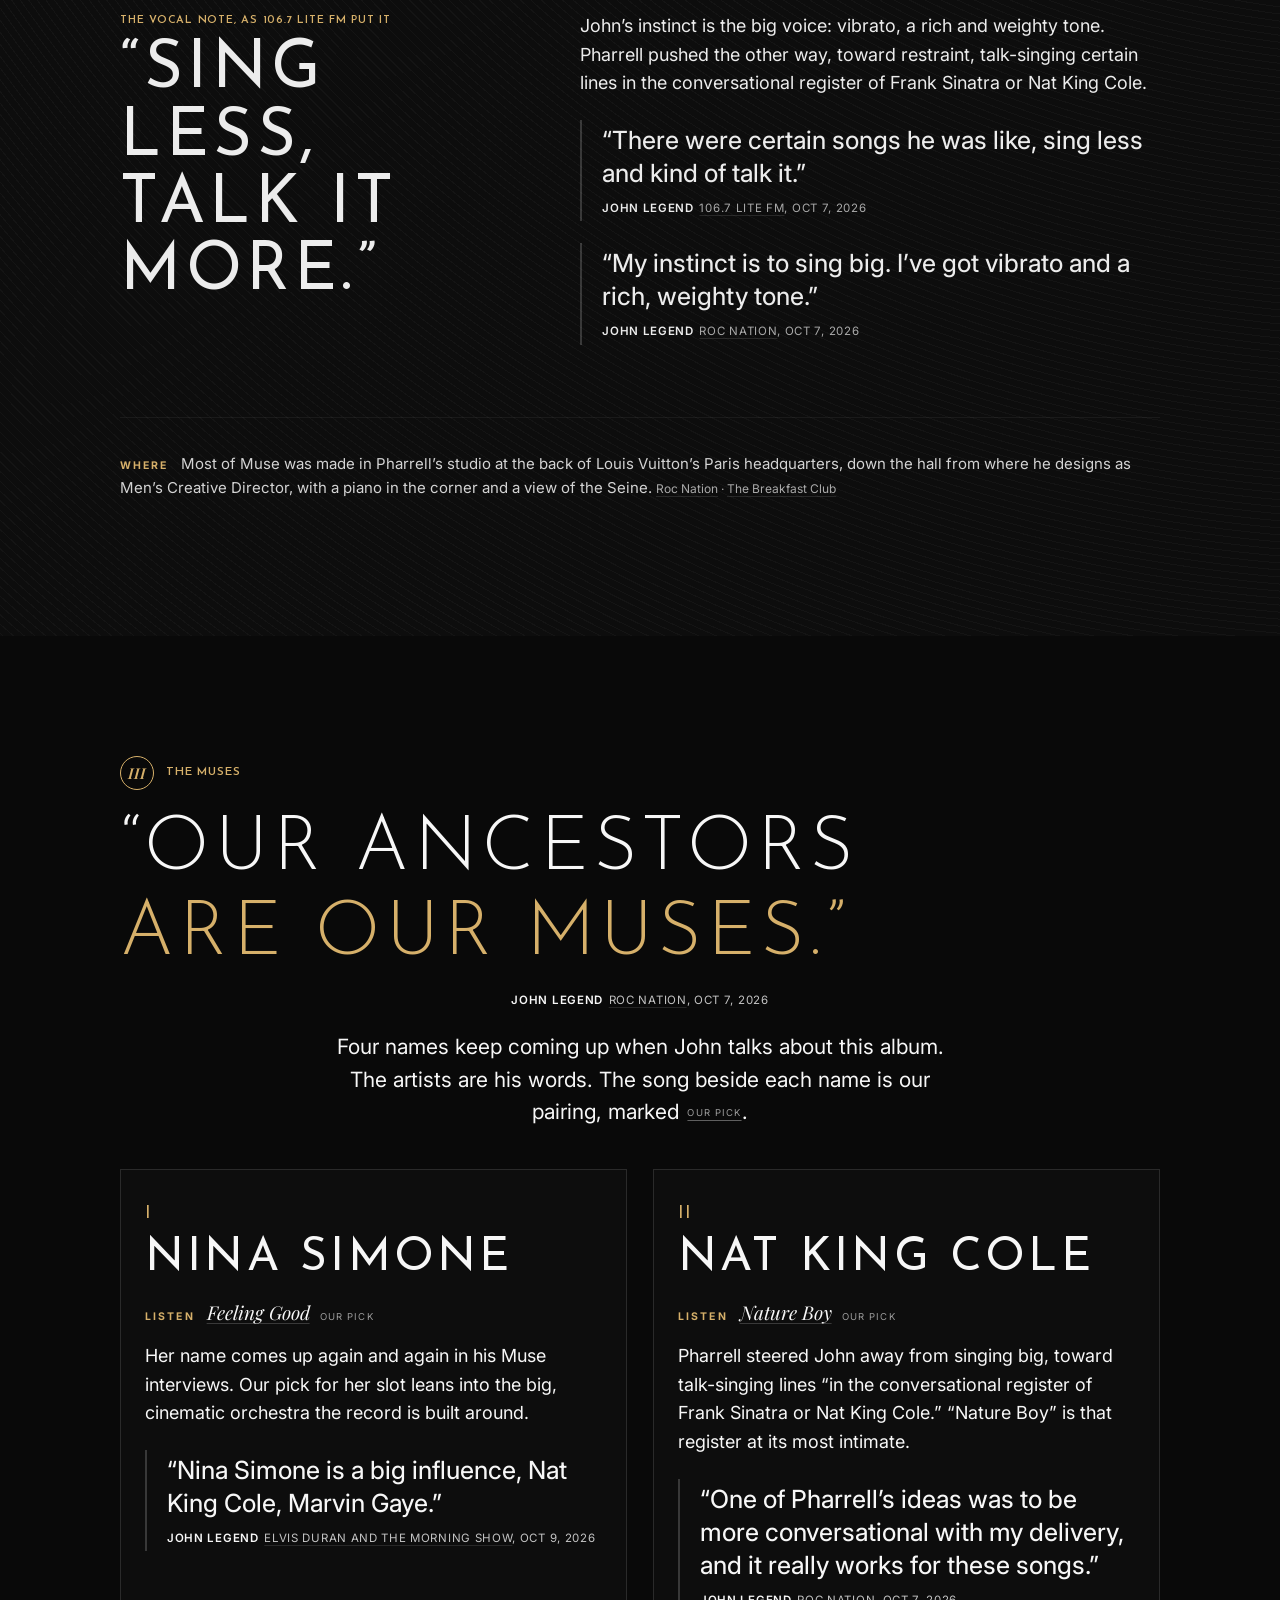
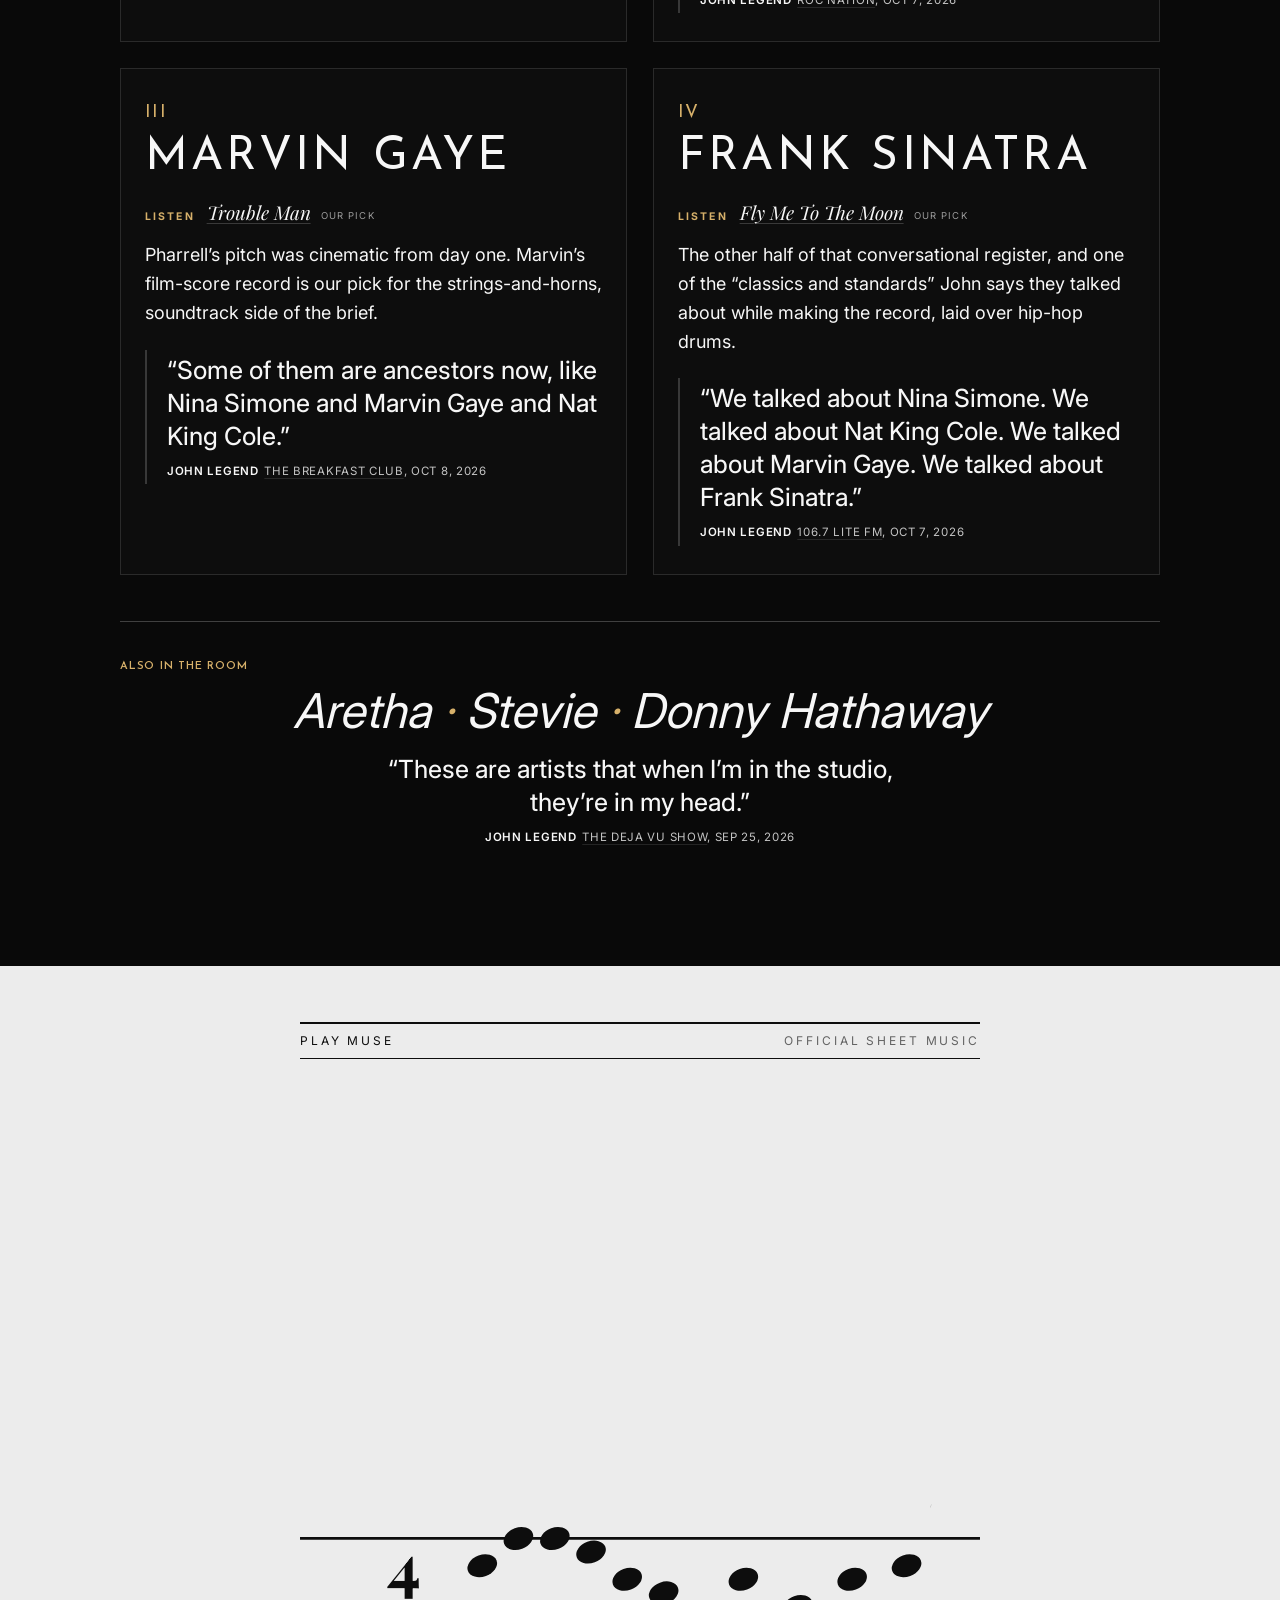
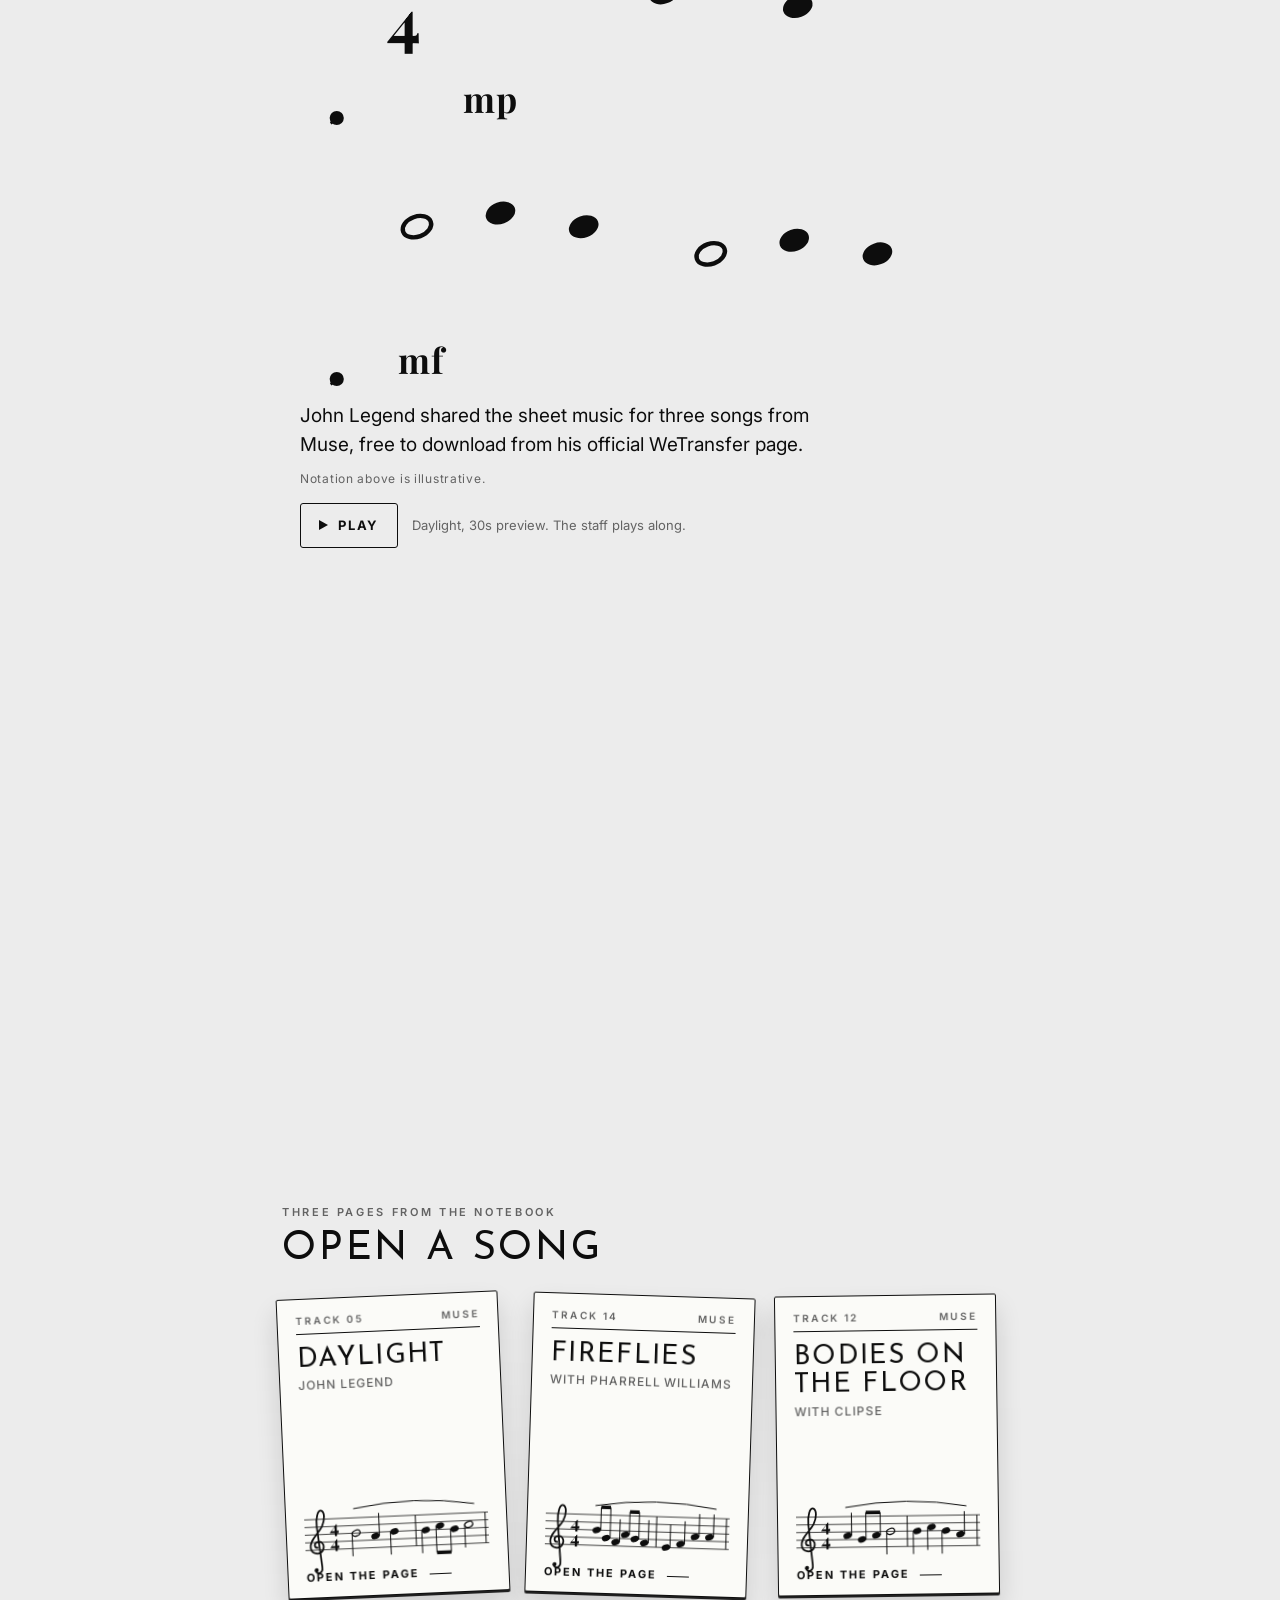
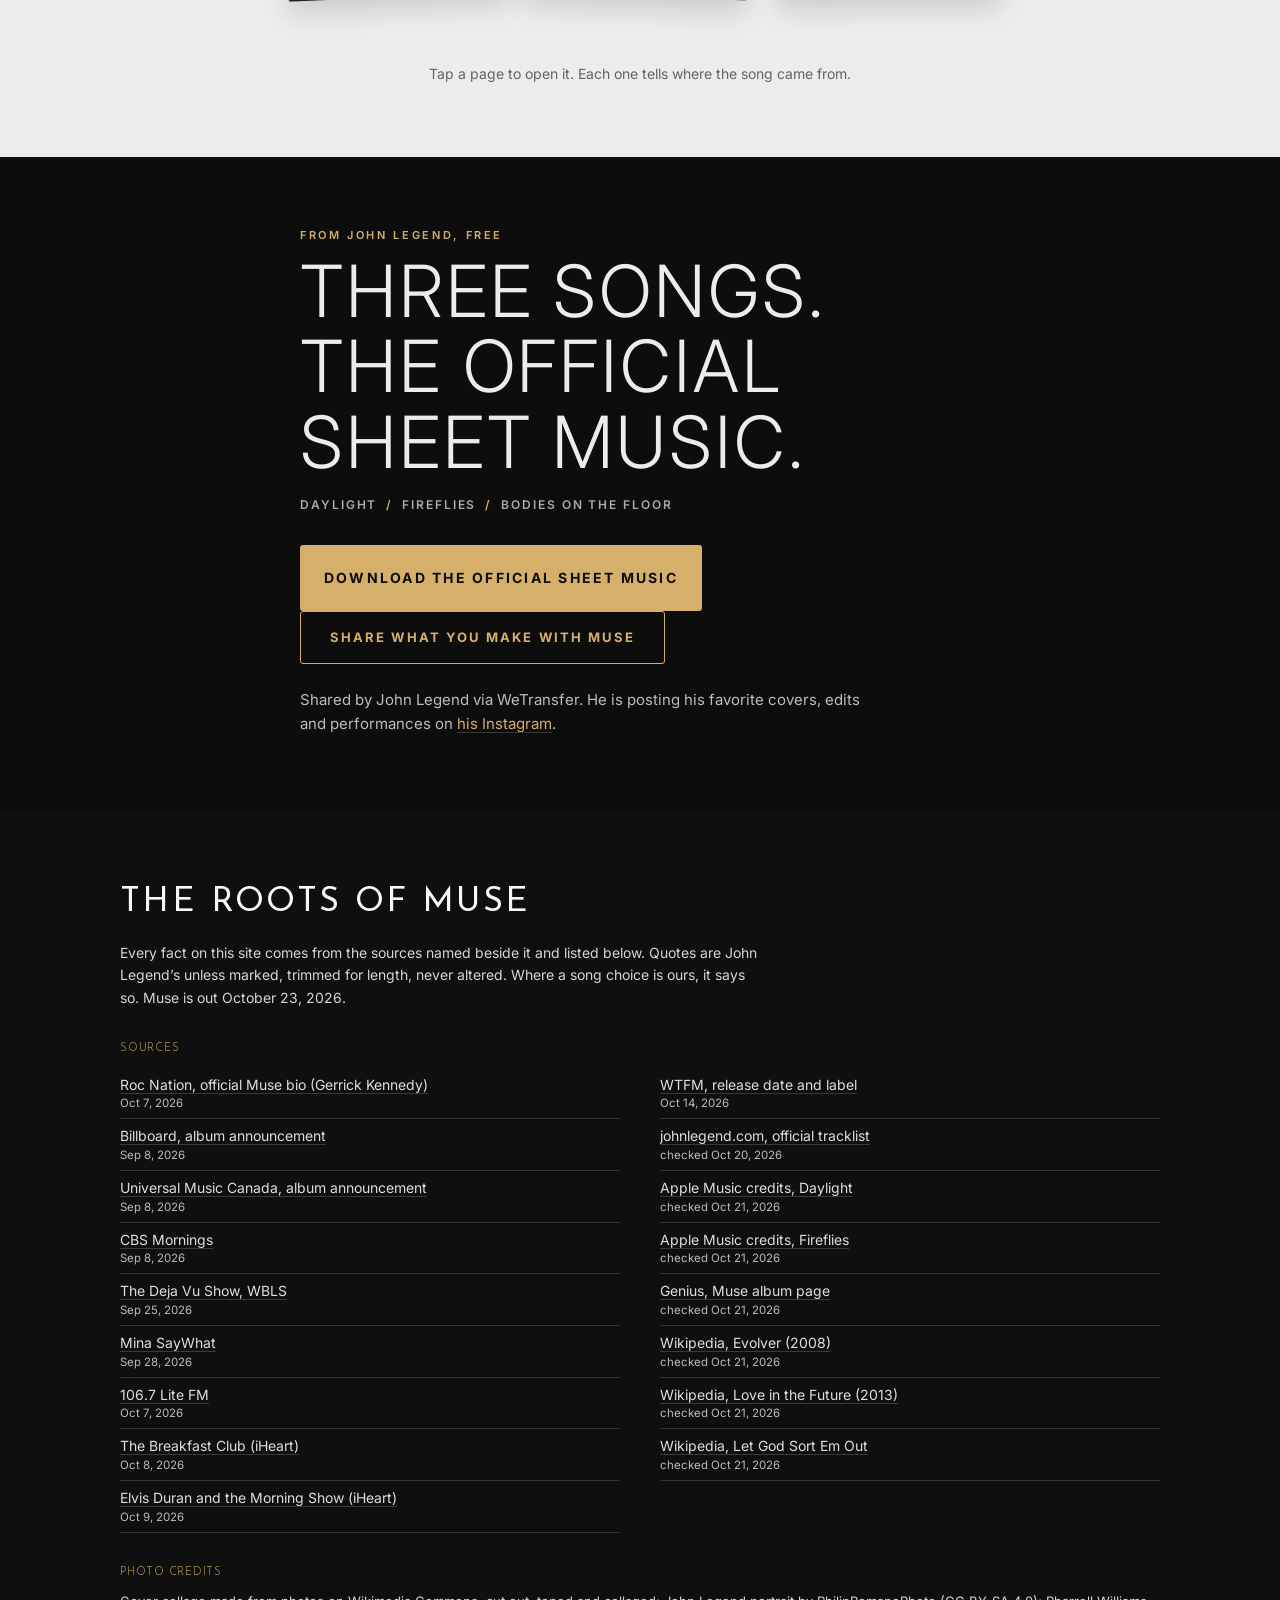
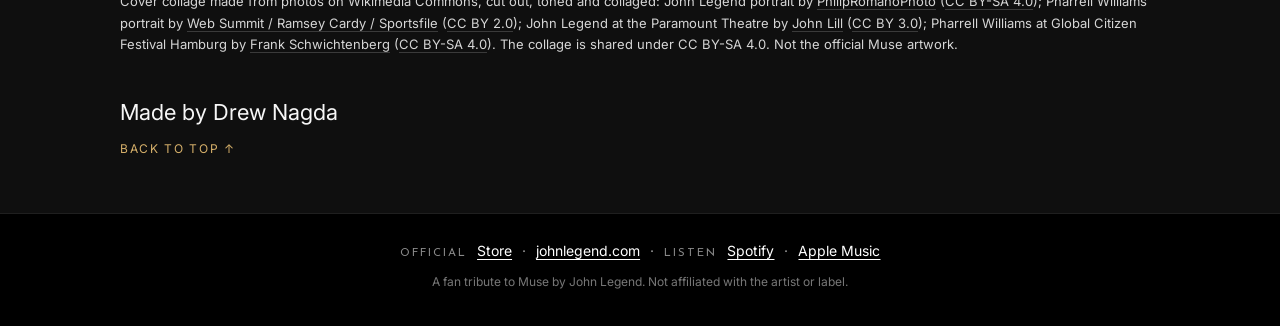
==== commit 354b4c8c: "Nav: add Play tab linking to /#play on every page; land below the sticky nav" ====
--- a/index.html
+++ b/index.html
@@ -26,11 +26,11 @@
 <link rel="stylesheet" href="styles.css">
 <script src="script.js"></script>
 <script src="play.js" defer></script>
-<link rel="stylesheet" href="/assets/rm.css">
+<link rel="stylesheet" href="/assets/rm.css?v=20261110">
 </head>
 <body class="rm-type">
 <a class="skip" href="#main">Skip to content</a>
-<nav class="rm-nav" aria-label="The Roots of Muse"><div class="rm-nav-in"><a href="/" aria-current="page">Story</a><a href="/tracks/">Tracks</a><a href="/map/">Six Degrees</a><a href="/deep-cuts/">Deep Cuts</a><a href="/timeline/">Timeline</a><a href="/places/">Places</a><a href="/quiz/">Quiz</a><a href="/radio/">Radio</a></div></nav>
+<nav class="rm-nav" aria-label="The Roots of Muse"><div class="rm-nav-in"><a href="/" aria-current="page">Story</a><a href="/#play">Play</a><a href="/tracks/">Tracks</a><a href="/map/">Six Degrees</a><a href="/deep-cuts/">Deep Cuts</a><a href="/timeline/">Timeline</a><a href="/places/">Places</a><a href="/quiz/">Quiz</a><a href="/radio/">Radio</a></div></nav>
 
 <div class="grain" aria-hidden="true"></div>
 
--- a/styles.css
+++ b/styles.css
@@ -323,3 +323,49 @@
   .pm-js .pm-lede,.pm-js .pm-hero-note{opacity:1;transform:none}
   .pm-dlg.playing .pm-hd{animation:none}
 }
+
+/* play along */
+.pm-dy{font:700 13px/1 var(--serif);fill:#0d0d0d;letter-spacing:.02em}
+.pm-hp{fill:none;stroke:#0d0d0d;stroke-width:1.2;stroke-linecap:round;stroke-linejoin:round}
+.pm-js .pm-hp{stroke-dasharray:1 1;stroke-dashoffset:1;transition:stroke-dashoffset .55s cubic-bezier(.6,0,.2,1)}
+.pm-js .pm-dy{opacity:0;transition:opacity .4s ease}
+.pm-js .pm-dy.w{opacity:1}
+.pm-ph{fill:#0d0d0d;opacity:0}
+.pm-nt,.pm-stm,.pm-bm,.pm-ln{transform-box:fill-box;transform-origin:50% 50%}
+.pm-stm.pm-up{transform-origin:50% 100%}.pm-stm.pm-dn{transform-origin:50% 0}
+.pm-dlg.playing .pm-hd{animation:none}
+.pm-pa .pm-svg{opacity:.4;transition:opacity .35s ease}
+.pm-pa .pm-svg.pm-act{opacity:1}
+.pm-pa .pm-act .pm-ph{opacity:1;will-change:transform}
+.pm-pa .pm-hd.pm-hit{fill:#d6b06a}
+.pm-pa .pm-hh.pm-hit{stroke:#d6b06a}
+.pm-pa .pm-stm.pm-hit,.pm-pa .pm-bm.pm-hit{stroke:#d6b06a}
+.pm-pa .pm-act .pm-stm.pm-k.w{transform:scaleY(calc(1 + var(--f,0)*.08))}
+.pm-pa .pm-act .pm-bm.pm-up.pm-k.w{transform:translateY(calc(var(--f,0)*-2.2px))}
+.pm-pa .pm-act .pm-bm.pm-dn.pm-k.w{transform:translateY(calc(var(--f,0)*2.2px))}
+.pm-pa .pm-act .pm-ln.pm-k.w{transform:translateY(calc(var(--v,0)*var(--o,1)*1px))}
+.pm-pa .pm-ln{transition:stroke .25s ease}
+.pm-pa .pm-loud .pm-ln{stroke:#d6b06a}
+.pm-pa .pm-dy.pm-k:not(.pm-r){opacity:0}
+.pm-pa .pm-dy.pm-r{opacity:1;transition:opacity .3s ease}
+.pm-pa .pm-sl.pm-k:not(.pm-r),.pm-pa .pm-hp.pm-k:not(.pm-r){stroke-dashoffset:1;transition-duration:0s}
+.pm-pa .pm-sl.pm-r,.pm-pa .pm-hp.pm-r{stroke-dashoffset:0;transition-timing-function:linear}
+@keyframes pmPop{0%{transform:scale(1)}30%{transform:translateY(-2.5px) scale(1.45)}100%{transform:none}}
+.pm-pa .pm-nt.pm-pop{animation:pmPop .42s cubic-bezier(.3,1.5,.5,1)}
+.pm-pa-bar{display:flex;align-items:center;flex-wrap:wrap;gap:10px 14px;margin:18px 0 10px}
+.pm-pa-bar .pm-play{padding:12px 16px}
+.pm-pa-t{font:600 12px/1 var(--sans);letter-spacing:.12em;color:#636363;font-variant-numeric:tabular-nums}
+.pm-pa-prog{flex:1 0 100%;height:14px;position:relative;cursor:pointer}
+.pm-pa-prog::before,.pm-pa-prog span{content:"";position:absolute;left:0;right:0;top:6px;height:2px;background:#0d0d0d;opacity:.15}
+.pm-pa-prog span{opacity:1;background:#d6b06a;transform:scaleX(0);transform-origin:left}
+.pm-hp-row{display:flex;align-items:center;gap:14px;margin:14px 0 0;flex-wrap:wrap}
+.pm-hp-cap{font-size:13px;line-height:1.4;color:#636363;flex:1 1 160px}
+.pm-js .pm-hp-row{opacity:0;transform:translateY(12px);transition:opacity .6s ease,transform .6s ease}
+.pm-js.pm-l-on .pm-hp-row{opacity:1;transform:none}
+.pm-rm .pm-ph{display:none}
+@media (prefers-reduced-motion:reduce){
+  .pm-pa .pm-nt.pm-pop{animation:none}
+  .pm-pa .pm-act .pm-stm.pm-k.w,.pm-pa .pm-act .pm-bm.pm-k.w,.pm-pa .pm-act .pm-ln.pm-k.w{transform:none}
+  .pm-js .pm-hp-row{opacity:1;transform:none;transition:none}
+  .pm-pa .pm-svg{opacity:1}
+}
--- a/assets/rm.css
+++ b/assets/rm.css
@@ -49,3 +49,8 @@
 .rm-nav a[aria-current=page]{color:#e2bd6f!important;box-shadow:inset 0 -2px 0 #e2bd6f!important}
 @media(max-width:700px){.rm-nav-in{display:grid!important;grid-template-columns:repeat(4,auto);justify-content:space-between!important;gap:12px 10px!important;padding:12px 14px!important}.rm-nav a{font-size:13.5px!important;letter-spacing:.08em!important;text-align:center;padding:6px 0!important}}
 @media(max-width:360px){.rm-nav a{font-size:12px!important;letter-spacing:.04em!important}}
+
+/* Nov 10: Play tab (home #play) in the nav; 9 links sit as an even 3x3 grid on phones; land below the sticky nav */
+@media(max-width:700px){.rm-nav-in{grid-template-columns:repeat(3,auto)!important}}
+#play{scroll-margin-top:var(--rm-nav-h,72px)}
+@media(max-width:700px){#play{scroll-margin-top:var(--rm-nav-h,152px)}}
